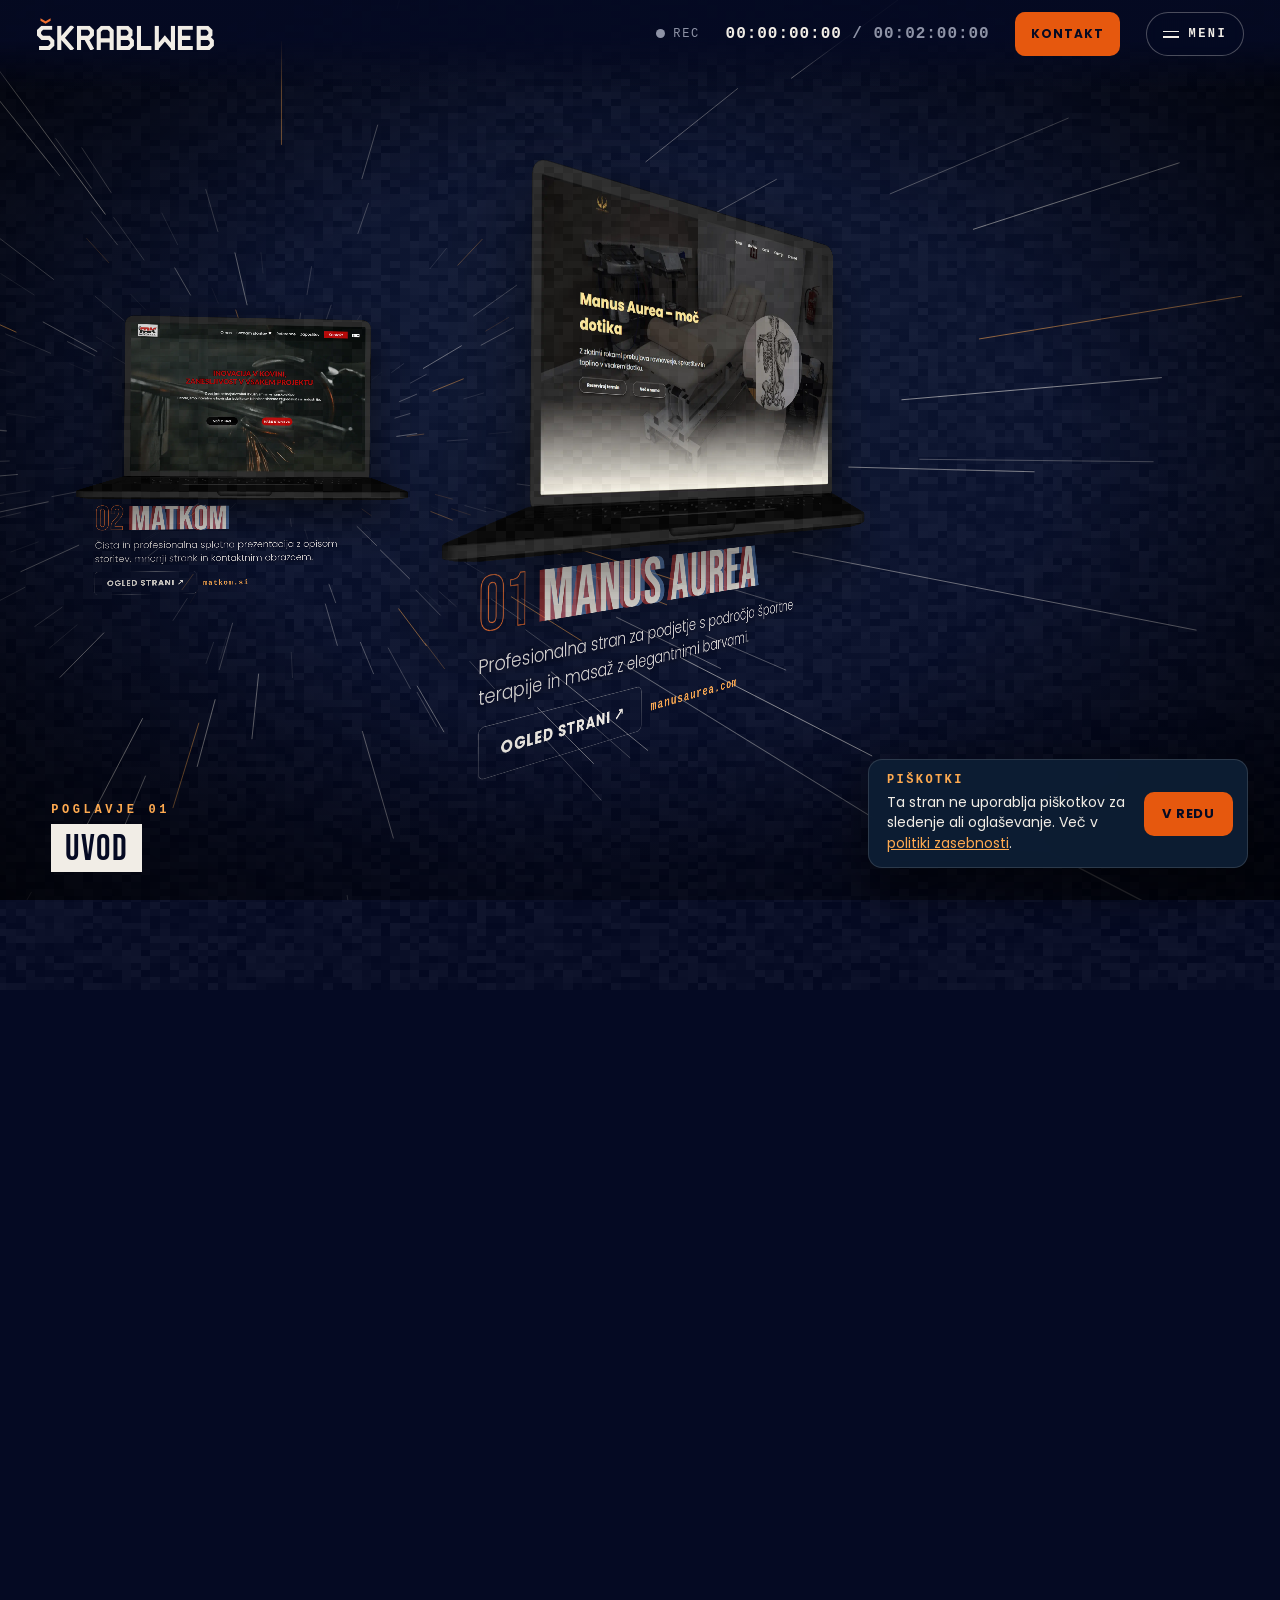
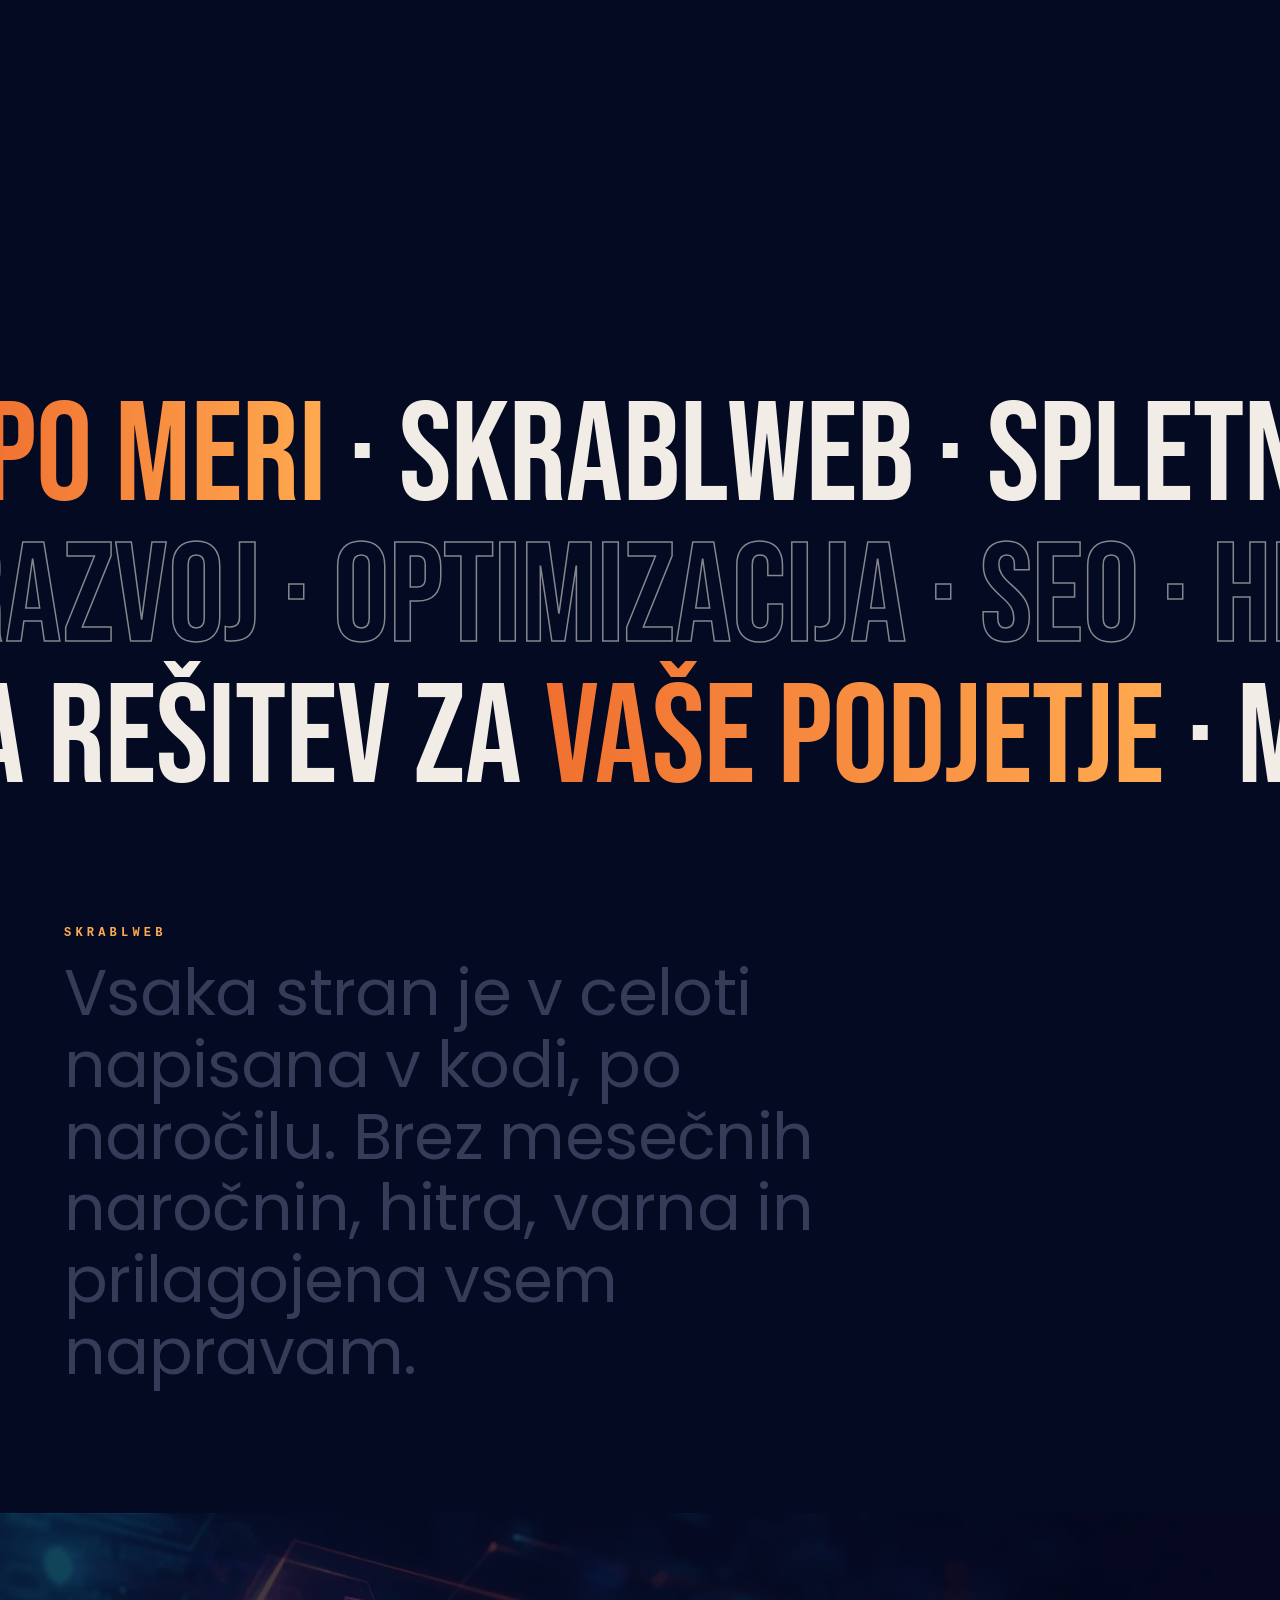
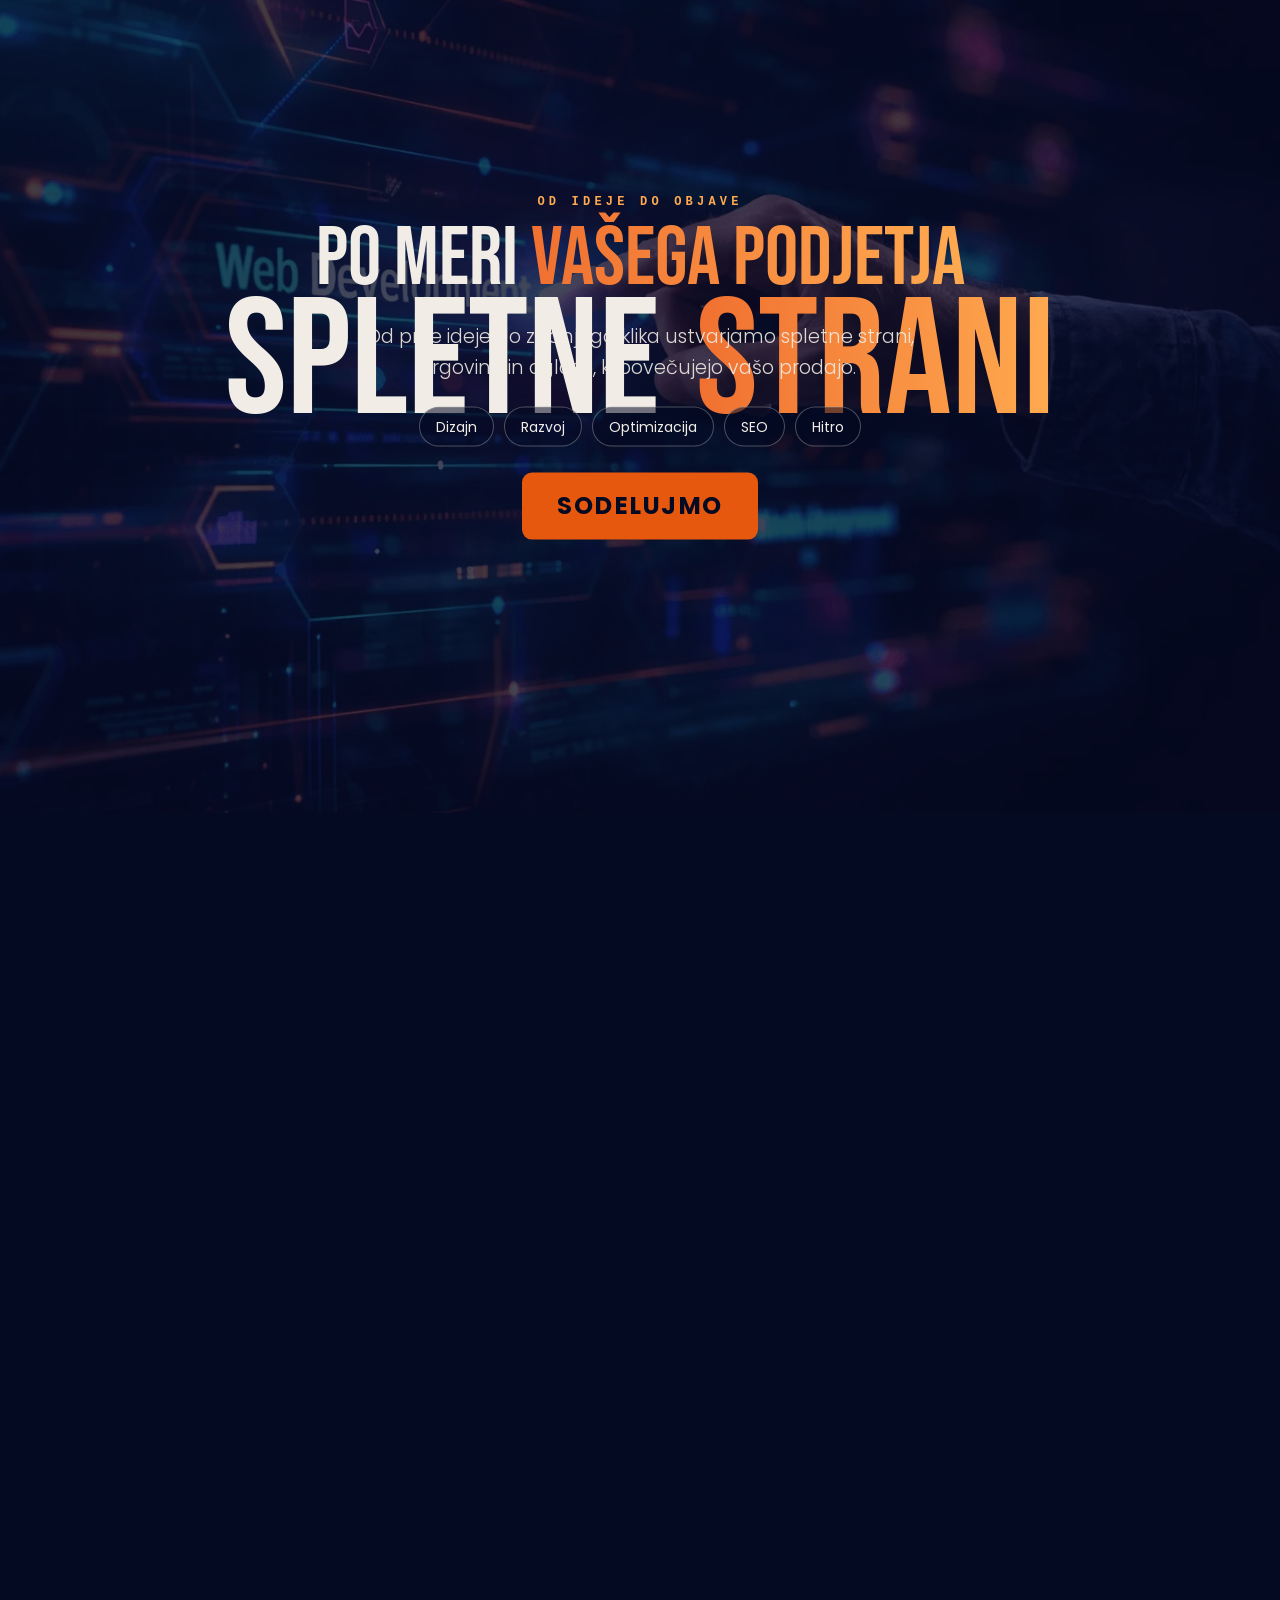
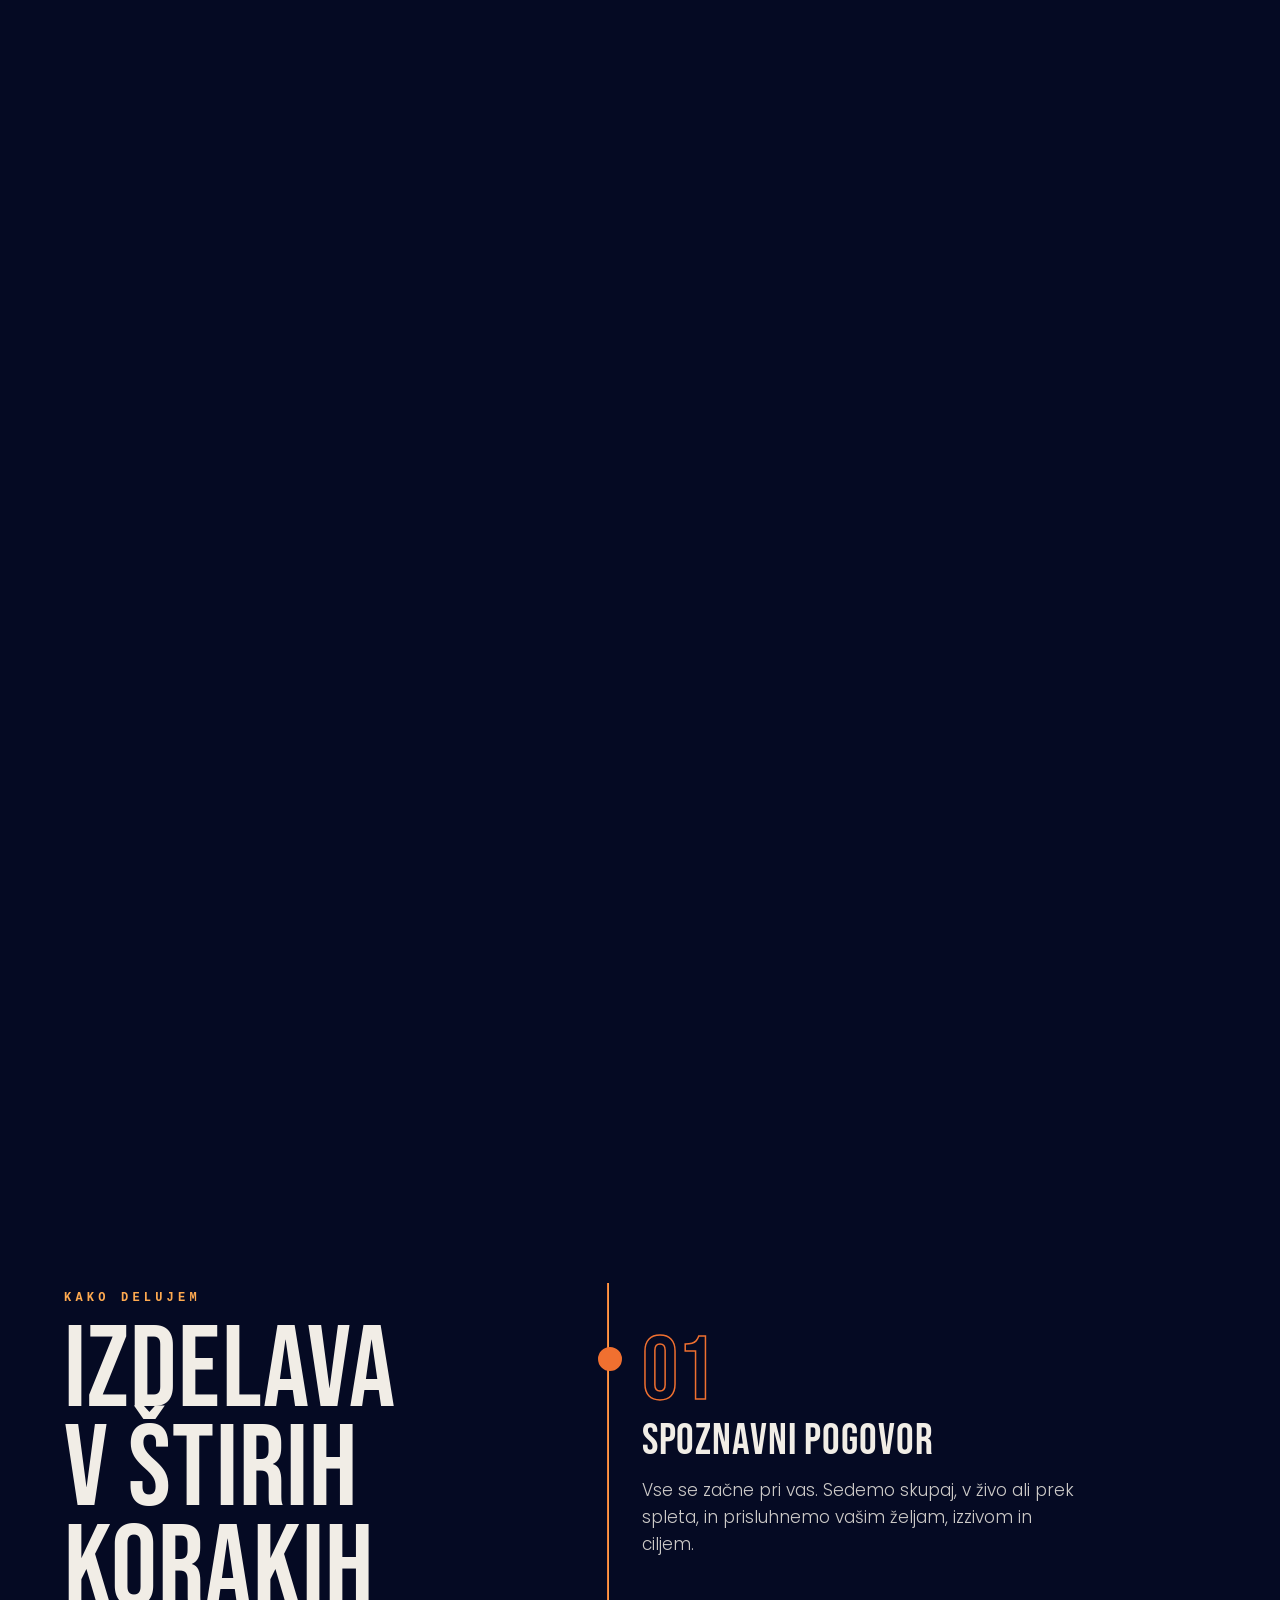
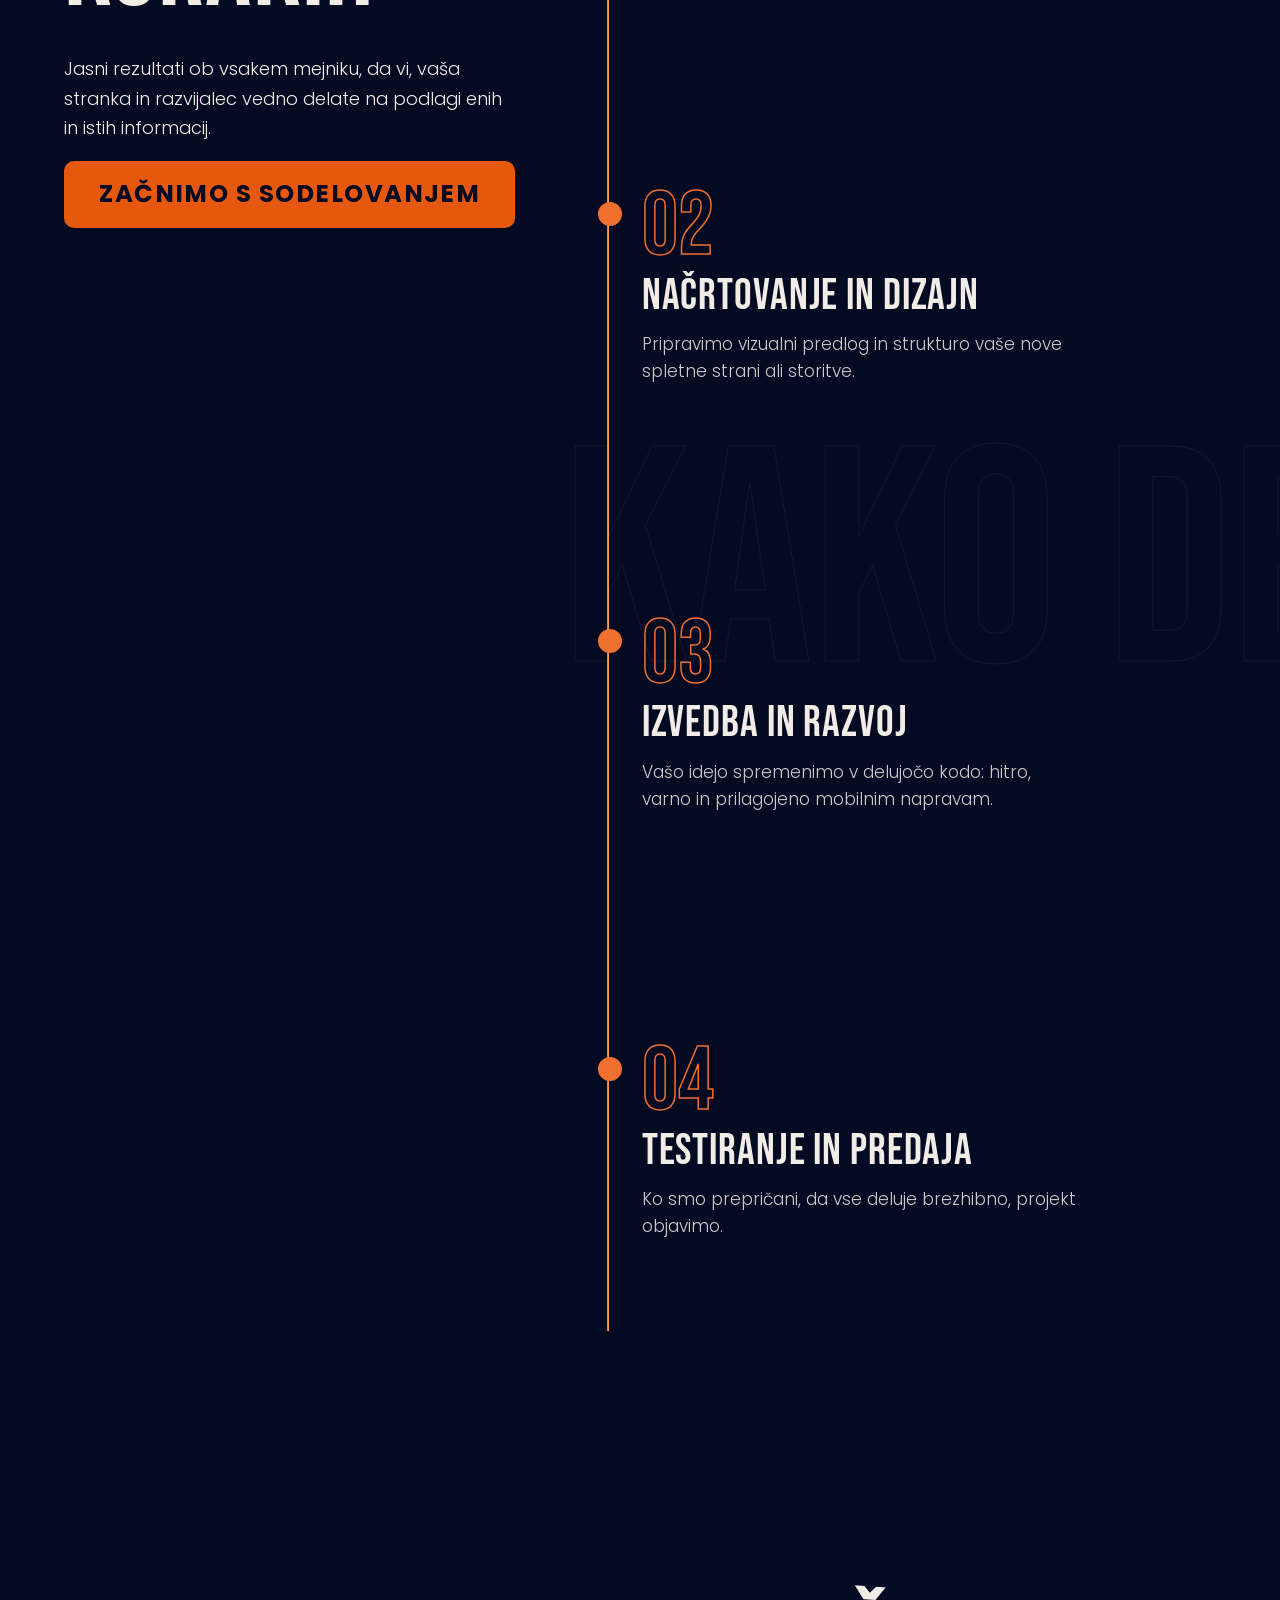
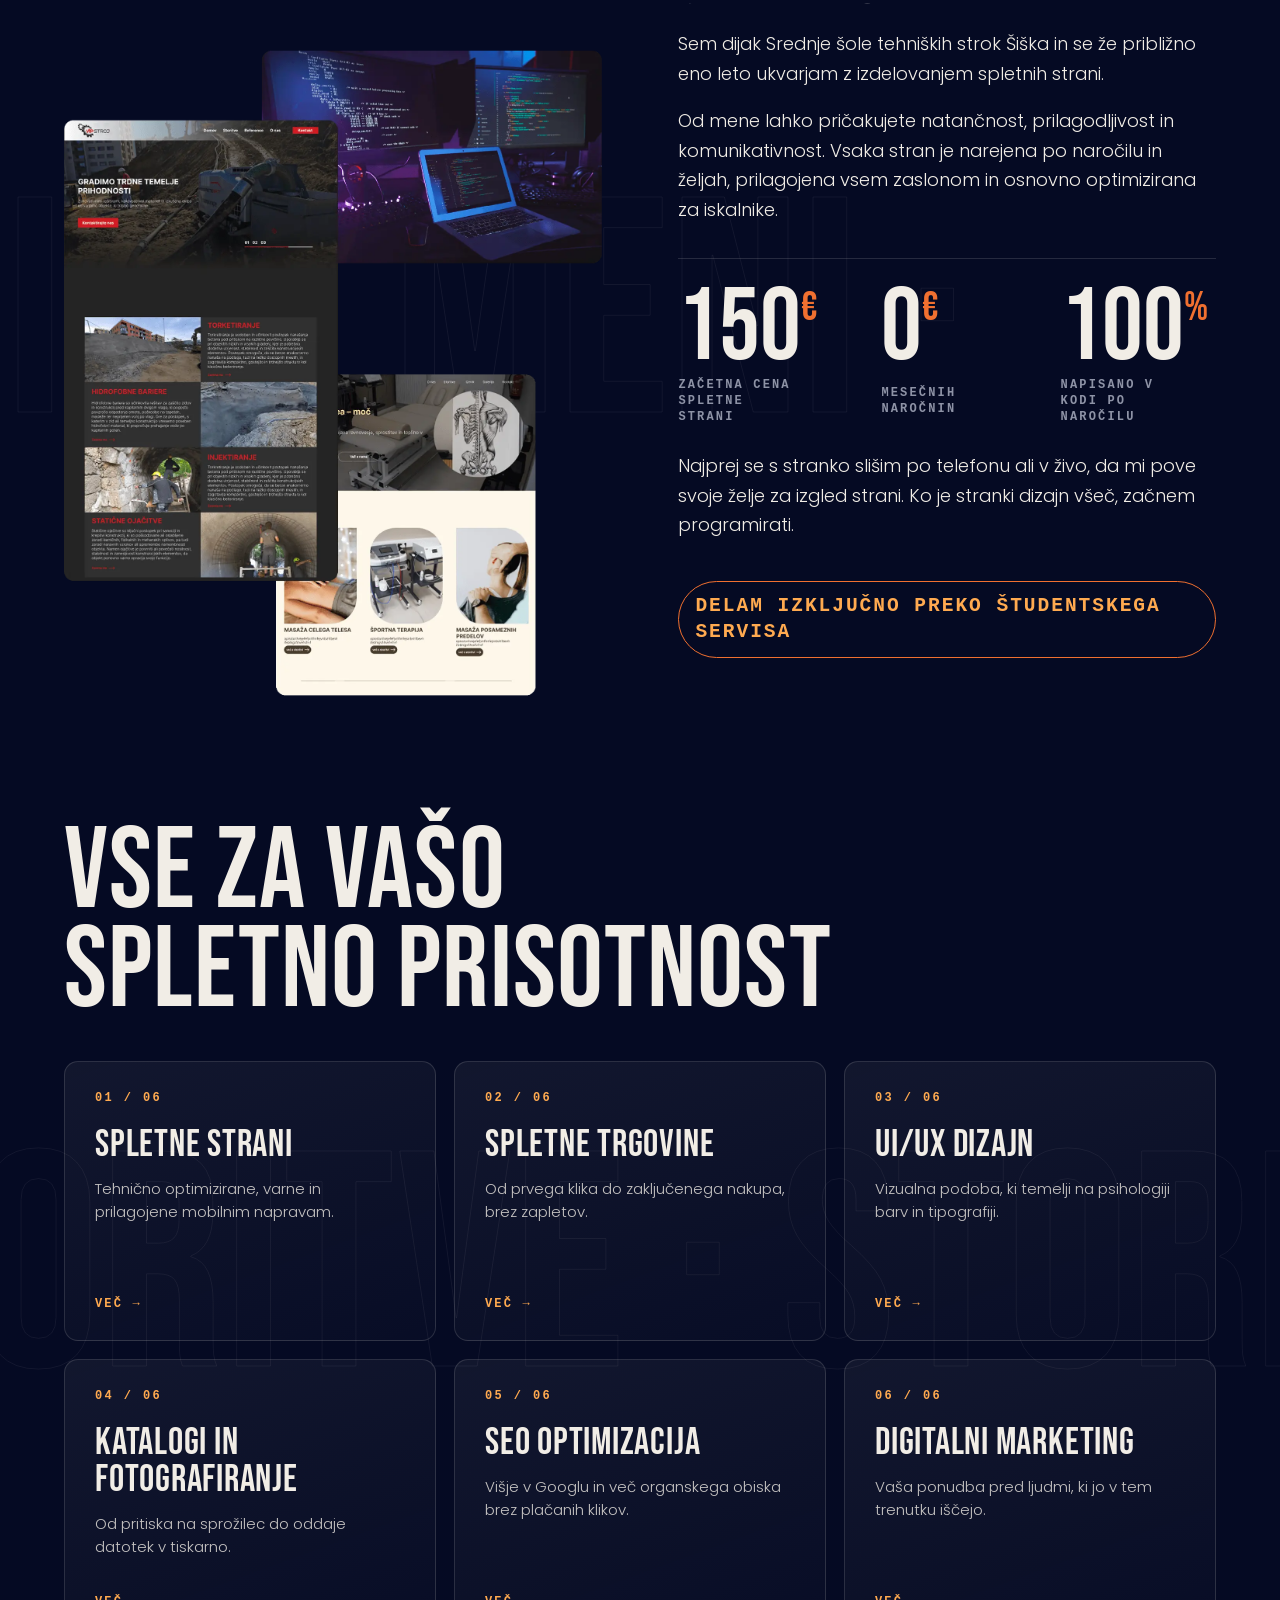
==== index.html @ 5a8e53a9 "Contact form: send through own Google Apps Script instead of Web3Forms Web3Forms accepted submission" ====
<!DOCTYPE html>
<html lang="sl">
<head>
<meta charset="UTF-8">
<meta name="viewport" content="width=device-width, initial-scale=1, viewport-fit=cover">
<title>SKRABLWEB | Izdelava spletnih strani po meri</title>
<meta name="description" content="Izdelava spletnih strani, spletnih trgovin, UI/UX dizajn, SEO optimizacija, katalogi in digitalni marketing po meri.">
<link rel="icon" type="image/svg+xml" href="img/skrablweb-ikona.svg">
<link rel="icon" type="image/png" sizes="32x32" href="img/favicon-32.png">
<link rel="apple-touch-icon" href="img/apple-touch-icon.png">
<link rel="stylesheet" href="reel.css?v=202609302147">
</head>
<body data-dur="120">
<div id="stage">
  <canvas id="bg" aria-hidden="true"></canvas>
  <div id="world">
<div class="obj hero" data-shot data-x="0" data-y="0" data-z="-500" data-d="500" data-md="420" data-chapter="Uvod"><div class="eyebrow">SKRABLWEB predstavlja</div><h1 class="ab">Spletne strani<span class="gt">po meri</span></h1><div class="hint">Scrollaj za predvajanje ↓</div></div>
<div class="obj tag ab" data-shot data-x="0" data-y="0" data-z="-2300" data-d="650" data-md="500">Dizajn <span class="dot">·</span> Razvoj <span class="dot">·</span> Optimizacija <span class="dot">·</span> SEO <span class="dot">·</span> Hitro<br><span class="gt">Moderna spletna rešitev za vaše podjetje</span></div>
<i class="fx" data-type="ico" data-z="-3100" data-r="460" data-mr="360"></i>
<div class="obj sect" data-shot data-x="0" data-y="-170" data-z="-4300" data-d="700" data-md="600" data-chapter="Reference" data-anchor="reference" data-my="-60" data-fy="0"><h2 class="ab">Reference</h2><p>Vsaka stran, ki je predstavljena, je v celoti narejena v kodi po naročilu. Brez potrebnega mesečnega plačila!</p></div>
<figure class="obj lap" data-shot data-x="420" data-y="0" data-z="-5900" data-ry="18" data-d="640" data-md="260" data-f="0.3" data-mx="30" data-mry="6" data-far="3200" data-mfar="1300"><img src="img/ref_manus.webp" alt="Manus Aurea — spletna stran" width="2100" height="1213" loading="lazy" decoding="async"><figcaption><span class=no>01</span><h3 class="ab">Manus Aurea</h3><p>Profesionalna stran za podjetje s področja športne terapije in masaž z elegantnimi barvami.</p><a class="btn ghost" href="https://manusaurea.com" target="_blank" rel="noopener">Ogled strani ↗</a><span class="dom">manusaurea.com</span></figcaption></figure>
<figure class="obj lap" data-shot data-x="-420" data-y="0" data-z="-7300" data-ry="-18" data-d="640" data-md="260" data-f="0.3" data-mx="-30" data-mry="-6" data-far="3200" data-mfar="1300"><img src="img/ref_matkom.webp" alt="Matkom — spletna stran" width="2100" height="1213" loading="lazy" decoding="async"><figcaption><span class=no>02</span><h3 class="ab">Matkom</h3><p>Čista in profesionalna spletna prezentacija z opisom storitev, mnenji strank in kontaktnim obrazcem.</p><a class="btn ghost" href="https://matkom.si" target="_blank" rel="noopener">Ogled strani ↗</a><span class="dom">matkom.si</span></figcaption></figure>
<figure class="obj lap" data-shot data-x="420" data-y="0" data-z="-8700" data-ry="18" data-d="640" data-md="260" data-f="0.3" data-mx="30" data-mry="6" data-far="3200" data-mfar="1300"><img src="img/ref_btinox.webp" alt="BTINOX — spletna stran" width="2100" height="1213" loading="lazy" decoding="async"><figcaption><span class=no>03</span><h3 class="ab">BTINOX</h3><p>Moderna predstavitvena stran za podjetje iz kovinske industrije s poudarkom na galeriji in storitvah.</p><a class="btn ghost" href="https://btinox.si" target="_blank" rel="noopener">Ogled strani ↗</a><span class="dom">btinox.si</span></figcaption></figure>
<figure class="obj lap" data-shot data-x="-420" data-y="0" data-z="-10100" data-ry="-18" data-d="640" data-md="260" data-f="0.3" data-mx="-30" data-mry="-6" data-far="3200" data-mfar="1300"><img src="img/ref_novak.webp" alt="Slikopleskarstvo Novak — spletna stran" width="2100" height="1213" loading="lazy" decoding="async"><figcaption><span class=no>04</span><h3 class="ab">Slikopleskarstvo Novak</h3><p>Spletna stran za pleskarsko podjetje s poudarkom na portfelju del in hitrim povpraševanjem.</p><a class="btn ghost" href="https://pleskarstvojozenovak.si" target="_blank" rel="noopener">Ogled strani ↗</a><span class="dom">pleskarstvojozenovak.si</span></figcaption></figure>
<figure class="obj lap" data-shot data-x="420" data-y="0" data-z="-11500" data-ry="18" data-d="640" data-md="260" data-f="0.3" data-mx="30" data-mry="6" data-far="3200" data-mfar="1300"><img src="img/ref_vipstroj.webp" alt="VIP STROJ — spletna stran" width="2100" height="1213" loading="lazy" decoding="async"><figcaption><span class=no>05</span><h3 class="ab">VIP STROJ</h3><p>Sodoben prikaz storitev podjetja z močnim, tehnično usmerjenim videzom in jasnim pozivom k dejanju.</p><a class="btn ghost" href="https://vipstroj.si" target="_blank" rel="noopener">Ogled strani ↗</a><span class="dom">vipstroj.si</span></figcaption></figure>
<div class="obj " data-shot data-x="0" data-y="0" data-z="-31200" data-d="2600" data-md="2200" data-f="0"></div>
<div class="obj endcard" data-shot data-x="0" data-y="-40" data-z="-31200" data-d="950" data-md="560" data-chapter="Kontakt"><h2 class="ab">Začnimo s <span class="gt">sodelovanjem</span></h2><p>Od prve ideje do zadnjega klika ustvarjamo spletne strani, trgovine in oglase, ki povečujejo vašo prodajo.</p><a class="btn" href="#kontakt-obr-vse">Sodelujmo</a><div class="hint">↓ Odjavna špica</div></div>
<i class="fx" data-type="floor" data-z="-31200" data-y="480"></i>
  </div>
</div>
<canvas id="grain" width="160" height="160" aria-hidden="true"></canvas>
<div class="vignette" aria-hidden="true"></div>

<header class="hud">
  <a class="logo" href="index.html" aria-label="SKRABLWEB domov"><img src="img/skrablweb-logo-temno-ozadje.svg" alt="SKRABLWEB" width="1486" height="280"></a>
  <div class="r">
    <span class="rec" aria-hidden="true">Rec</span>
    <span id="tc" aria-hidden="true">00:00:00:00 <span></span></span>
    <a class="kbtn" href="index.html#kontakt-obr-vse">Kontakt</a>
    <button class="mbtn" id="menuOpen" type="button" aria-expanded="false" aria-controls="menu"><i></i>Meni</button>
  </div>
</header>
<div class="lower" id="lower" aria-live="polite"><small id="lowerN">Poglavje 01</small><b id="lowerT">Uvod</b></div>
<div class="menu" id="menu" role="dialog" aria-modal="true" aria-label="Izbira scene" aria-hidden="true">
  <button class="mbtn close" id="menuClose" type="button">Zapri ✕</button>
  <div class="kicker">Izbira scene</div>
  <nav><a href="index.html" aria-current=page><span>00</span><b>Domov</b></a><a href="index.html#o_nas"><span>01</span><b>O meni</b></a><a href="stran.html"><span>02</span><b>Izdelava spletnih strani</b></a><a href="trgovina.html"><span>03</span><b>Izdelava spletne trgovine</b></a><a href="dizajn.html"><span>04</span><b>UI/UX dizajn</b></a><a href="katalogi.html"><span>05</span><b>Katalogi in fotografiranje</b></a><a href="seo.html"><span>06</span><b>SEO optimizacija</b></a><a href="marketing.html"><span>07</span><b>Digitalni marketing</b></a><a href="reference.html"><span>08</span><b>Reference</b></a><a href="index.html#kontakt-obr-vse"><span>09</span><b>Kontakt</b></a></nav>
  <div class="contact"><a href="mailto:skrablrok1@gmail.com">skrablrok1@gmail.com</a> · <a href="tel:+38630239005">+386 30 239 005</a></div>
</div>

<main id="main" aria-label="SKRABLWEB | Izdelava spletnih strani po meri">
<div class="reel" data-a="0" data-b="7" aria-hidden="true"></div>
<section class="flow marquee" aria-hidden="true"><div class="mrow " data-dir="-1">Spletne strani · <span class="g">po meri</span> · SKRABLWEB · Spletne strani · <span class="g">po meri</span> · SKRABLWEB · Spletne strani · <span class="g">po meri</span> · SKRABLWEB · Spletne strani · <span class="g">po meri</span> · SKRABLWEB · </div><div class="mrow o" data-dir="1">Dizajn · Razvoj · Optimizacija · SEO · Hitro · Dizajn · Razvoj · Optimizacija · SEO · Hitro · Dizajn · Razvoj · Optimizacija · SEO · Hitro · Dizajn · Razvoj · Optimizacija · SEO · Hitro · </div><div class="mrow " data-dir="-1">Moderna spletna rešitev za <span class="g">vaše podjetje</span> · Moderna spletna rešitev za <span class="g">vaše podjetje</span> · Moderna spletna rešitev za <span class="g">vaše podjetje</span> · Moderna spletna rešitev za <span class="g">vaše podjetje</span> · </div></section>
<section class="flow statement">
  <div class="fwrap"><span class="kick">SKRABLWEB</span><p class="fillwords">Vsaka stran je v celoti <em>napisana v kodi</em>, po naročilu. Brez mesečnih naročnin, hitra, varna in <em>prilagojena vsem napravam</em>.</p></div>
</section>
<section class="flow zoom">
  <div class="zpin">
    <div class="zframe"><img src="img/sodelovanje.webp" alt="" width="1536" height="1024" loading="lazy" decoding="async"></div>
    <div class="ztext" aria-hidden="true"><span class="zl">Spletne</span><span class="zr">strani</span></div>
    <div class="zreveal"><span class="kick">Od ideje do objave</span><h2>Po meri <span class="gt">vašega podjetja</span></h2><p>Od prve ideje do zadnjega klika ustvarjamo spletne strani, trgovine in oglase, ki povečujejo vašo prodajo.</p><ul class="zl2"><li>Dizajn</li><li>Razvoj</li><li>Optimizacija</li><li>SEO</li><li>Hitro</li></ul><a class="btn" href="#kontakt-obr-vse">Sodelujmo</a></div>
  </div>
</section>
<section class="flow" id="proces" data-chapter="Kako delujem">
  <div class="fwrap pgrid">
    <div class="side"><span class="kick rv">Kako delujem</span><h2 class="fh rv" style="--d:.1s">Izdelava v štirih korakih</h2>
      <p class="fp rv" style="--d:.2s">Jasni rezultati ob vsakem mejniku, da vi, vaša stranka in razvijalec vedno delate na podlagi enih in istih informacij.</p>
      <a class="btn rv" style="--d:.3s" href="#kontakt-obr-vse">Začnimo s sodelovanjem</a></div>
    <div class="ptrack"><div class="pstep"><div class="n">01</div><h3>Spoznavni pogovor</h3><p>Vse se začne pri vas. Sedemo skupaj, v živo ali prek spleta, in prisluhnemo vašim željam, izzivom in ciljem.</p></div><div class="pstep"><div class="n">02</div><h3>Načrtovanje in dizajn</h3><p>Pripravimo vizualni predlog in strukturo vaše nove spletne strani ali storitve.</p></div><div class="pstep"><div class="n">03</div><h3>Izvedba in razvoj</h3><p>Vašo idejo spremenimo v delujočo kodo: hitro, varno in prilagojeno mobilnim napravam.</p></div><div class="pstep"><div class="n">04</div><h3>Testiranje in predaja</h3><p>Ko smo prepričani, da vse deluje brezhibno, projekt objavimo.</p></div></div>
  </div>
</section>
<section class="flow" id="o_nas" data-chapter="O meni">
  <div class="fwrap split">
    <div class="fimg" data-par=".12"><img class="rv" src="img/onas.webp" alt="Primeri spletnih strani, ki sem jih izdelal" width="1385" height="1661" loading="lazy" decoding="async"></div>
    <div>
      <span class="kick rv">Kaj je SKRABLWEB</span>
      <h2 class="fh rv" style="--d:.1s">Rok Škrabl</h2>
      <p class="fp rv" style="--d:.15s">Sem dijak Srednje šole tehniških strok Šiška in se že približno eno leto ukvarjam z izdelovanjem spletnih strani.</p>
      <p class="fp rv" style="--d:.2s">Od mene lahko pričakujete natančnost, prilagodljivost in komunikativnost. Vsaka stran je narejena po naročilu in željah, prilagojena vsem zaslonom in osnovno optimizirana za iskalnike.</p>
      <div class="price-row rv" style="--d:.25s">
        <div><b><span data-count="150">150</span><sup>€</sup></b><span>začetna cena spletne strani</span></div>
        <div><b>0<sup>€</sup></b><span>mesečnih naročnin</span></div>
        <div><b><span data-count="100">100</span><sup>%</sup></b><span>napisano v kodi po naročilu</span></div>
      </div>
      <p class="fp rv" style="--d:.3s">Najprej se s stranko slišim po telefonu ali v živo, da mi pove svoje želje za izgled strani. Ko je stranki dizajn všeč, začnem programirati.</p>
      <span class="pill rv" style="--d:.35s">Delam izključno preko študentskega servisa</span>
    </div>
  </div>
</section>
<section class="flow" id="storitve" data-chapter="Storitve">
  <div class="fwrap">
    <span class="kick rv">Storitve</span><h2 class="fh rv" style="--d:.1s">Vse za vašo spletno prisotnost</h2>
    <div class="sgrid"><a class="scard rv" style="--d:0.00s" href="stran.html"><span class="ic">01 / 06</span><h3>Spletne strani</h3><p>Tehnično optimizirane, varne in prilagojene mobilnim napravam.</p><span class="more">Več →</span></a><a class="scard rv" style="--d:0.12s" href="trgovina.html"><span class="ic">02 / 06</span><h3>Spletne trgovine</h3><p>Od prvega klika do zaključenega nakupa, brez zapletov.</p><span class="more">Več →</span></a><a class="scard rv" style="--d:0.24s" href="dizajn.html"><span class="ic">03 / 06</span><h3>UI/UX dizajn</h3><p>Vizualna podoba, ki temelji na psihologiji barv in tipografiji.</p><span class="more">Več →</span></a><a class="scard rv" style="--d:0.00s" href="katalogi.html"><span class="ic">04 / 06</span><h3>Katalogi in fotografiranje</h3><p>Od pritiska na sprožilec do oddaje datotek v tiskarno.</p><span class="more">Več →</span></a><a class="scard rv" style="--d:0.12s" href="seo.html"><span class="ic">05 / 06</span><h3>SEO optimizacija</h3><p>Višje v Googlu in več organskega obiska brez plačanih klikov.</p><span class="more">Več →</span></a><a class="scard rv" style="--d:0.24s" href="marketing.html"><span class="ic">06 / 06</span><h3>Digitalni marketing</h3><p>Vaša ponudba pred ljudmi, ki jo v tem trenutku iščejo.</p><span class="more">Več →</span></a></div>
  </div>
</section>
<div class="reel" data-a="8" data-b="9" aria-hidden="true"></div>
</main>

<section id="credits">
  <div class="cwrap">
    <div>
      <div class="kicker">Odjavna špica</div>
      <h2>Posnemiva vašo spletno stran.</h2>
    </div>
    <dl class="roll">
      <div><dt>Režija, dizajn in koda</dt><i></i><dd>Rok Škrabl</dd></div>
      <div><dt>Produkcija</dt><i></i><dd>SKRABLWEB</dd></div>
      <div><dt>E-pošta</dt><i></i><dd><a href="mailto:skrablrok1@gmail.com">skrablrok1@gmail.com</a></dd></div><div><dt>Telefon</dt><i></i><dd><a href="tel:+38630239005">+386 30 239 005</a></dd></div>
      <div><dt>Cena</dt><i></i><dd>Od 150 € naprej</dd></div>
      <div><dt>Sodelovanje</dt><i></i><dd>Preko študentskega servisa</dd></div>
    </dl>
    <div id="kontakt-obr-vse">
    <form action="https://script.google.com/macros/s/AKfycbxkbk6hV0FhECJ8jDZBWPV7NgUFUKklgz_weyBZQnxbq4j377aw5rvHMhEBGLHhSULS/exec" method="POST" id="form">
      <input type="checkbox" name="botcheck" class="hp" tabindex="-1" autocomplete="off" aria-hidden="true">
      <h3>Kontakt</h3>
      <div class="fld"><label for="ime">Ime</label><input id="ime" name="ime" type="text" placeholder="Vaše ime" autocomplete="given-name" required></div>
      <div class="fld"><label for="priimek">Priimek</label><input id="priimek" name="priimek" type="text" placeholder="Vaš priimek" autocomplete="family-name" required></div>
      <div class="fld"><label for="email">E-pošta</label><input id="email" name="email" type="email" placeholder="vas@email.com" autocomplete="email" required></div>
      <div class="fld"><label for="telefon">Telefon</label><input id="telefon" name="telefon" type="tel" placeholder="041 000 000" autocomplete="tel"></div>
      <fieldset><legend class="lg">Storitve</legend><label class="chk"><input id="sv0" type="checkbox" name="storitve" value="Grafično oblikovanje"><span>Grafično oblikovanje</span></label><label class="chk"><input id="sv1" type="checkbox" name="storitve" value="Izdelava spletne strani"><span>Spletna stran</span></label><label class="chk"><input id="sv2" type="checkbox" name="storitve" value="Izdelava spletne trgovine"><span>Spletna trgovina</span></label><label class="chk"><input id="sv3" type="checkbox" name="storitve" value="SEO optimizacija"><span>SEO optimizacija</span></label><label class="chk"><input id="sv4" type="checkbox" name="storitve" value="Oglaševanje"><span>Oglaševanje</span></label><label class="chk"><input id="sv5" type="checkbox" name="storitve" value="Brošura s fotografiranjem"><span>Brošura s fotografiranjem</span></label></fieldset>
      <div class="fld w"><label for="sporocilo">Sporočilo</label><textarea id="sporocilo" name="sporocilo" rows="5" placeholder="Opišite vaše želje..." required></textarea></div>
      <div class="send"><button class="btn" type="submit">Pošlji povpraševanje</button><span id="fmsg" role="status"></span></div>
      <p class="fnote">Vaše podatke uporabim samo za odgovor na povpraševanje. Več v <a href="zasebnost.html">politiki zasebnosti</a>.</p>
    </form>
    </div>
    <footer><img src="img/skrablweb-logo-temno-ozadje.svg" alt="SKRABLWEB" width="1486" height="280" loading="lazy"><nav><a href="index.html#o_nas">O meni</a> <a href="index.html#storitve">Storitve</a> <a href="reference.html">Reference</a> <a href="index.html#kontakt-obr-vse">Kontakt</a> <a href="zasebnost.html">Zasebnost</a></nav><span>© 2026 SKRABLWEB · Internetne storitve</span></footer>
  </div>
</section>
<script src="reel.js?v=202609302147"></script>
</body>
</html>
---- reel.css ----
/* Fonts: Bebas Neue + Poppins (self-hosted, embedded) */
@font-face{font-family:'Bebas Neue';font-style:normal;font-weight:400;font-display:swap;src:url([data-uri]) format('woff2');unicode-range:U+0100-02BA, U+02BD-02C5, U+02C7-02CC, U+02CE-02D7, U+02DD-02FF, U+0304, U+0308, U+0329, U+1D00-1DBF, U+1E00-1E9F, U+1EF2-1EFF, U+2020, U+20A0-20AB, U+20AD-20C0, U+2113, U+2C60-2C7F, U+A720-A7FF}
@font-face{font-family:'Bebas Neue';font-style:normal;font-weight:400;font-display:swap;src:url([data-uri]) format('woff2');unicode-range:U+0000-00FF, U+0131, U+0152-0153, U+02BB-02BC, U+02C6, U+02DA, U+02DC, U+0304, U+0308, U+0329, U+2000-206F, U+20AC, U+2122, U+2191, U+2193, U+2212, U+2215, U+FEFF, U+FFFD}
@font-face{font-family:'Poppins';font-style:normal;font-weight:300;font-display:swap;src:url([data-uri]) format('woff2');unicode-range:U+0100-02BA, U+02BD-02C5, U+02C7-02CC, U+02CE-02D7, U+02DD-02FF, U+0304, U+0308, U+0329, U+1D00-1DBF, U+1E00-1E9F, U+1EF2-1EFF, U+2020, U+20A0-20AB, U+20AD-20C0, U+2113, U+2C60-2C7F, U+A720-A7FF}
@font-face{font-family:'Poppins';font-style:normal;font-weight:300;font-display:swap;src:url([data-uri]) format('woff2');unicode-range:U+0000-00FF, U+0131, U+0152-0153, U+02BB-02BC, U+02C6, U+02DA, U+02DC, U+0304, U+0308, U+0329, U+2000-206F, U+20AC, U+2122, U+2191, U+2193, U+2212, U+2215, U+FEFF, U+FFFD}
@font-face{font-family:'Poppins';font-style:normal;font-weight:400;font-display:swap;src:url([data-uri]) format('woff2');unicode-range:U+0100-02BA, U+02BD-02C5, U+02C7-02CC, U+02CE-02D7, U+02DD-02FF, U+0304, U+0308, U+0329, U+1D00-1DBF, U+1E00-1E9F, U+1EF2-1EFF, U+2020, U+20A0-20AB, U+20AD-20C0, U+2113, U+2C60-2C7F, U+A720-A7FF}
@font-face{font-family:'Poppins';font-style:normal;font-weight:400;font-display:swap;src:url([data-uri]) format('woff2');unicode-range:U+0000-00FF, U+0131, U+0152-0153, U+02BB-02BC, U+02C6, U+02DA, U+02DC, U+0304, U+0308, U+0329, U+2000-206F, U+20AC, U+2122, U+2191, U+2193, U+2212, U+2215, U+FEFF, U+FFFD}
@font-face{font-family:'Poppins';font-style:normal;font-weight:700;font-display:swap;src:url([data-uri]) format('woff2');unicode-range:U+0100-02BA, U+02BD-02C5, U+02C7-02CC, U+02CE-02D7, U+02DD-02FF, U+0304, U+0308, U+0329, U+1D00-1DBF, U+1E00-1E9F, U+1EF2-1EFF, U+2020, U+20A0-20AB, U+20AD-20C0, U+2113, U+2C60-2C7F, U+A720-A7FF}
@font-face{font-family:'Poppins';font-style:normal;font-weight:700;font-display:swap;src:url([data-uri]) format('woff2');unicode-range:U+0000-00FF, U+0131, U+0152-0153, U+02BB-02BC, U+02C6, U+02DA, U+02DC, U+0304, U+0308, U+0329, U+2000-206F, U+20AC, U+2122, U+2191, U+2193, U+2212, U+2215, U+FEFF, U+FFFD}
/* SKRABLWEB reel — a fixed 3D stage the camera flies through while you scroll; contact rolls up as end credits.
   Colours and faces follow the existing skrablweb.si brand (navy #050a23, orange #e6580e → #ffaa50, Bebas Neue + Poppins). */
:root{
  --ink:#050a23;
  --ink-2:#0d1e34;
  --film:#f1ede6;
  --dim:#8e93a6;
  --lamp:#f07030;
  --lamp-2:#ffaa50;
  --brand:#e6580e;
  --cool:#7fb8ff;
  --rec:#ff4a3d;
  --line:rgba(241,237,230,.14);
  --grad:linear-gradient(to right,#f07030,#ffaa50);
  --f-display:"Bebas Neue","Oswald","Arial Narrow",Impact,sans-serif;
  --f-body:"Poppins","Segoe UI",system-ui,sans-serif;
  --f-mono:ui-monospace,"SFMono-Regular",Menlo,Consolas,"Liberation Mono",monospace;
  --k:1;
  color-scheme:dark;
}
*{box-sizing:border-box}
html,body{background:var(--ink);color:var(--film)}
/* no visible scrollbars (page, menu); scrolling itself still works with wheel, touch, keys */
html,.menu{scrollbar-width:none;-ms-overflow-style:none}
html::-webkit-scrollbar,body::-webkit-scrollbar,.menu::-webkit-scrollbar{display:none;width:0;height:0}
body{margin:0;font-family:var(--f-body);overflow-x:hidden;-webkit-font-smoothing:antialiased}
::selection{background:var(--lamp);color:var(--ink)}
a{color:inherit}

/* ---------- stage ---------- */
#stage{position:fixed;inset:0;overflow:hidden;background:radial-gradient(120% 90% at 50% 40%,#0e1836 0%,var(--ink) 62%)}
#bg{position:absolute;inset:0;width:100%;height:100%;display:block}
#world{position:absolute;left:50%;top:50%;width:0;height:0;transform-style:preserve-3d;will-change:transform}
.obj{position:absolute;left:0;top:0;visibility:hidden;backface-visibility:hidden;will-change:transform,opacity}
.fx{display:none}
body.ab-on .ab{text-shadow:calc(var(--ab,0)*1px) 0 rgba(255,74,61,.55),calc(var(--ab,0)*-1px) 0 rgba(127,184,255,.55)}
.gt{background:var(--grad);-webkit-background-clip:text;background-clip:text;color:transparent}

.eyebrow{font:600 calc(16px*var(--k) + 8px)/1.2 var(--f-mono);letter-spacing:.35em;color:var(--lamp-2);text-transform:uppercase}
.hint{font:400 calc(14px*var(--k) + 10px)/1.4 var(--f-mono);color:var(--dim);letter-spacing:.12em}

.hero{width:calc(1500px*var(--k) + 60px);text-align:center}
.hero h1{font:400 calc(300px*var(--k) + 40px)/.82 var(--f-display);letter-spacing:.01em;margin:.2em 0 .15em;text-transform:uppercase}
.hero h1 span{display:block}
.hero .lead{font:300 calc(26px*var(--k) + 14px)/1.45 var(--f-body);max-width:34ch;margin:.4em auto 1em;opacity:.9;text-wrap:balance}

.tag{width:calc(1600px*var(--k) + 80px);text-align:center;font:400 calc(120px*var(--k) + 20px)/1 var(--f-display);letter-spacing:.05em;text-transform:uppercase}
.tag .dot{color:var(--dim)}

.sect{width:calc(1200px*var(--k) + 160px);text-align:center}
.sect h2{font:400 calc(250px*var(--k) + 50px)/.85 var(--f-display);margin:0;text-transform:uppercase;letter-spacing:.01em;text-wrap:balance}
.sect p{font:300 calc(26px*var(--k) + 14px)/1.45 var(--f-body);max-width:32ch;margin:.6em auto 0;opacity:.9;text-wrap:balance}
.stats{display:flex;justify-content:center;gap:calc(80px*var(--k) + 20px);margin-top:calc(40px*var(--k) + 16px)}
.stats div{display:grid;gap:4px}
.stats b{font:400 calc(150px*var(--k) + 40px)/.9 var(--f-display)}
.stats span{font:600 calc(12px*var(--k) + 9px)/1.2 var(--f-mono);letter-spacing:.2em;text-transform:uppercase;color:var(--dim)}

/* reference laptops */
.lap{width:calc(900px*var(--k) + 240px);text-align:left}
.lap img{display:block;width:100%;height:auto;max-width:100%;filter:drop-shadow(0 50px 80px rgba(0,0,0,.6))}
.lap figcaption{display:flex;flex-wrap:wrap;align-items:baseline;gap:6px 22px;padding:0 6%;margin-top:calc(10px*var(--k))}
.lap .no{font:400 calc(90px*var(--k) + 30px)/.8 var(--f-display);-webkit-text-stroke:1.5px var(--lamp);color:transparent}
.lap h3{font:400 calc(90px*var(--k) + 30px)/.9 var(--f-display);margin:0;text-transform:uppercase;letter-spacing:.02em}
.lap p{flex-basis:100%;font:300 calc(20px*var(--k) + 12px)/1.45 var(--f-body);margin:.2em 0 .5em;max-width:44ch;opacity:.88}
.lap .dom{font:600 calc(12px*var(--k) + 10px)/1 var(--f-mono);letter-spacing:.12em;color:var(--lamp-2)}

.btn{display:inline-flex;align-items:center;gap:10px;font:700 calc(14px*var(--k) + 11px)/1 var(--f-body);letter-spacing:.06em;text-transform:uppercase;text-decoration:none;padding:calc(12px*var(--k) + 10px) calc(22px*var(--k) + 14px);border-radius:10px;background:var(--brand);color:var(--ink);border:0;cursor:pointer;transition:background .2s,transform .2s}
.btn:hover{background:var(--lamp-2);transform:translateY(-2px)}
.btn.ghost{background:transparent;color:var(--film);border:1px solid rgba(241,237,230,.35)}
.btn.ghost:hover{border-color:var(--lamp-2);color:var(--lamp-2);background:transparent}
.btn:focus-visible,.menu a:focus-visible,.mbtn:focus-visible,.svc:focus-visible{outline:2px solid var(--lamp-2);outline-offset:3px}

/* process labels inside gates */
.step{width:calc(700px*var(--k) + 160px);text-align:center}
.step .n{font:400 calc(220px*var(--k) + 70px)/.8 var(--f-display);color:transparent;-webkit-text-stroke:2px var(--lamp)}
.step h3{font:400 calc(90px*var(--k) + 30px)/.95 var(--f-display);text-transform:uppercase;margin:.2em 0 .25em;letter-spacing:.02em;text-wrap:balance}
.step p{font:300 calc(20px*var(--k) + 13px)/1.45 var(--f-body);opacity:.85;margin:0 auto;max-width:30ch;text-wrap:balance}

/* feature panel (image + copy) */
.pic{width:calc(760px*var(--k) + 160px);border-radius:18px;overflow:hidden;border:1px solid var(--line);box-shadow:0 50px 120px rgba(0,0,0,.55)}
.pic img{display:block;width:100%;height:auto;max-width:100%}
.copy{width:calc(640px*var(--k) + 180px)}
.copy .eyebrow{font-size:calc(12px*var(--k) + 9px)}
.copy h2{font:400 calc(120px*var(--k) + 36px)/.92 var(--f-display);text-transform:uppercase;margin:.25em 0 .3em;text-wrap:balance}
.copy p{font:300 calc(20px*var(--k) + 12px)/1.5 var(--f-body);opacity:.88;margin:0 0 1em;max-width:40ch}
.copy ul{list-style:none;margin:0;padding:0;display:grid;gap:calc(10px*var(--k) + 6px)}
.copy li{display:flex;gap:14px;align-items:baseline;font:400 calc(20px*var(--k) + 12px)/1.35 var(--f-body)}
.copy li::before{content:"";flex:none;width:10px;height:10px;border-radius:2px;background:var(--grad);transform:translateY(-2px) rotate(45deg)}

/* services */
.svc{display:block;width:560px;padding:38px 40px;border-radius:14px;background:linear-gradient(160deg,rgba(241,237,230,.08),rgba(241,237,230,.02));border:1px solid var(--line);text-decoration:none;transition:border-color .25s,background .25s}
.svc:hover{border-color:var(--lamp);background:linear-gradient(160deg,rgba(240,112,48,.18),rgba(241,237,230,.02))}
.svc .ic{font:600 17px/1 var(--f-mono);color:var(--lamp-2);letter-spacing:.2em}
.svc h4{font:400 78px/.95 var(--f-display);text-transform:uppercase;margin:.4em 0 .25em;letter-spacing:.02em}
.svc p{font:300 25px/1.45 var(--f-body);margin:0 0 1em;opacity:.8}
.svc .more{font:600 16px/1 var(--f-mono);letter-spacing:.18em;text-transform:uppercase;color:var(--lamp-2)}
.svc-title{width:900px;text-align:center;font:400 190px/1 var(--f-display);text-transform:uppercase}

/* about */
.bio{width:calc(640px*var(--k) + 200px)}
.bio h2{font:400 calc(150px*var(--k) + 40px)/.88 var(--f-display);text-transform:uppercase;margin:.2em 0 .3em}
.bio h3{font:600 calc(13px*var(--k) + 9px)/1.2 var(--f-mono);letter-spacing:.22em;text-transform:uppercase;color:var(--lamp-2);margin:1.4em 0 .5em}
.bio p{font:300 calc(19px*var(--k) + 12px)/1.55 var(--f-body);margin:0;opacity:.9;max-width:42ch}
.collage{width:calc(560px*var(--k) + 160px)}
.collage img{display:block;width:100%;height:auto;max-width:100%;filter:drop-shadow(0 40px 70px rgba(0,0,0,.55))}
.price{width:calc(640px*var(--k) + 200px)}
.price small{font:600 calc(14px*var(--k) + 9px)/1 var(--f-mono);letter-spacing:.3em;color:var(--lamp-2);text-transform:uppercase}
.price .big{font:400 calc(380px*var(--k) + 90px)/.8 var(--f-display);display:block;margin:.08em 0 .05em}
.price .big sup{font-size:.4em;vertical-align:.9em}
.price p{font:300 calc(20px*var(--k) + 12px)/1.5 var(--f-body);margin:0;opacity:.9;max-width:36ch}
.pill{display:inline-block;margin-top:1.2em;font:600 calc(11px*var(--k) + 9px)/1.3 var(--f-mono);letter-spacing:.1em;padding:12px 16px;border:1px solid var(--lamp);color:var(--lamp-2);border-radius:999px;text-transform:uppercase}

.endcard{width:calc(1400px*var(--k) + 120px);text-align:center}
.endcard h2{font:400 calc(270px*var(--k) + 40px)/.85 var(--f-display);text-transform:uppercase;margin:0;text-wrap:balance}
.endcard p{font:300 calc(22px*var(--k) + 13px)/1.45 var(--f-body);max-width:34ch;margin:.7em auto 1.1em;opacity:.9;text-wrap:balance}
.endcard .hint{margin-top:1.4em}

/* readable on every screen: --px (set by reel.js per shot) = CSS px per screen px when framed,
   so calc(Npx * var(--px)) is N px on screen. Large layouts keep their own (bigger) sizes. */
.obj .eyebrow{font-size:max(calc(16px*var(--k) + 8px),calc(12px*var(--px,0)))}
.copy .eyebrow{font-size:max(calc(12px*var(--k) + 9px),calc(12px*var(--px,0)))}
.obj .hint{font-size:max(calc(14px*var(--k) + 10px),calc(12px*var(--px,0)))}
.lap .dom{font-size:max(calc(12px*var(--k) + 10px),calc(12px*var(--px,0)))}
.sect p,.hero .lead{font-size:max(calc(26px*var(--k) + 14px),calc(15px*var(--px,0)))}
.lap p,.copy p,.copy li,.price p{font-size:max(calc(20px*var(--k) + 12px),calc(15px*var(--px,0)))}
.step p{font-size:max(calc(20px*var(--k) + 13px),calc(15px*var(--px,0)))}
.bio p{font-size:max(calc(19px*var(--k) + 12px),calc(15px*var(--px,0)))}
.endcard p{font-size:max(calc(22px*var(--k) + 13px),calc(15px*var(--px,0)))}
.stats span{font-size:max(calc(12px*var(--k) + 9px),calc(12px*var(--px,0)))}
.obj .btn{font-size:max(calc(14px*var(--k) + 11px),calc(14px*var(--px,0)));padding:.9em 1.4em}
.lap .no,.lap h3{font-size:max(calc(90px*var(--k) + 30px),calc(26px*var(--px,0)))}
/* dark halo keeps body text legible where the canvas rings and lines pass behind it */
.obj p,.obj .hint,.obj .eyebrow{text-shadow:0 0 .5em var(--ink),0 0 .2em var(--ink)}
/* short landscape phones: caption beside the laptop instead of under it, sized in screen px */
.short .lap{display:grid;grid-template-columns:minmax(0,1.35fr) minmax(0,1fr);align-items:center;column-gap:calc(22px*var(--px,1));width:calc(720px*var(--px,1))}
.short .lap figcaption{padding:0;margin:0}

/* ---------- film layers ---------- */
#grain{position:fixed;inset:-10%;width:120%;height:120%;pointer-events:none;opacity:.045;image-rendering:pixelated;z-index:2}
.vignette{position:fixed;inset:0;pointer-events:none;z-index:2;background:radial-gradient(ellipse at center,transparent 45%,rgba(0,0,0,.72) 100%)}

/* ---------- HUD ---------- */
.hud{position:fixed;left:0;right:0;top:0;z-index:10;display:flex;justify-content:space-between;align-items:center;gap:16px;padding:calc(12px + env(safe-area-inset-top,0px)) clamp(16px,3vw,36px) 0;font:400 12px/1.4 var(--f-mono);letter-spacing:.14em;text-transform:uppercase;pointer-events:none}
.hud > *{pointer-events:auto}
/* soft backdrop so page text scrolling under the header never collides with it */
.hud::before{content:"";position:absolute;left:0;right:0;top:0;height:calc(100% + 34px);background:linear-gradient(to bottom,rgba(5,10,35,.92) 45%,rgba(5,10,35,0));pointer-events:none;z-index:-1}
.logo{display:block;flex:none;width:clamp(150px,14vw,230px)}
.logo img{display:block;width:100%;height:auto}
.hud .r{display:flex;align-items:center;gap:clamp(12px,2vw,26px)}
.rec{display:inline-flex;align-items:center;gap:8px;color:var(--dim)}
.rec::before{content:"";width:9px;height:9px;border-radius:50%;background:currentColor}
body.moving .rec{color:var(--rec)}
body.moving .rec::before{animation:blink 1s steps(2) infinite}
@keyframes blink{50%{opacity:.2}}
#tc{font:600 16px/1 var(--f-mono);letter-spacing:.06em;font-variant-numeric:tabular-nums;color:var(--film)}
#tc span{color:var(--dim)}
.mbtn{display:inline-flex;align-items:center;gap:10px;font:600 12px/1 var(--f-mono);letter-spacing:.2em;text-transform:uppercase;color:var(--film);background:rgba(5,10,35,.55);border:1px solid rgba(241,237,230,.3);border-radius:999px;padding:11px 16px;min-height:44px;cursor:pointer;backdrop-filter:blur(6px)}
.mbtn:hover{border-color:var(--lamp-2);color:var(--lamp-2)}
.mbtn i{display:grid;gap:4px}
.mbtn i::before,.mbtn i::after{content:"";display:block;width:16px;height:1.5px;background:currentColor}
.kbtn{display:inline-flex;align-items:center;min-height:44px;font:700 12px/1 var(--f-body);letter-spacing:.08em;text-transform:uppercase;text-decoration:none;background:var(--brand);color:var(--ink);padding:12px 16px;border-radius:10px}
.kbtn:hover{background:var(--lamp-2)}
body.rolling .hud .r .rec,body.rolling .hud #tc{opacity:0}
@media (max-width:700px){#tc span,.rec{display:none}.kbtn{display:none}#tc{font-size:13px}}
/* narrowest phones: drop the timecode so the logo keeps its full size */
@media (max-width:399px){#tc{display:none}}

.lower{position:fixed;left:clamp(16px,4vw,56px);bottom:calc(28px + env(safe-area-inset-bottom,0px));z-index:10;pointer-events:none;opacity:0;transform:translateX(-20px);transition:opacity .6s,transform .6s}
.lower.on{opacity:1;transform:none}
.lower small{display:block;font:600 12px/1 var(--f-mono);letter-spacing:.3em;color:var(--lamp-2);margin-bottom:8px;text-transform:uppercase}
.lower b{display:inline-block;font:400 36px/1 var(--f-display);text-transform:uppercase;letter-spacing:.04em;background:var(--film);color:var(--ink);padding:8px 14px 4px}
body.rolling .lower{opacity:0}

/* ---------- scene selection menu ---------- */
.menu{position:fixed;inset:0;z-index:20;background:rgba(3,6,20,.94);backdrop-filter:blur(10px);display:flex;flex-direction:column;padding:calc(80px + env(safe-area-inset-top,0px)) clamp(16px,6vw,90px) calc(40px + env(safe-area-inset-bottom,0px));overflow-y:auto;opacity:0;visibility:hidden;transition:opacity .35s,visibility .35s}
body.menu-open .menu{opacity:1;visibility:visible}
body.menu-open{overflow:hidden}
.menu .kicker{margin:auto 0 24px}
.menu nav{display:grid;grid-template-columns:repeat(auto-fit,minmax(min(100%,300px),1fr));gap:4px 48px;max-width:1200px}
.menu a{display:flex;align-items:baseline;gap:18px;padding:10px 0;border-bottom:1px solid var(--line);text-decoration:none;transition:color .2s,padding .25s}
.menu a span{font:600 12px/1 var(--f-mono);letter-spacing:.2em;color:var(--dim);min-width:2.4em}
.menu a b{font:400 clamp(34px,4.4vw,58px)/1 var(--f-display);letter-spacing:.03em;text-transform:uppercase;font-weight:400}
.menu a:hover{color:var(--lamp-2);padding-left:10px}
.menu a[aria-current="page"] b{background:var(--grad);-webkit-background-clip:text;background-clip:text;color:transparent}
.menu .close{position:absolute;top:calc(14px + env(safe-area-inset-top,0px));right:clamp(16px,3vw,36px)}
.menu .contact{margin:32px 0 auto;font:400 13px/1.8 var(--f-mono);letter-spacing:.1em;color:var(--dim)}
.menu .contact a{display:inline;border:0;padding:0;color:var(--film)}

/* ---------- scroll + credits ---------- */
.reel{position:relative;z-index:0;pointer-events:none}
.reel .anchor{position:absolute;left:0;width:1px;height:1px}
#credits{position:relative;z-index:8;background:linear-gradient(to bottom,transparent 0,rgba(5,10,35,.85) 18vh,var(--ink) 40vh);padding:40vh clamp(16px,5vw,64px) calc(40px + env(safe-area-inset-bottom,0px))}
.cwrap{max-width:1080px;margin:0 auto;display:grid;gap:72px}
.kicker{font:600 12px/1 var(--f-mono);letter-spacing:.35em;color:var(--lamp-2);text-transform:uppercase}
#credits h2{font:400 clamp(64px,12vw,170px)/.86 var(--f-display);text-transform:uppercase;margin:.25em 0 0;text-wrap:balance}
.roll{display:grid;gap:14px;max-width:780px;margin:0 auto;width:100%}
.roll div{display:grid;grid-template-columns:1fr auto 1fr;gap:18px;align-items:baseline}
.roll dt{text-align:right;font:400 12px/1.3 var(--f-mono);letter-spacing:.2em;color:var(--dim);text-transform:uppercase}
.roll dd{margin:0;font:400 30px/1.05 var(--f-display);text-transform:uppercase;letter-spacing:.03em;min-width:0;overflow-wrap:anywhere}
.roll dd a{text-decoration:none}
.roll dd a:hover{color:var(--lamp-2)}
.roll i{width:28px;height:1px;background:var(--line);align-self:center}
.links{display:grid;grid-template-columns:repeat(auto-fit,minmax(min(100%,220px),1fr));gap:12px}
.links a{display:block;padding:18px 20px;border:1px solid var(--line);border-radius:12px;text-decoration:none;font:400 28px/1 var(--f-display);letter-spacing:.03em;text-transform:uppercase;transition:border-color .2s,color .2s}
.links a small{display:block;font:600 12px/1 var(--f-mono);letter-spacing:.2em;color:var(--dim);margin-bottom:10px}
.links a:hover{border-color:var(--lamp);color:var(--lamp-2)}
form{display:grid;grid-template-columns:1fr 1fr;gap:18px;background:var(--ink-2);border:1px solid var(--line);border-radius:16px;padding:clamp(20px,4vw,40px)}
form h3{grid-column:1/-1;margin:0;font:400 48px/1 var(--f-display);text-transform:uppercase;letter-spacing:.03em}
.fld{display:grid;gap:8px;min-width:0}
.fld.w{grid-column:1/-1}
label,.lg{font:600 12px/1 var(--f-mono);letter-spacing:.2em;text-transform:uppercase;color:var(--dim)}
input[type=text],input[type=email],input[type=tel],textarea{width:100%;font:400 16px/1.4 var(--f-body);color:var(--film);background:var(--ink);border:1px solid rgba(241,237,230,.2);border-radius:10px;padding:13px 14px}
input::placeholder,textarea::placeholder{color:var(--dim)}
input:focus-visible,textarea:focus-visible{outline:2px solid var(--lamp-2);outline-offset:1px;border-color:transparent}
textarea{min-height:130px;resize:vertical}
fieldset{grid-column:1/-1;border:0;padding:0;margin:0;display:flex;flex-wrap:wrap;gap:10px}
fieldset legend{margin-bottom:12px}
.chk{position:relative}
.chk input{position:absolute;opacity:0;inset:0;cursor:pointer;margin:0}
.chk span{display:inline-block;font:400 15px/1.25 var(--f-body);padding:14px 16px;border-radius:999px;border:1px solid rgba(241,237,230,.25);transition:.2s}
.chk input:checked + span{background:var(--brand);border-color:var(--brand);color:var(--ink)}
.chk input:focus-visible + span{outline:2px solid var(--lamp-2);outline-offset:2px}
.send{grid-column:1/-1;display:flex;flex-wrap:wrap;align-items:center;gap:16px}
#fmsg{font:400 15px/1.4 var(--f-body);color:var(--dim)}
#fmsg.ok{color:#7ddc9a}
#fmsg.err{color:#ff8a7a}
.send .btn:disabled{opacity:.6;cursor:wait;transform:none}
.hp{position:absolute;left:-9999px;width:1px;height:1px;opacity:0}
footer{display:flex;flex-wrap:wrap;justify-content:space-between;align-items:center;gap:16px;border-top:1px solid var(--line);padding-top:24px;font:400 12px/1.6 var(--f-mono);letter-spacing:.1em;color:var(--dim);text-transform:uppercase}
footer img{width:180px;height:auto;display:block}
footer nav{display:flex;flex-wrap:wrap;gap:6px 18px}
footer a{text-decoration:none;display:inline-block;padding:12px 0}
footer a:hover{color:var(--lamp-2)}
@media (max-width:640px){form{grid-template-columns:1fr}.chk span{letter-spacing:.1em;padding:12px 16px}.roll div{grid-template-columns:1fr;gap:4px;text-align:center}.roll dt{text-align:center}.roll i{display:none}}

@media (prefers-reduced-motion:reduce){.bar,.lower,.menu{transition:none}#grain{display:none}}

/* ---------- ordinary sections between the 3D scenes ---------- */
.flow{position:relative;z-index:8;background:var(--ink);padding:clamp(80px,14vh,160px) clamp(16px,5vw,64px);scroll-margin-top:60px}
.flow::before,.flow::after{content:"";position:absolute;left:0;right:0;height:26vh;pointer-events:none}
.flow::before{bottom:100%;background:linear-gradient(to bottom,transparent,var(--ink))}
.flow::after{top:100%;background:linear-gradient(to top,transparent,var(--ink))}
.flow + .flow{padding-top:0}
.flow + .flow::before{display:none}
.flow:has(+ .flow)::after{display:none}
.fwrap{max-width:1200px;margin:0 auto}
.kick{display:inline-block;font:600 12px/1 var(--f-mono);letter-spacing:.35em;color:var(--lamp-2);text-transform:uppercase;margin-bottom:18px}
.fh{font:400 clamp(56px,9vw,140px)/.86 var(--f-display);text-transform:uppercase;margin:0 0 .3em;letter-spacing:.01em;text-wrap:balance}
.fp{font:300 clamp(16px,1.4vw,19px)/1.65 var(--f-body);opacity:.85;max-width:52ch;margin:0 0 1em}

/* reveal on enter */
.rv{opacity:0;transform:translateY(46px);transition:opacity .9s cubic-bezier(.2,.7,.2,1),transform .9s cubic-bezier(.2,.7,.2,1);transition-delay:var(--d,0s)}
.rv.in{opacity:1;transform:none}
.clip{clip-path:inset(0 0 100% 0);transition:clip-path 1.2s cubic-bezier(.7,0,.2,1);transition-delay:var(--d,0s)}
.clip.in{clip-path:inset(0 0 0 0)}

/* scroll marquee (like the rows on skrablweb.si) */
.marquee{padding:12vh 0;overflow:hidden}
.marquee .mrow{white-space:nowrap;font:400 clamp(70px,11vw,170px)/1 var(--f-display);text-transform:uppercase;will-change:transform}
.marquee .mrow.o{color:transparent;-webkit-text-stroke:1.5px rgba(241,237,230,.55)}
.marquee .mrow .g{background:var(--grad);-webkit-background-clip:text;background-clip:text;color:transparent}

/* sticky process */
.pgrid{display:grid;grid-template-columns:minmax(0,.85fr) minmax(0,1.15fr);gap:clamp(32px,6vw,90px)}
.pgrid .side{position:sticky;top:18vh;align-self:start}
.ptrack{position:relative;padding-left:44px;display:grid;gap:26vh;padding-block:6vh 10vh}
.ptrack::before,.ptrack::after{content:"";position:absolute;left:9px;top:0;bottom:0;width:2px;background:var(--line)}
.ptrack::after{background:var(--grad);transform-origin:top;transform:scaleY(var(--fill,0))}
.pstep{position:relative;opacity:.28;transition:opacity .5s,transform .5s;transform:translateX(12px)}
.pstep.on{opacity:1;transform:none}
.pstep::before{content:"";position:absolute;left:-44px;top:.6em;width:20px;height:20px;border-radius:50%;background:var(--ink);border:2px solid var(--faint,#5b647d);transition:border-color .4s,background .4s;z-index:1}
.pstep.on::before{border-color:var(--lamp);background:var(--lamp)}
.pstep .n{font:400 clamp(60px,7vw,100px)/.8 var(--f-display);color:transparent;-webkit-text-stroke:1.5px var(--lamp)}
.pstep h3{font:400 clamp(34px,3.4vw,52px)/1 var(--f-display);text-transform:uppercase;margin:.25em 0 .3em;letter-spacing:.02em}
.pstep p{font:300 17px/1.6 var(--f-body);opacity:.85;margin:0;max-width:44ch}

/* about split */
.split{display:grid;grid-template-columns:minmax(0,1fr) minmax(0,1fr);gap:clamp(32px,6vw,90px);align-items:center}
.split .fimg{position:relative;min-width:0}
.split .fimg img{display:block;width:100%;height:auto;max-width:100%}
.price-row{display:flex;flex-wrap:wrap;gap:clamp(28px,5vw,70px);margin:34px 0 26px;border-top:1px solid var(--line);padding-top:26px}
.price-row div{display:grid;gap:6px}
.price-row b{font:400 clamp(64px,8vw,110px)/.85 var(--f-display);font-weight:400;font-variant-numeric:tabular-nums}
.price-row b sup{font-size:.4em;vertical-align:.95em;color:var(--lamp)}
.price-row div > span{font:600 12px/1.3 var(--f-mono);letter-spacing:.18em;text-transform:uppercase;color:var(--dim);max-width:16ch}

/* services grid */
.sgrid{display:grid;grid-template-columns:repeat(3,minmax(0,1fr));gap:18px;margin-top:40px}
.scard{display:flex;flex-direction:column;min-height:280px;padding:30px;border-radius:14px;border:1px solid var(--line);background:linear-gradient(160deg,rgba(241,237,230,.06),rgba(241,237,230,.015));text-decoration:none;transition:border-color .3s,transform .3s,background .3s}
.scard:hover{border-color:var(--lamp);transform:translateY(-6px);background:linear-gradient(160deg,rgba(240,112,48,.16),rgba(241,237,230,.02))}
.scard:focus-visible{outline:2px solid var(--lamp-2);outline-offset:3px}
.scard .ic{font:600 12px/1 var(--f-mono);color:var(--lamp-2);letter-spacing:.2em}
.scard h3{font:400 clamp(34px,3vw,46px)/.95 var(--f-display);text-transform:uppercase;margin:.6em 0 .35em;letter-spacing:.02em}
.scard p{font:300 15px/1.55 var(--f-body);opacity:.8;margin:0}
.scard .more{margin-top:auto;padding-top:20px;font:600 12px/1 var(--f-mono);letter-spacing:.18em;text-transform:uppercase;color:var(--lamp-2)}

/* feature (service pages) */
.feat .fimg{border-radius:16px;overflow:hidden;border:1px solid var(--line);box-shadow:0 40px 100px rgba(0,0,0,.55)}
.blist{list-style:none;margin:26px 0 0;padding:0;display:grid}
.blist li{display:grid;grid-template-columns:auto 1fr;gap:18px;align-items:baseline;padding:18px 0;border-top:1px solid var(--line);font:400 clamp(17px,1.5vw,20px)/1.4 var(--f-body)}
.blist li:last-child{border-bottom:1px solid var(--line)}
.blist li span{font:600 12px/1 var(--f-mono);color:var(--lamp-2);letter-spacing:.1em}
.fillwords{font:400 clamp(30px,3.6vw,54px)/1.2 var(--f-body);font-weight:400;letter-spacing:-.01em;max-width:24ch;margin:0 0 12vh}
.fillwords .fw{color:#353c58;transition:color .3s}
.fillwords .fw.lit{color:var(--film)}
.fillwords em{font-style:normal}
.fillwords em .fw.lit{color:var(--lamp)}
.statement .fillwords{font-size:clamp(34px,5vw,78px);line-height:1.12;max-width:20ch;margin:0}

/* reference projects */
.proj{display:grid;grid-template-columns:minmax(0,1.3fr) minmax(0,1fr);gap:clamp(28px,5vw,70px);align-items:center;margin-bottom:18vh}
.proj.flip{grid-template-columns:minmax(0,1fr) minmax(0,1.3fr)}
.proj.flip .shot-img{order:2}
.proj img{display:block;width:100%;height:auto;max-width:100%;filter:drop-shadow(0 50px 70px rgba(0,0,0,.7))}
.proj .no{font:400 clamp(60px,7vw,100px)/.8 var(--f-display);color:transparent;-webkit-text-stroke:1.5px var(--lamp)}
.proj h3{font:400 clamp(48px,5.4vw,84px)/.9 var(--f-display);text-transform:uppercase;margin:.15em 0 .3em}
.proj .dom{display:block;margin-top:14px;font:600 12px/1 var(--f-mono);letter-spacing:.14em;color:var(--lamp-2)}

@media (max-width:820px){
  .pgrid,.split,.proj,.proj.flip{grid-template-columns:1fr}
  .pgrid .side{position:static}
  .proj.flip .shot-img{order:0}
  .ptrack{gap:14vh}
  .sgrid{grid-template-columns:1fr}
  .scard{min-height:0}
}
@media (min-width:821px) and (max-width:1100px){.sgrid{grid-template-columns:repeat(2,minmax(0,1fr))}}
@media (prefers-reduced-motion:reduce){.rv,.clip{opacity:1;transform:none;clip-path:none;transition:none}.pstep{opacity:1;transform:none}.fillwords .fw{color:var(--film)}.fillwords em .fw{color:var(--lamp)}}

/* ---------- text & scroll details ---------- */
.wsplit .w{display:inline-block;overflow:hidden;vertical-align:top;padding:.2em 0 .08em;margin:-.2em 0 -.08em}
.wsplit .w > span{display:inline-block;transform:translateY(105%) rotate(4deg);transform-origin:0 100%;transition:transform .9s cubic-bezier(.2,.75,.15,1);transition-delay:calc(var(--i,0) * 55ms + var(--d,0s))}
.wsplit.in .w > span{transform:none}
.rv{filter:blur(6px);transition-property:opacity,transform,filter}
.rv.in{filter:none}
.flow > .sline{position:absolute;left:clamp(16px,5vw,64px);right:clamp(16px,5vw,64px);top:0;height:1px;background:var(--grad);transform-origin:0 50%;transform:scaleX(var(--sl,0));opacity:.7}
.flow + .flow > .sline{display:none}
.flow > .fwrap{position:relative;z-index:1}
.bgword{position:absolute;left:0;top:50%;margin-top:-.5em;white-space:nowrap;font:400 clamp(160px,24vw,380px)/1 var(--f-display);text-transform:uppercase;color:transparent;-webkit-text-stroke:1px rgba(241,237,230,.06);pointer-events:none;will-change:transform;z-index:0}
.flow{overflow-x:clip}
.scard{position:relative;transition:border-color .3s,transform .25s ease-out,background .3s}
.scard::after{content:"";position:absolute;inset:0;border-radius:inherit;pointer-events:none;opacity:0;transition:opacity .3s;background:radial-gradient(260px circle at var(--mx,50%) var(--my,50%),rgba(255,170,80,.18),transparent 60%)}
.scard:hover::after{opacity:1}
.btn{transition:background .2s,transform .2s,box-shadow .3s}
.btn:hover{box-shadow:0 10px 30px -8px rgba(240,112,48,.6)}
.pstep .n{transition:transform .6s cubic-bezier(.2,.75,.15,1)}
.pstep:not(.on) .n{transform:translateX(-10px) scale(.9)}
@media (prefers-reduced-motion:reduce){.wsplit .w > span{transform:none;transition:none}.rv{filter:none}.bgword{display:none}}

/* ---------- zoom section: picture grows to full screen, title splits apart ---------- */
.flow.zoom{padding:0;height:330vh}
.flow.zoom > .sline,.flow.zoom > .bgword{display:none}
.zpin{position:sticky;top:0;height:100vh;height:100svh;overflow:hidden;display:grid;place-items:center}
.zframe{position:absolute;inset:0;clip-path:inset(var(--it,27vh) var(--il,31vw) round var(--rad,22px));will-change:clip-path}
.zframe img{position:absolute;inset:0;width:100%;height:100%;object-fit:cover;transform:scale(calc(1.25 - var(--a,0) * .25))}
.zframe::after{content:"";position:absolute;inset:0;background:rgba(5,10,35,calc(.3 + var(--b,0) * .45))}
.ztext{position:relative;z-index:2;display:flex;gap:.22em;white-space:nowrap;font:400 clamp(64px,13vw,230px)/.9 var(--f-display);text-transform:uppercase;pointer-events:none;transform:scale(calc(.72 + var(--a,0) * .28))}
.ztext span{display:block;transition:none}
.ztext .zl{transform:translateX(calc(var(--b,0) * -62vw));opacity:calc(1 - var(--b,0) * 1.4)}
.ztext .zr{transform:translateX(calc(var(--b,0) * 62vw));opacity:calc(1 - var(--b,0) * 1.4)}
.ztext .zr{background:var(--grad);-webkit-background-clip:text;background-clip:text;color:transparent}
.zreveal{position:absolute;z-index:3;left:50%;top:50%;width:min(880px,calc(100% - 32px));text-align:center;opacity:var(--b,0);transform:translate(-50%,calc(-50% + (1 - var(--b,0)) * 50px)) scale(calc(.94 + var(--b,0) * .06));pointer-events:none}
.zreveal .kick{margin-bottom:14px}
.zreveal h2{font:400 clamp(44px,6.5vw,104px)/.9 var(--f-display);text-transform:uppercase;margin:0 0 .3em;text-wrap:balance}
.zreveal p{font:300 clamp(16px,1.5vw,20px)/1.6 var(--f-body);opacity:.9;max-width:46ch;margin:0 auto 1.2em}
.zreveal .zl2{display:flex;flex-wrap:wrap;justify-content:center;gap:10px;margin:0 0 26px;padding:0;list-style:none}
.zreveal .zl2 li{font:500 14px/1 var(--f-body);padding:12px 16px;border-radius:999px;border:1px solid rgba(241,237,230,.3);background:rgba(5,10,35,.55)}
/* phones: title fills the screen width up to its longest word (--zfit, em); two-word parts may wrap */
@media (max-width:760px){.ztext{font-size:min((100vw - 32px) / var(--zfit,3), 24vh, 140px);flex-direction:column;align-items:center;gap:0;max-width:calc(100vw - 32px);text-align:center}.ztext span{white-space:normal}}
@media (prefers-reduced-motion:reduce){.flow.zoom{height:auto}.zpin{position:relative;height:auto;min-height:100vh}.zframe{clip-path:none}.ztext{display:none}.zreveal{position:relative;left:auto;top:auto;transform:none;opacity:1;margin:0 auto;padding:12vh 0;pointer-events:auto}}

/* very large screens: scale the ordinary sections and the header up with the screen */
@media (min-width:1800px){.fwrap,.cwrap,.zreveal,.hud,.menu nav,.lower{zoom:1.3}}
@media (min-width:2300px){.fwrap,.cwrap,.zreveal,.hud,.menu nav,.lower{zoom:1.65}}
/* short landscape phones */
@media (max-height:480px) and (orientation:landscape){.zreveal p{display:none}.zreveal h2{font-size:clamp(34px,7vh + 2vw,60px)}.zreveal .zl2 li{padding:8px 12px;font-size:12px}.lower{display:none}}
/* short phones: smaller chapter label so it does not cover scene text */
@media (max-height:640px){.lower b{font-size:26px;padding:6px 10px 3px}.lower small{margin-bottom:6px}.lower{bottom:calc(16px + env(safe-area-inset-bottom,0px))}}
/* phones & portrait tablets (same test as reel.js "portrait"): bigger opening hero, sized in screen px via --px.
   Heading fits the longest word ("OPTIMIZACIJA" ≈ 4.2em) inside the screen minus 16px gutters. */
@media (max-aspect-ratio:9/10),(max-width:699px){
  .hero{width:calc((100vw - 32px) * var(--px,1))}
  .hero h1{font-size:calc(min((100vw - 32px) / var(--fit,3.05), 17vh, 130px) * var(--px,1))} /* --fit = longest word in em, set on pages with longer words */
  .hero .eyebrow,.hero .hint{font-size:calc(14px * var(--px,1))}
  .hero .lead{font-size:calc(17px * var(--px,1))}
}
/* desktop & landscape: first heading line stays on one line ("Spletne strani" / "po meri"); the hero grows to fit so it stays centred */
@media (min-aspect-ratio:9/10) and (min-width:700px){
  .hero{width:max-content;min-width:calc(1500px*var(--k) + 60px)}
  .hero h1{white-space:nowrap}
}

/* ---------- cookie notice (corner card) ---------- */
.cookie{position:fixed;right:clamp(12px,3vw,32px);bottom:calc(clamp(12px,3vw,32px) + env(safe-area-inset-bottom,0px));z-index:15;width:min(380px,calc(100vw - 24px));display:flex;align-items:center;gap:14px;padding:14px 14px 14px 18px;background:rgba(13,30,52,.96);border:1px solid var(--line);border-radius:14px;box-shadow:0 20px 50px rgba(0,0,0,.5);backdrop-filter:blur(8px);opacity:0;transform:translateY(16px);pointer-events:none;transition:opacity .45s,transform .45s}
.cookie.on{opacity:1;transform:none;pointer-events:auto}
.cookie p{margin:0;font:400 14px/1.45 var(--f-body);color:var(--film)}
.cookie b{display:block;font:600 12px/1 var(--f-mono);letter-spacing:.2em;text-transform:uppercase;color:var(--lamp-2);margin-bottom:6px}
.cookie a{color:var(--lamp-2)}
.cookie .btn{flex:none;min-height:44px;padding:12px 18px;font-size:13px}
body.menu-open .cookie{visibility:hidden}
@media (prefers-reduced-motion:reduce){.cookie{transition:none}}
/* note under the contact form */
.fnote{grid-column:1/-1;margin:0;font:400 13px/1.5 var(--f-body);color:var(--dim)}
.fnote a{color:var(--film)}
/* ---------- privacy policy page ---------- */
.legal-page .flow::before,.legal-page .flow::after{display:none}
.legal-page .mbtn{text-decoration:none}
.legal{padding-top:calc(110px + env(safe-area-inset-top,0px))}
.legal .fwrap{max-width:760px}
.legal .fh{font-size:clamp(48px,8vw,104px)}
.legal .updated{margin:0 0 40px;font:600 12px/1 var(--f-mono);letter-spacing:.18em;text-transform:uppercase;color:var(--dim)}
.legal h2{margin:44px 0 12px;font:400 clamp(28px,3.4vw,38px)/1 var(--f-display);letter-spacing:.02em;text-transform:uppercase}
.legal p,.legal li{font:300 clamp(16px,1.3vw,18px)/1.7 var(--f-body);color:rgba(241,237,230,.88);margin:0 0 14px}
.legal ul{margin:0 0 14px;padding-left:1.2em}
.legal li{margin:0 0 6px}
.legal b{font-weight:600;color:var(--film)}
.legal a{color:var(--lamp-2)}
.legal footer{margin-top:80px}
.legal footer a{color:inherit}
.legal footer a:hover{color:var(--lamp-2)}
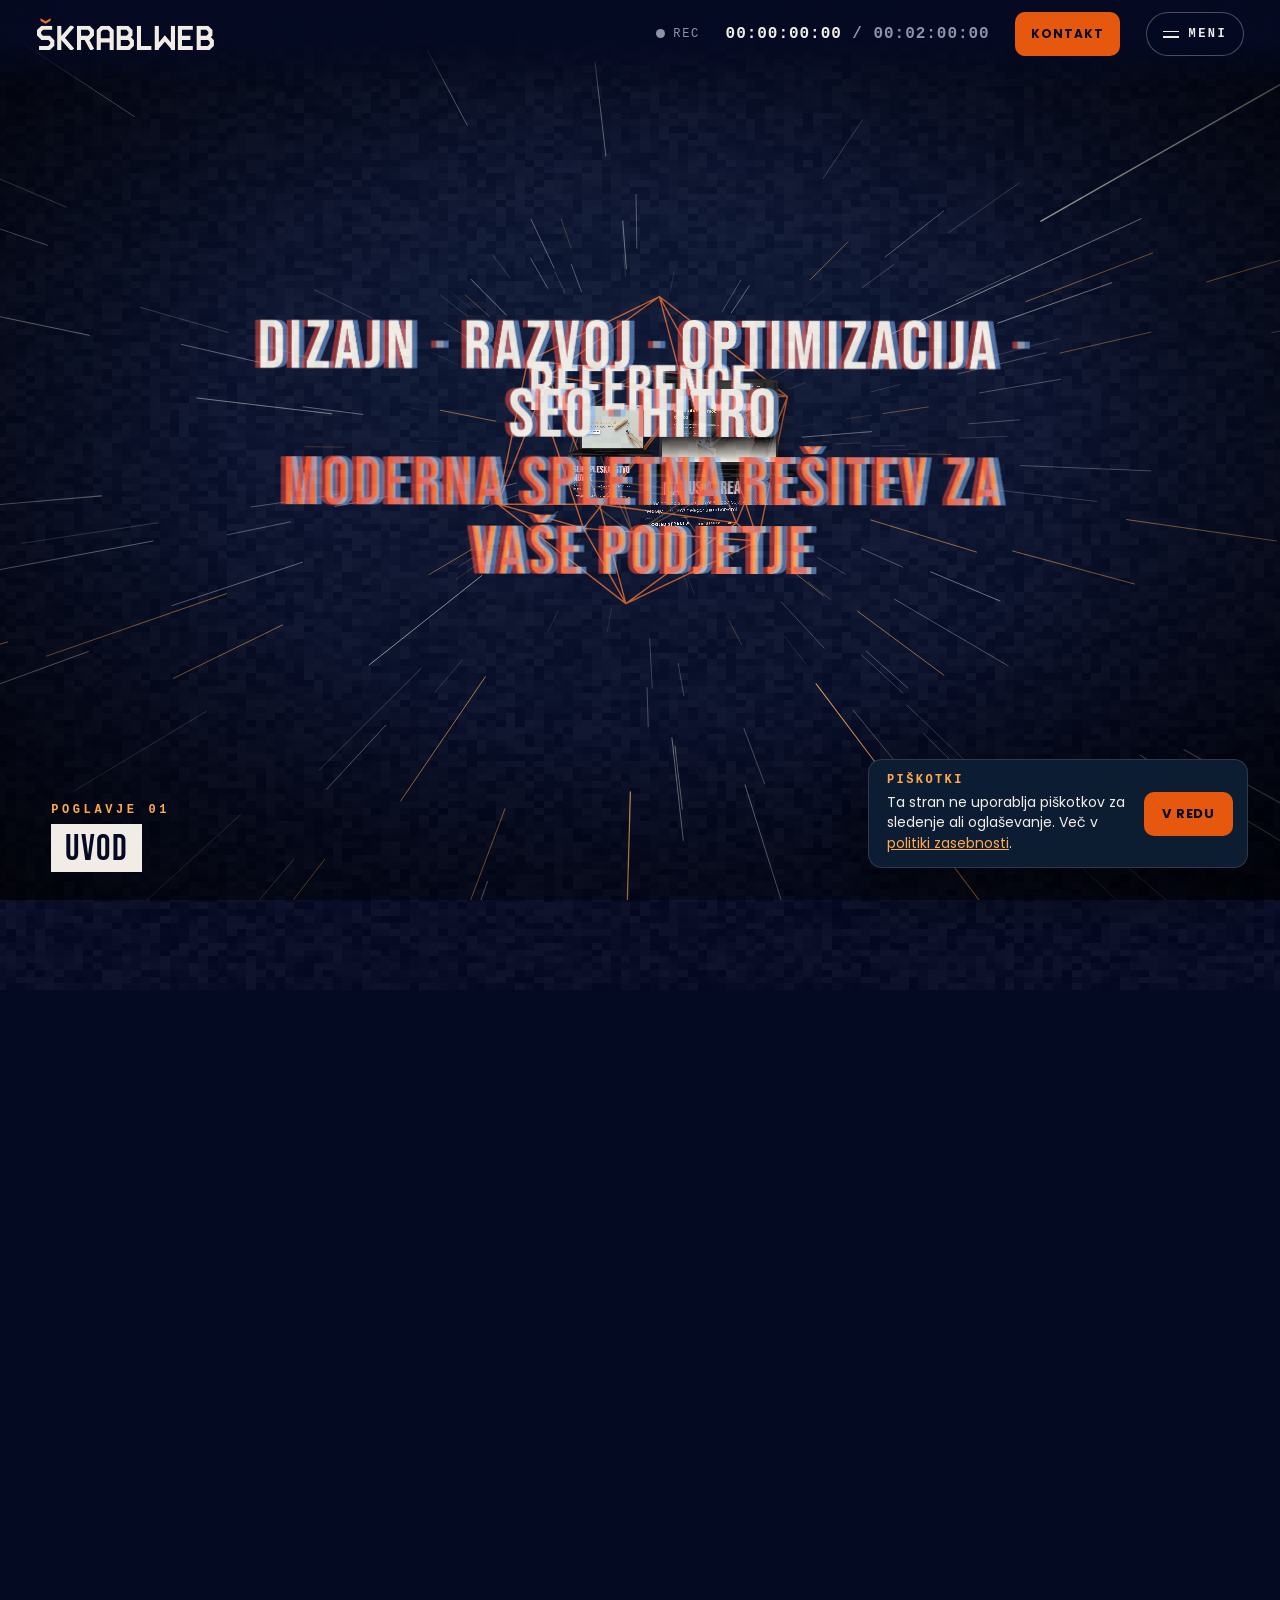
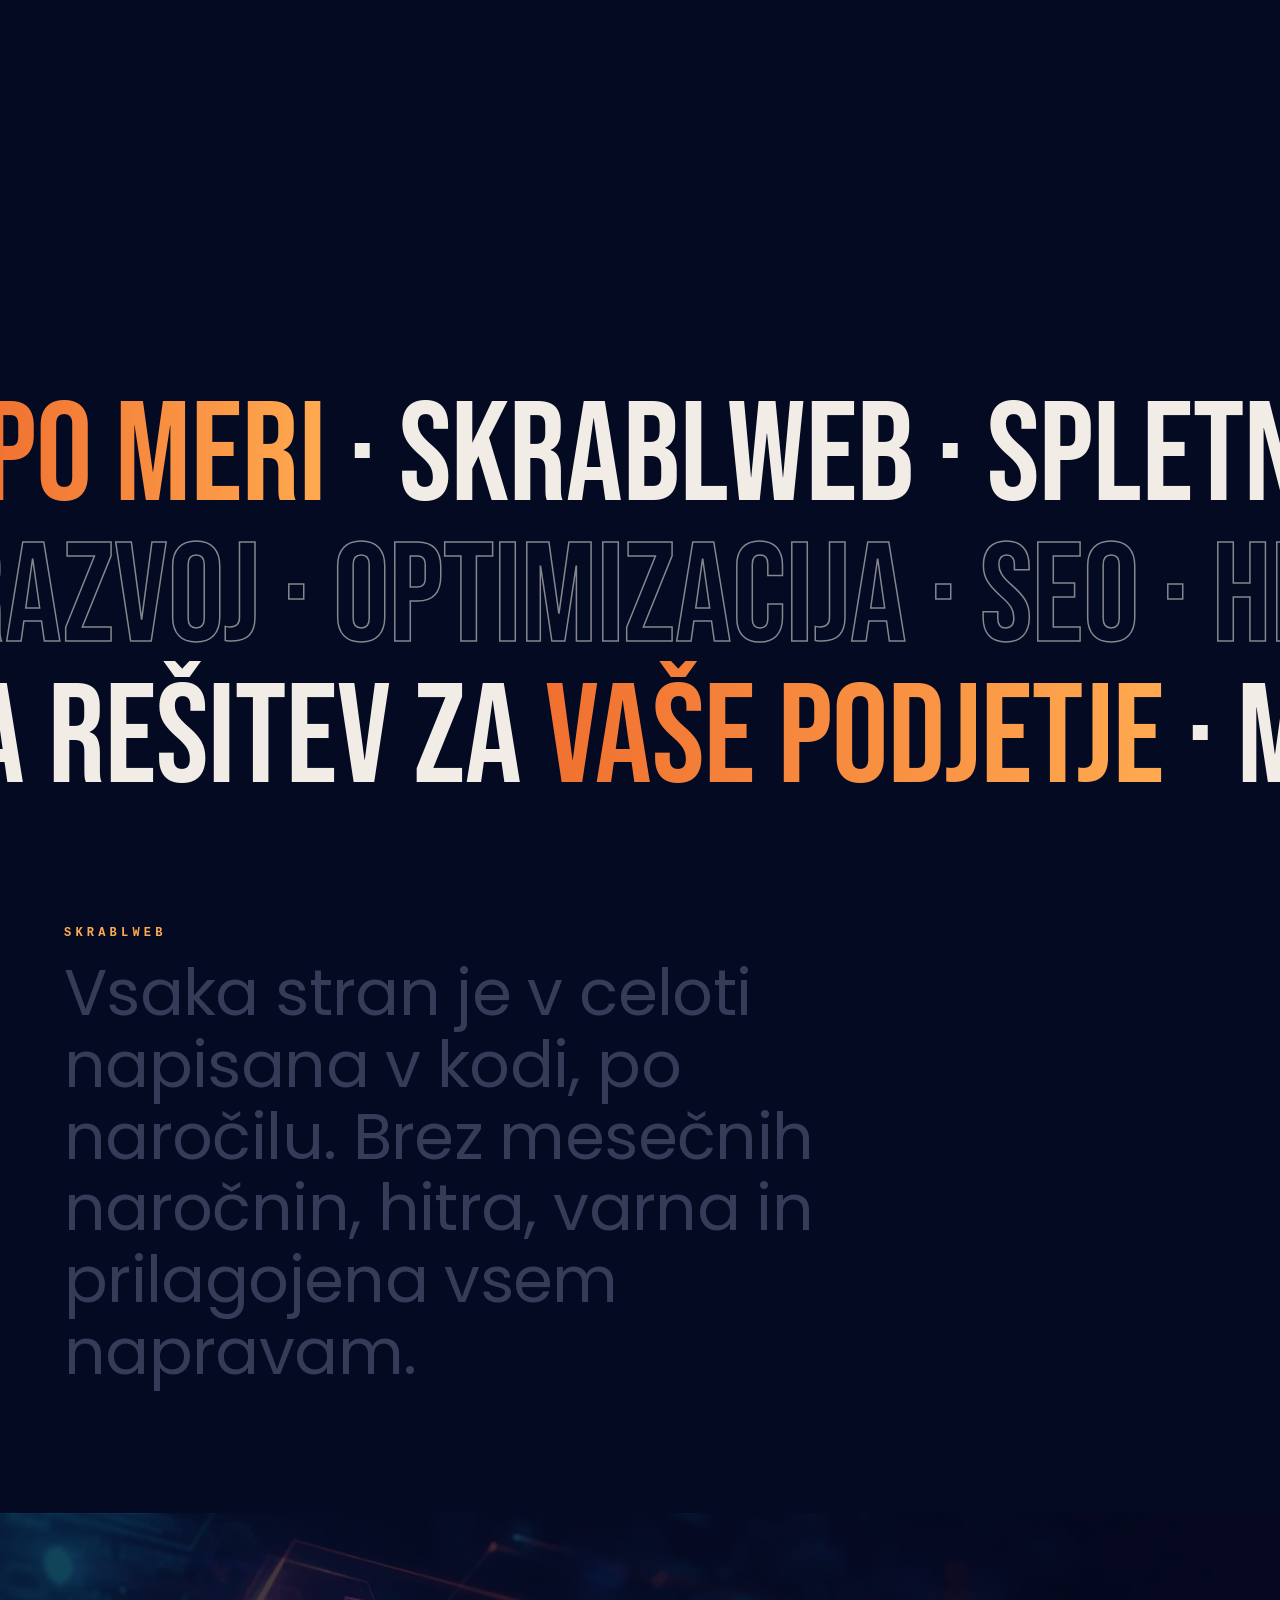
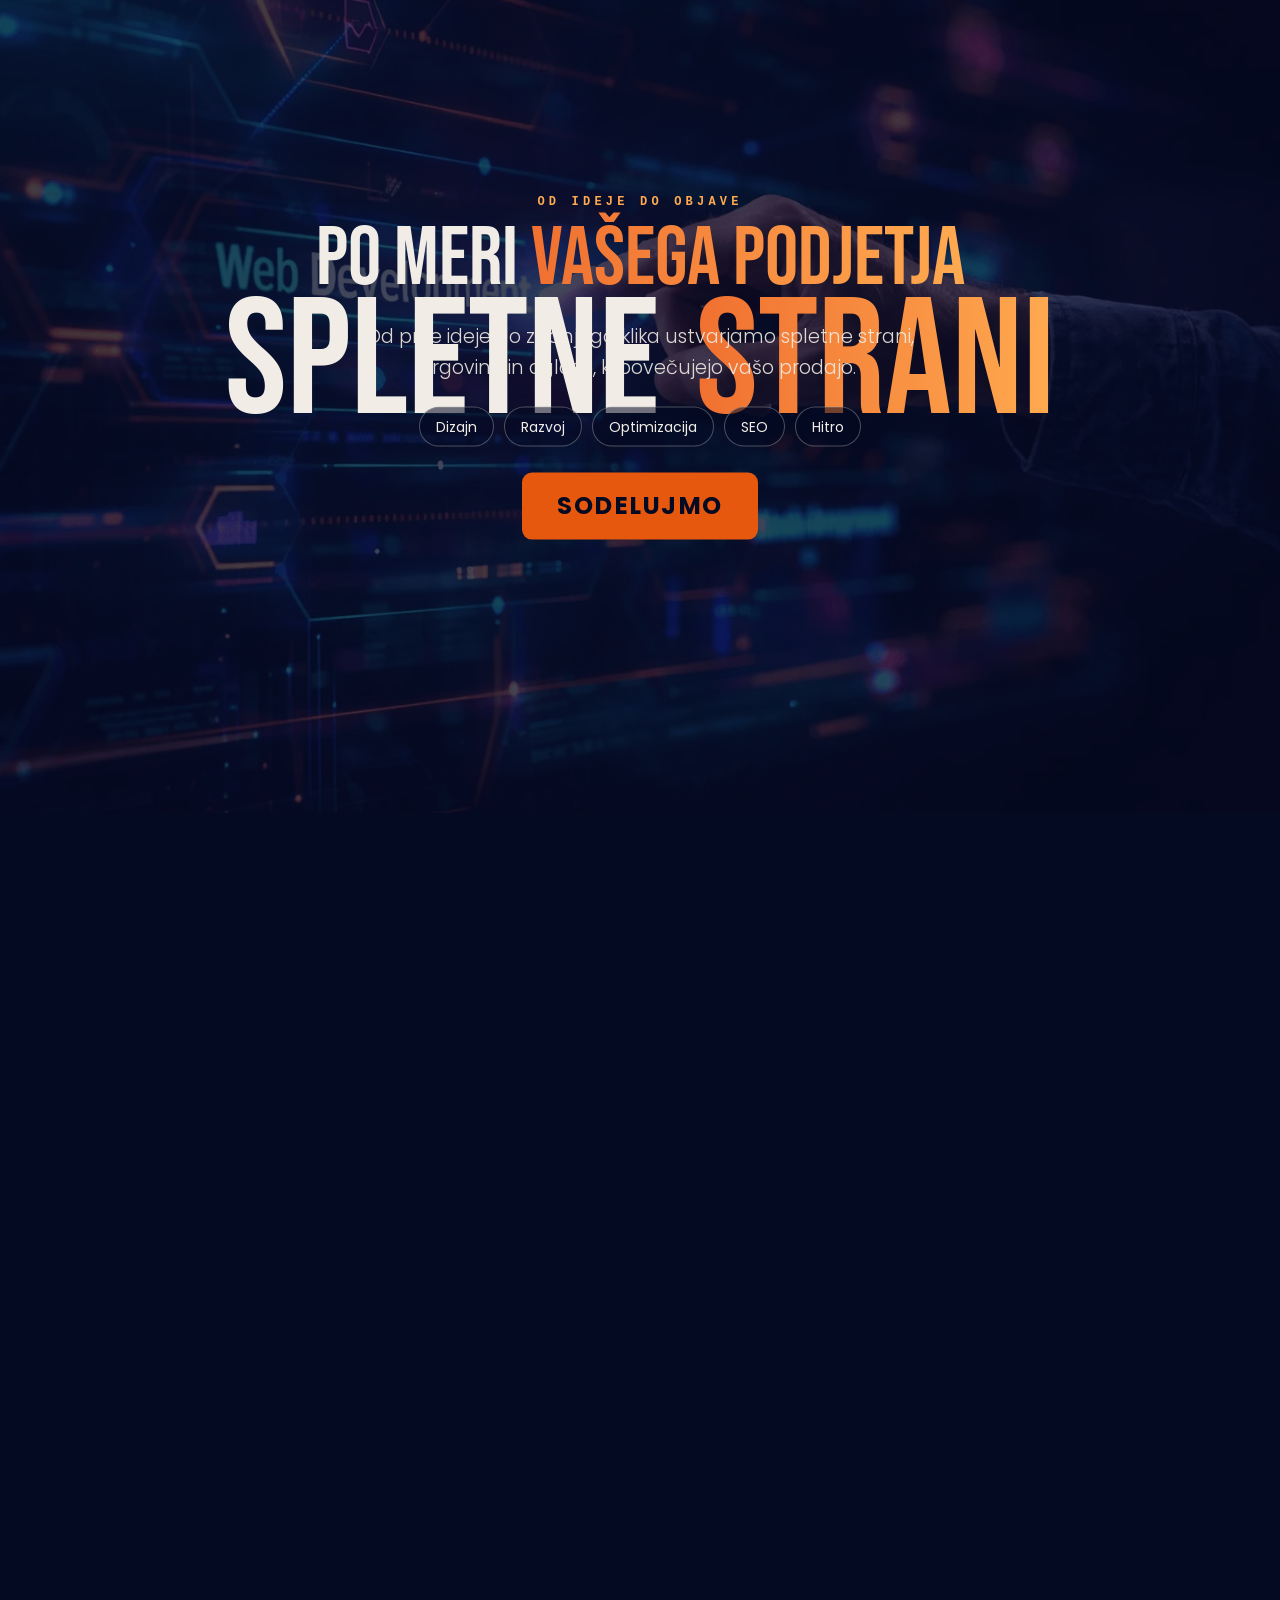
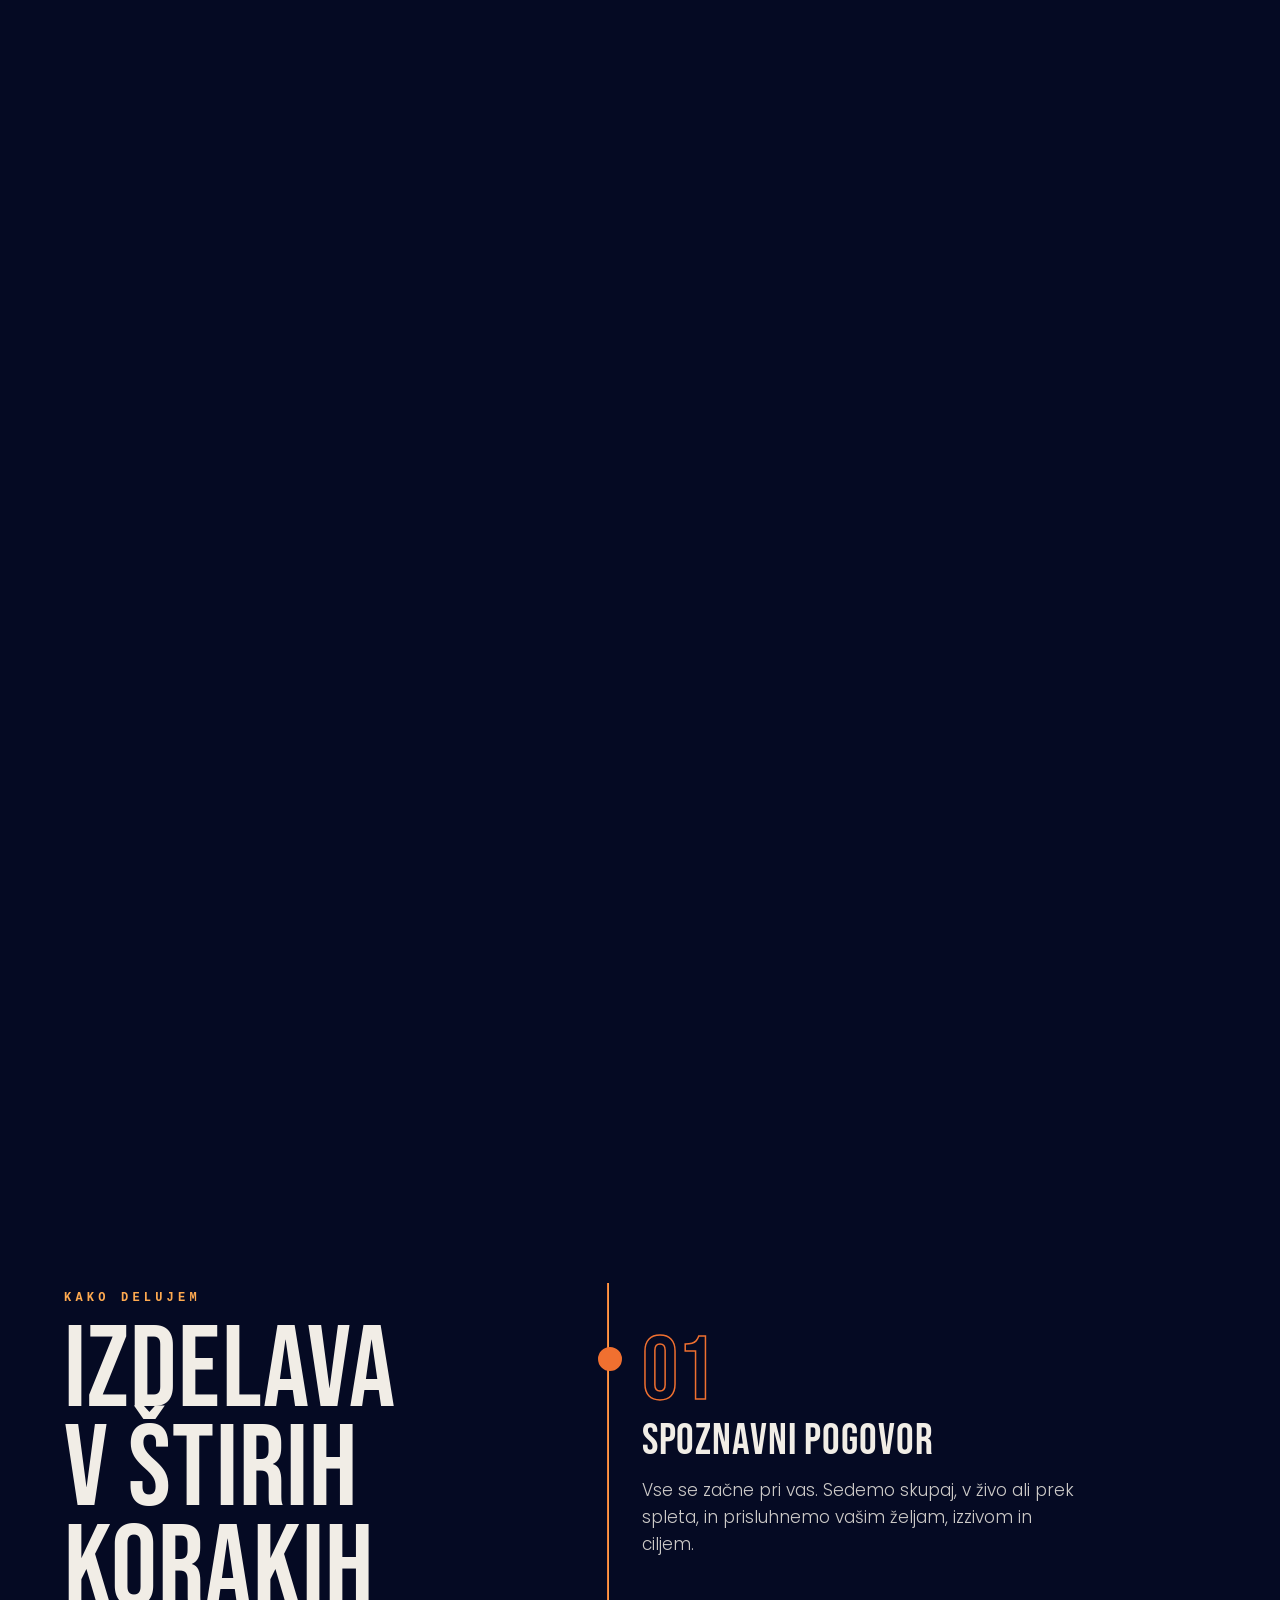
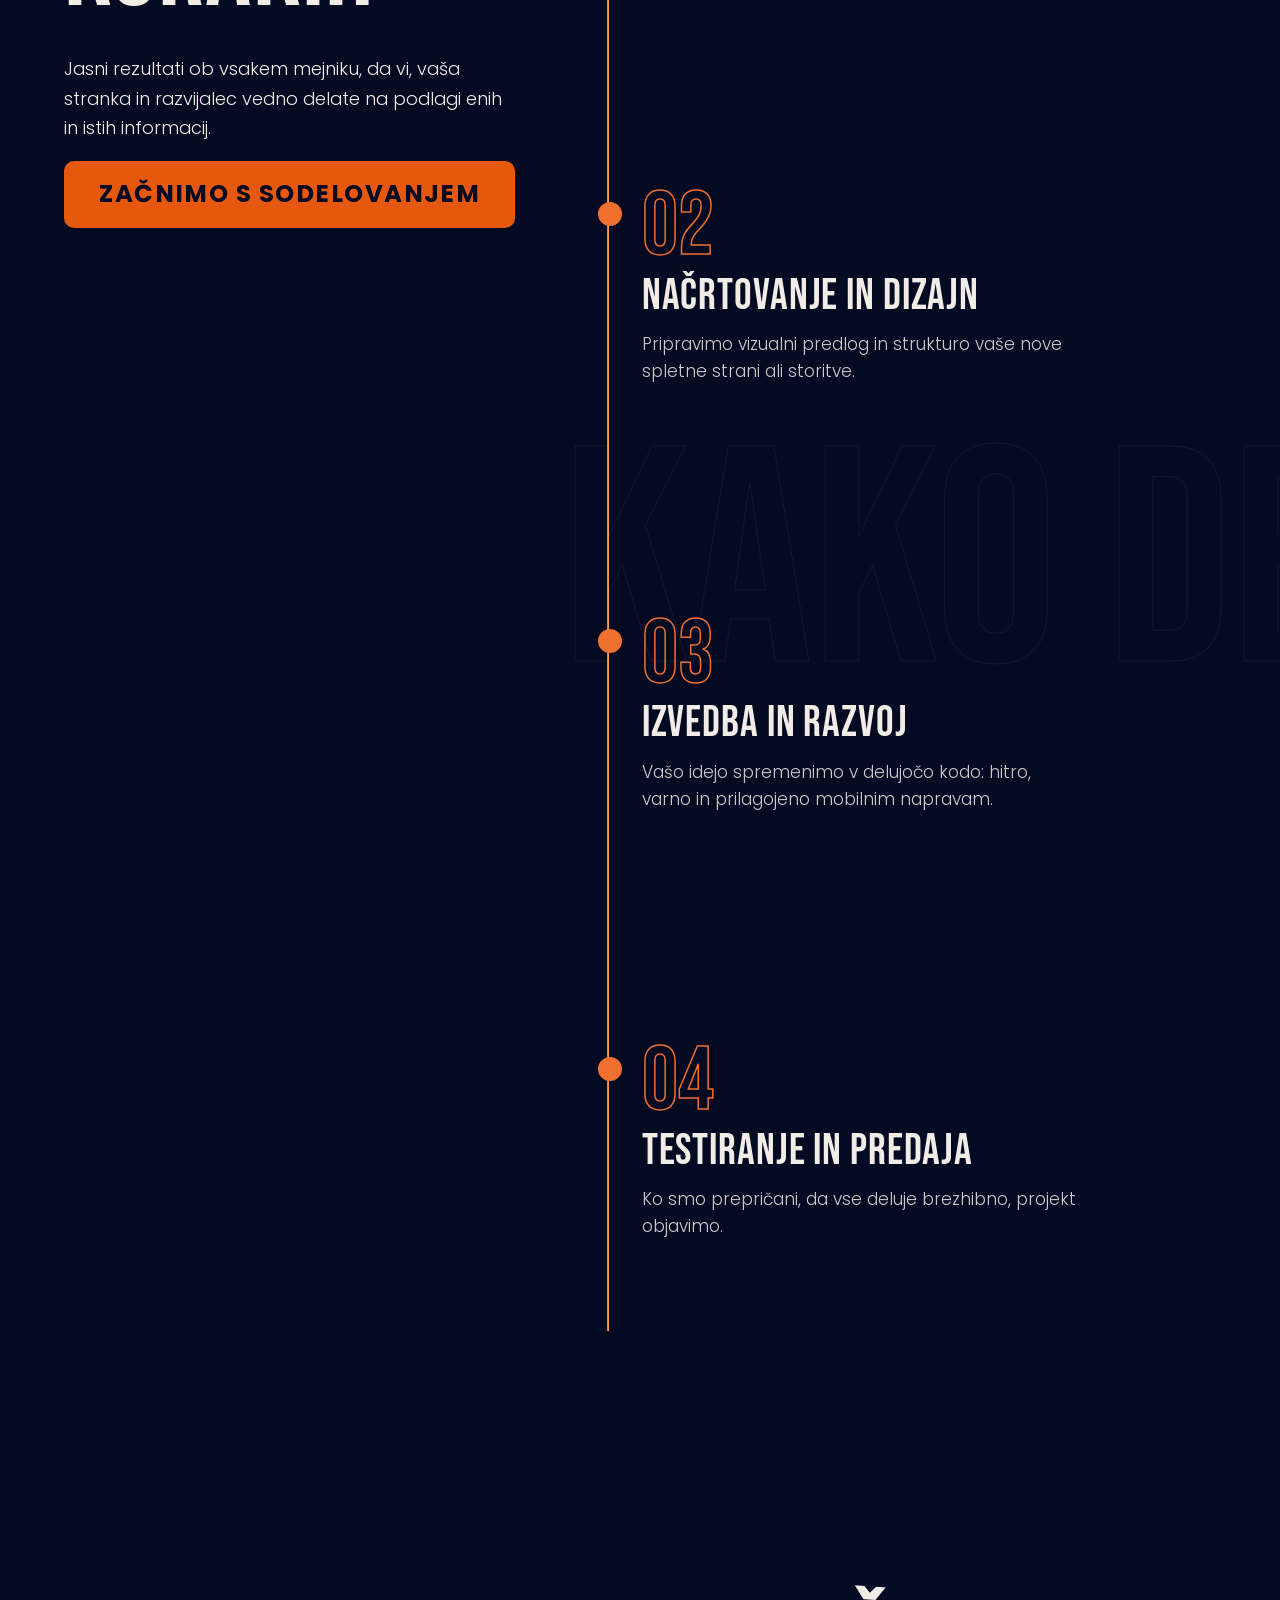
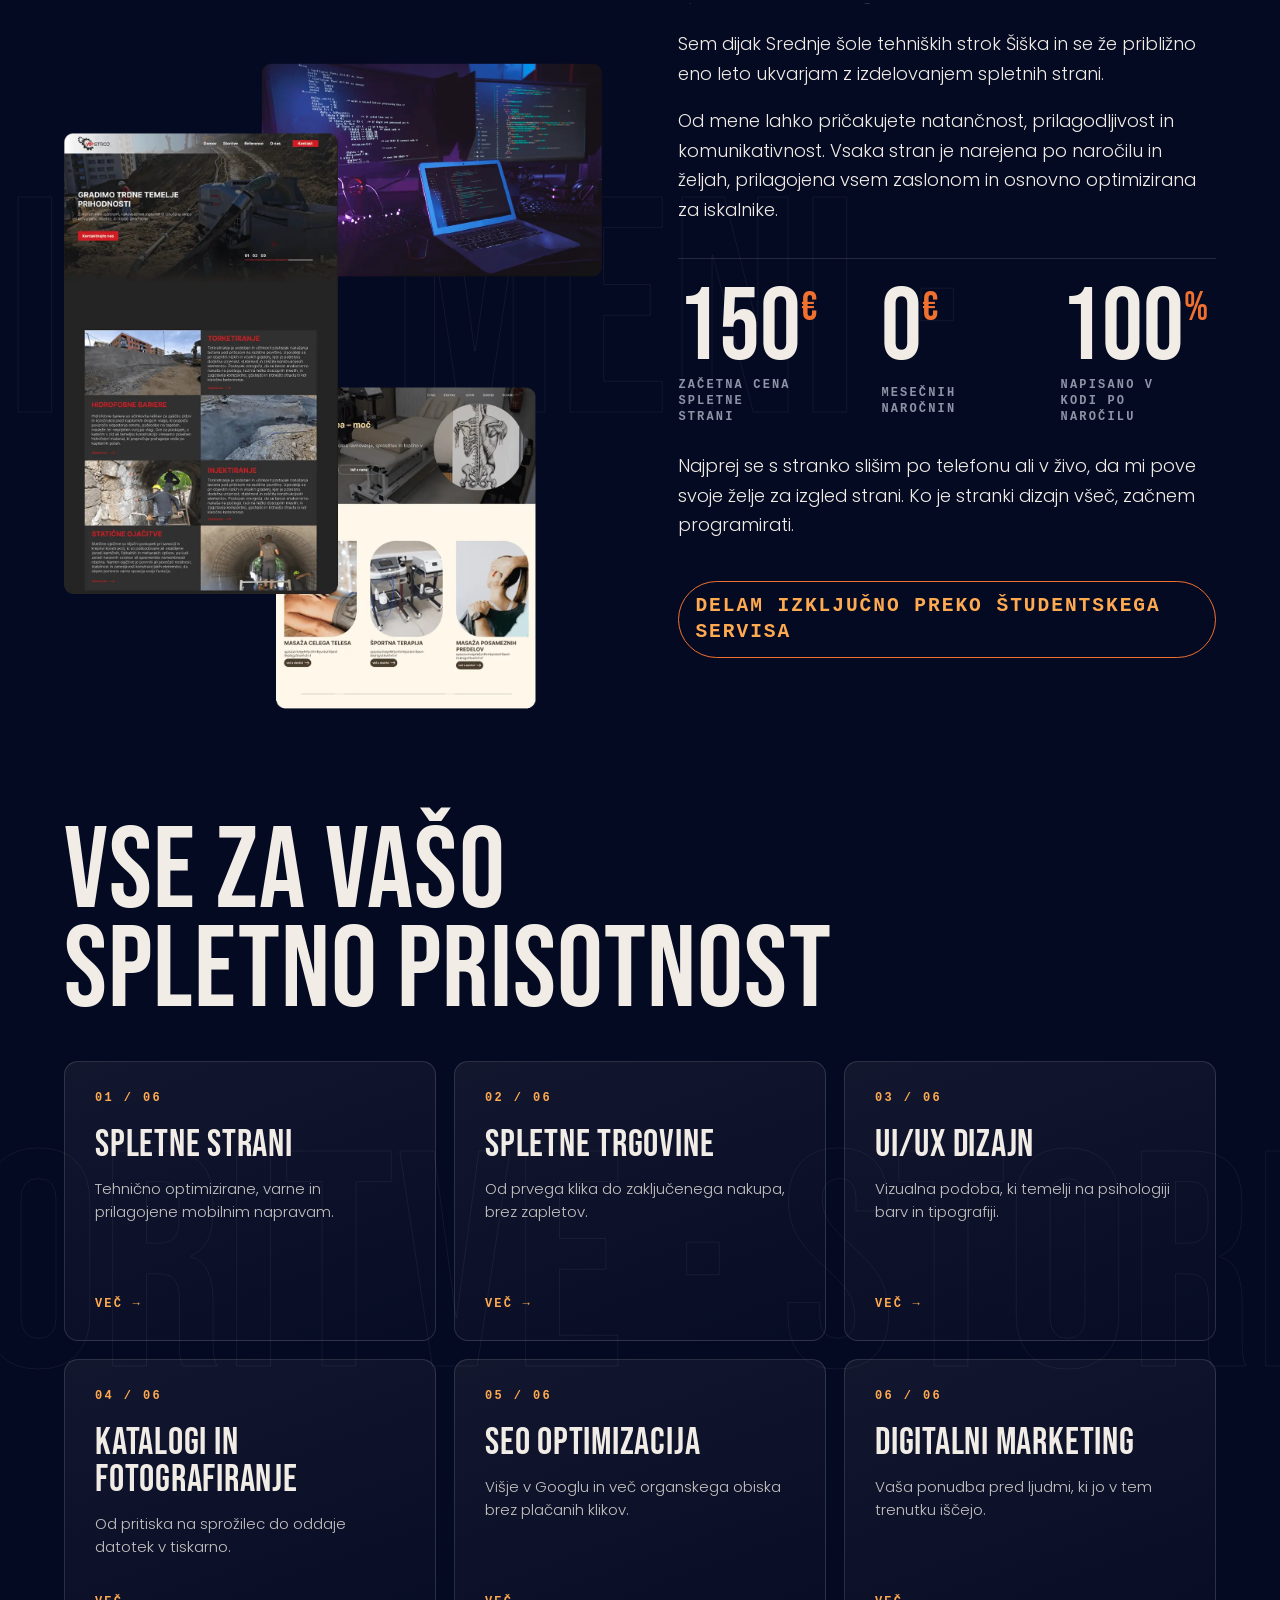
==== commit 1a41b834: "SEO setup: titles, descriptions, canonical, Open Graph, JSON-LD, sitemap - Titles/descriptions per p" ====
--- a/index.html
+++ b/index.html
@@ -3,8 +3,20 @@
 <head>
 <meta charset="UTF-8">
 <meta name="viewport" content="width=device-width, initial-scale=1, viewport-fit=cover">
-<title>SKRABLWEB | Izdelava spletnih strani po meri</title>
-<meta name="description" content="Izdelava spletnih strani, spletnih trgovin, UI/UX dizajn, SEO optimizacija, katalogi in digitalni marketing po meri.">
+<title>Izdelava spletnih strani Ljubljana | SKRABLWEB</title>
+<meta name="description" content="Izdelava spletnih strani po meri v Ljubljani in po Sloveniji. Napisane v kodi, hitre, prilagojene mobilnim napravam in brez mesečnih naročnin. Od 150 €.">
+<link rel="canonical" href="https://skrablweb.si/">
+<meta property="og:type" content="website">
+<meta property="og:locale" content="sl_SI">
+<meta property="og:site_name" content="SKRABLWEB">
+<meta property="og:title" content="Izdelava spletnih strani Ljubljana | SKRABLWEB">
+<meta property="og:description" content="Izdelava spletnih strani po meri v Ljubljani in po Sloveniji. Napisane v kodi, hitre, prilagojene mobilnim napravam in brez mesečnih naročnin. Od 150 €.">
+<meta property="og:url" content="https://skrablweb.si/">
+<meta property="og:image" content="https://skrablweb.si/img/og.jpg">
+<meta property="og:image:width" content="1200">
+<meta property="og:image:height" content="630">
+<meta name="twitter:card" content="summary_large_image">
+<script type="application/ld+json">{"@context":"https://schema.org","@graph":[{"@type":"ProfessionalService","@id":"https://skrablweb.si/#business","name":"SKRABLWEB","url":"https://skrablweb.si/","description":"SKRABLWEB izdeluje spletne strani po meri, napisane v kodi, za podjetja v Ljubljani in po vsej Sloveniji. Brez mesečnih naročnin.","logo":"https://skrablweb.si/img/apple-touch-icon.png","image":"https://skrablweb.si/img/og.jpg","telephone":"+386 30 239 005","email":"skrablrok1@gmail.com","priceRange":"od 150 €","address":{"@type":"PostalAddress","addressLocality":"Ljubljana","addressCountry":"SI"},"areaServed":[{"@type":"City","name":"Ljubljana"},{"@type":"Country","name":"Slovenija"}],"knowsAbout":["izdelava spletnih strani","SEO optimizacija","spletne trgovine","UI/UX dizajn"],"founder":{"@id":"https://skrablweb.si/#founder"},"hasOfferCatalog":{"@type":"OfferCatalog","name":"Storitve","itemListElement":[{"@type":"Offer","itemOffered":{"@type":"Service","name":"Izdelava spletnih strani","url":"https://skrablweb.si/stran.html"}},{"@type":"Offer","itemOffered":{"@type":"Service","name":"Izdelava spletnih trgovin","url":"https://skrablweb.si/trgovina.html"}},{"@type":"Offer","itemOffered":{"@type":"Service","name":"SEO optimizacija","url":"https://skrablweb.si/seo.html"}},{"@type":"Offer","itemOffered":{"@type":"Service","name":"UI/UX dizajn","url":"https://skrablweb.si/dizajn.html"}},{"@type":"Offer","itemOffered":{"@type":"Service","name":"Katalogi in fotografiranje izdelkov","url":"https://skrablweb.si/katalogi.html"}},{"@type":"Offer","itemOffered":{"@type":"Service","name":"Digitalni marketing","url":"https://skrablweb.si/marketing.html"}}]}},{"@type":"Person","@id":"https://skrablweb.si/#founder","name":"Rok Škrabl","jobTitle":"Spletni razvijalec","url":"https://skrablweb.si/#o_nas","worksFor":{"@id":"https://skrablweb.si/#business"}},{"@type":"WebSite","@id":"https://skrablweb.si/#website","url":"https://skrablweb.si/","name":"SKRABLWEB","inLanguage":"sl-SI","publisher":{"@id":"https://skrablweb.si/#business"}}]}</script>
 <link rel="icon" type="image/svg+xml" href="img/skrablweb-ikona.svg">
 <link rel="icon" type="image/png" sizes="32x32" href="img/favicon-32.png">
 <link rel="apple-touch-icon" href="img/apple-touch-icon.png">
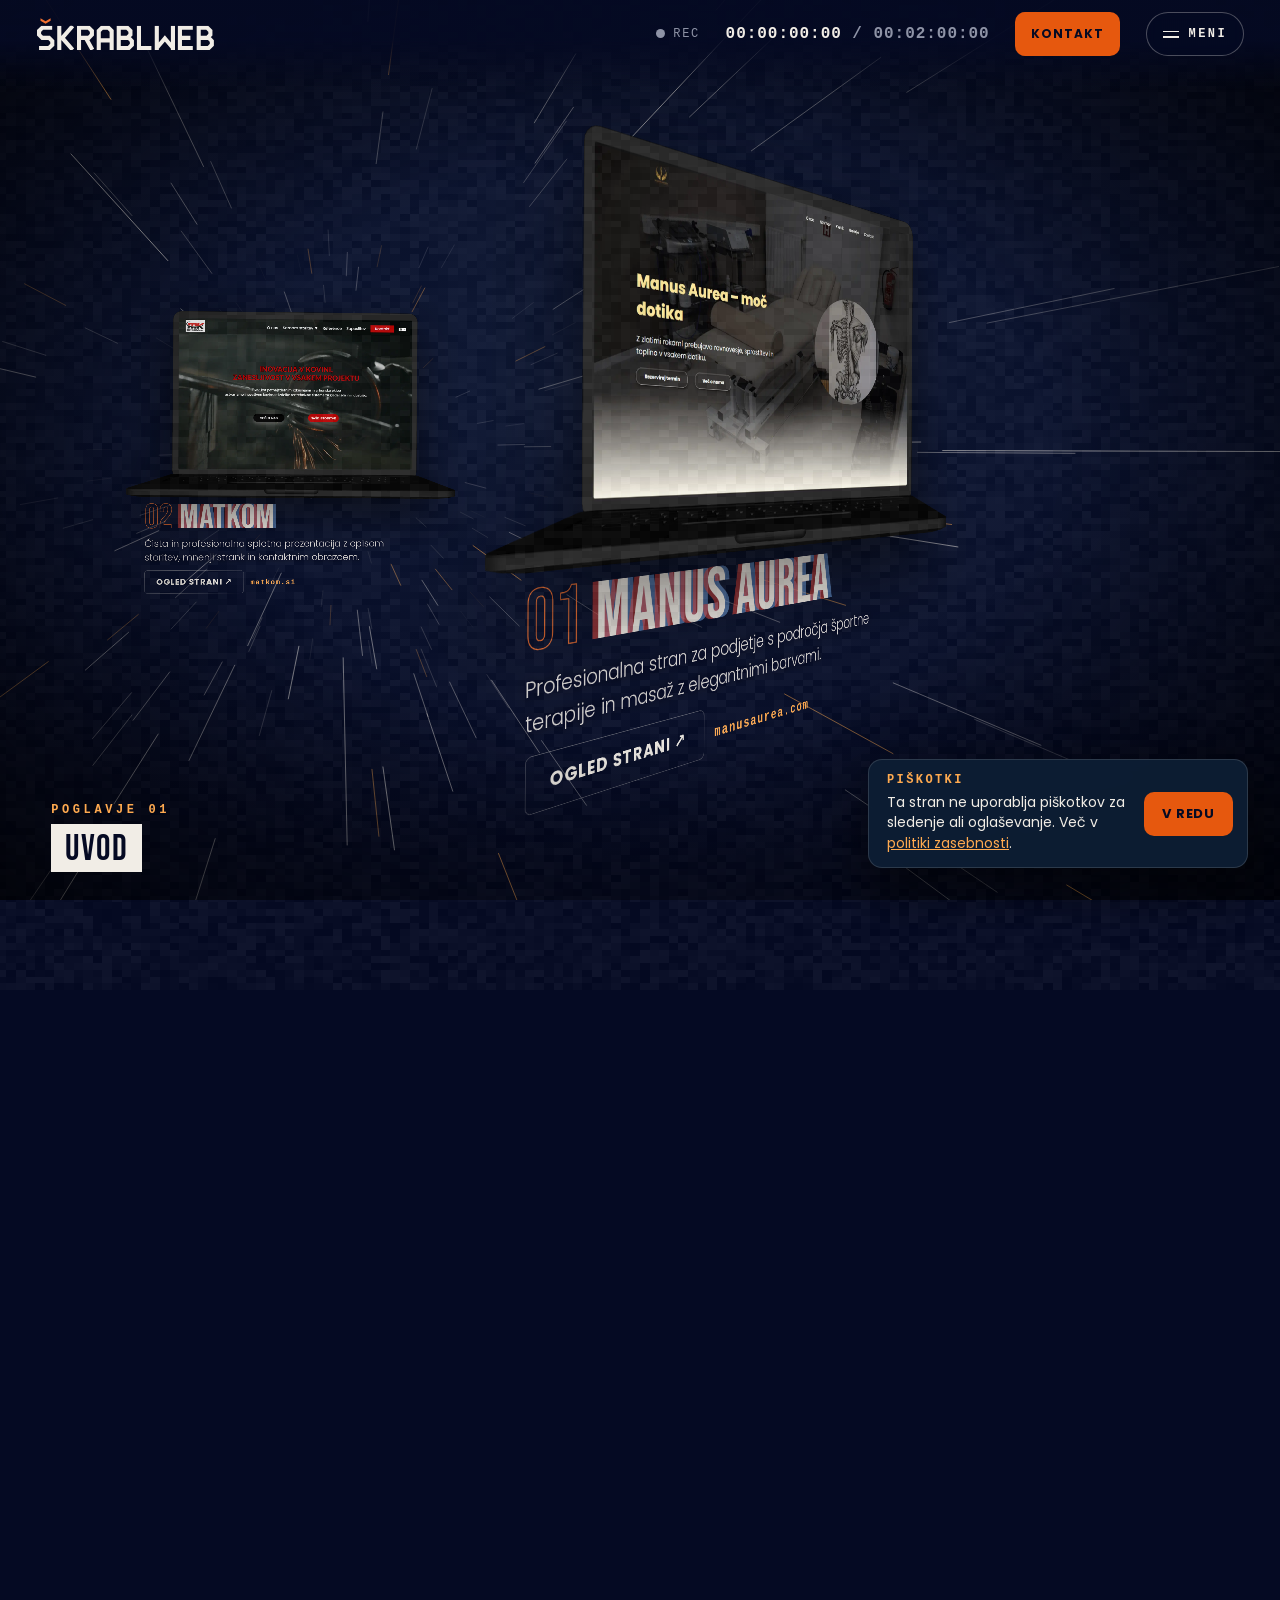
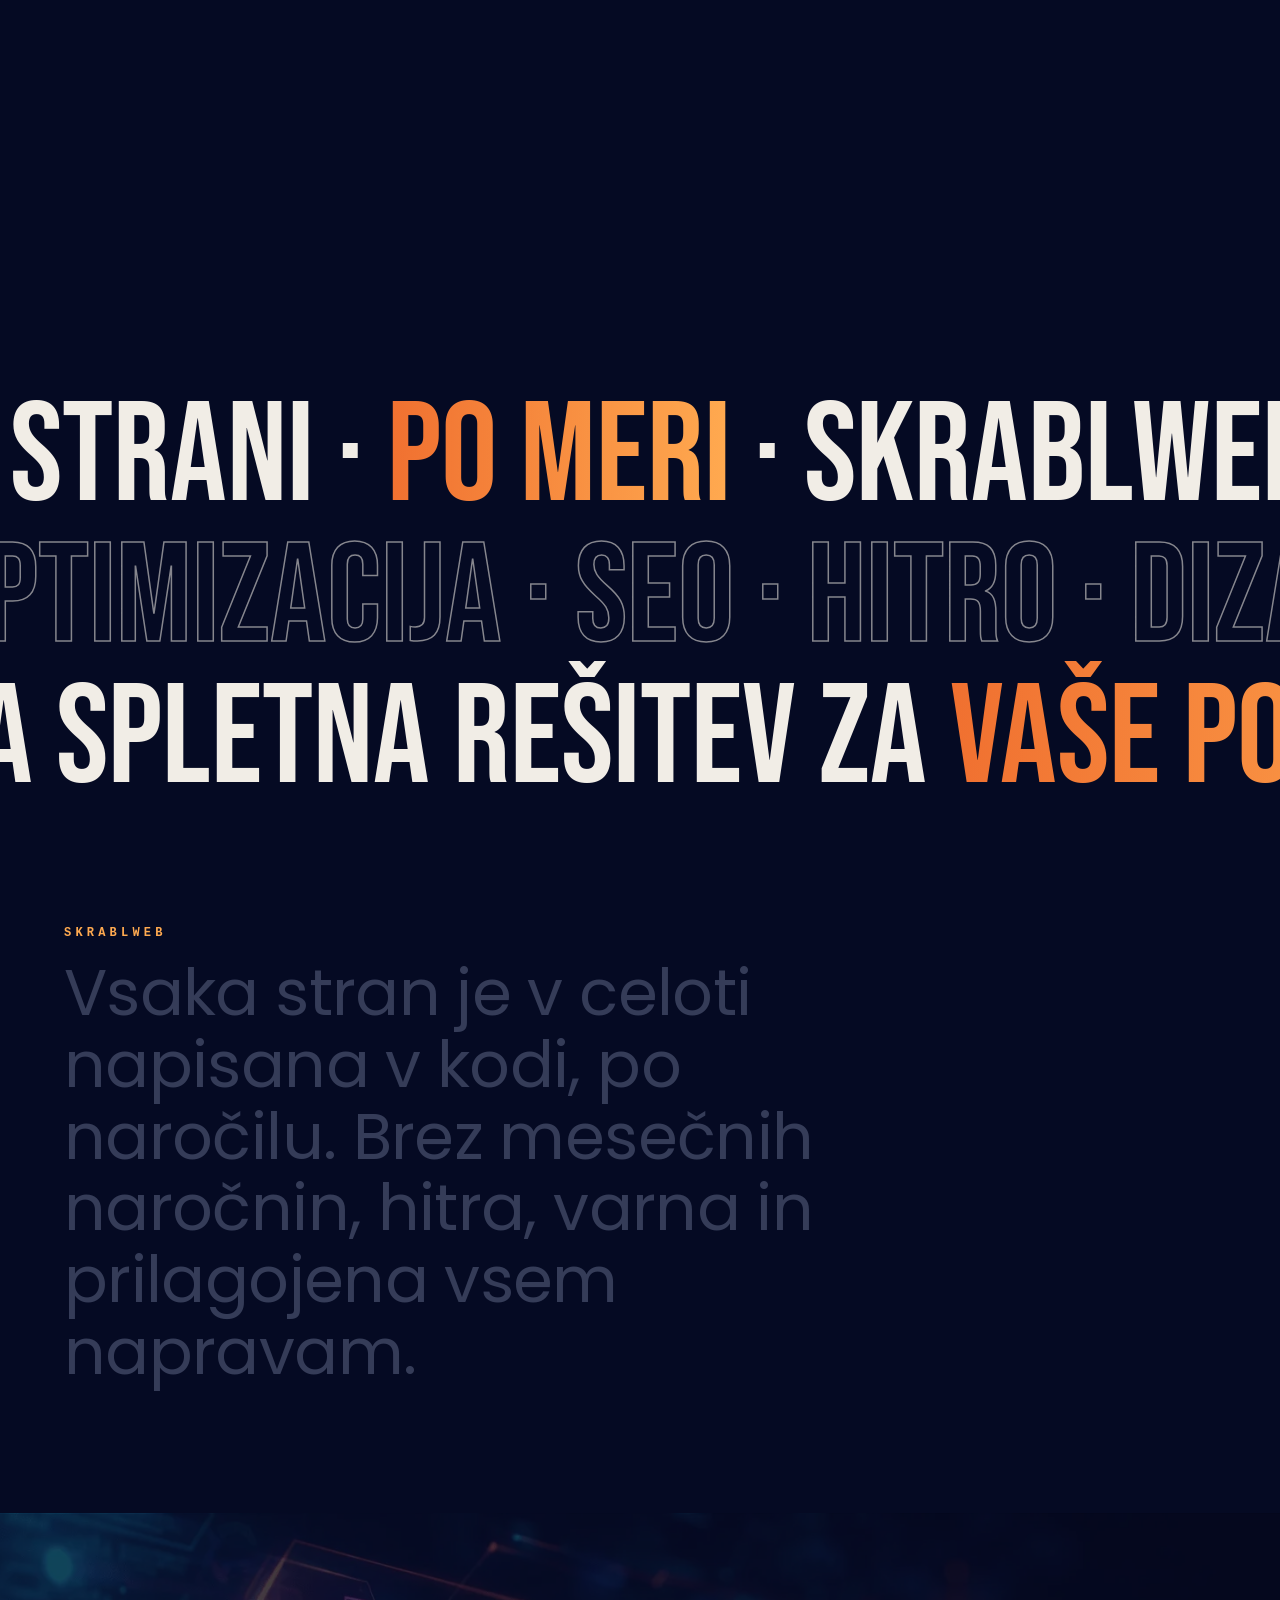
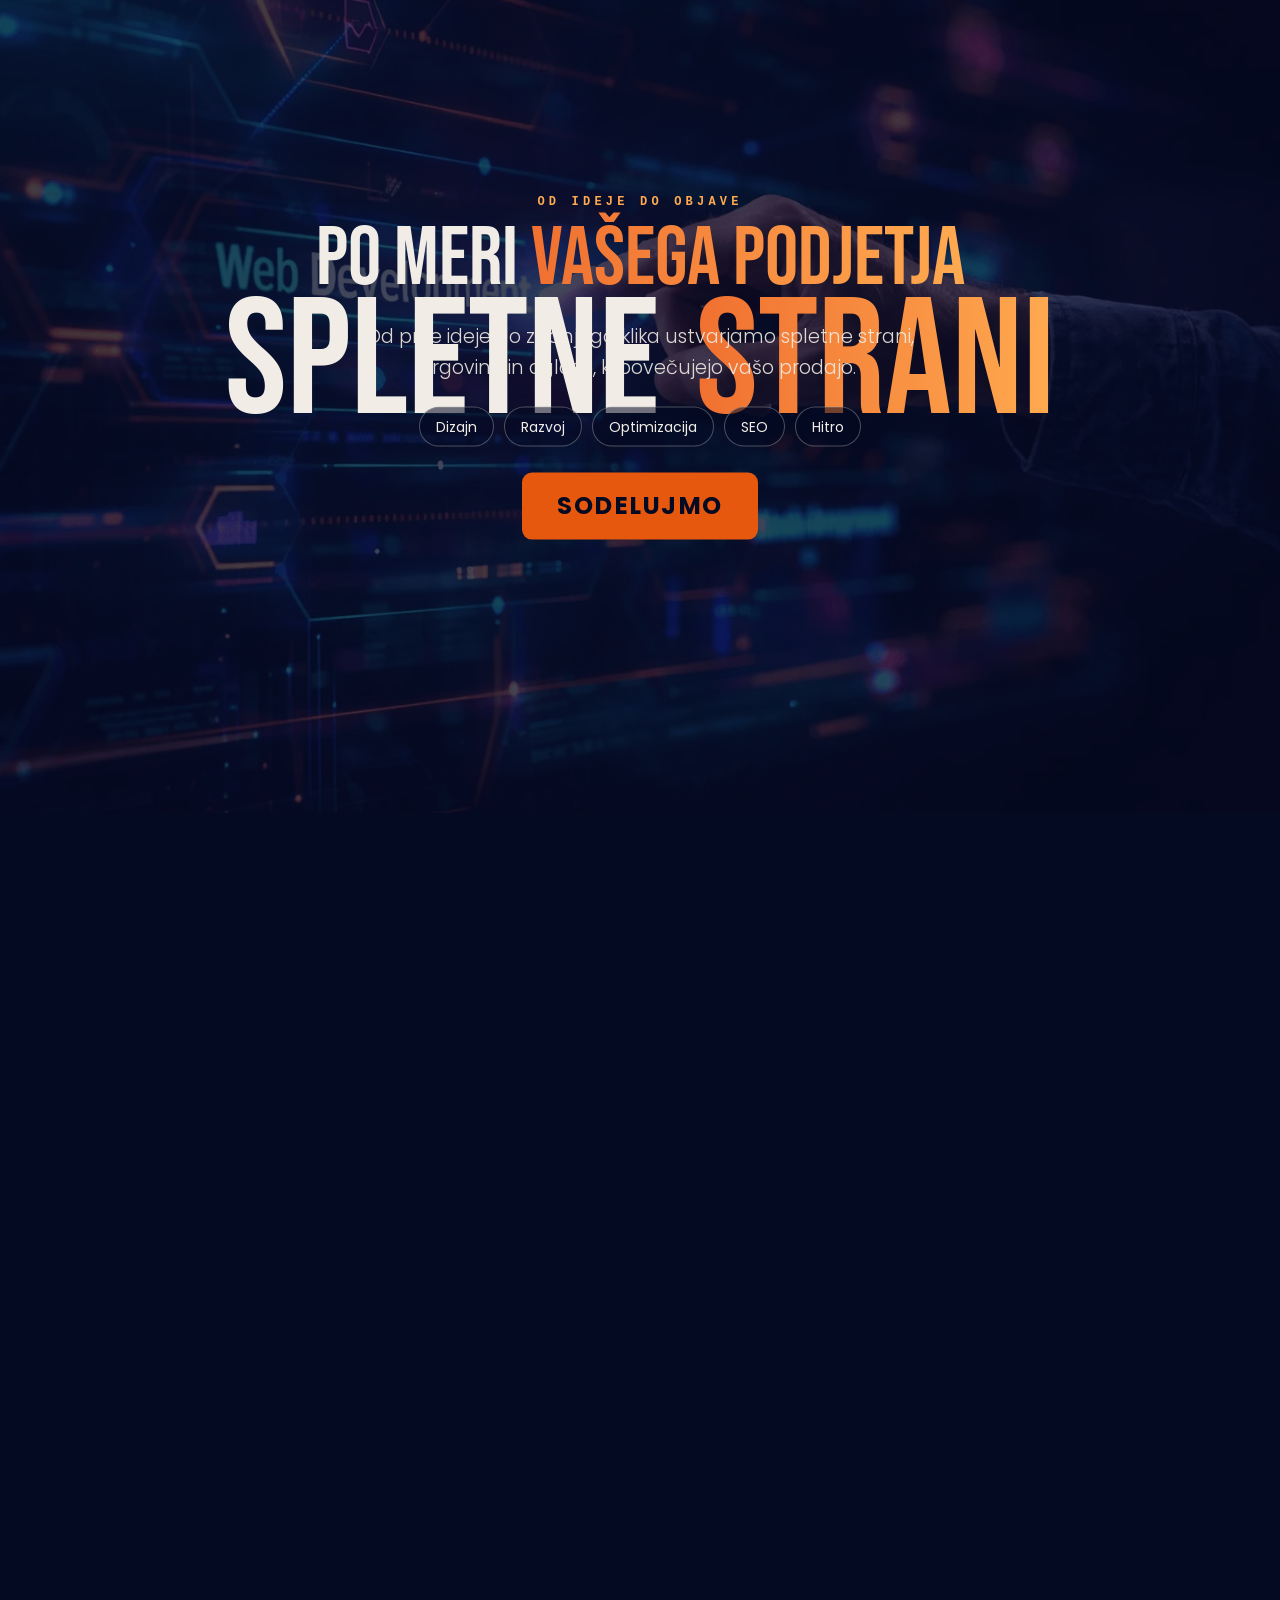
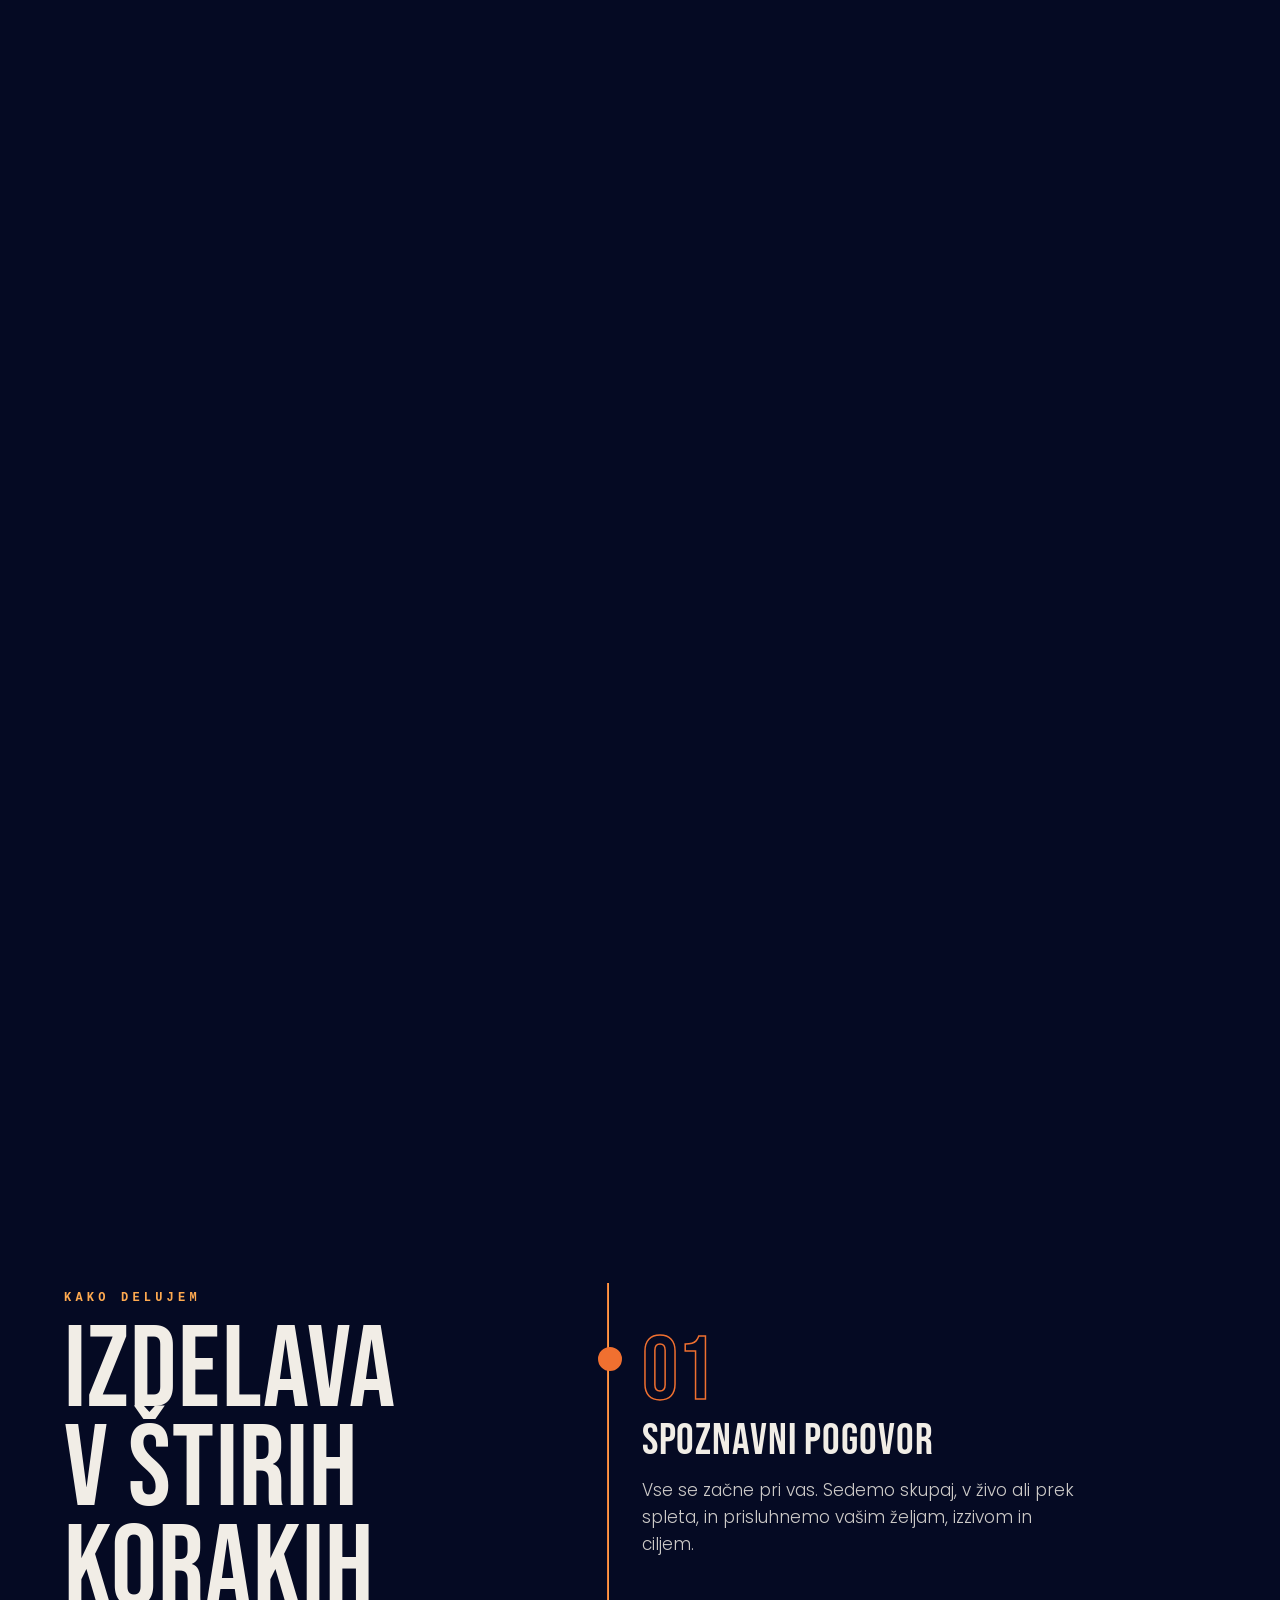
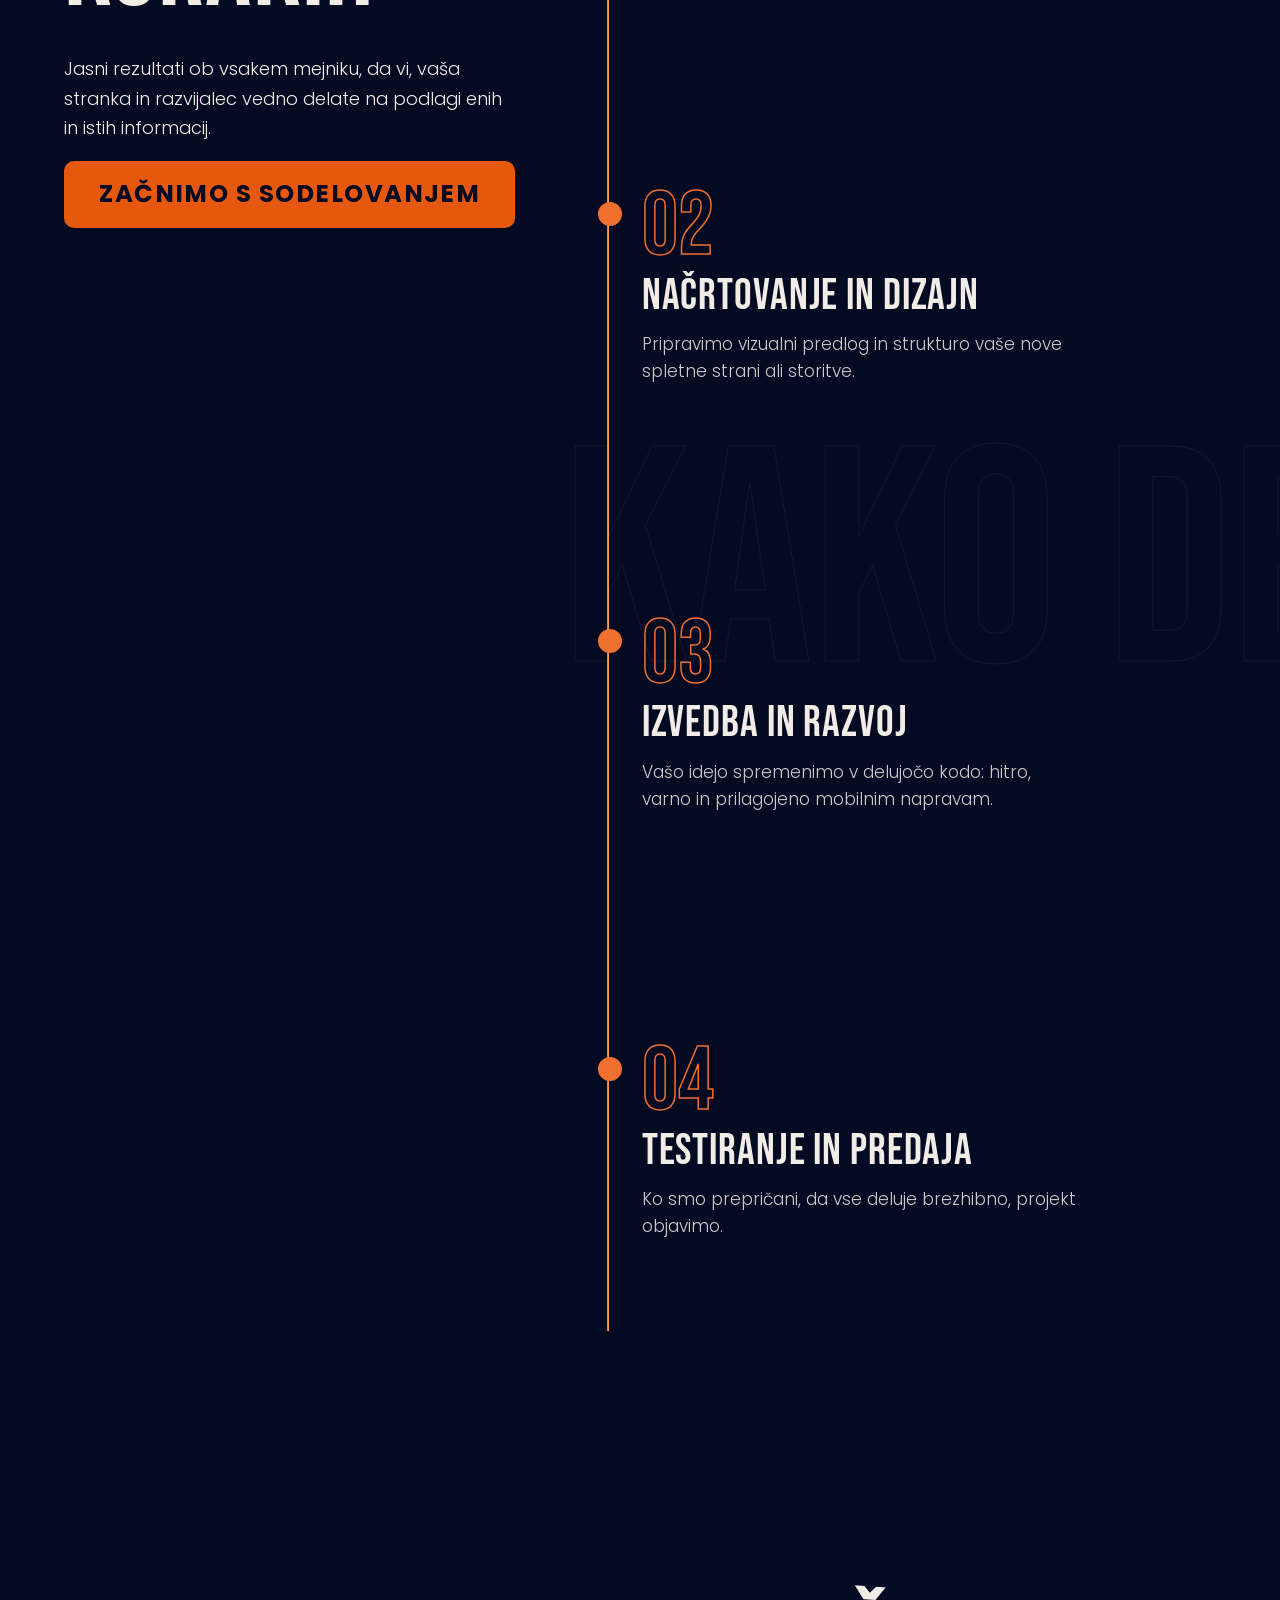
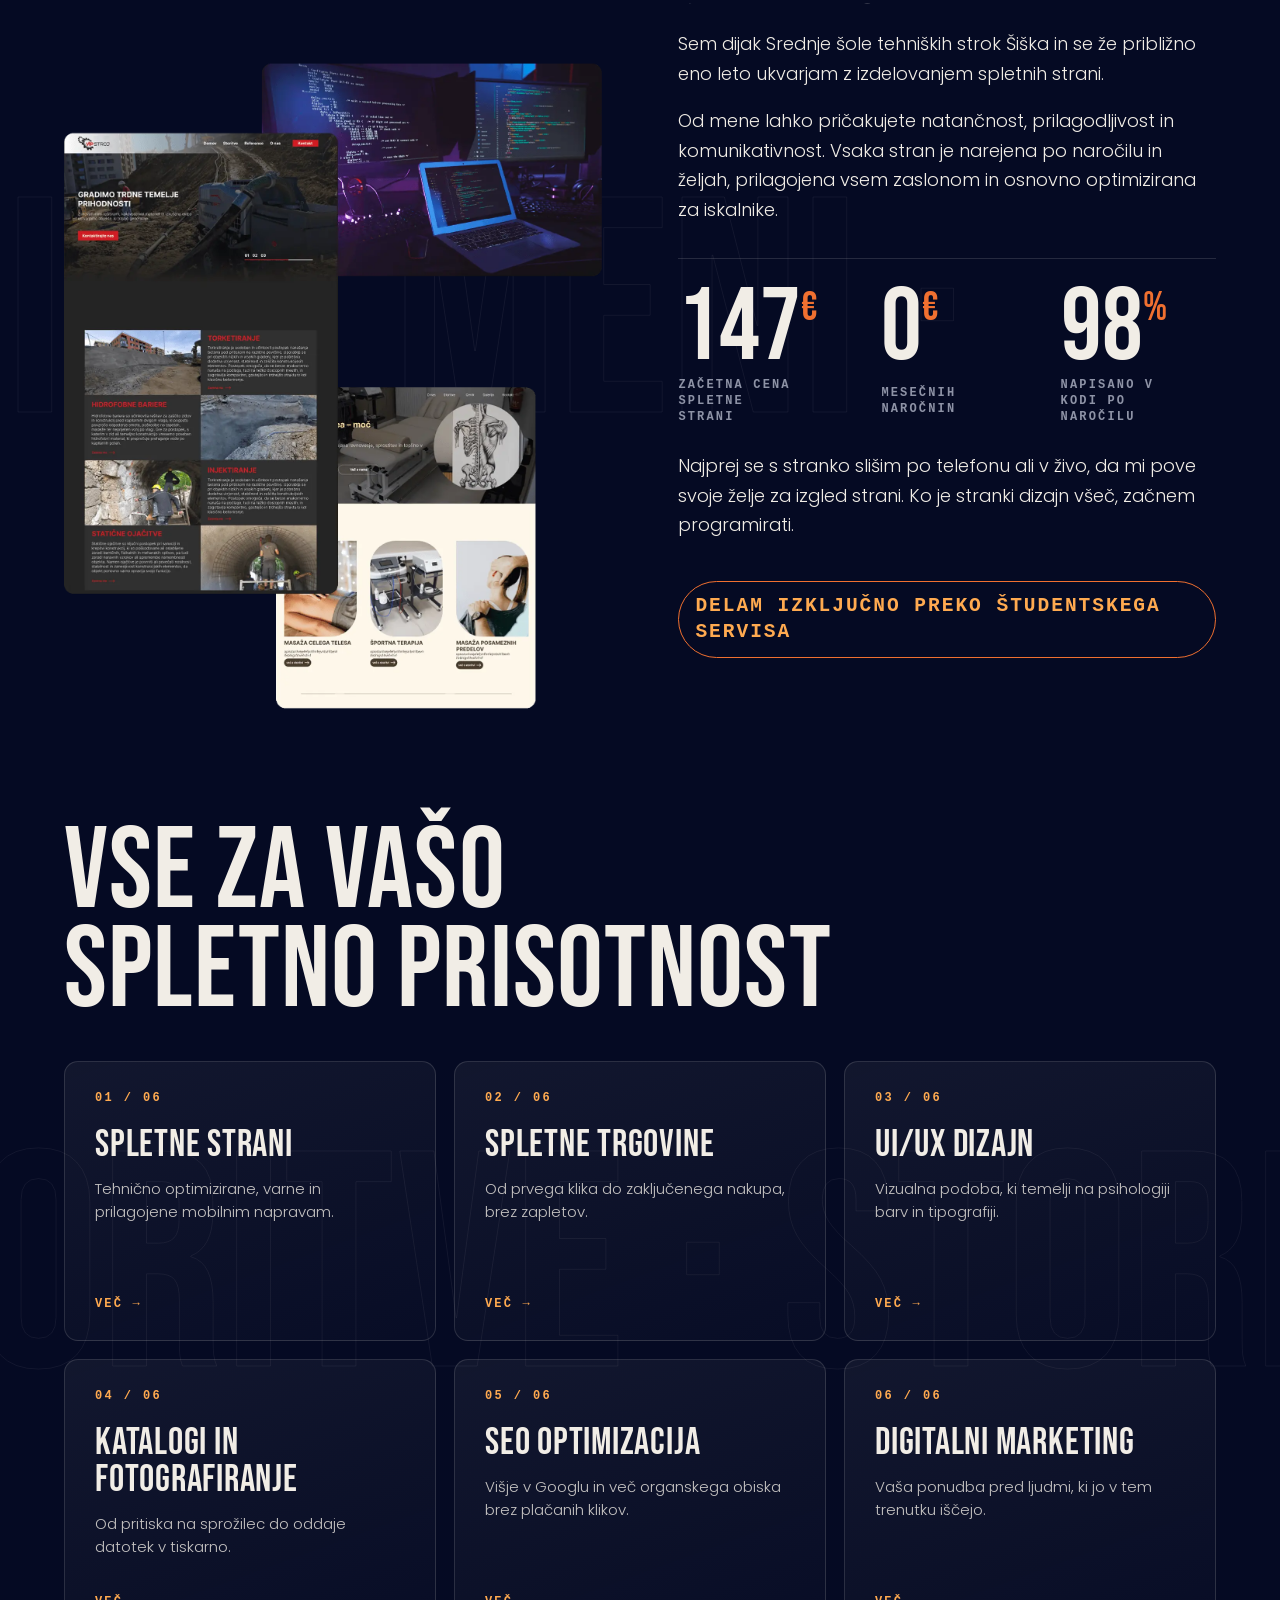
==== commit 76c07bca: "Favicon for all browsers and Google; link Google Business Profile - favicon.ico (16/32/48 px), 192/5" ====
--- a/index.html
+++ b/index.html
@@ -16,10 +16,13 @@
 <meta property="og:image:width" content="1200">
 <meta property="og:image:height" content="630">
 <meta name="twitter:card" content="summary_large_image">
-<script type="application/ld+json">{"@context":"https://schema.org","@graph":[{"@type":"ProfessionalService","@id":"https://skrablweb.si/#business","name":"SKRABLWEB","url":"https://skrablweb.si/","description":"SKRABLWEB izdeluje spletne strani po meri, napisane v kodi, za podjetja v Ljubljani in po vsej Sloveniji. Brez mesečnih naročnin.","logo":"https://skrablweb.si/img/apple-touch-icon.png","image":"https://skrablweb.si/img/og.jpg","telephone":"+386 30 239 005","email":"skrablrok1@gmail.com","priceRange":"od 150 €","address":{"@type":"PostalAddress","addressLocality":"Ljubljana","addressCountry":"SI"},"areaServed":[{"@type":"City","name":"Ljubljana"},{"@type":"Country","name":"Slovenija"}],"knowsAbout":["izdelava spletnih strani","SEO optimizacija","spletne trgovine","UI/UX dizajn"],"founder":{"@id":"https://skrablweb.si/#founder"},"hasOfferCatalog":{"@type":"OfferCatalog","name":"Storitve","itemListElement":[{"@type":"Offer","itemOffered":{"@type":"Service","name":"Izdelava spletnih strani","url":"https://skrablweb.si/stran.html"}},{"@type":"Offer","itemOffered":{"@type":"Service","name":"Izdelava spletnih trgovin","url":"https://skrablweb.si/trgovina.html"}},{"@type":"Offer","itemOffered":{"@type":"Service","name":"SEO optimizacija","url":"https://skrablweb.si/seo.html"}},{"@type":"Offer","itemOffered":{"@type":"Service","name":"UI/UX dizajn","url":"https://skrablweb.si/dizajn.html"}},{"@type":"Offer","itemOffered":{"@type":"Service","name":"Katalogi in fotografiranje izdelkov","url":"https://skrablweb.si/katalogi.html"}},{"@type":"Offer","itemOffered":{"@type":"Service","name":"Digitalni marketing","url":"https://skrablweb.si/marketing.html"}}]}},{"@type":"Person","@id":"https://skrablweb.si/#founder","name":"Rok Škrabl","jobTitle":"Spletni razvijalec","url":"https://skrablweb.si/#o_nas","worksFor":{"@id":"https://skrablweb.si/#business"}},{"@type":"WebSite","@id":"https://skrablweb.si/#website","url":"https://skrablweb.si/","name":"SKRABLWEB","inLanguage":"sl-SI","publisher":{"@id":"https://skrablweb.si/#business"}}]}</script>
-<link rel="icon" type="image/svg+xml" href="img/skrablweb-ikona.svg">
-<link rel="icon" type="image/png" sizes="32x32" href="img/favicon-32.png">
-<link rel="apple-touch-icon" href="img/apple-touch-icon.png">
+<script type="application/ld+json">{"@context":"https://schema.org","@graph":[{"@type":"ProfessionalService","@id":"https://skrablweb.si/#business","name":"SKRABLWEB","url":"https://skrablweb.si/","description":"SKRABLWEB izdeluje spletne strani po meri, napisane v kodi, za podjetja v Ljubljani in po vsej Sloveniji. Brez mesečnih naročnin.","logo":"https://skrablweb.si/img/apple-touch-icon.png","image":"https://skrablweb.si/img/og.jpg","telephone":"+386 30 239 005","email":"skrablrok1@gmail.com","priceRange":"od 150 €","address":{"@type":"PostalAddress","addressLocality":"Ljubljana","addressCountry":"SI"},"areaServed":[{"@type":"City","name":"Ljubljana"},{"@type":"Country","name":"Slovenija"}],"knowsAbout":["izdelava spletnih strani","SEO optimizacija","spletne trgovine","UI/UX dizajn"],"founder":{"@id":"https://skrablweb.si/#founder"},"hasOfferCatalog":{"@type":"OfferCatalog","name":"Storitve","itemListElement":[{"@type":"Offer","itemOffered":{"@type":"Service","name":"Izdelava spletnih strani","url":"https://skrablweb.si/stran.html"}},{"@type":"Offer","itemOffered":{"@type":"Service","name":"Izdelava spletnih trgovin","url":"https://skrablweb.si/trgovina.html"}},{"@type":"Offer","itemOffered":{"@type":"Service","name":"SEO optimizacija","url":"https://skrablweb.si/seo.html"}},{"@type":"Offer","itemOffered":{"@type":"Service","name":"UI/UX dizajn","url":"https://skrablweb.si/dizajn.html"}},{"@type":"Offer","itemOffered":{"@type":"Service","name":"Katalogi in fotografiranje izdelkov","url":"https://skrablweb.si/katalogi.html"}},{"@type":"Offer","itemOffered":{"@type":"Service","name":"Digitalni marketing","url":"https://skrablweb.si/marketing.html"}}]},"sameAs":["https://www.google.com/maps?cid=17969179730212070153"],"hasMap":"https://www.google.com/maps?cid=17969179730212070153"},{"@type":"Person","@id":"https://skrablweb.si/#founder","name":"Rok Škrabl","jobTitle":"Spletni razvijalec","url":"https://skrablweb.si/#o_nas","worksFor":{"@id":"https://skrablweb.si/#business"}},{"@type":"WebSite","@id":"https://skrablweb.si/#website","url":"https://skrablweb.si/","name":"SKRABLWEB","inLanguage":"sl-SI","publisher":{"@id":"https://skrablweb.si/#business"}}]}</script>
+<link rel="icon" href="/favicon.ico?v=2" sizes="48x48">
+<link rel="icon" type="image/svg+xml" href="/img/skrablweb-ikona.svg?v=2">
+<link rel="icon" type="image/png" sizes="192x192" href="/img/favicon-192.png?v=2">
+<link rel="apple-touch-icon" href="/img/apple-touch-icon.png?v=2">
+<link rel="manifest" href="/site.webmanifest?v=2">
+<meta name="theme-color" content="#050a23">
 <link rel="stylesheet" href="reel.css?v=202609302147">
 </head>
 <body data-dur="120">
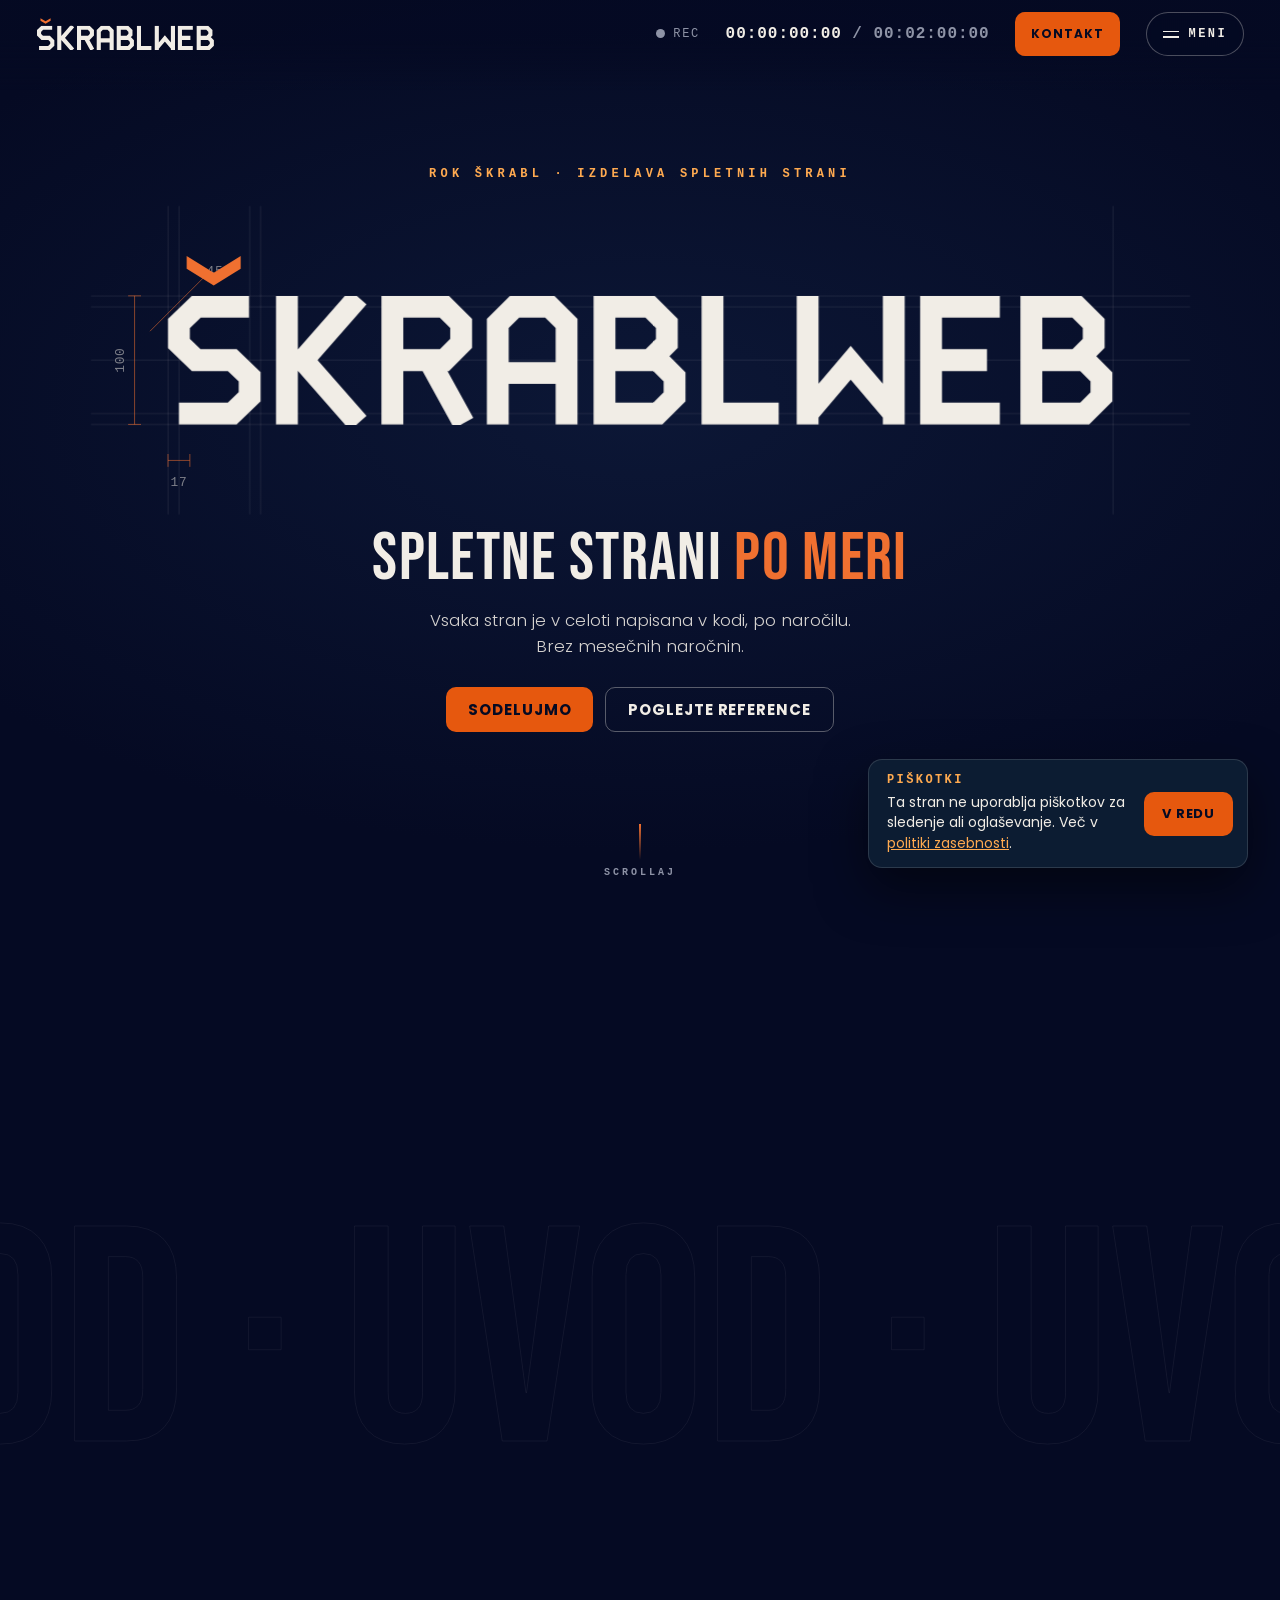
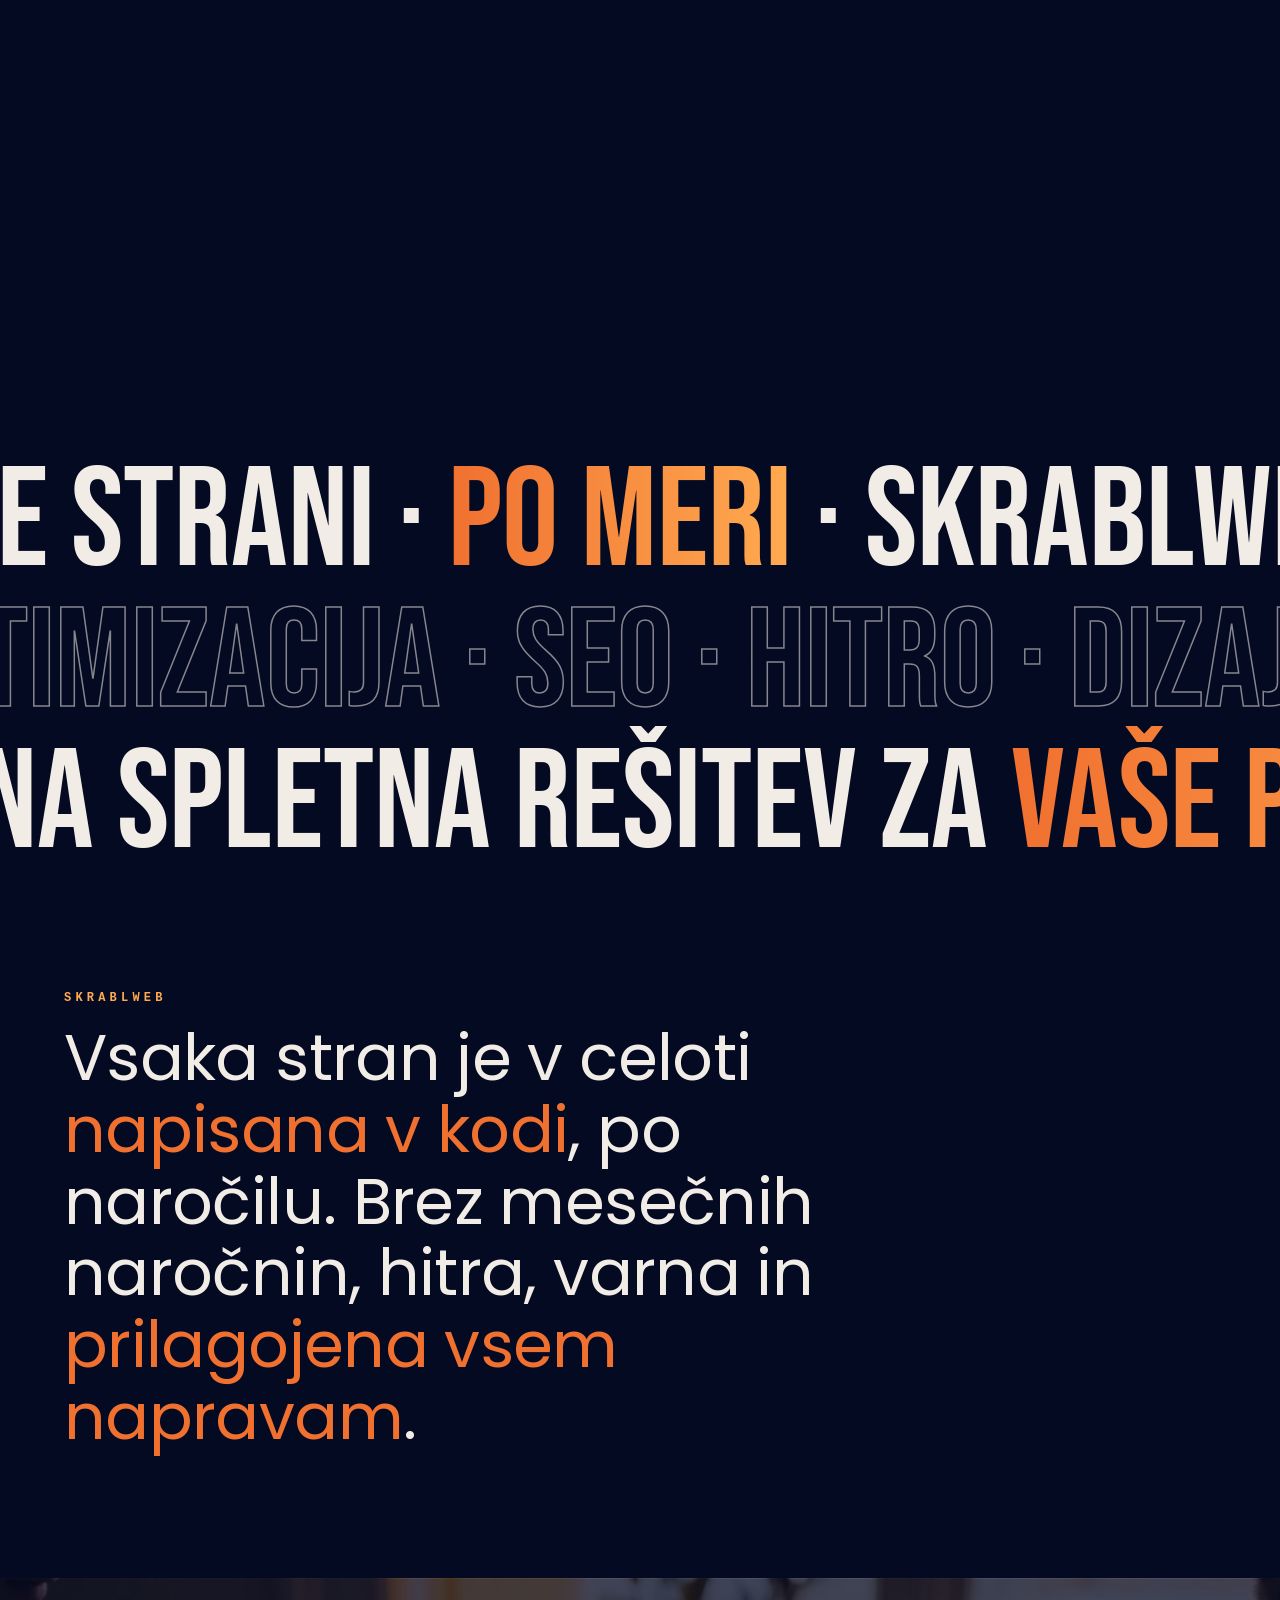
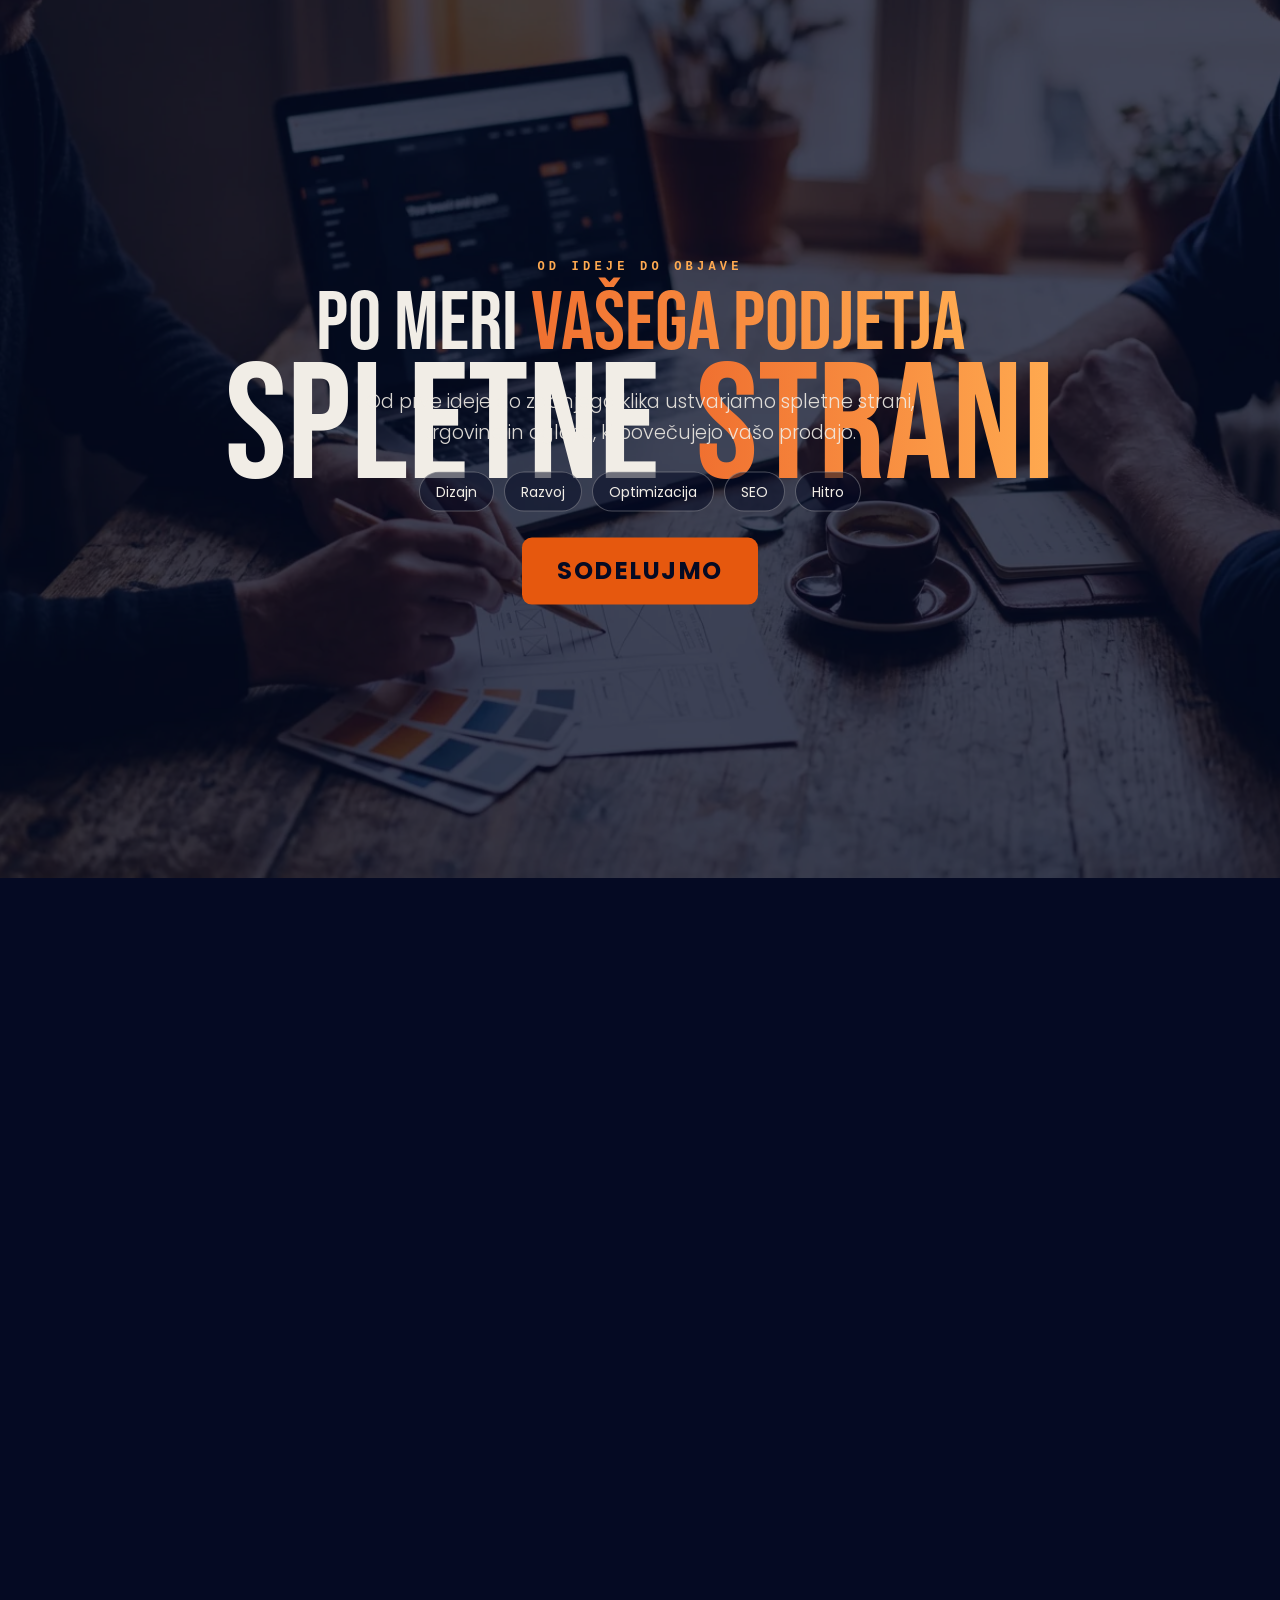
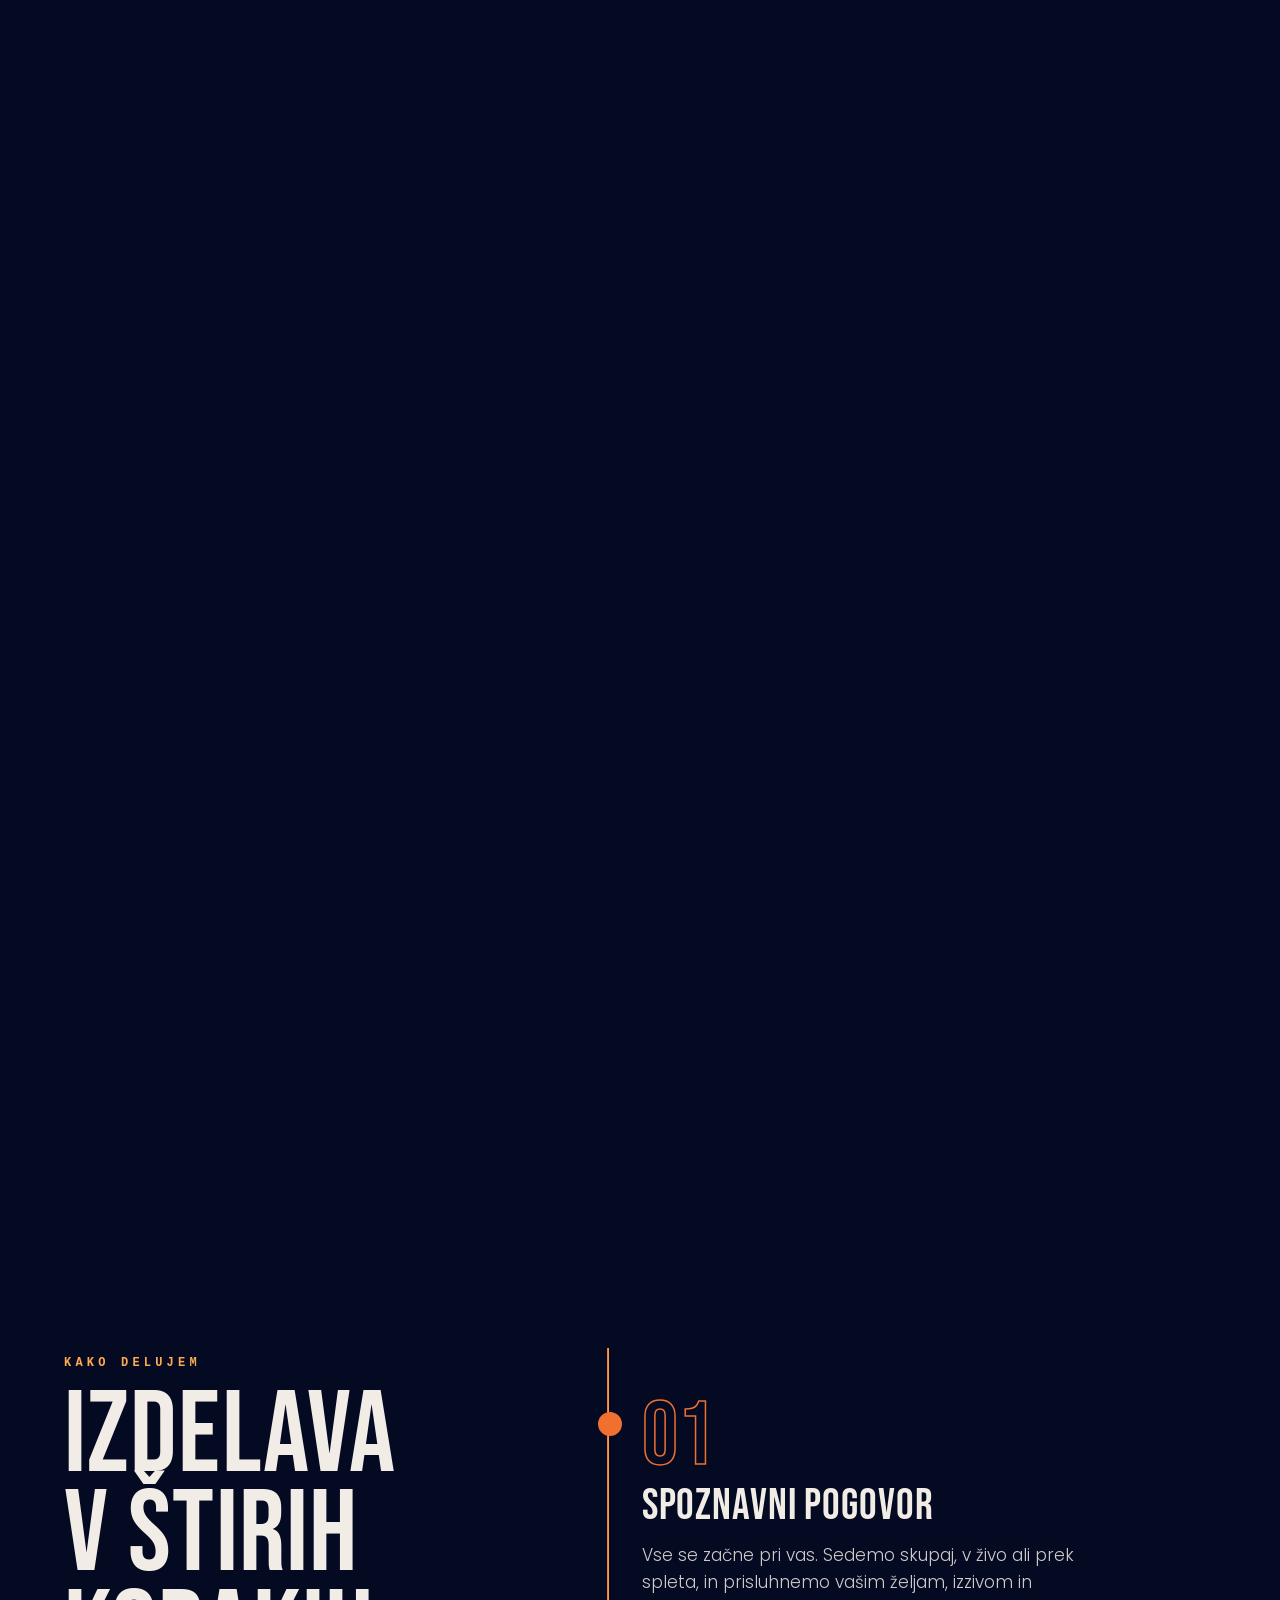
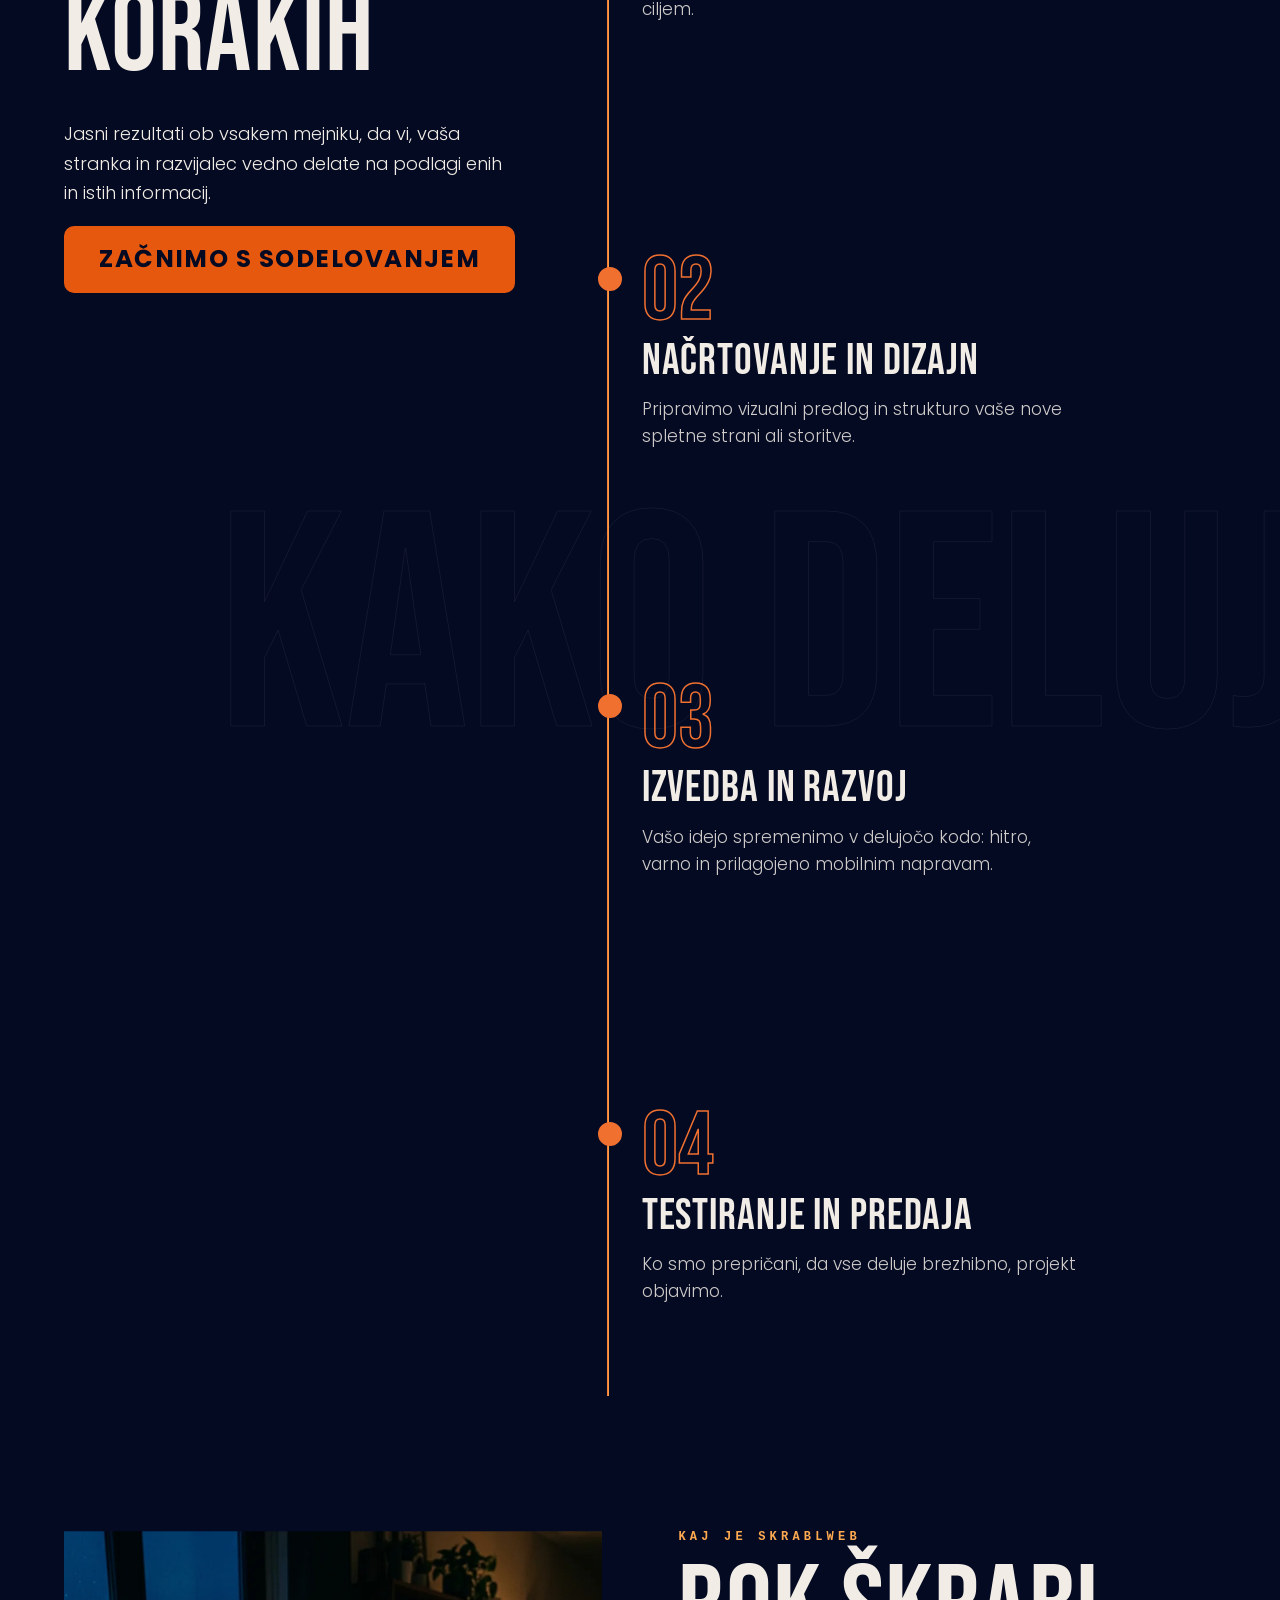
==== commit a2d7036a: "New Š hero, new photos, price list, soft scroll and responsive fixes - Hero: the Š logo is drawn on " ====
--- a/index.html
+++ b/index.html
@@ -23,13 +23,13 @@
 <link rel="apple-touch-icon" href="/img/apple-touch-icon.png?v=2">
 <link rel="manifest" href="/site.webmanifest?v=2">
 <meta name="theme-color" content="#050a23">
-<link rel="stylesheet" href="reel.css?v=202609302147">
+<link rel="stylesheet" href="reel.css?v=202610070115">
 </head>
 <body data-dur="120">
 <div id="stage">
   <canvas id="bg" aria-hidden="true"></canvas>
   <div id="world">
-<div class="obj hero" data-shot data-x="0" data-y="0" data-z="-500" data-d="500" data-md="420" data-chapter="Uvod"><div class="eyebrow">SKRABLWEB predstavlja</div><h1 class="ab">Spletne strani<span class="gt">po meri</span></h1><div class="hint">Scrollaj za predvajanje ↓</div></div>
+<div class="obj hero" style="display:none" data-shot data-x="0" data-y="0" data-z="-500" data-d="500" data-md="420" data-chapter="Uvod"><div class="eyebrow">SKRABLWEB predstavlja</div><h1 class="ab">Spletne strani<span class="gt">po meri</span></h1><div class="hint">Scrollaj za predvajanje ↓</div></div>
 <div class="obj tag ab" data-shot data-x="0" data-y="0" data-z="-2300" data-d="650" data-md="500">Dizajn <span class="dot">·</span> Razvoj <span class="dot">·</span> Optimizacija <span class="dot">·</span> SEO <span class="dot">·</span> Hitro<br><span class="gt">Moderna spletna rešitev za vaše podjetje</span></div>
 <i class="fx" data-type="ico" data-z="-3100" data-r="460" data-mr="360"></i>
 <div class="obj sect" data-shot data-x="0" data-y="-170" data-z="-4300" data-d="700" data-md="600" data-chapter="Reference" data-anchor="reference" data-my="-60" data-fy="0"><h2 class="ab">Reference</h2><p>Vsaka stran, ki je predstavljena, je v celoti narejena v kodi po naročilu. Brez potrebnega mesečnega plačila!</p></div>
@@ -43,7 +43,6 @@
 <i class="fx" data-type="floor" data-z="-31200" data-y="480"></i>
   </div>
 </div>
-<canvas id="grain" width="160" height="160" aria-hidden="true"></canvas>
 <div class="vignette" aria-hidden="true"></div>
 
 <header class="hud">
@@ -59,19 +58,38 @@
 <div class="menu" id="menu" role="dialog" aria-modal="true" aria-label="Izbira scene" aria-hidden="true">
   <button class="mbtn close" id="menuClose" type="button">Zapri ✕</button>
   <div class="kicker">Izbira scene</div>
-  <nav><a href="index.html" aria-current=page><span>00</span><b>Domov</b></a><a href="index.html#o_nas"><span>01</span><b>O meni</b></a><a href="stran.html"><span>02</span><b>Izdelava spletnih strani</b></a><a href="trgovina.html"><span>03</span><b>Izdelava spletne trgovine</b></a><a href="dizajn.html"><span>04</span><b>UI/UX dizajn</b></a><a href="katalogi.html"><span>05</span><b>Katalogi in fotografiranje</b></a><a href="seo.html"><span>06</span><b>SEO optimizacija</b></a><a href="marketing.html"><span>07</span><b>Digitalni marketing</b></a><a href="reference.html"><span>08</span><b>Reference</b></a><a href="index.html#kontakt-obr-vse"><span>09</span><b>Kontakt</b></a></nav>
+  <nav><a href="index.html" aria-current=page><span>00</span><b>Domov</b></a><a href="index.html#o_nas"><span>01</span><b>O meni</b></a><a href="stran.html"><span>02</span><b>Izdelava spletnih strani</b></a><a href="trgovina.html"><span>03</span><b>Izdelava spletne trgovine</b></a><a href="dizajn.html"><span>04</span><b>UI/UX dizajn</b></a><a href="katalogi.html"><span>05</span><b>Katalogi in fotografiranje</b></a><a href="seo.html"><span>06</span><b>SEO optimizacija</b></a><a href="marketing.html"><span>07</span><b>Digitalni marketing</b></a><a href="reference.html"><span>08</span><b>Reference</b></a><a href="index.html#cenik"><span>09</span><b>Cenik</b></a><a href="index.html#kontakt-obr-vse"><span>10</span><b>Kontakt</b></a></nav>
   <div class="contact"><a href="mailto:skrablrok1@gmail.com">skrablrok1@gmail.com</a> · <a href="tel:+38630239005">+386 30 239 005</a></div>
 </div>
 
 <main id="main" aria-label="SKRABLWEB | Izdelava spletnih strani po meri">
-<div class="reel" data-a="0" data-b="7" aria-hidden="true"></div>
+<section class="flow hero-pin" id="uvod" data-chapter="Uvod">
+  <div class="hstage" style="--hkmask:url(&quot;data:image/svg+xml;utf8,%3Csvg xmlns='http://www.w3.org/2000/svg' viewBox='-21 -31 42 23'%3E%3Cpath d='M-21,-31 L0,-18 L21,-31 L21,-21 L0,-8 L-21,-21 Z'/%3E%3C/svg%3E&quot;)">
+    <h1 class="sr">SKRABLWEB · spletne strani po meri</h1>
+    <div class="hwrap">
+      <span class="kick hk-in">Rok Škrabl · izdelava spletnih strani</span>
+      <svg class="hlogo" viewBox="-70 -80 875 250" aria-hidden="true">
+  <defs><clipPath id="hclip"><rect x="-20" y="0" width="775" height="100"/></clipPath></defs>
+  <g class="hgrid"><path d="M-60,0 H795"/><path d="M-60,8.5 H795"/><path d="M-60,50 H795"/><path d="M-60,91.5 H795"/><path d="M-60,100 H795"/><path d="M0,-70 V170"/><path d="M8.5,-70 V170"/><path d="M63.5,-70 V170"/><path d="M72,-70 V170"/><path d="M735,-70 V170"/></g><g class="hdims"><path d="M-26,0 V100 M-31,0 H-21 M-31,100 H-21"/><path d="M0,128 H17 M0,123 V133 M17,123 V133"/><path d="M-14,27.5 L27.5,-14"/><text x="-34" y="50" transform="rotate(-90 -34 50)" text-anchor="middle">100</text><text x="8.5" y="148" text-anchor="middle">17</text><text x="30" y="-16">45°</text></g>
+  <g class="hletters" clip-path="url(#hclip)"><g class="hl" style="--i:0;--dx:-3.60"><path d="M63,8.5 H22 L8.5,21.5 V37 L22,50 H50 L63.5,63 V78.5 L50,91.5 H8.5" transform="translate(0.0,0)" pathLength="1"/></g><g class="hl" style="--i:1;--dx:-2.70"><path d="M8.5,0 V100 M64,1 L21,50 L64,99" transform="translate(84.0,0)" pathLength="1"/></g><g class="hl" style="--i:2;--dx:-1.80"><path d="M8.5,100 V8.5 H49 L62,21.5 V37 L49,50 H8.5 M37,50 L64,99" transform="translate(166.0,0)" pathLength="1"/></g><g class="hl" style="--i:3;--dx:-0.90"><path d="M8.5,100 V21.5 L21.5,8.5 H49 L62,21.5 V100 M8.5,60 H62" transform="translate(248.0,0)" pathLength="1"/></g><g class="hl" style="--i:4;--dx:0.00"><path d="M8.5,50 H50 L63,63 V78.5 L50,91.5 H8.5 V8.5 H44 L57,21.5 V37 L44,50" transform="translate(331.0,0)" pathLength="1"/></g><g class="hl" style="--i:5;--dx:0.90"><path d="M8.5,0 V91.5 H60" transform="translate(415.0,0)" pathLength="1"/></g><g class="hl" style="--i:6;--dx:1.80"><path d="M8.5,0 V100 M8.5,91.5 L42,52 L75.5,91.5 M75.5,100 V0" transform="translate(489.0,0)" pathLength="1"/></g><g class="hl" style="--i:7;--dx:2.70"><path d="M62,8.5 H8.5 V91.5 H62 M8.5,50 H52" transform="translate(585.0,0)" pathLength="1"/></g><g class="hl" style="--i:8;--dx:3.60"><path d="M8.5,50 H50 L63,63 V78.5 L50,91.5 H8.5 V8.5 H44 L57,21.5 V37 L44,50" transform="translate(663.0,0)" pathLength="1"/></g></g>
+  <g class="hhk" style="--hx:35.50px"><path d="M-21,-31 L0,-18 L21,-31 L21,-21 L0,-8 L-21,-21 Z" transform="translate(35.50,0)"/></g>
+</svg>
+      <p class="hsub"><span class="w1">Spletne strani</span> <em>po meri</em></p>
+      <p class="hlead">Vsaka stran je v celoti napisana v kodi, po naročilu. Brez mesečnih naročnin.</p>
+      <div class="hcta"><a class="btn" href="#kontakt-obr-vse">Sodelujmo</a><a class="btn ghost" href="#reference">Poglejte reference</a></div>
+    </div>
+    <div class="hcue" aria-hidden="true"><i></i>Scrollaj</div>
+    <div class="hbig" aria-hidden="true"></div>
+  </div>
+</section>
+<div class="reel" data-a="1" data-b="7" aria-hidden="true"></div>
 <section class="flow marquee" aria-hidden="true"><div class="mrow " data-dir="-1">Spletne strani · <span class="g">po meri</span> · SKRABLWEB · Spletne strani · <span class="g">po meri</span> · SKRABLWEB · Spletne strani · <span class="g">po meri</span> · SKRABLWEB · Spletne strani · <span class="g">po meri</span> · SKRABLWEB · </div><div class="mrow o" data-dir="1">Dizajn · Razvoj · Optimizacija · SEO · Hitro · Dizajn · Razvoj · Optimizacija · SEO · Hitro · Dizajn · Razvoj · Optimizacija · SEO · Hitro · Dizajn · Razvoj · Optimizacija · SEO · Hitro · </div><div class="mrow " data-dir="-1">Moderna spletna rešitev za <span class="g">vaše podjetje</span> · Moderna spletna rešitev za <span class="g">vaše podjetje</span> · Moderna spletna rešitev za <span class="g">vaše podjetje</span> · Moderna spletna rešitev za <span class="g">vaše podjetje</span> · </div></section>
 <section class="flow statement">
   <div class="fwrap"><span class="kick">SKRABLWEB</span><p class="fillwords">Vsaka stran je v celoti <em>napisana v kodi</em>, po naročilu. Brez mesečnih naročnin, hitra, varna in <em>prilagojena vsem napravam</em>.</p></div>
 </section>
 <section class="flow zoom">
   <div class="zpin">
-    <div class="zframe"><img src="img/sodelovanje.webp" alt="" width="1536" height="1024" loading="lazy" decoding="async"></div>
+    <div class="zframe"><img src="img/sodelovanje.webp?v=2" alt="" width="1536" height="1024" loading="lazy" decoding="async"></div>
     <div class="ztext" aria-hidden="true"><span class="zl">Spletne</span><span class="zr">strani</span></div>
     <div class="zreveal"><span class="kick">Od ideje do objave</span><h2>Po meri <span class="gt">vašega podjetja</span></h2><p>Od prve ideje do zadnjega klika ustvarjamo spletne strani, trgovine in oglase, ki povečujejo vašo prodajo.</p><ul class="zl2"><li>Dizajn</li><li>Razvoj</li><li>Optimizacija</li><li>SEO</li><li>Hitro</li></ul><a class="btn" href="#kontakt-obr-vse">Sodelujmo</a></div>
   </div>
@@ -86,7 +104,7 @@
 </section>
 <section class="flow" id="o_nas" data-chapter="O meni">
   <div class="fwrap split">
-    <div class="fimg" data-par=".12"><img class="rv" src="img/onas.webp" alt="Primeri spletnih strani, ki sem jih izdelal" width="1385" height="1661" loading="lazy" decoding="async"></div>
+    <div class="fimg" data-par=".12"><img class="rv" src="img/onas.webp?v=2" alt="Delovni prostor SKRABLWEB: prenosnik in monitor s spletnimi stranmi" width="928" height="1113" loading="lazy" decoding="async"></div>
     <div>
       <span class="kick rv">Kaj je SKRABLWEB</span>
       <h2 class="fh rv" style="--d:.1s">Rok Škrabl</h2>
@@ -106,6 +124,39 @@
   <div class="fwrap">
     <span class="kick rv">Storitve</span><h2 class="fh rv" style="--d:.1s">Vse za vašo spletno prisotnost</h2>
     <div class="sgrid"><a class="scard rv" style="--d:0.00s" href="stran.html"><span class="ic">01 / 06</span><h3>Spletne strani</h3><p>Tehnično optimizirane, varne in prilagojene mobilnim napravam.</p><span class="more">Več →</span></a><a class="scard rv" style="--d:0.12s" href="trgovina.html"><span class="ic">02 / 06</span><h3>Spletne trgovine</h3><p>Od prvega klika do zaključenega nakupa, brez zapletov.</p><span class="more">Več →</span></a><a class="scard rv" style="--d:0.24s" href="dizajn.html"><span class="ic">03 / 06</span><h3>UI/UX dizajn</h3><p>Vizualna podoba, ki temelji na psihologiji barv in tipografiji.</p><span class="more">Več →</span></a><a class="scard rv" style="--d:0.00s" href="katalogi.html"><span class="ic">04 / 06</span><h3>Katalogi in fotografiranje</h3><p>Od pritiska na sprožilec do oddaje datotek v tiskarno.</p><span class="more">Več →</span></a><a class="scard rv" style="--d:0.12s" href="seo.html"><span class="ic">05 / 06</span><h3>SEO optimizacija</h3><p>Višje v Googlu in več organskega obiska brez plačanih klikov.</p><span class="more">Več →</span></a><a class="scard rv" style="--d:0.24s" href="marketing.html"><span class="ic">06 / 06</span><h3>Digitalni marketing</h3><p>Vaša ponudba pred ljudmi, ki jo v tem trenutku iščejo.</p><span class="more">Več →</span></a></div>
+  </div>
+</section>
+<section class="flow" id="cenik" data-chapter="Cenik">
+  <div class="fwrap">
+    <span class="kick rv">Cenik</span><h2 class="fh rv" style="--d:.1s">Izberite paket</h2>
+    <p class="fp rv" style="--d:.15s">Enkratno plačilo, brez mesečnih naročnin. Vsaka stran je napisana v kodi in prilagojena vsem napravam.</p>
+    <div class="pgrid3">
+      <article class="scard pcard rv" style="--d:0s">
+        <span class="ic">01 / 03 · Ena stran</span>
+        <h3>Vizitka</h3>
+        <div class="pprice"><b><span data-count="150">150</span><sup>€</sup></b></div>
+        <p>Ena stran z naslovno (hero) sekcijo: hitra in pregledna predstavitev vašega podjetja.</p>
+        <ul class="plist"><li>1 stran, samo hero sekcija</li><li>Prilagojena vsem napravam</li><li>Osnovna optimizacija za iskalnike</li><li>Brez mesečnih naročnin</li></ul>
+        <a class="btn ghost" href="#kontakt-obr-vse" data-paket="Vizitka – ena stran (150 €)" data-sv="sv1">Izberi paket</a>
+      </article>
+      <article class="scard pcard rv" style="--d:.12s">
+        <span class="ic">02 / 03 · Do 5 podstrani</span>
+        <h3>Predstavitvena stran</h3>
+        <div class="pprice"><small>od</small><b><span data-count="500">500</span><sup>€</sup></b></div>
+        <p>Pregledna spletna stran z do petimi podstranmi in osnovnim, čistim dizajnom.</p>
+        <ul class="plist"><li>Do 5 podstrani</li><li>Osnovni dizajn</li><li class="no">Brez scroll animacij in 3D objektov</li><li>Prilagojena vsem napravam</li><li>Osnovna optimizacija za iskalnike</li></ul>
+        <a class="btn ghost" href="#kontakt-obr-vse" data-paket="Predstavitvena stran – do 5 podstrani (od 500 €)" data-sv="sv1">Izberi paket</a>
+      </article>
+      <article class="scard pcard hot rv" style="--d:.24s">
+        <span class="ic">03 / 03 · Po meri</span>
+        <h3>Stran ali trgovina po meri</h3>
+        <div class="pprice"><b class="txt">Po dogovoru</b></div>
+        <p>Personalizirana spletna stran ali spletna trgovina, oblikovana od začetka samo za vas.</p>
+        <ul class="plist"><li>Spletna stran ali spletna trgovina</li><li>Dizajn po meri in osebni pristop</li><li>Scroll animacije in 3D, kot na tej strani</li><li>Število podstrani po dogovoru</li></ul>
+        <a class="btn" href="#kontakt-obr-vse" data-paket="Stran ali trgovina po meri (po dogovoru)">Pošlji povpraševanje</a>
+      </article>
+    </div>
+    <p class="pnote rv"><b>+</b><span><strong>Dodatno po dogovoru:</strong> vse, kar želite dodati izbranemu paketu (na primer več podstrani, dodatne slike in fotografije, dodatne funkcije), se zaračuna dodatno.</span></p>
   </div>
 </section>
 <div class="reel" data-a="8" data-b="9" aria-hidden="true"></div>
@@ -133,14 +184,15 @@
       <div class="fld"><label for="email">E-pošta</label><input id="email" name="email" type="email" placeholder="vas@email.com" autocomplete="email" required></div>
       <div class="fld"><label for="telefon">Telefon</label><input id="telefon" name="telefon" type="tel" placeholder="041 000 000" autocomplete="tel"></div>
       <fieldset><legend class="lg">Storitve</legend><label class="chk"><input id="sv0" type="checkbox" name="storitve" value="Grafično oblikovanje"><span>Grafično oblikovanje</span></label><label class="chk"><input id="sv1" type="checkbox" name="storitve" value="Izdelava spletne strani"><span>Spletna stran</span></label><label class="chk"><input id="sv2" type="checkbox" name="storitve" value="Izdelava spletne trgovine"><span>Spletna trgovina</span></label><label class="chk"><input id="sv3" type="checkbox" name="storitve" value="SEO optimizacija"><span>SEO optimizacija</span></label><label class="chk"><input id="sv4" type="checkbox" name="storitve" value="Oglaševanje"><span>Oglaševanje</span></label><label class="chk"><input id="sv5" type="checkbox" name="storitve" value="Brošura s fotografiranjem"><span>Brošura s fotografiranjem</span></label></fieldset>
+      <fieldset class="pak" id="paket"><legend class="lg">Izbrani paket</legend><label class="chk"><input id="pk0" type="radio" name="paket" value="" checked><span>Še ne vem</span></label><label class="chk"><input id="pk1" type="radio" name="paket" value="Vizitka – ena stran (150 €)"><span>Vizitka · 150 €</span></label><label class="chk"><input id="pk2" type="radio" name="paket" value="Predstavitvena stran – do 5 podstrani (od 500 €)"><span>Predstavitvena · od 500 €</span></label><label class="chk"><input id="pk3" type="radio" name="paket" value="Stran ali trgovina po meri (po dogovoru)"><span>Po meri · po dogovoru</span></label></fieldset>
       <div class="fld w"><label for="sporocilo">Sporočilo</label><textarea id="sporocilo" name="sporocilo" rows="5" placeholder="Opišite vaše želje..." required></textarea></div>
       <div class="send"><button class="btn" type="submit">Pošlji povpraševanje</button><span id="fmsg" role="status"></span></div>
       <p class="fnote">Vaše podatke uporabim samo za odgovor na povpraševanje. Več v <a href="zasebnost.html">politiki zasebnosti</a>.</p>
     </form>
     </div>
-    <footer><img src="img/skrablweb-logo-temno-ozadje.svg" alt="SKRABLWEB" width="1486" height="280" loading="lazy"><nav><a href="index.html#o_nas">O meni</a> <a href="index.html#storitve">Storitve</a> <a href="reference.html">Reference</a> <a href="index.html#kontakt-obr-vse">Kontakt</a> <a href="zasebnost.html">Zasebnost</a></nav><span>© 2026 SKRABLWEB · Internetne storitve</span></footer>
+    <footer><img src="img/skrablweb-logo-temno-ozadje.svg" alt="SKRABLWEB" width="1486" height="280" loading="lazy"><nav><a href="index.html#o_nas">O meni</a> <a href="index.html#storitve">Storitve</a> <a href="index.html#cenik">Cenik</a> <a href="reference.html">Reference</a> <a href="index.html#kontakt-obr-vse">Kontakt</a> <a href="zasebnost.html">Zasebnost</a></nav><span>© 2026 SKRABLWEB · Internetne storitve</span></footer>
   </div>
 </section>
-<script src="reel.js?v=202609302147"></script>
+<script src="reel.js?v=202610070115"></script>
 </body>
 </html>
--- a/reel.css
+++ b/reel.css
@@ -145,7 +145,7 @@
 .short .lap figcaption{padding:0;margin:0}
 
 /* ---------- film layers ---------- */
-#grain{position:fixed;inset:-10%;width:120%;height:120%;pointer-events:none;opacity:.045;image-rendering:pixelated;z-index:2}
+#grain{display:none} /* film grain removed: calm, clean background */
 .vignette{position:fixed;inset:0;pointer-events:none;z-index:2;background:radial-gradient(ellipse at center,transparent 45%,rgba(0,0,0,.72) 100%)}
 
 /* ---------- HUD ---------- */
@@ -427,3 +427,113 @@
 .legal footer{margin-top:80px}
 .legal footer a{color:inherit}
 .legal footer a:hover{color:var(--lamp-2)}
+
+/* ---------- HERO · Š — the logo is drawn on its construction grid, then the háček becomes a window into the 3D reel ---------- */
+.sr{position:absolute;width:1px;height:1px;overflow:hidden;clip:rect(0 0 0 0);white-space:nowrap}
+.flow.hero-pin{padding:0;height:300vh;background:transparent}
+.flow.hero-pin::before,.flow.hero-pin::after{display:none}
+.hstage{position:sticky;top:0;height:100vh;height:100svh;overflow:hidden;background:radial-gradient(110% 80% at 50% 45%,#0c1736 0%,var(--ink) 62%);display:grid;place-items:center}
+.hstage.hole{-webkit-mask:var(--hkmask) var(--hp,center)/var(--hs,0px) auto no-repeat,linear-gradient(#000 0 0);-webkit-mask-composite:xor;mask:var(--hkmask) var(--hp,center)/var(--hs,0px) auto no-repeat exclude,linear-gradient(#000 0 0)}
+.hwrap{position:relative;z-index:2;display:flex;flex-direction:column;align-items:center;text-align:center;padding:0 16px;width:100%}
+.hwrap .kick{margin-bottom:clamp(6px,1.4vh,14px)}
+.hlogo{display:block;width:min(92vw,1120px);height:auto;overflow:visible}
+.hgrid path{stroke:rgba(241,237,230,.1);stroke-width:1;vector-effect:non-scaling-stroke;fill:none}
+.hdims path{stroke:rgba(240,112,48,.55);stroke-width:1;vector-effect:non-scaling-stroke;fill:none}
+.hdims text{font:400 10px var(--f-mono);fill:rgba(241,237,230,.5);letter-spacing:.06em}
+.hl path{fill:none;stroke:var(--film);stroke-width:17;stroke-linejoin:miter;stroke-miterlimit:8;stroke-dasharray:1 1;stroke-dashoffset:1}
+.hhk{opacity:0}
+.hhk path{fill:var(--lamp)}
+.hgrid,.hdims{opacity:0}
+.hsub{font:400 clamp(30px,5.2vw,78px)/.95 var(--f-display);text-transform:uppercase;letter-spacing:.02em;margin:clamp(6px,1.6vh,18px) 0 .25em;opacity:0;transform:translateY(24px)}
+.hsub em{font-style:normal;color:var(--lamp)}
+.hlead{font:300 clamp(15px,1.3vw,19px)/1.55 var(--f-body);opacity:0;max-width:44ch;margin:0 auto;transform:translateY(20px);color:rgba(241,237,230,.88)}
+.hcta{display:flex;flex-wrap:wrap;justify-content:center;gap:12px;margin-top:clamp(14px,3vh,28px);opacity:0;transform:translateY(20px)}
+.hcta .btn{font-size:15px;padding:14px 22px}
+.hwrap .kick{opacity:0}
+.hcue{position:absolute;left:50%;bottom:calc(22px + env(safe-area-inset-bottom,0px));transform:translateX(-50%);display:flex;flex-direction:column;align-items:center;gap:8px;font:600 10px/1 var(--f-mono);letter-spacing:.3em;text-transform:uppercase;color:var(--dim);opacity:0;z-index:2}
+.hcue i{width:1.5px;height:36px;background:linear-gradient(var(--lamp),transparent);animation:cue 1.8s ease-in-out infinite}
+@keyframes cue{0%{transform:scaleY(.2);transform-origin:top}50%{transform:scaleY(1);transform-origin:top}100%{transform:scaleY(.2);transform-origin:bottom}}
+.hbig{position:absolute;left:0;top:0;width:10px;height:6px;background:var(--lamp);-webkit-mask:var(--hkmask) center/100% 100% no-repeat;mask:var(--hkmask) center/100% 100% no-repeat;opacity:0;z-index:3;pointer-events:none;will-change:transform,width,height}
+/* load sequence */
+.hero-pin.go .hgrid{animation:hfade 1.1s ease-out .05s forwards}
+.hero-pin.go .hdims{animation:hfade 1s ease-out .9s forwards}
+.hero-pin.go .hl path{animation:hdraw 1s cubic-bezier(.65,0,.25,1) forwards;animation-delay:calc(.2s + var(--i) * .085s)}
+.hero-pin.go .hhk{animation:hdrop .8s cubic-bezier(.34,1.56,.64,1) 1.35s forwards}
+.hero-pin.go .hwrap .kick{animation:hup .8s ease-out .15s forwards}
+.hero-pin.go .hsub{animation:hup .9s cubic-bezier(.2,.75,.15,1) 1.6s forwards}
+.hero-pin.go .hlead{animation:hup .9s cubic-bezier(.2,.75,.15,1) 1.78s forwards}
+.hero-pin.go .hcta{animation:hup .9s cubic-bezier(.2,.75,.15,1) 1.95s forwards}
+.hero-pin.go .hcue{animation:hfade .8s ease-out 2.4s forwards}
+@keyframes hfade{to{opacity:1}}
+@keyframes hdraw{to{stroke-dashoffset:0}}
+@keyframes hdrop{0%{opacity:0;transform:translateY(-70px)}35%{opacity:1}100%{opacity:1;transform:none}}
+@keyframes hup{to{opacity:1;transform:none}}
+/* scroll-driven part (vars set by reel.js): a = text leaves + letters part, b = háček travels to centre */
+.hero-pin.go .hwrap{transform:translateY(calc(var(--a,0) * -4vh)) scale(calc(1 + var(--a,0) * .08))}
+.hero-pin .hl{transform:translateX(calc(var(--dx) * var(--a,0) * 60px));opacity:calc(1 - var(--a,0) * 1.15);transition:none}
+.hero-pin.scrolled .hgrid,.hero-pin.scrolled .hdims{animation:none;opacity:calc(1 - var(--a,0) * 1.6)}
+.hero-pin.scrolled .hsub,.hero-pin.scrolled .hlead,.hero-pin.scrolled .hcta,.hero-pin.scrolled .hwrap .kick,.hero-pin.scrolled .hcue{animation:none;opacity:calc(1 - var(--a,0) * 2.2);transform:translateY(calc(var(--a,0) * -30px))}
+.hero-pin.scrolled .hl path{animation:none;stroke-dashoffset:0}
+.hero-pin.scrolled .hhk{animation:none;opacity:calc(1 - var(--bon,0))}
+@media (prefers-reduced-motion:reduce){
+  .flow.hero-pin{height:auto}.hstage{position:relative;height:auto;min-height:100svh;padding:120px 0 80px}
+  .hl path{stroke-dashoffset:0}.hhk,.hgrid,.hdims,.hsub,.hlead,.hcta,.hwrap .kick,.hcue{opacity:1;transform:none;animation:none}.hbig{display:none}
+}
+
+/* ---------- RESPONSIVE PASS — every screen size: short landscape phones, tablets, very large screens ---------- */
+#tc{white-space:nowrap}
+@media (max-width:1000px){#tc span{display:none}}
+.hlogo{width:min(92vw,1400px,125svh)}
+@media (min-width:1800px){.hsub{font-size:clamp(78px,4.4vw,110px)}.hlead{font-size:21px}.hcta .btn{font-size:17px;padding:17px 28px}}
+@media (max-height:540px) and (orientation:landscape){
+  .hlogo{width:min(64vw,100svh)}
+  .hwrap .kick{margin-bottom:2px;font-size:10px}
+  .hsub{font-size:clamp(24px,4.2vw,40px);margin:2px 0 .15em}
+  .hlead{display:none}
+  .hcta{margin-top:10px}.hcta .btn{padding:10px 16px;font-size:13px;min-height:40px}
+  .hcue{display:none}
+  .cookie{width:min(340px,calc(100vw - 24px));padding:10px 10px 10px 14px}.cookie p{font-size:12px;line-height:1.35}.cookie b{font-size:10px;margin-bottom:3px}.cookie .btn{min-height:38px;padding:9px 14px;font-size:12px}
+}
+@media (max-width:520px){
+  .cookie{left:12px;right:12px;width:auto;gap:10px;padding:10px 10px 10px 14px}
+  .cookie p{font-size:12.5px;line-height:1.4}.cookie b{font-size:10.5px;margin-bottom:4px}
+  .cookie .btn{min-height:40px;padding:10px 14px;font-size:12px}
+}
+/* hero kicker above the logo always on one line */
+.hwrap .kick{white-space:nowrap;max-width:100%}
+@media (max-width:600px){.hwrap .kick{letter-spacing:.14em;font-size:min(12px,calc((100vw - 32px) / 28))}}
+
+/* ---------- CENIK · price list ---------- */
+.pgrid3{display:grid;grid-template-columns:repeat(3,minmax(0,1fr));gap:18px;margin-top:40px;align-items:stretch}
+.pcard{min-height:0;padding:32px 30px 30px}
+.pcard:hover{transform:translateY(-6px)}
+.pcard h3{font-size:clamp(30px,2.6vw,40px)}
+.pprice{display:flex;align-items:flex-end;gap:10px;margin:6px 0 16px;padding-bottom:18px;border-bottom:1px solid var(--line)}
+.pprice b{font:400 clamp(64px,6.4vw,96px)/.85 var(--f-display);font-variant-numeric:tabular-nums;color:var(--film)}
+.pprice b sup{font-size:.4em;vertical-align:.95em;color:var(--lamp);margin-left:.04em}
+.pprice b.txt{font-size:clamp(44px,4.2vw,64px);line-height:.95;background:var(--grad);-webkit-background-clip:text;background-clip:text;color:transparent}
+.pprice small{font:600 12px/1 var(--f-mono);letter-spacing:.2em;text-transform:uppercase;color:var(--dim);padding-bottom:.6em}
+.pcard > p{margin-bottom:18px}
+.plist{list-style:none;margin:0 0 26px;padding:0;display:grid;gap:10px;font:400 15px/1.4 var(--f-body)}
+.plist li{position:relative;padding-left:26px}
+.plist li::before{content:"";position:absolute;left:2px;top:.32em;width:12px;height:7px;border-left:2px solid var(--lamp);border-bottom:2px solid var(--lamp);transform:rotate(-45deg)}
+.plist li.no{color:var(--dim)}
+.plist li.no::before{width:12px;height:0;top:.65em;border-left:0;border-bottom:2px solid var(--dim);transform:none}
+.pcard .btn{margin-top:auto;align-self:flex-start}
+.pcard.hot{border-color:rgba(240,112,48,.65);background:linear-gradient(160deg,rgba(240,112,48,.16),rgba(241,237,230,.02))}
+@media (max-width:980px){.pgrid3{grid-template-columns:1fr;max-width:560px}}
+.pcard .ic{text-transform:uppercase;letter-spacing:.18em}
+.pcard .btn{font-size:14px;padding:14px 22px;min-height:48px}
+@media (min-width:981px){.pcard h3{min-height:1.9em}}
+.pprice{box-sizing:border-box;min-height:calc(clamp(64px,6.4vw,96px) * .85 + 19px)}
+.pprice b.txt{line-height:.85}
+
+/* package choice in the contact form */
+fieldset.pak{border-radius:14px;transition:box-shadow .5s}
+fieldset.pak.flash{animation:pakflash 1.6s ease-out}
+@keyframes pakflash{0%,30%{box-shadow:0 0 0 2px var(--lamp),0 0 0 10px rgba(240,112,48,.18)}100%{box-shadow:0 0 0 0 transparent}}
+
+/* cenik: note about extras */
+.pnote{display:flex;gap:14px;align-items:flex-start;max-width:760px;margin:26px 0 0;padding:18px 20px;border:1px dashed rgba(240,112,48,.55);border-radius:12px;font:300 15px/1.55 var(--f-body);color:rgba(241,237,230,.88)}
+.pnote b{flex:none;display:grid;place-items:center;width:28px;height:28px;border-radius:50%;background:var(--brand);color:var(--ink);font:700 18px/1 var(--f-body)}
+.pnote strong{font-weight:600;color:var(--film)}
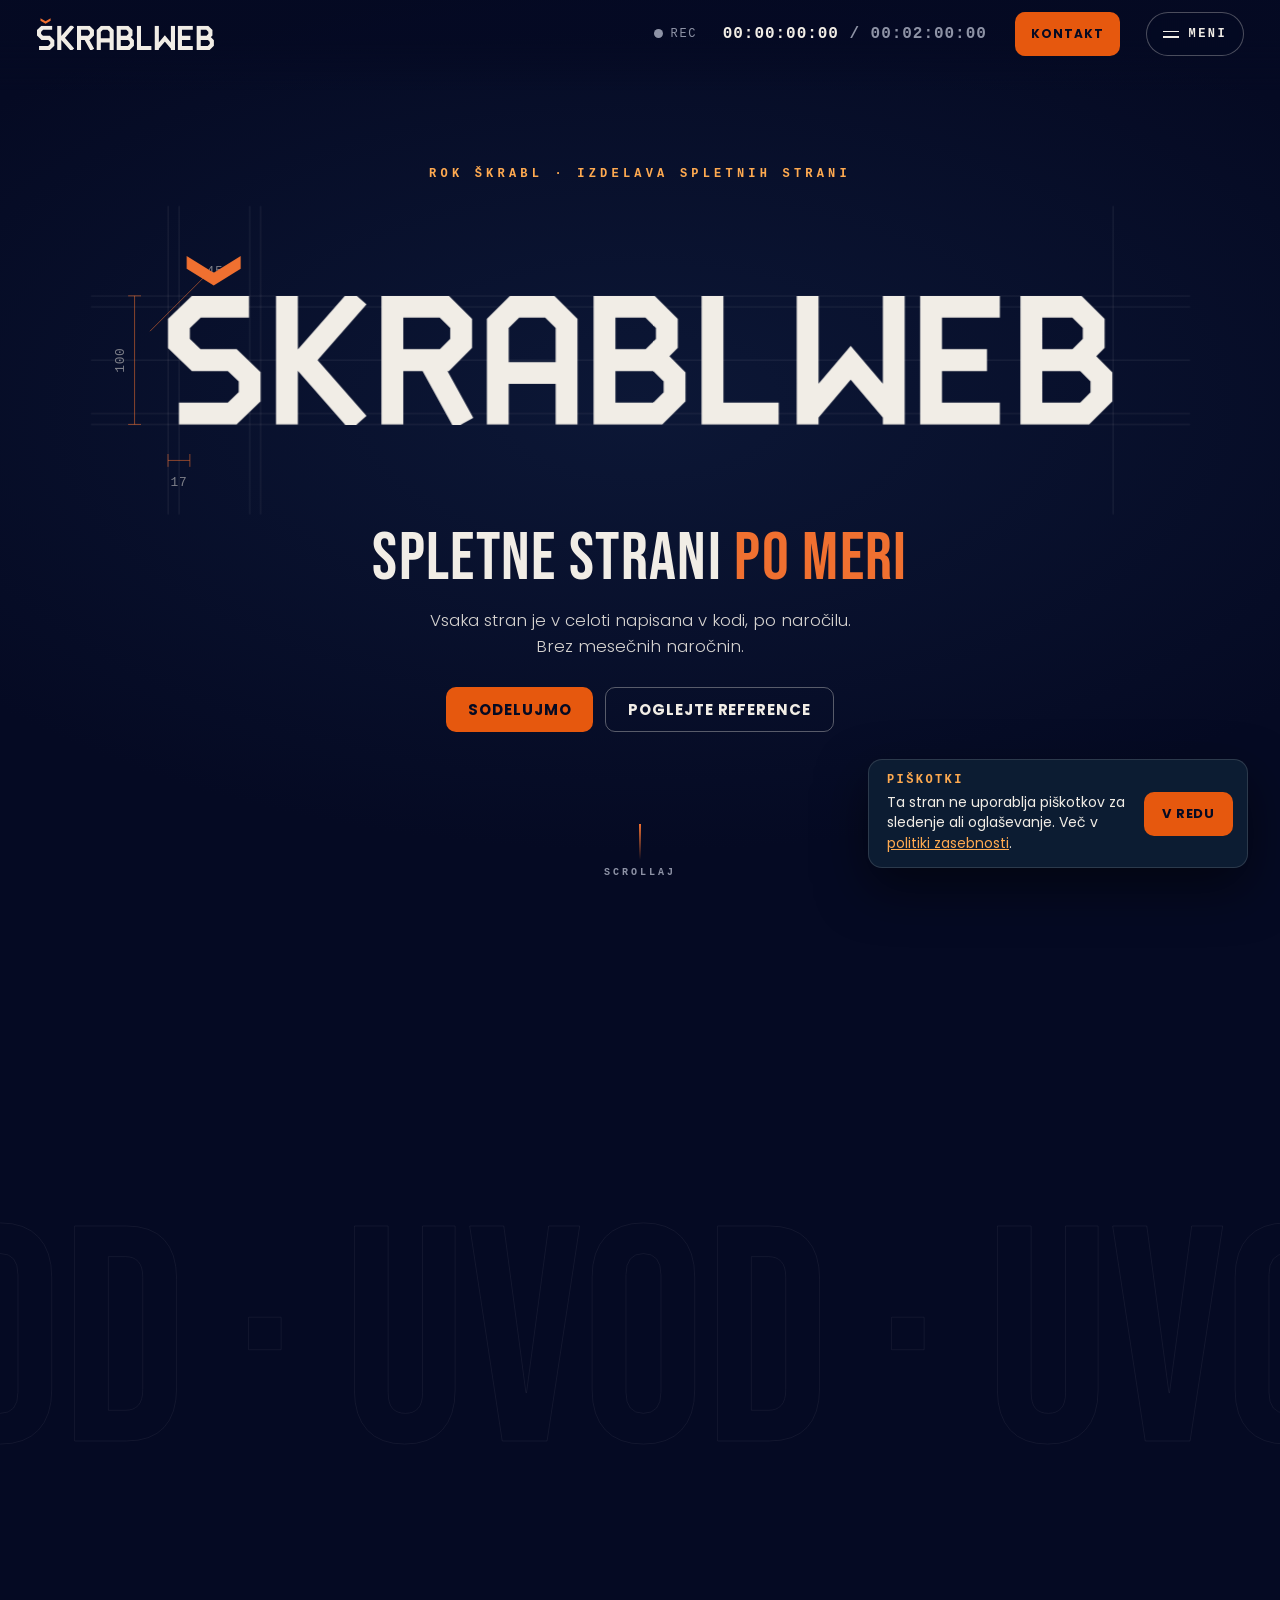
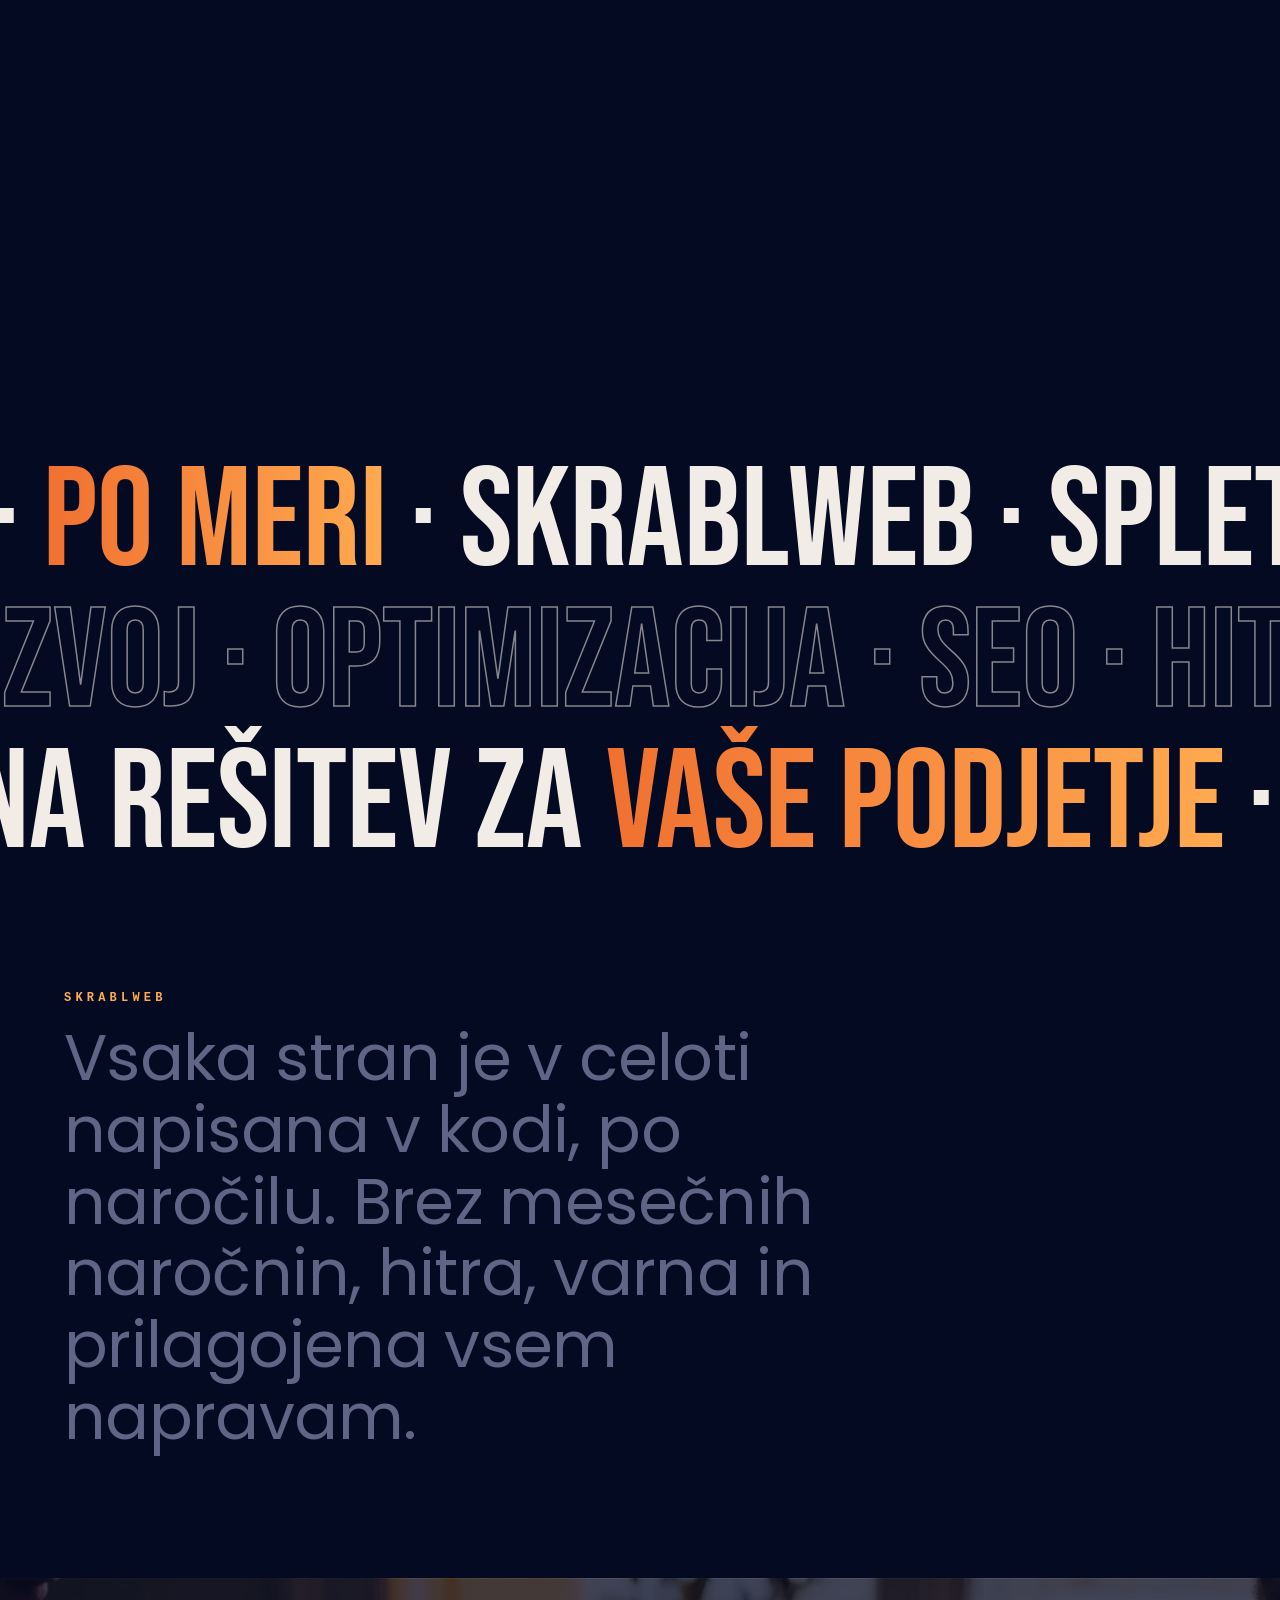
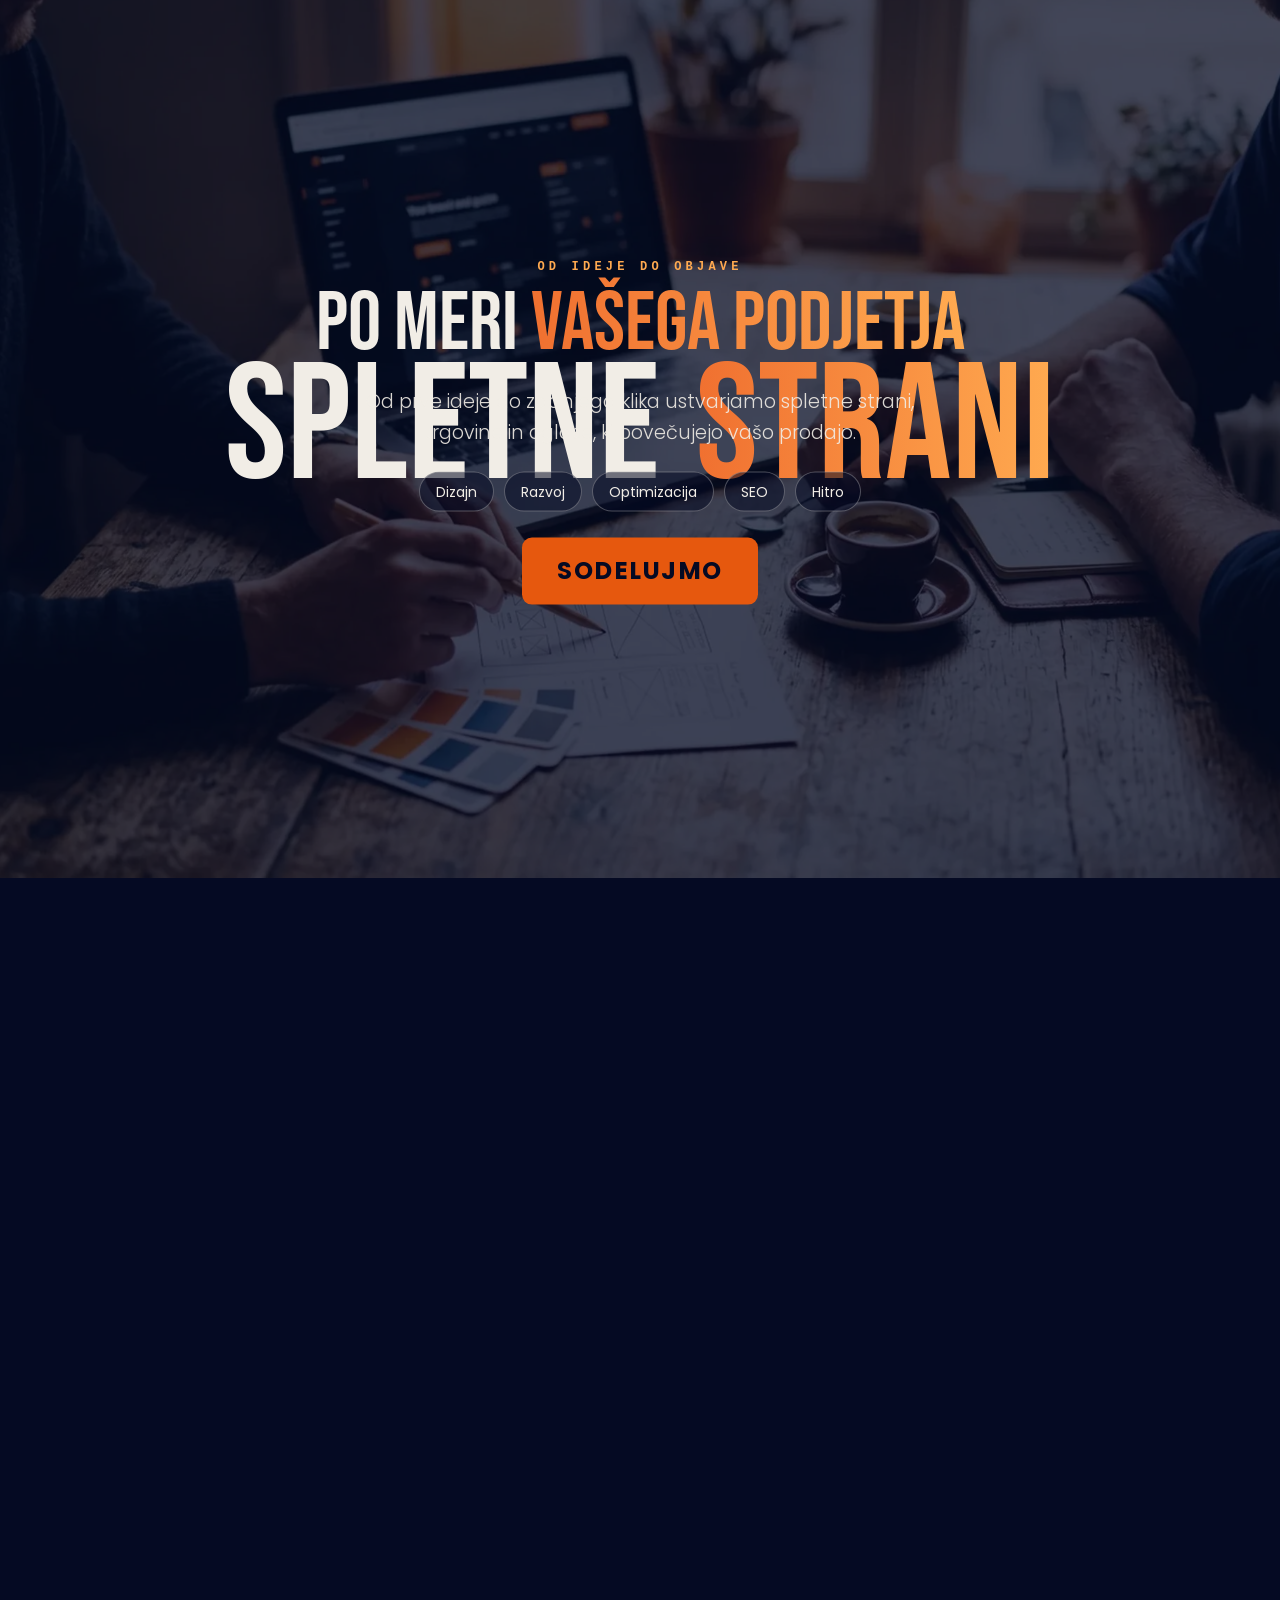
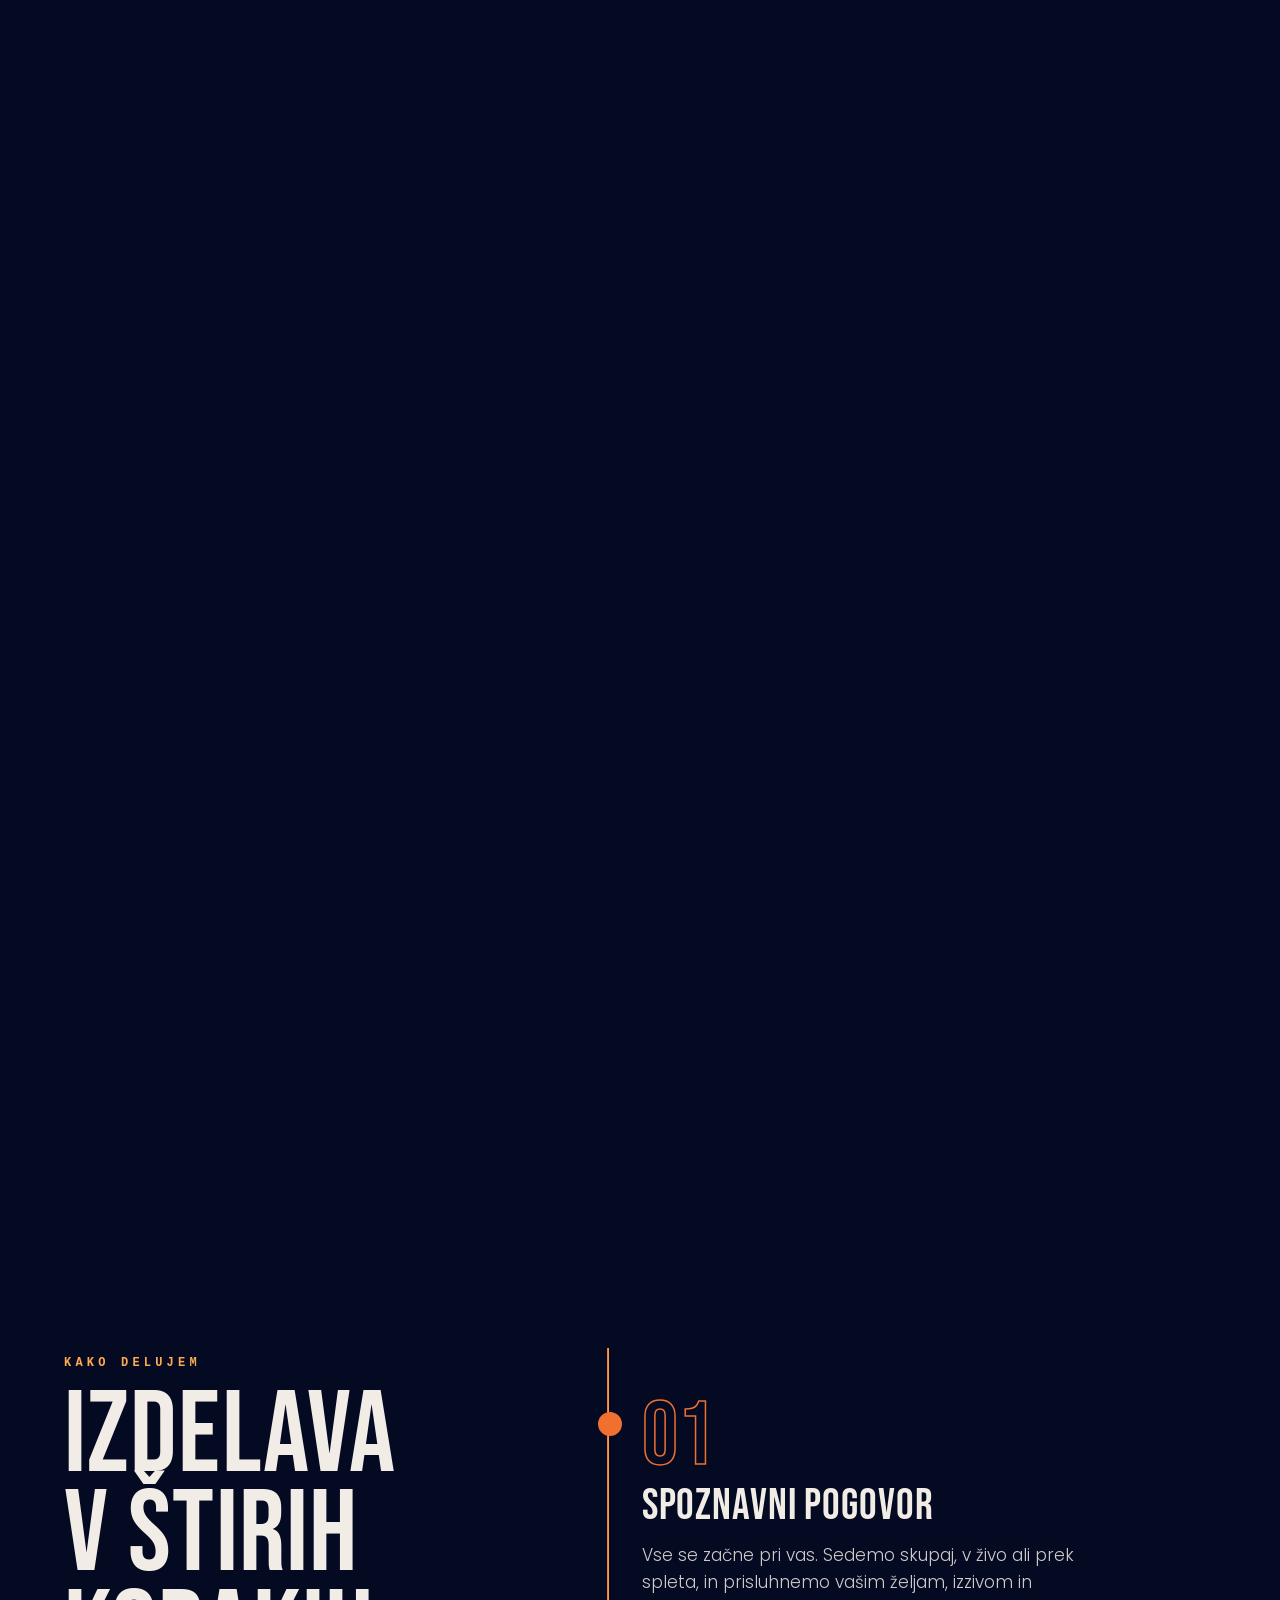
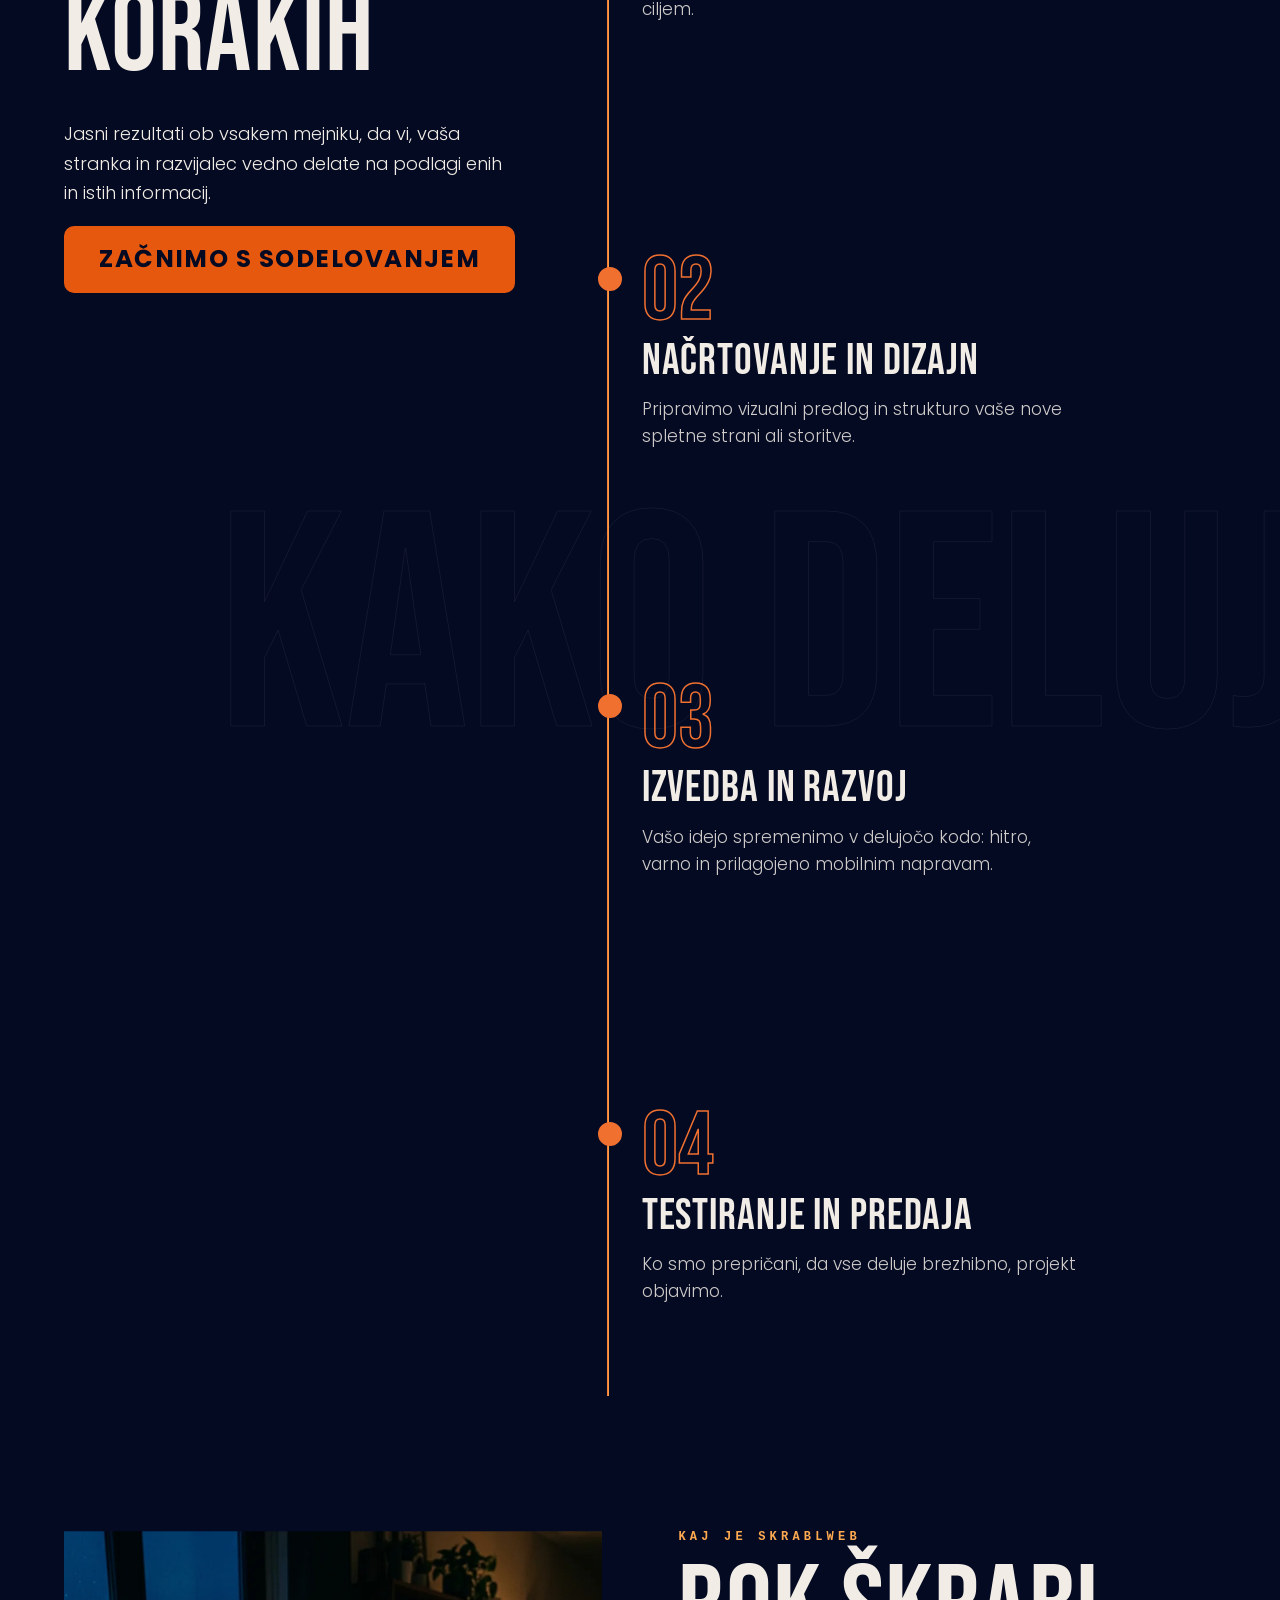
==== commit f75542ae: "PageSpeed pass: lighter fonts, no layout shifts, accessibility fixes - Fonts subset to the character" ====
--- a/index.html
+++ b/index.html
@@ -23,13 +23,13 @@
 <link rel="apple-touch-icon" href="/img/apple-touch-icon.png?v=2">
 <link rel="manifest" href="/site.webmanifest?v=2">
 <meta name="theme-color" content="#050a23">
-<link rel="stylesheet" href="reel.css?v=202610070115">
+<link rel="stylesheet" href="reel.css?v=202610070300">
 </head>
 <body data-dur="120">
 <div id="stage">
   <canvas id="bg" aria-hidden="true"></canvas>
   <div id="world">
-<div class="obj hero" style="display:none" data-shot data-x="0" data-y="0" data-z="-500" data-d="500" data-md="420" data-chapter="Uvod"><div class="eyebrow">SKRABLWEB predstavlja</div><h1 class="ab">Spletne strani<span class="gt">po meri</span></h1><div class="hint">Scrollaj za predvajanje ↓</div></div>
+<div class="obj hero" style="display:none" data-shot data-x="0" data-y="0" data-z="-500" data-d="500" data-md="420" data-chapter="Uvod"><div class="eyebrow">SKRABLWEB predstavlja</div><p class="ab">Spletne strani<span class="gt">po meri</span></p><div class="hint">Scrollaj za predvajanje ↓</div></div>
 <div class="obj tag ab" data-shot data-x="0" data-y="0" data-z="-2300" data-d="650" data-md="500">Dizajn <span class="dot">·</span> Razvoj <span class="dot">·</span> Optimizacija <span class="dot">·</span> SEO <span class="dot">·</span> Hitro<br><span class="gt">Moderna spletna rešitev za vaše podjetje</span></div>
 <i class="fx" data-type="ico" data-z="-3100" data-r="460" data-mr="360"></i>
 <div class="obj sect" data-shot data-x="0" data-y="-170" data-z="-4300" data-d="700" data-md="600" data-chapter="Reference" data-anchor="reference" data-my="-60" data-fy="0"><h2 class="ab">Reference</h2><p>Vsaka stran, ki je predstavljena, je v celoti narejena v kodi po naročilu. Brez potrebnega mesečnega plačila!</p></div>
@@ -99,7 +99,7 @@
     <div class="side"><span class="kick rv">Kako delujem</span><h2 class="fh rv" style="--d:.1s">Izdelava v štirih korakih</h2>
       <p class="fp rv" style="--d:.2s">Jasni rezultati ob vsakem mejniku, da vi, vaša stranka in razvijalec vedno delate na podlagi enih in istih informacij.</p>
       <a class="btn rv" style="--d:.3s" href="#kontakt-obr-vse">Začnimo s sodelovanjem</a></div>
-    <div class="ptrack"><div class="pstep"><div class="n">01</div><h3>Spoznavni pogovor</h3><p>Vse se začne pri vas. Sedemo skupaj, v živo ali prek spleta, in prisluhnemo vašim željam, izzivom in ciljem.</p></div><div class="pstep"><div class="n">02</div><h3>Načrtovanje in dizajn</h3><p>Pripravimo vizualni predlog in strukturo vaše nove spletne strani ali storitve.</p></div><div class="pstep"><div class="n">03</div><h3>Izvedba in razvoj</h3><p>Vašo idejo spremenimo v delujočo kodo: hitro, varno in prilagojeno mobilnim napravam.</p></div><div class="pstep"><div class="n">04</div><h3>Testiranje in predaja</h3><p>Ko smo prepričani, da vse deluje brezhibno, projekt objavimo.</p></div></div>
+    <div class="ptrack"><div class="pstep"><div class="n" data-n="01" aria-hidden="true"></div><h3>Spoznavni pogovor</h3><p>Vse se začne pri vas. Sedemo skupaj, v živo ali prek spleta, in prisluhnemo vašim željam, izzivom in ciljem.</p></div><div class="pstep"><div class="n" data-n="02" aria-hidden="true"></div><h3>Načrtovanje in dizajn</h3><p>Pripravimo vizualni predlog in strukturo vaše nove spletne strani ali storitve.</p></div><div class="pstep"><div class="n" data-n="03" aria-hidden="true"></div><h3>Izvedba in razvoj</h3><p>Vašo idejo spremenimo v delujočo kodo: hitro, varno in prilagojeno mobilnim napravam.</p></div><div class="pstep"><div class="n" data-n="04" aria-hidden="true"></div><h3>Testiranje in predaja</h3><p>Ko smo prepričani, da vse deluje brezhibno, projekt objavimo.</p></div></div>
   </div>
 </section>
 <section class="flow" id="o_nas" data-chapter="O meni">
@@ -193,6 +193,6 @@
     <footer><img src="img/skrablweb-logo-temno-ozadje.svg" alt="SKRABLWEB" width="1486" height="280" loading="lazy"><nav><a href="index.html#o_nas">O meni</a> <a href="index.html#storitve">Storitve</a> <a href="index.html#cenik">Cenik</a> <a href="reference.html">Reference</a> <a href="index.html#kontakt-obr-vse">Kontakt</a> <a href="zasebnost.html">Zasebnost</a></nav><span>© 2026 SKRABLWEB · Internetne storitve</span></footer>
   </div>
 </section>
-<script src="reel.js?v=202610070115"></script>
+<script src="reel.js?v=202610070300"></script>
 </body>
 </html>
--- a/reel.css
+++ b/reel.css
@@ -1,12 +1,12 @@
 /* Fonts: Bebas Neue + Poppins (self-hosted, embedded) */
-@font-face{font-family:'Bebas Neue';font-style:normal;font-weight:400;font-display:swap;src:url([data-uri]) format('woff2');unicode-range:U+0100-02BA, U+02BD-02C5, U+02C7-02CC, U+02CE-02D7, U+02DD-02FF, U+0304, U+0308, U+0329, U+1D00-1DBF, U+1E00-1E9F, U+1EF2-1EFF, U+2020, U+20A0-20AB, U+20AD-20C0, U+2113, U+2C60-2C7F, U+A720-A7FF}
-@font-face{font-family:'Bebas Neue';font-style:normal;font-weight:400;font-display:swap;src:url([data-uri]) format('woff2');unicode-range:U+0000-00FF, U+0131, U+0152-0153, U+02BB-02BC, U+02C6, U+02DA, U+02DC, U+0304, U+0308, U+0329, U+2000-206F, U+20AC, U+2122, U+2191, U+2193, U+2212, U+2215, U+FEFF, U+FFFD}
-@font-face{font-family:'Poppins';font-style:normal;font-weight:300;font-display:swap;src:url([data-uri]) format('woff2');unicode-range:U+0100-02BA, U+02BD-02C5, U+02C7-02CC, U+02CE-02D7, U+02DD-02FF, U+0304, U+0308, U+0329, U+1D00-1DBF, U+1E00-1E9F, U+1EF2-1EFF, U+2020, U+20A0-20AB, U+20AD-20C0, U+2113, U+2C60-2C7F, U+A720-A7FF}
-@font-face{font-family:'Poppins';font-style:normal;font-weight:300;font-display:swap;src:url([data-uri]) format('woff2');unicode-range:U+0000-00FF, U+0131, U+0152-0153, U+02BB-02BC, U+02C6, U+02DA, U+02DC, U+0304, U+0308, U+0329, U+2000-206F, U+20AC, U+2122, U+2191, U+2193, U+2212, U+2215, U+FEFF, U+FFFD}
-@font-face{font-family:'Poppins';font-style:normal;font-weight:400;font-display:swap;src:url([data-uri]) format('woff2');unicode-range:U+0100-02BA, U+02BD-02C5, U+02C7-02CC, U+02CE-02D7, U+02DD-02FF, U+0304, U+0308, U+0329, U+1D00-1DBF, U+1E00-1E9F, U+1EF2-1EFF, U+2020, U+20A0-20AB, U+20AD-20C0, U+2113, U+2C60-2C7F, U+A720-A7FF}
-@font-face{font-family:'Poppins';font-style:normal;font-weight:400;font-display:swap;src:url([data-uri]) format('woff2');unicode-range:U+0000-00FF, U+0131, U+0152-0153, U+02BB-02BC, U+02C6, U+02DA, U+02DC, U+0304, U+0308, U+0329, U+2000-206F, U+20AC, U+2122, U+2191, U+2193, U+2212, U+2215, U+FEFF, U+FFFD}
-@font-face{font-family:'Poppins';font-style:normal;font-weight:700;font-display:swap;src:url([data-uri]) format('woff2');unicode-range:U+0100-02BA, U+02BD-02C5, U+02C7-02CC, U+02CE-02D7, U+02DD-02FF, U+0304, U+0308, U+0329, U+1D00-1DBF, U+1E00-1E9F, U+1EF2-1EFF, U+2020, U+20A0-20AB, U+20AD-20C0, U+2113, U+2C60-2C7F, U+A720-A7FF}
-@font-face{font-family:'Poppins';font-style:normal;font-weight:700;font-display:swap;src:url([data-uri]) format('woff2');unicode-range:U+0000-00FF, U+0131, U+0152-0153, U+02BB-02BC, U+02C6, U+02DA, U+02DC, U+0304, U+0308, U+0329, U+2000-206F, U+20AC, U+2122, U+2191, U+2193, U+2212, U+2215, U+FEFF, U+FFFD}
+@font-face{font-family:'Bebas Neue';font-style:normal;font-weight:400;font-display:block;src:url([data-uri]) format('woff2');unicode-range:U+0020,U+0106,U+0107,U+010C,U+010D,U+0110,U+0111,U+0160,U+0161,U+017D,U+017E}
+@font-face{font-family:'Bebas Neue';font-style:normal;font-weight:400;font-display:block;src:url([data-uri]) format('woff2');unicode-range:U+0020,U+0021,U+0022,U+0023,U+0024,U+0025,U+0026,U+0027,U+0028,U+0029,U+002A,U+002B,U+002C,U+002D,U+002E,U+002F,U+0030,U+0031,U+0032,U+0033,U+0034,U+0035,U+0036,U+0037,U+0038,U+0039,U+003A,U+003B,U+003C,U+003D,U+003E,U+003F,U+0040,U+0041,U+0042,U+0043,U+0044,U+0045,U+0046,U+0047,U+0048,U+0049,U+004A,U+004B,U+004C,U+004D,U+004E,U+004F,U+0050,U+0051,U+0052,U+0053,U+0054,U+0055,U+0056,U+0057,U+0058,U+0059,U+005A,U+005B,U+005C,U+005D,U+005E,U+005F,U+0060,U+0061,U+0062,U+0063,U+0064,U+0065,U+0066,U+0067,U+0068,U+0069,U+006A,U+006B,U+006C,U+006D,U+006E,U+006F,U+0070,U+0071,U+0072,U+0073,U+0074,U+0075,U+0076,U+0077,U+0078,U+0079,U+007A,U+007B,U+007C,U+007D,U+007E,U+00A9,U+00B0,U+00B7,U+00D7,U+00E1,U+2013,U+2014,U+2018,U+2019,U+201C,U+201D,U+201E,U+2026,U+20AC}
+@font-face{font-family:'Poppins';font-style:normal;font-weight:300;font-display:block;src:url([data-uri]) format('woff2');unicode-range:U+0020,U+0106,U+0107,U+010C,U+010D,U+0110,U+0111,U+0160,U+0161,U+017D,U+017E}
+@font-face{font-family:'Poppins';font-style:normal;font-weight:300;font-display:block;src:url([data-uri]) format('woff2');unicode-range:U+0020,U+0021,U+0022,U+0023,U+0024,U+0025,U+0026,U+0027,U+0028,U+0029,U+002A,U+002B,U+002C,U+002D,U+002E,U+002F,U+0030,U+0031,U+0032,U+0033,U+0034,U+0035,U+0036,U+0037,U+0038,U+0039,U+003A,U+003B,U+003C,U+003D,U+003E,U+003F,U+0040,U+0041,U+0042,U+0043,U+0044,U+0045,U+0046,U+0047,U+0048,U+0049,U+004A,U+004B,U+004C,U+004D,U+004E,U+004F,U+0050,U+0051,U+0052,U+0053,U+0054,U+0055,U+0056,U+0057,U+0058,U+0059,U+005A,U+005B,U+005C,U+005D,U+005E,U+005F,U+0060,U+0061,U+0062,U+0063,U+0064,U+0065,U+0066,U+0067,U+0068,U+0069,U+006A,U+006B,U+006C,U+006D,U+006E,U+006F,U+0070,U+0071,U+0072,U+0073,U+0074,U+0075,U+0076,U+0077,U+0078,U+0079,U+007A,U+007B,U+007C,U+007D,U+007E,U+00A9,U+00B0,U+00B7,U+00D7,U+00E1,U+2013,U+2014,U+2018,U+2019,U+201C,U+201D,U+201E,U+2026,U+20AC}
+@font-face{font-family:'Poppins';font-style:normal;font-weight:400;font-display:block;src:url([data-uri]) format('woff2');unicode-range:U+0020,U+0106,U+0107,U+010C,U+010D,U+0110,U+0111,U+0160,U+0161,U+017D,U+017E}
+@font-face{font-family:'Poppins';font-style:normal;font-weight:400;font-display:block;src:url([data-uri]) format('woff2');unicode-range:U+0020,U+0021,U+0022,U+0023,U+0024,U+0025,U+0026,U+0027,U+0028,U+0029,U+002A,U+002B,U+002C,U+002D,U+002E,U+002F,U+0030,U+0031,U+0032,U+0033,U+0034,U+0035,U+0036,U+0037,U+0038,U+0039,U+003A,U+003B,U+003C,U+003D,U+003E,U+003F,U+0040,U+0041,U+0042,U+0043,U+0044,U+0045,U+0046,U+0047,U+0048,U+0049,U+004A,U+004B,U+004C,U+004D,U+004E,U+004F,U+0050,U+0051,U+0052,U+0053,U+0054,U+0055,U+0056,U+0057,U+0058,U+0059,U+005A,U+005B,U+005C,U+005D,U+005E,U+005F,U+0060,U+0061,U+0062,U+0063,U+0064,U+0065,U+0066,U+0067,U+0068,U+0069,U+006A,U+006B,U+006C,U+006D,U+006E,U+006F,U+0070,U+0071,U+0072,U+0073,U+0074,U+0075,U+0076,U+0077,U+0078,U+0079,U+007A,U+007B,U+007C,U+007D,U+007E,U+00A9,U+00B0,U+00B7,U+00D7,U+00E1,U+2013,U+2014,U+2018,U+2019,U+201C,U+201D,U+201E,U+2026,U+20AC}
+@font-face{font-family:'Poppins';font-style:normal;font-weight:700;font-display:block;src:url([data-uri]) format('woff2');unicode-range:U+0020,U+0106,U+0107,U+010C,U+010D,U+0110,U+0111,U+0160,U+0161,U+017D,U+017E}
+@font-face{font-family:'Poppins';font-style:normal;font-weight:700;font-display:block;src:url([data-uri]) format('woff2');unicode-range:U+0020,U+0021,U+0022,U+0023,U+0024,U+0025,U+0026,U+0027,U+0028,U+0029,U+002A,U+002B,U+002C,U+002D,U+002E,U+002F,U+0030,U+0031,U+0032,U+0033,U+0034,U+0035,U+0036,U+0037,U+0038,U+0039,U+003A,U+003B,U+003C,U+003D,U+003E,U+003F,U+0040,U+0041,U+0042,U+0043,U+0044,U+0045,U+0046,U+0047,U+0048,U+0049,U+004A,U+004B,U+004C,U+004D,U+004E,U+004F,U+0050,U+0051,U+0052,U+0053,U+0054,U+0055,U+0056,U+0057,U+0058,U+0059,U+005A,U+005B,U+005C,U+005D,U+005E,U+005F,U+0060,U+0061,U+0062,U+0063,U+0064,U+0065,U+0066,U+0067,U+0068,U+0069,U+006A,U+006B,U+006C,U+006D,U+006E,U+006F,U+0070,U+0071,U+0072,U+0073,U+0074,U+0075,U+0076,U+0077,U+0078,U+0079,U+007A,U+007B,U+007C,U+007D,U+007E,U+00A9,U+00B0,U+00B7,U+00D7,U+00E1,U+2013,U+2014,U+2018,U+2019,U+201C,U+201D,U+201E,U+2026,U+20AC}
 /* SKRABLWEB reel — a fixed 3D stage the camera flies through while you scroll; contact rolls up as end credits.
    Colours and faces follow the existing skrablweb.si brand (navy #050a23, orange #e6580e → #ffaa50, Bebas Neue + Poppins). */
 :root{
@@ -310,7 +310,7 @@
 .blist li:last-child{border-bottom:1px solid var(--line)}
 .blist li span{font:600 12px/1 var(--f-mono);color:var(--lamp-2);letter-spacing:.1em}
 .fillwords{font:400 clamp(30px,3.6vw,54px)/1.2 var(--f-body);font-weight:400;letter-spacing:-.01em;max-width:24ch;margin:0 0 12vh}
-.fillwords .fw{color:#353c58;transition:color .3s}
+.fillwords .fw{color:#5f6685;transition:color .3s}
 .fillwords .fw.lit{color:var(--film)}
 .fillwords em{font-style:normal}
 .fillwords em .fw.lit{color:var(--lamp)}
@@ -537,3 +537,17 @@
 .pnote{display:flex;gap:14px;align-items:flex-start;max-width:760px;margin:26px 0 0;padding:18px 20px;border:1px dashed rgba(240,112,48,.55);border-radius:12px;font:300 15px/1.55 var(--f-body);color:rgba(241,237,230,.88)}
 .pnote b{flex:none;display:grid;place-items:center;width:28px;height:28px;border-radius:50%;background:var(--brand);color:var(--ink);font:700 18px/1 var(--f-body)}
 .pnote strong{font-weight:600;color:var(--film)}
+
+/* ---------- PAGESPEED PASS — contrast + touch targets (Lighthouse accessibility); hero text painted as soon as the fonts are ready (LCP) ---------- */
+#tc span{display:inline-block;min-width:14.6ch}
+.reel{height:200vh}
+#stage{visibility:hidden}
+.hero-pin:not(.go) .hwrap{visibility:hidden}
+.hero-pin.go:not(.scrolled) .hsub,.hero-pin.go:not(.scrolled) .hlead,.hero-pin.go:not(.scrolled) .hcta,.hero-pin.go:not(.scrolled) .hwrap .kick{opacity:.01}
+
+.pstep .n::before,.step .n::before{content:attr(data-n)}
+.obj .hint{color:#c3c7d4}
+.hp{width:24px;height:24px}
+.legal li a{display:inline-block;padding:5px 0}
+/* gradient text: a solid colour for contrast checkers, the gradient still shows through the transparent fill */
+.gt,.menu a[aria-current="page"] b,.marquee .mrow .g,.ztext .zr,.pprice b.txt{color:var(--lamp);-webkit-text-fill-color:transparent}
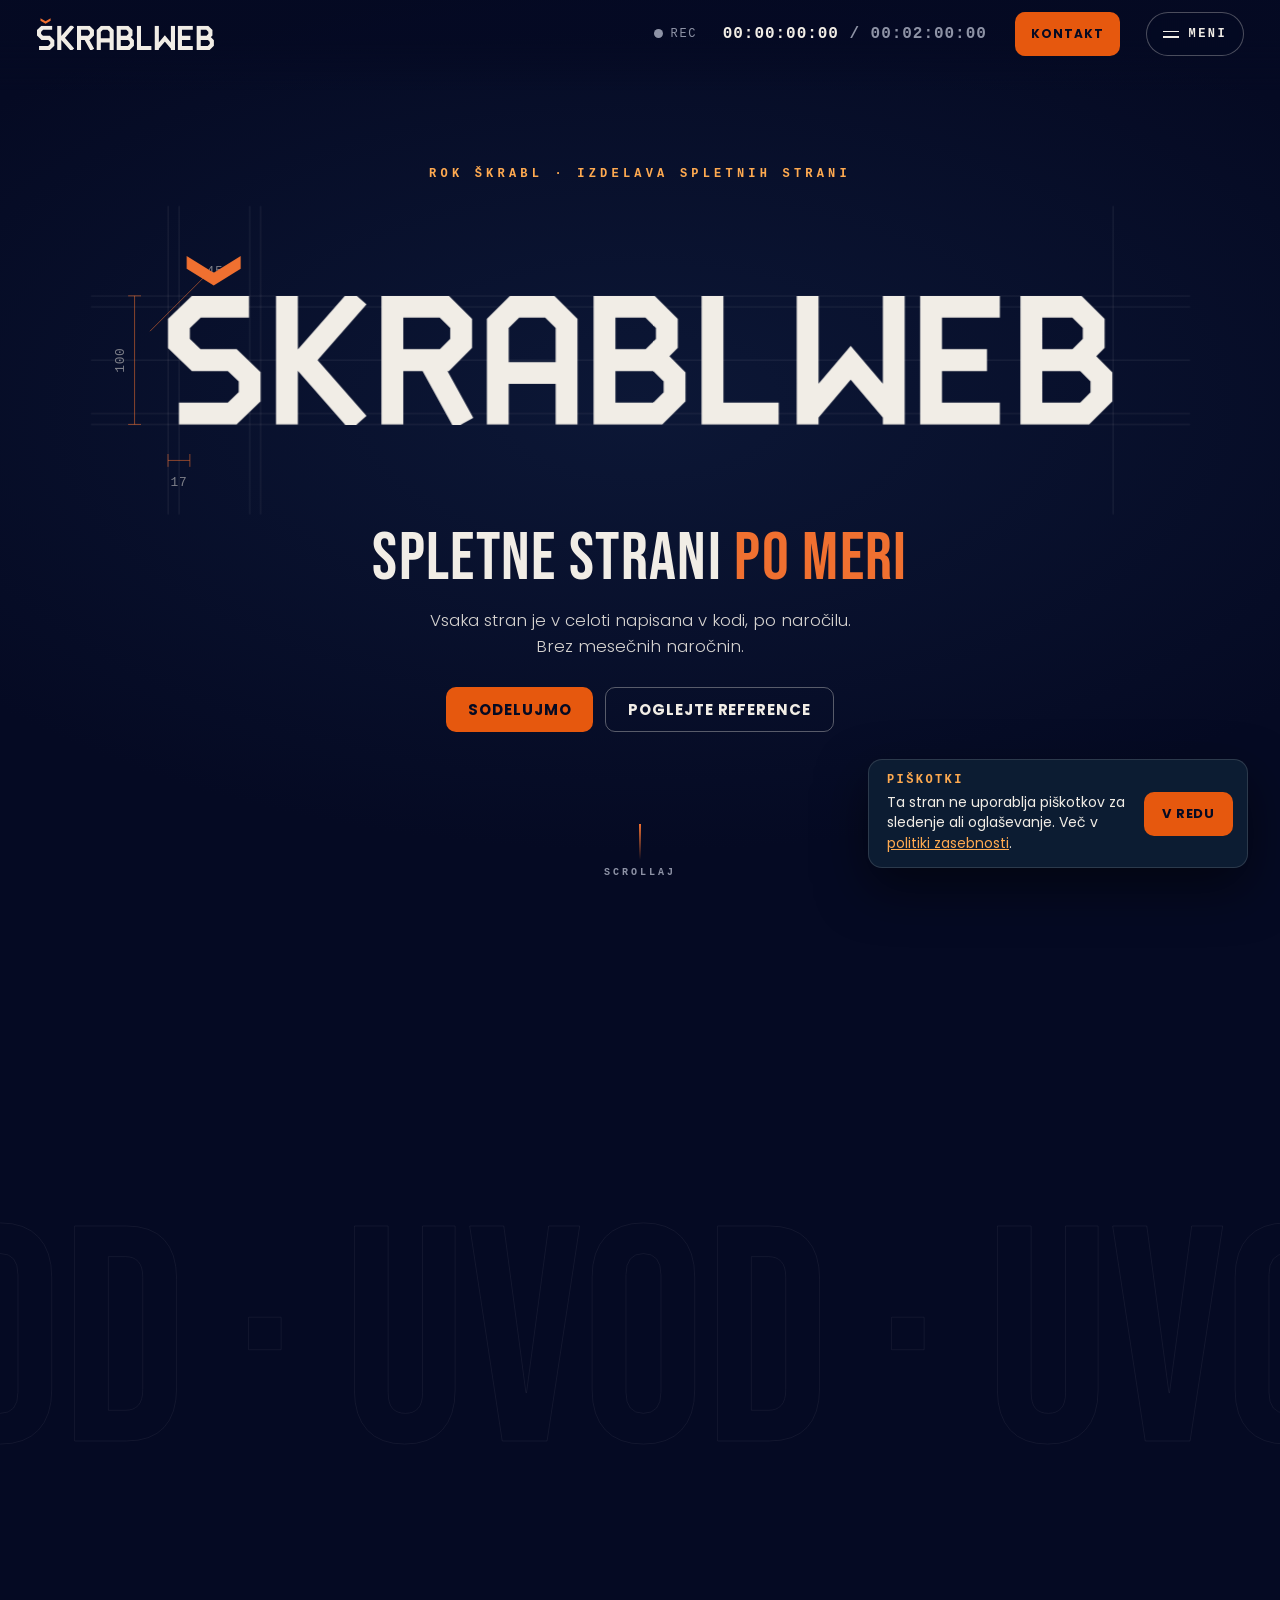
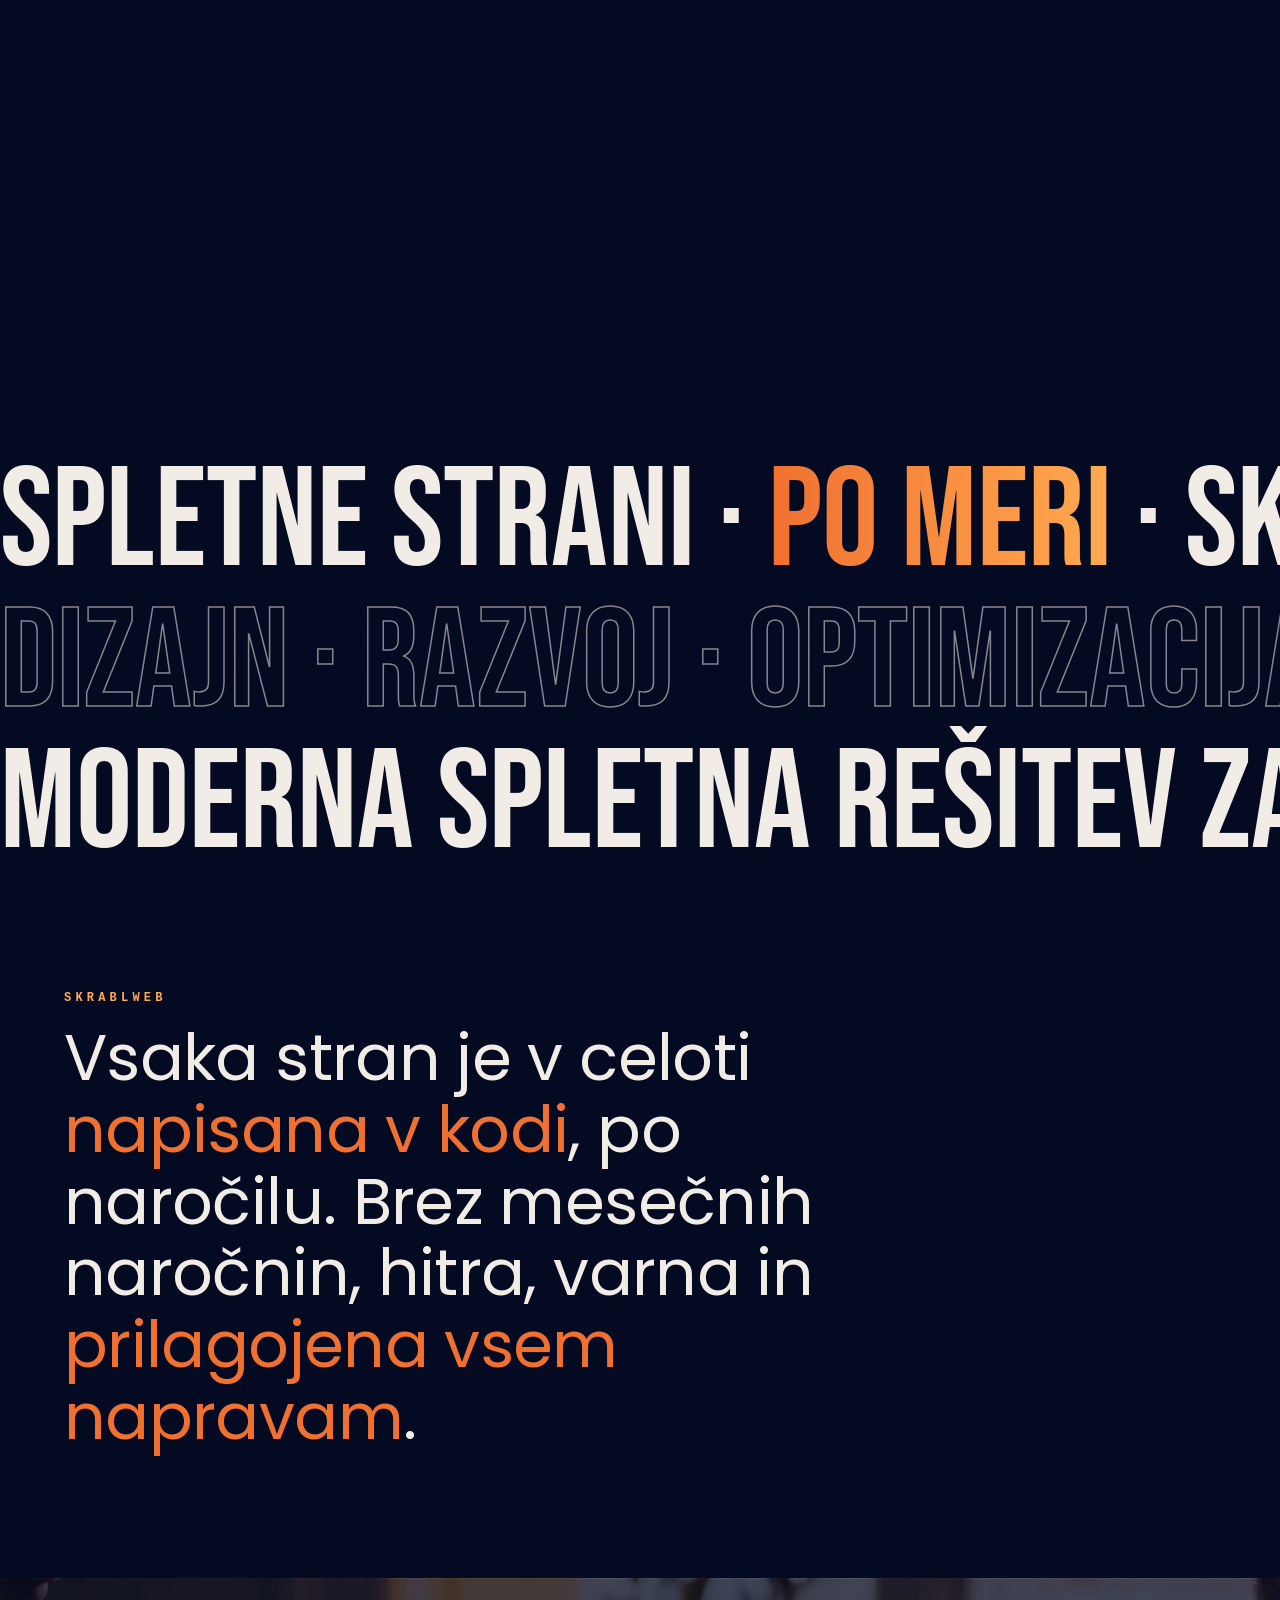
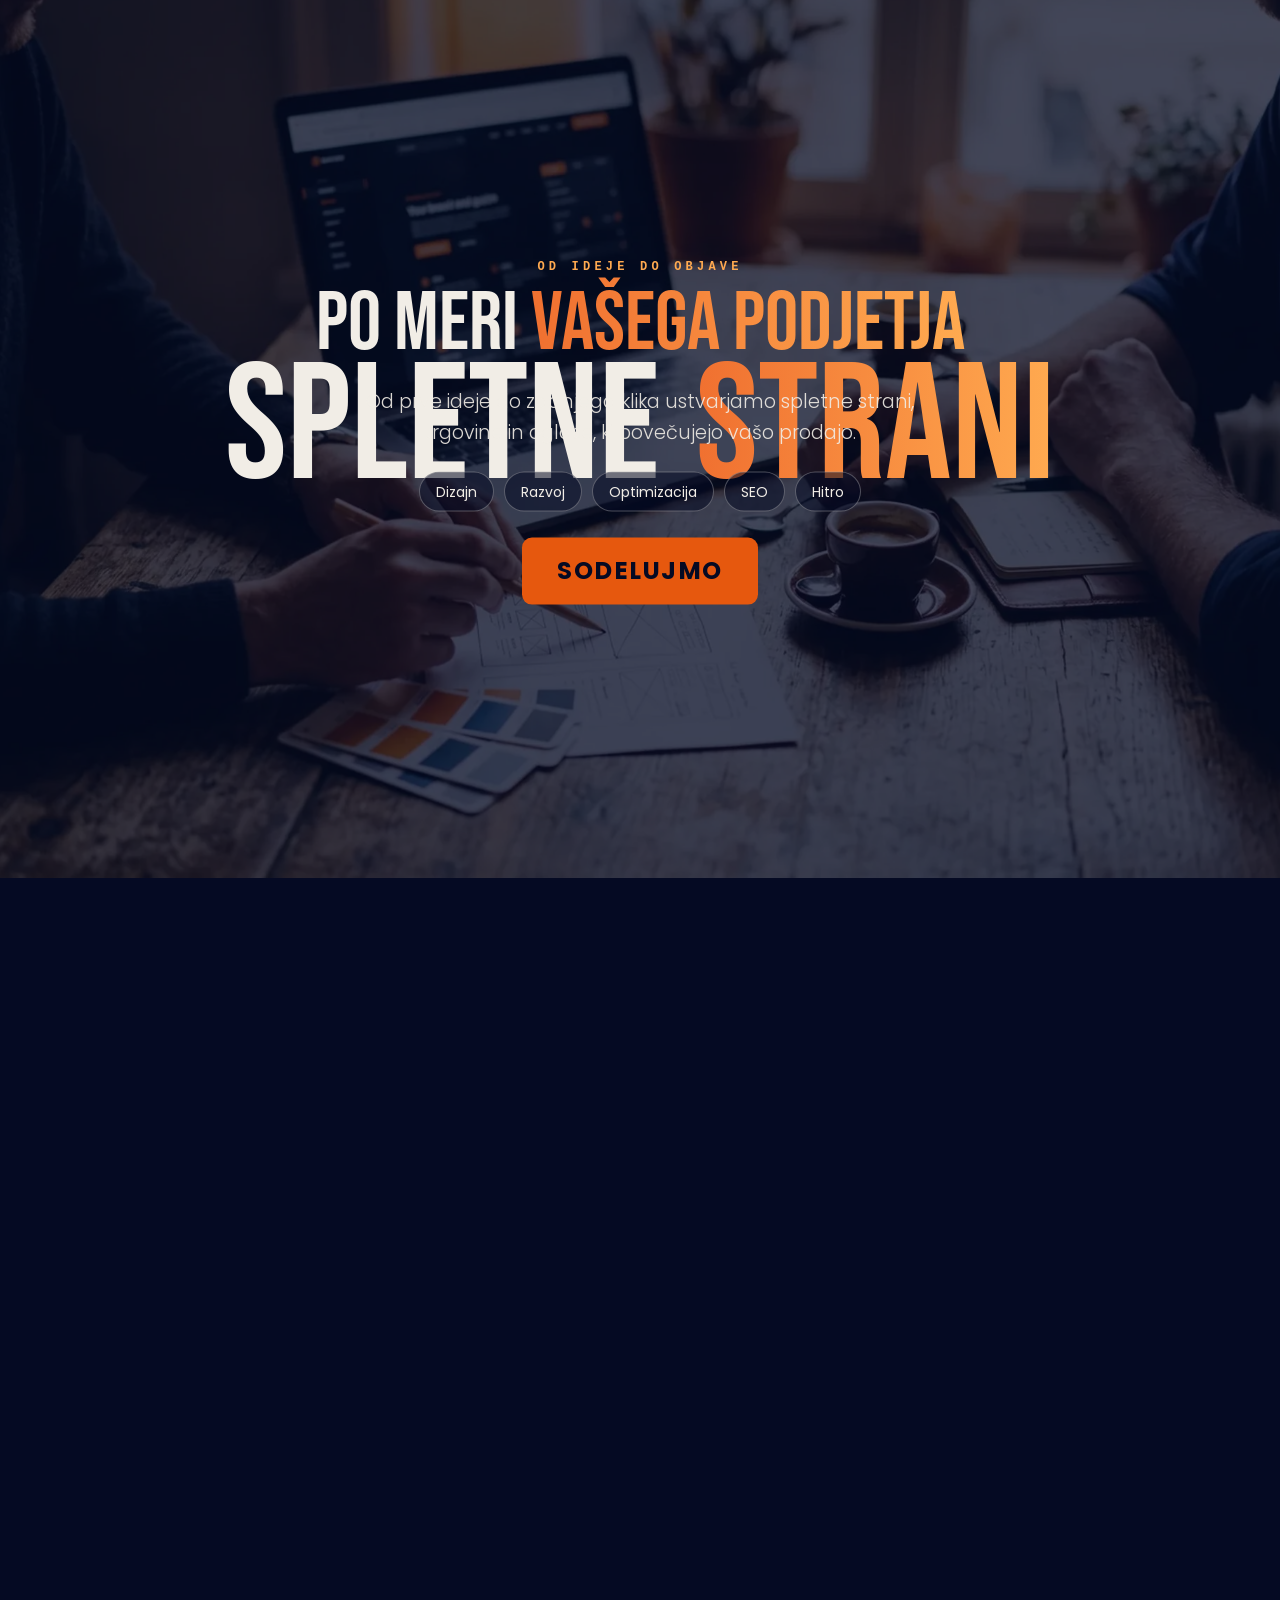
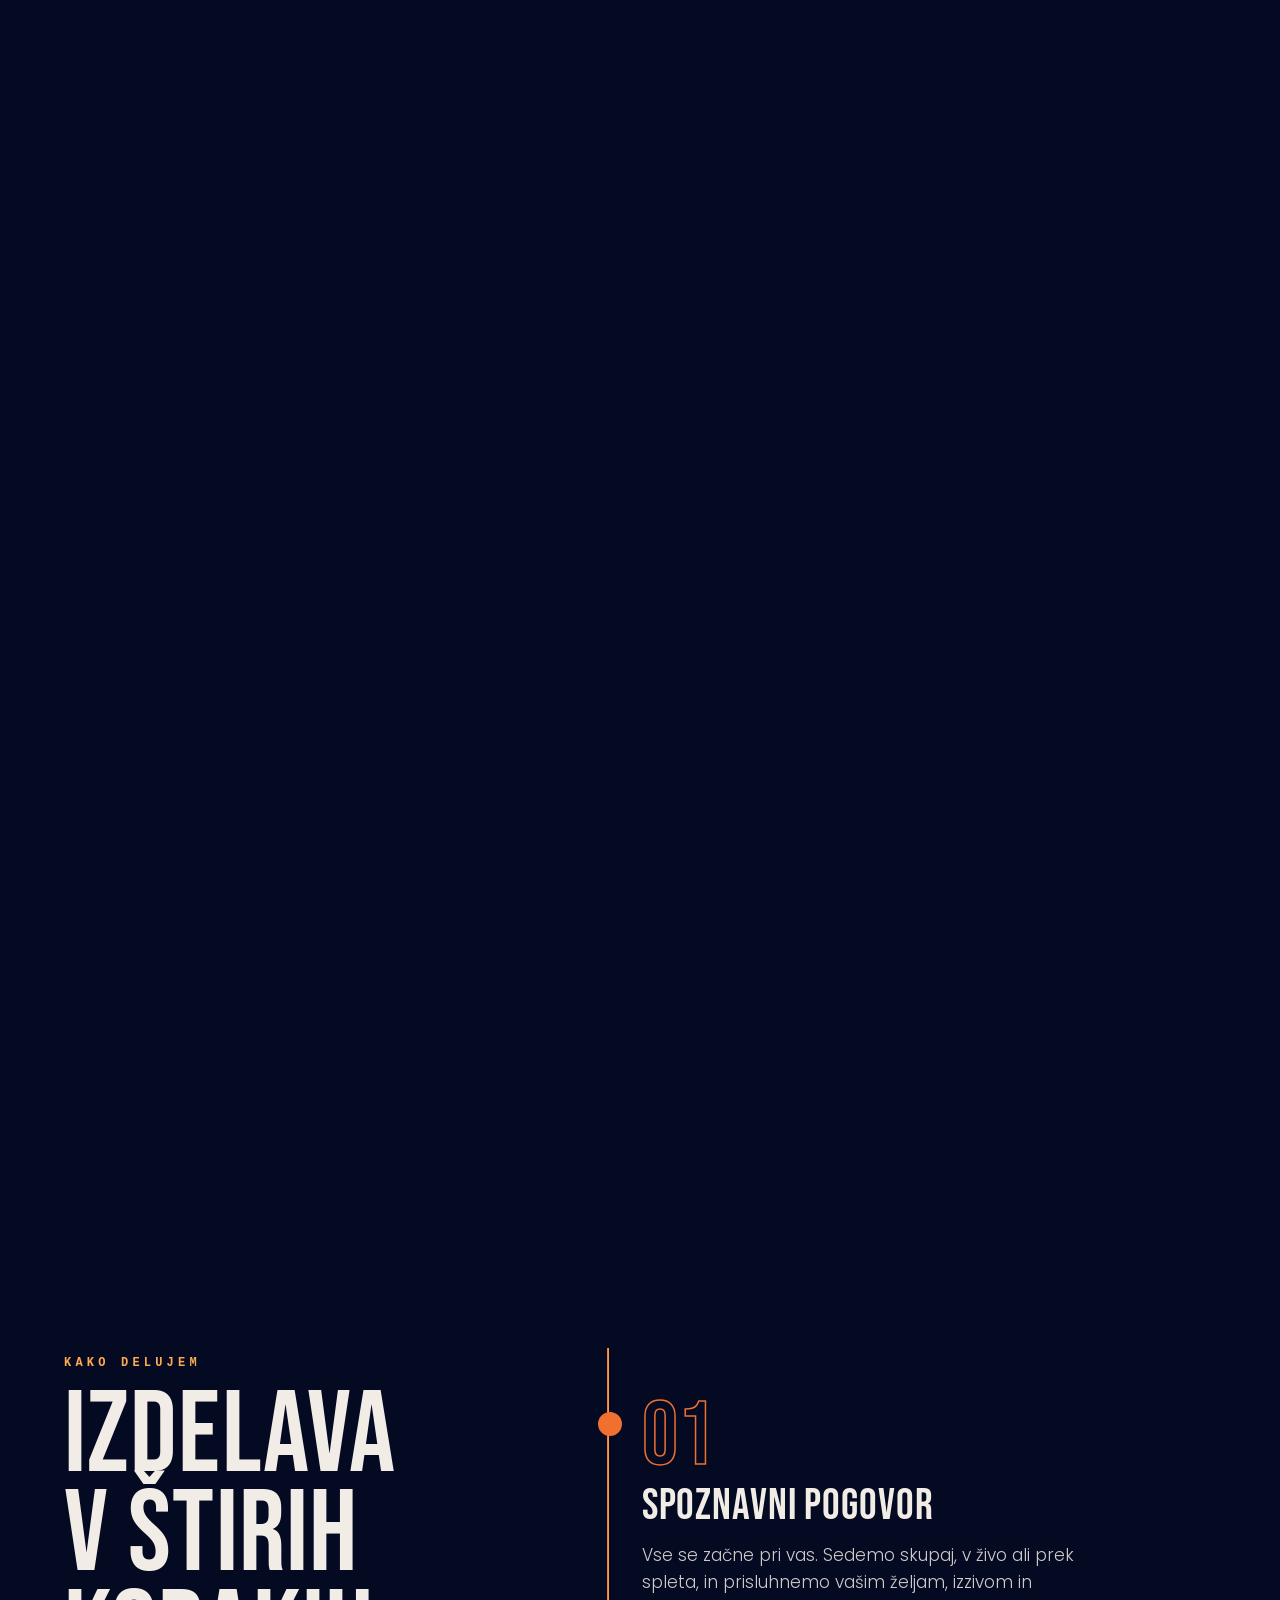
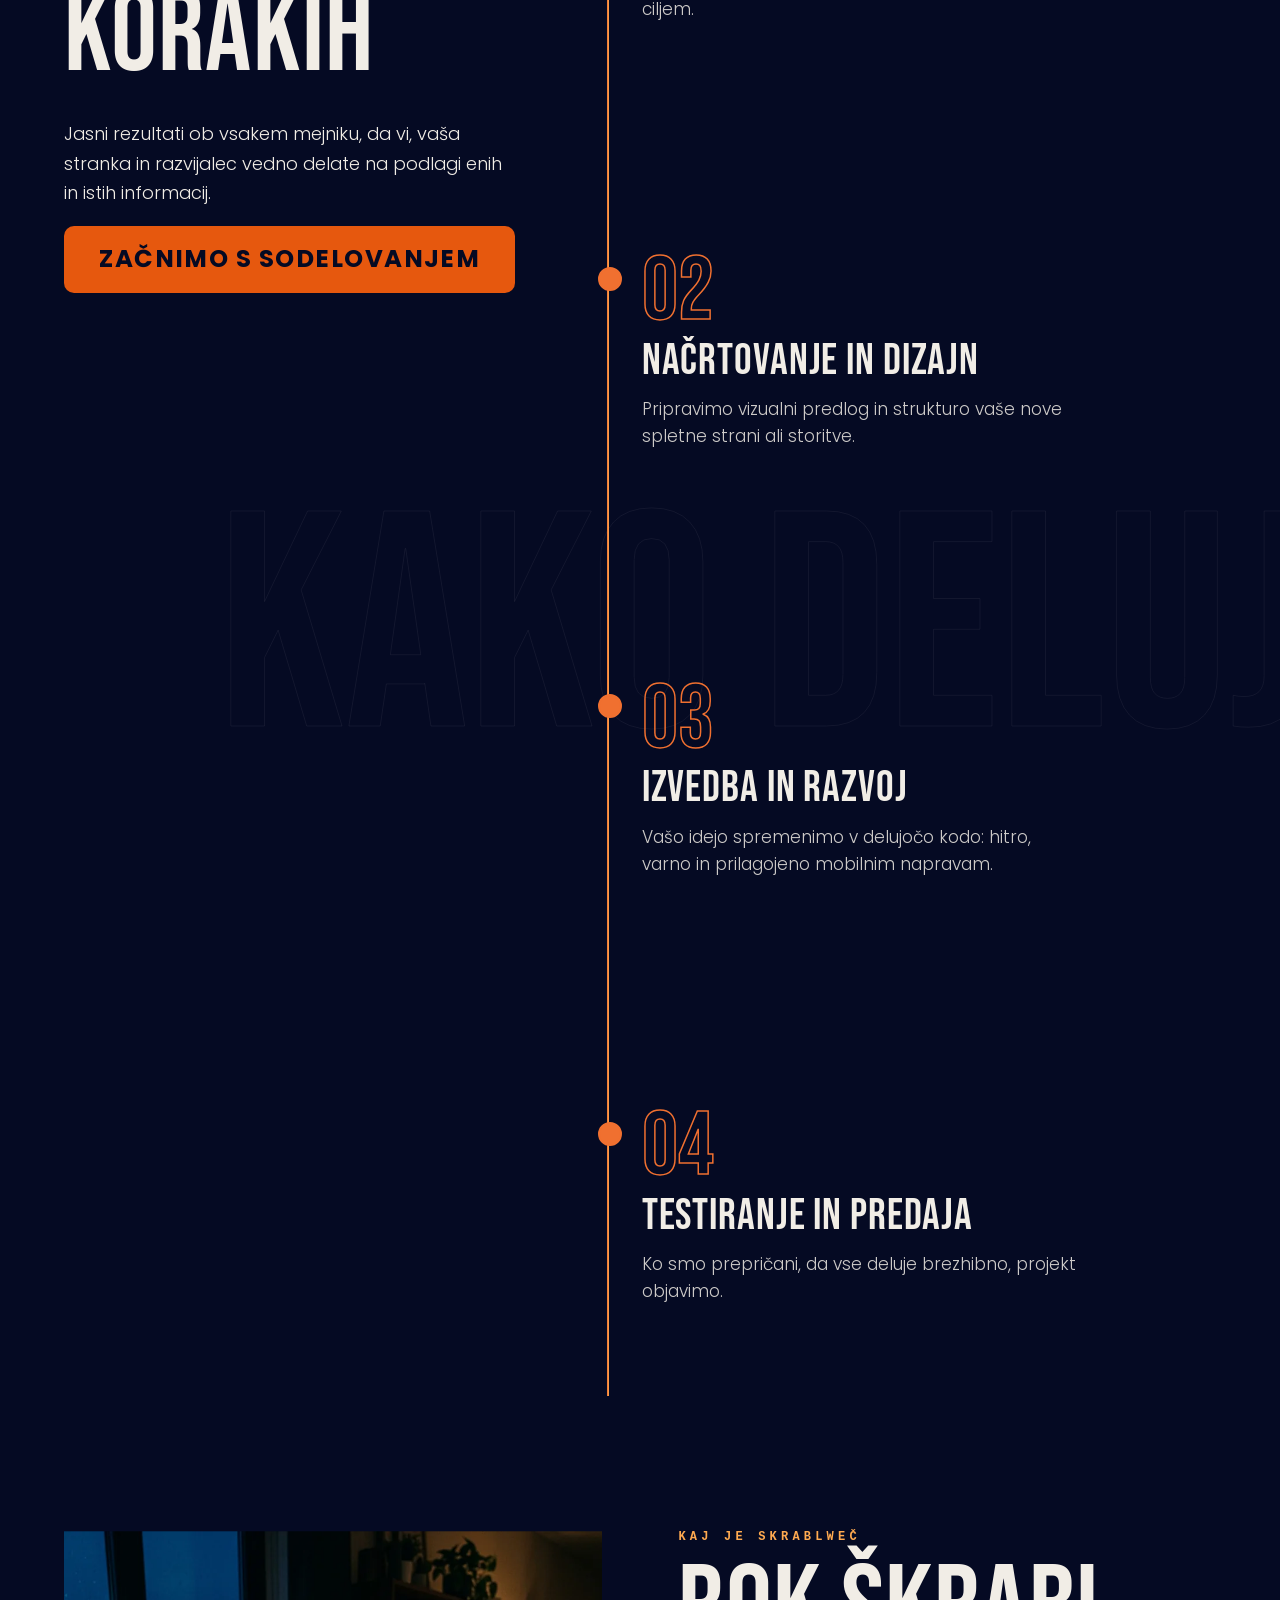
==== commit 1709d82c: "Add Instagram profile link Footer, menu contact line, contact list and JSON-LD sameAs.  Co-Authored-" ====
--- a/index.html
+++ b/index.html
@@ -16,7 +16,7 @@
 <meta property="og:image:width" content="1200">
 <meta property="og:image:height" content="630">
 <meta name="twitter:card" content="summary_large_image">
-<script type="application/ld+json">{"@context":"https://schema.org","@graph":[{"@type":"ProfessionalService","@id":"https://skrablweb.si/#business","name":"SKRABLWEB","url":"https://skrablweb.si/","description":"SKRABLWEB izdeluje spletne strani po meri, napisane v kodi, za podjetja v Ljubljani in po vsej Sloveniji. Brez mesečnih naročnin.","logo":"https://skrablweb.si/img/apple-touch-icon.png","image":"https://skrablweb.si/img/og.jpg","telephone":"+386 30 239 005","email":"skrablrok1@gmail.com","priceRange":"od 150 €","address":{"@type":"PostalAddress","addressLocality":"Ljubljana","addressCountry":"SI"},"areaServed":[{"@type":"City","name":"Ljubljana"},{"@type":"Country","name":"Slovenija"}],"knowsAbout":["izdelava spletnih strani","SEO optimizacija","spletne trgovine","UI/UX dizajn"],"founder":{"@id":"https://skrablweb.si/#founder"},"hasOfferCatalog":{"@type":"OfferCatalog","name":"Storitve","itemListElement":[{"@type":"Offer","itemOffered":{"@type":"Service","name":"Izdelava spletnih strani","url":"https://skrablweb.si/stran.html"}},{"@type":"Offer","itemOffered":{"@type":"Service","name":"Izdelava spletnih trgovin","url":"https://skrablweb.si/trgovina.html"}},{"@type":"Offer","itemOffered":{"@type":"Service","name":"SEO optimizacija","url":"https://skrablweb.si/seo.html"}},{"@type":"Offer","itemOffered":{"@type":"Service","name":"UI/UX dizajn","url":"https://skrablweb.si/dizajn.html"}},{"@type":"Offer","itemOffered":{"@type":"Service","name":"Katalogi in fotografiranje izdelkov","url":"https://skrablweb.si/katalogi.html"}},{"@type":"Offer","itemOffered":{"@type":"Service","name":"Digitalni marketing","url":"https://skrablweb.si/marketing.html"}}]},"sameAs":["https://www.google.com/maps?cid=17969179730212070153"],"hasMap":"https://www.google.com/maps?cid=17969179730212070153"},{"@type":"Person","@id":"https://skrablweb.si/#founder","name":"Rok Škrabl","jobTitle":"Spletni razvijalec","url":"https://skrablweb.si/#o_nas","worksFor":{"@id":"https://skrablweb.si/#business"}},{"@type":"WebSite","@id":"https://skrablweb.si/#website","url":"https://skrablweb.si/","name":"SKRABLWEB","inLanguage":"sl-SI","publisher":{"@id":"https://skrablweb.si/#business"}}]}</script>
+<script type="application/ld+json">{"@context":"https://schema.org","@graph":[{"@type":"ProfessionalService","@id":"https://skrablweb.si/#business","name":"SKRABLWEB","url":"https://skrablweb.si/","description":"SKRABLWEB izdeluje spletne strani po meri, napisane v kodi, za podjetja v Ljubljani in po vsej Sloveniji. Brez mesečnih naročnin.","logo":"https://skrablweb.si/img/apple-touch-icon.png","image":"https://skrablweb.si/img/og.jpg","telephone":"+386 30 239 005","email":"skrablrok1@gmail.com","priceRange":"od 150 €","address":{"@type":"PostalAddress","addressLocality":"Ljubljana","addressCountry":"SI"},"areaServed":[{"@type":"City","name":"Ljubljana"},{"@type":"Country","name":"Slovenija"}],"knowsAbout":["izdelava spletnih strani","SEO optimizacija","spletne trgovine","UI/UX dizajn"],"founder":{"@id":"https://skrablweb.si/#founder"},"hasOfferCatalog":{"@type":"OfferCatalog","name":"Storitve","itemListElement":[{"@type":"Offer","itemOffered":{"@type":"Service","name":"Izdelava spletnih strani","url":"https://skrablweb.si/stran.html"}},{"@type":"Offer","itemOffered":{"@type":"Service","name":"Izdelava spletnih trgovin","url":"https://skrablweb.si/trgovina.html"}},{"@type":"Offer","itemOffered":{"@type":"Service","name":"SEO optimizacija","url":"https://skrablweb.si/seo.html"}},{"@type":"Offer","itemOffered":{"@type":"Service","name":"UI/UX dizajn","url":"https://skrablweb.si/dizajn.html"}},{"@type":"Offer","itemOffered":{"@type":"Service","name":"Katalogi in fotografiranje izdelkov","url":"https://skrablweb.si/katalogi.html"}},{"@type":"Offer","itemOffered":{"@type":"Service","name":"Digitalni marketing","url":"https://skrablweb.si/marketing.html"}}]},"sameAs":["https://www.google.com/maps?cid=17969179730212070153","https://www.instagram.com/skrablweb/"],"hasMap":"https://www.google.com/maps?cid=17969179730212070153"},{"@type":"Person","@id":"https://skrablweb.si/#founder","name":"Rok Škrabl","jobTitle":"Spletni razvijalec","url":"https://skrablweb.si/#o_nas","worksFor":{"@id":"https://skrablweb.si/#business"}},{"@type":"WebSite","@id":"https://skrablweb.si/#website","url":"https://skrablweb.si/","name":"SKRABLWEB","inLanguage":"sl-SI","publisher":{"@id":"https://skrablweb.si/#business"}}]}</script>
 <link rel="icon" href="/favicon.ico?v=2" sizes="48x48">
 <link rel="icon" type="image/svg+xml" href="/img/skrablweb-ikona.svg?v=2">
 <link rel="icon" type="image/png" sizes="192x192" href="/img/favicon-192.png?v=2">
@@ -59,7 +59,7 @@
   <button class="mbtn close" id="menuClose" type="button">Zapri ✕</button>
   <div class="kicker">Izbira scene</div>
   <nav><a href="index.html" aria-current=page><span>00</span><b>Domov</b></a><a href="index.html#o_nas"><span>01</span><b>O meni</b></a><a href="stran.html"><span>02</span><b>Izdelava spletnih strani</b></a><a href="trgovina.html"><span>03</span><b>Izdelava spletne trgovine</b></a><a href="dizajn.html"><span>04</span><b>UI/UX dizajn</b></a><a href="katalogi.html"><span>05</span><b>Katalogi in fotografiranje</b></a><a href="seo.html"><span>06</span><b>SEO optimizacija</b></a><a href="marketing.html"><span>07</span><b>Digitalni marketing</b></a><a href="reference.html"><span>08</span><b>Reference</b></a><a href="index.html#cenik"><span>09</span><b>Cenik</b></a><a href="index.html#kontakt-obr-vse"><span>10</span><b>Kontakt</b></a></nav>
-  <div class="contact"><a href="mailto:skrablrok1@gmail.com">skrablrok1@gmail.com</a> · <a href="tel:+38630239005">+386 30 239 005</a></div>
+  <div class="contact"><a href="mailto:skrablrok1@gmail.com">skrablrok1@gmail.com</a> · <a href="tel:+38630239005">+386 30 239 005</a> · <a href="https://www.instagram.com/skrablweb/" target="_blank" rel="noopener">Instagram</a></div>
 </div>
 
 <main id="main" aria-label="SKRABLWEB | Izdelava spletnih strani po meri">
@@ -171,7 +171,7 @@
     <dl class="roll">
       <div><dt>Režija, dizajn in koda</dt><i></i><dd>Rok Škrabl</dd></div>
       <div><dt>Produkcija</dt><i></i><dd>SKRABLWEB</dd></div>
-      <div><dt>E-pošta</dt><i></i><dd><a href="mailto:skrablrok1@gmail.com">skrablrok1@gmail.com</a></dd></div><div><dt>Telefon</dt><i></i><dd><a href="tel:+38630239005">+386 30 239 005</a></dd></div>
+      <div><dt>E-pošta</dt><i></i><dd><a href="mailto:skrablrok1@gmail.com">skrablrok1@gmail.com</a></dd></div><div><dt>Telefon</dt><i></i><dd><a href="tel:+38630239005">+386 30 239 005</a></dd></div><div><dt>Instagram</dt><i></i><dd><a href="https://www.instagram.com/skrablweb/" target="_blank" rel="noopener">@skrablweb</a></dd></div>
       <div><dt>Cena</dt><i></i><dd>Od 150 € naprej</dd></div>
       <div><dt>Sodelovanje</dt><i></i><dd>Preko študentskega servisa</dd></div>
     </dl>
@@ -190,7 +190,7 @@
       <p class="fnote">Vaše podatke uporabim samo za odgovor na povpraševanje. Več v <a href="zasebnost.html">politiki zasebnosti</a>.</p>
     </form>
     </div>
-    <footer><img src="img/skrablweb-logo-temno-ozadje.svg" alt="SKRABLWEB" width="1486" height="280" loading="lazy"><nav><a href="index.html#o_nas">O meni</a> <a href="index.html#storitve">Storitve</a> <a href="index.html#cenik">Cenik</a> <a href="reference.html">Reference</a> <a href="index.html#kontakt-obr-vse">Kontakt</a> <a href="zasebnost.html">Zasebnost</a></nav><span>© 2026 SKRABLWEB · Internetne storitve</span></footer>
+    <footer><img src="img/skrablweb-logo-temno-ozadje.svg" alt="SKRABLWEB" width="1486" height="280" loading="lazy"><nav><a href="index.html#o_nas">O meni</a> <a href="index.html#storitve">Storitve</a> <a href="index.html#cenik">Cenik</a> <a href="reference.html">Reference</a> <a href="index.html#kontakt-obr-vse">Kontakt</a> <a href="zasebnost.html">Zasebnost</a> <a href="https://www.instagram.com/skrablweb/" target="_blank" rel="noopener">Instagram</a></nav><span>© 2026 SKRABLWEB · Internetne storitve</span></footer>
   </div>
 </section>
 <script src="reel.js?v=202610070300"></script>
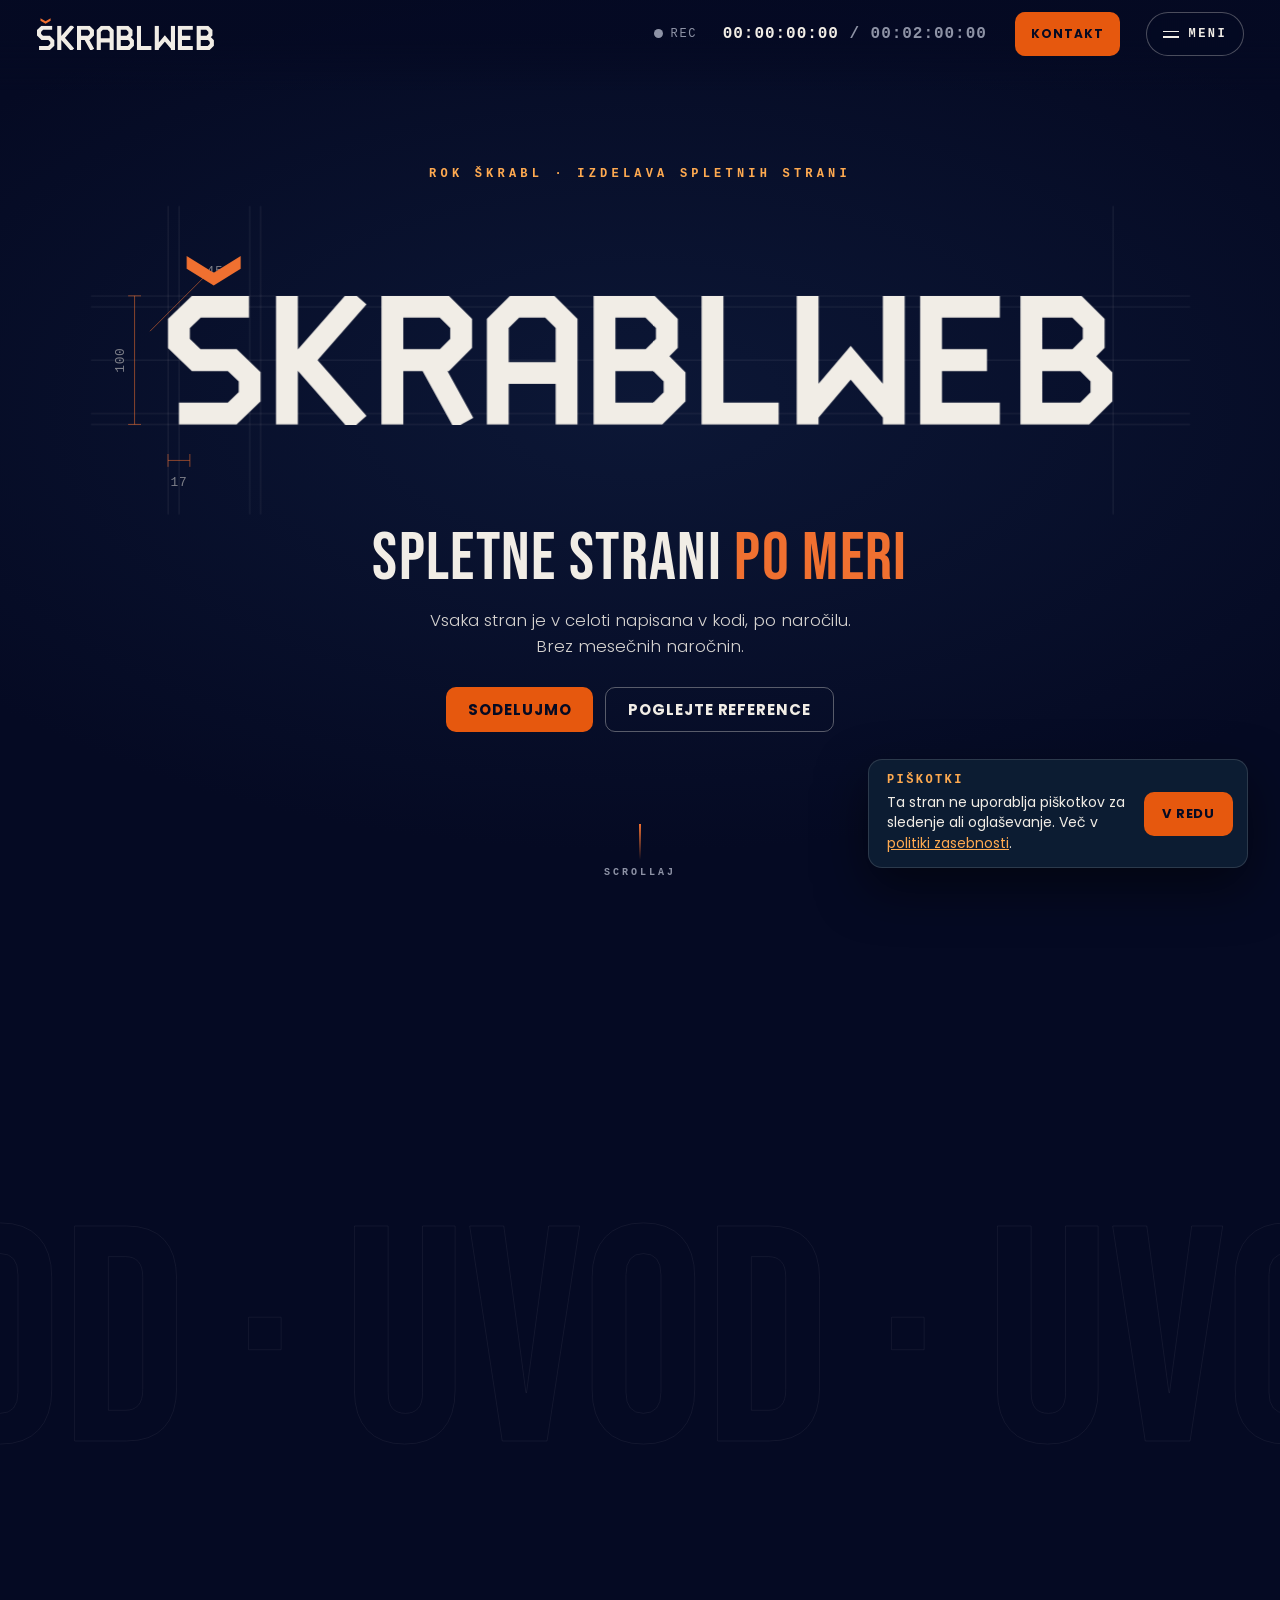
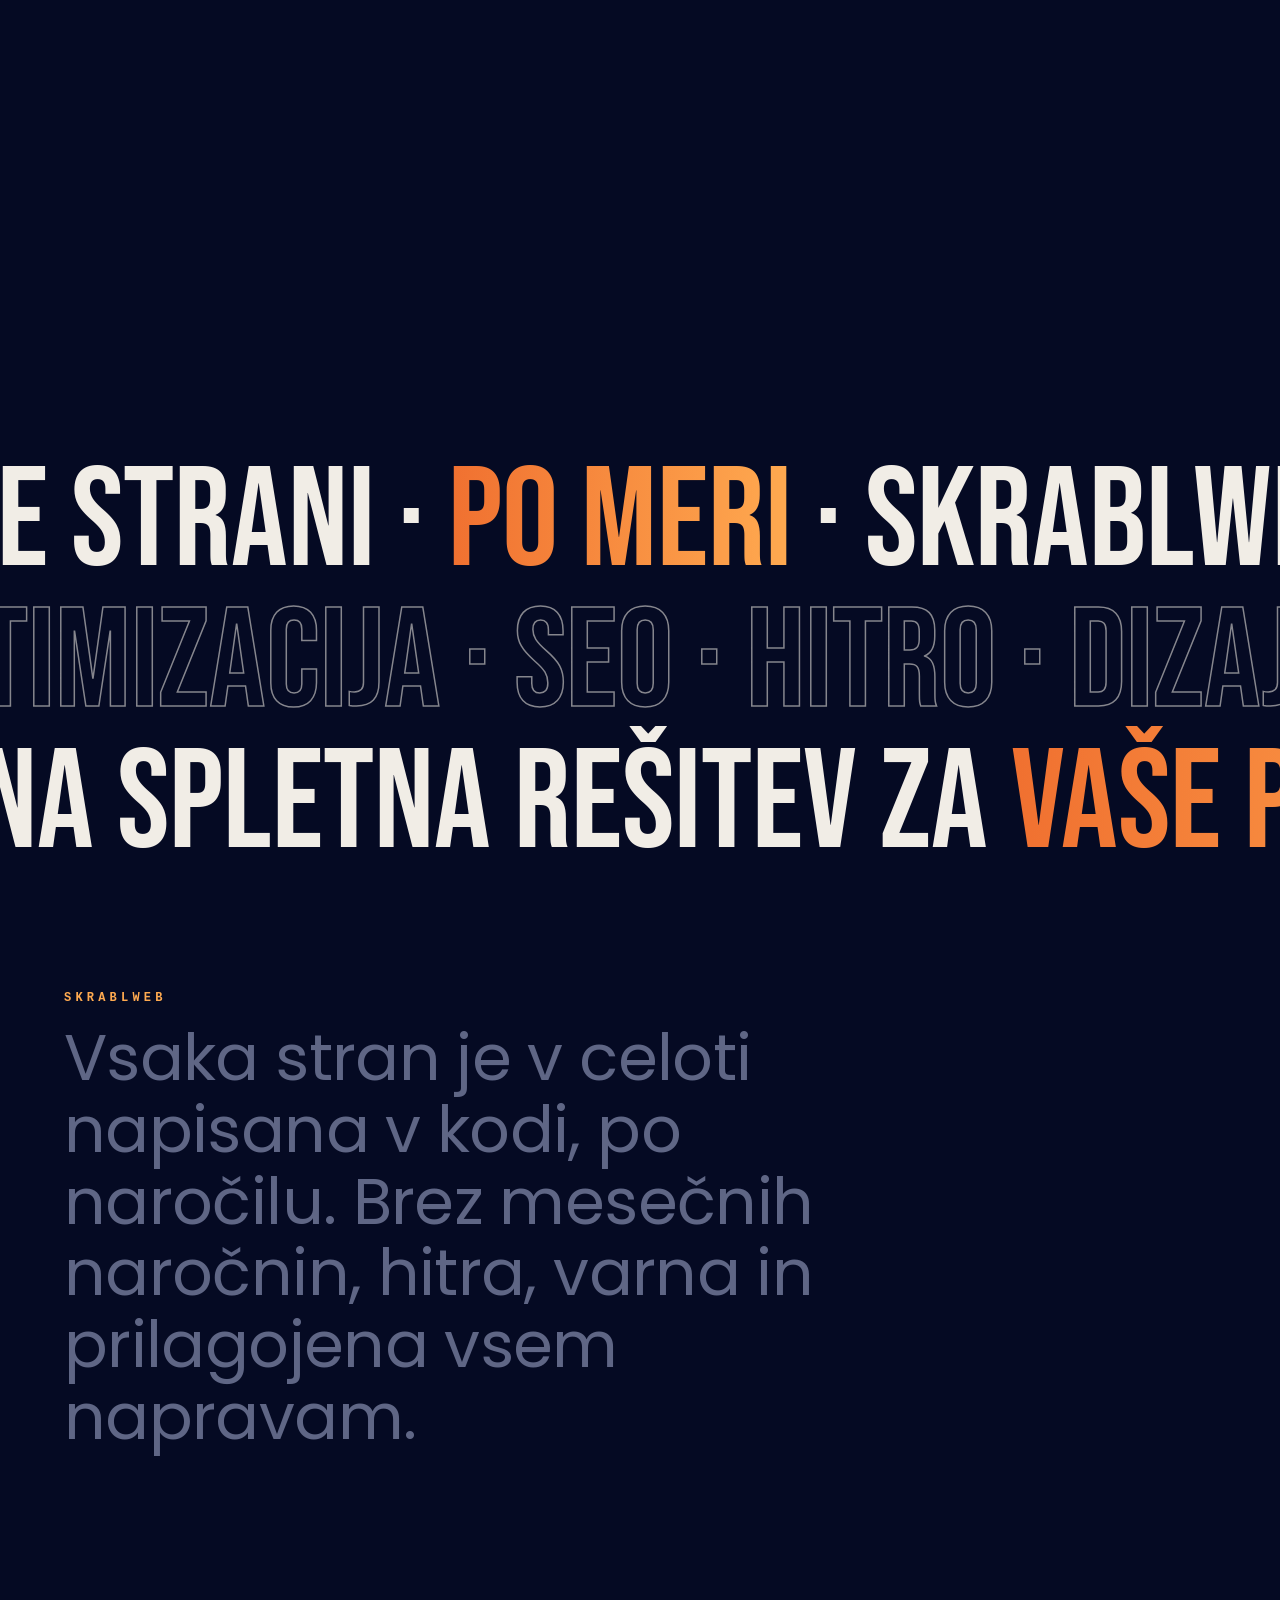
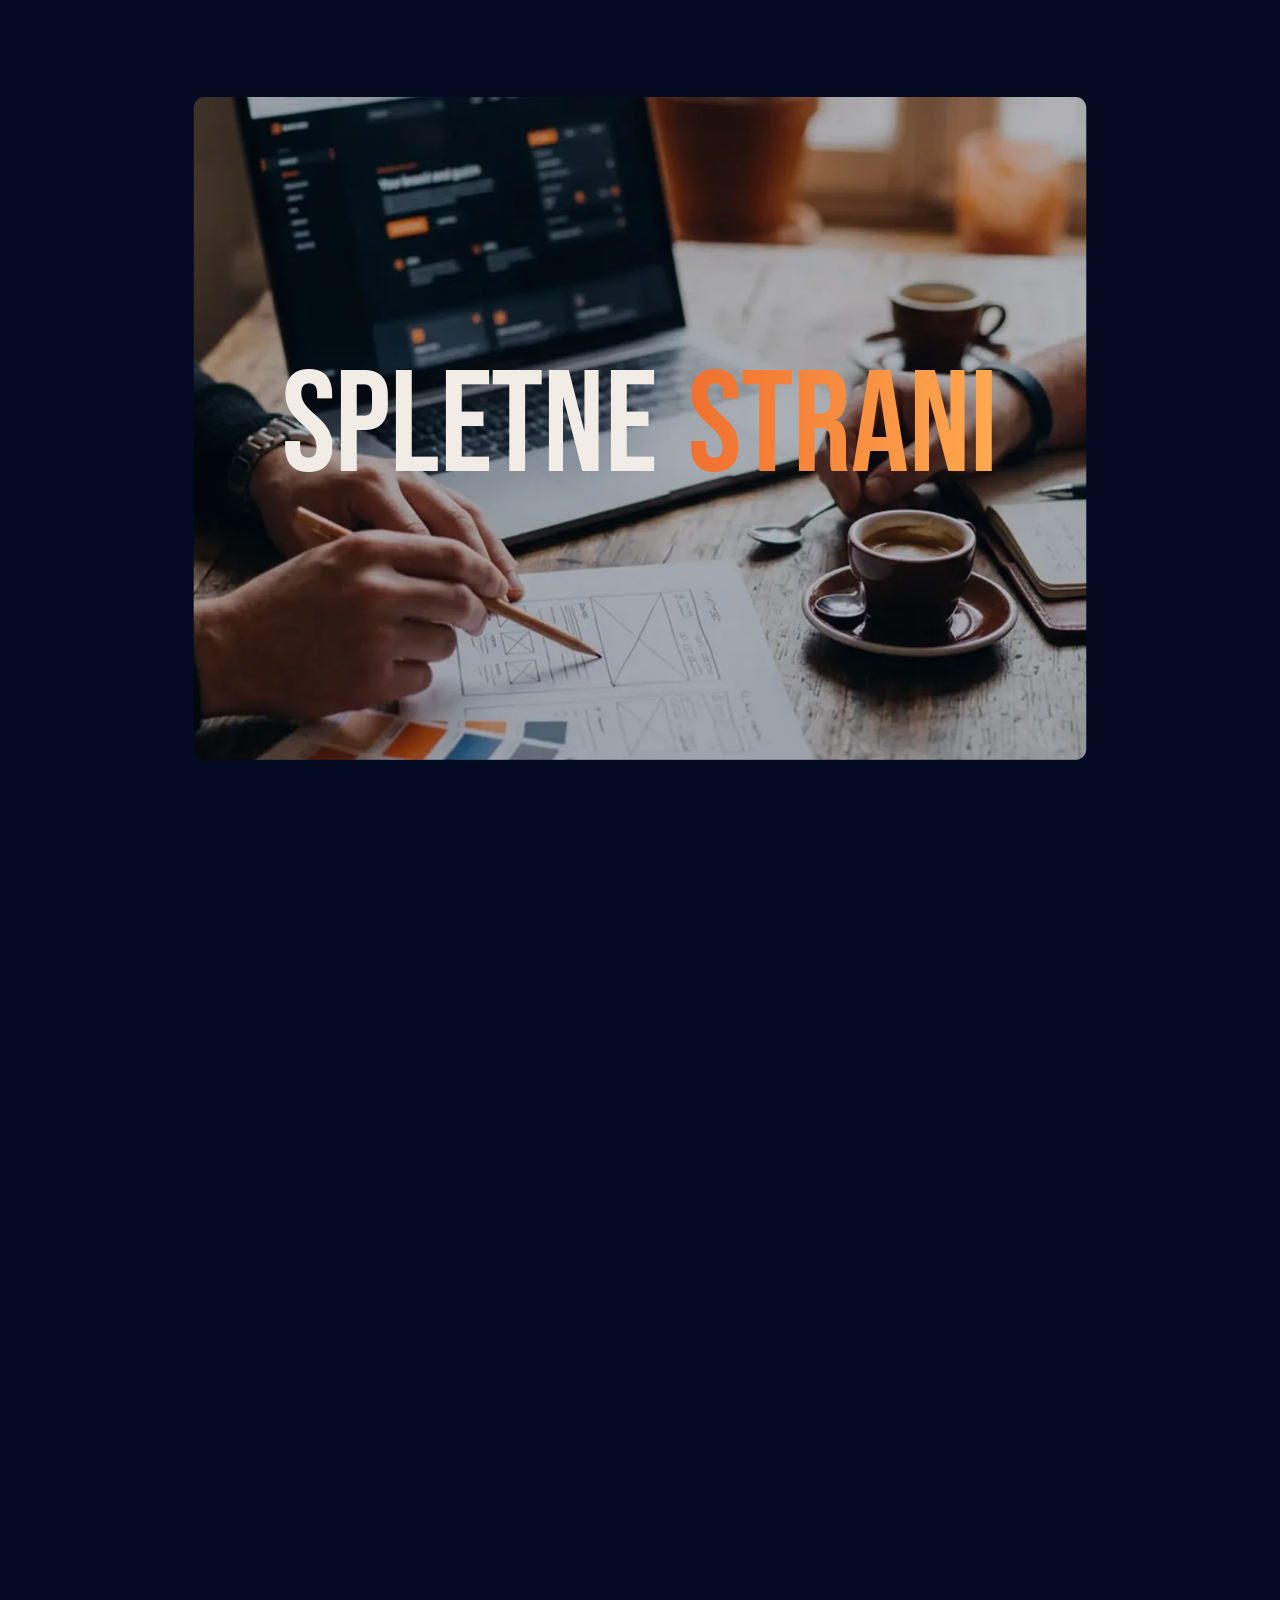
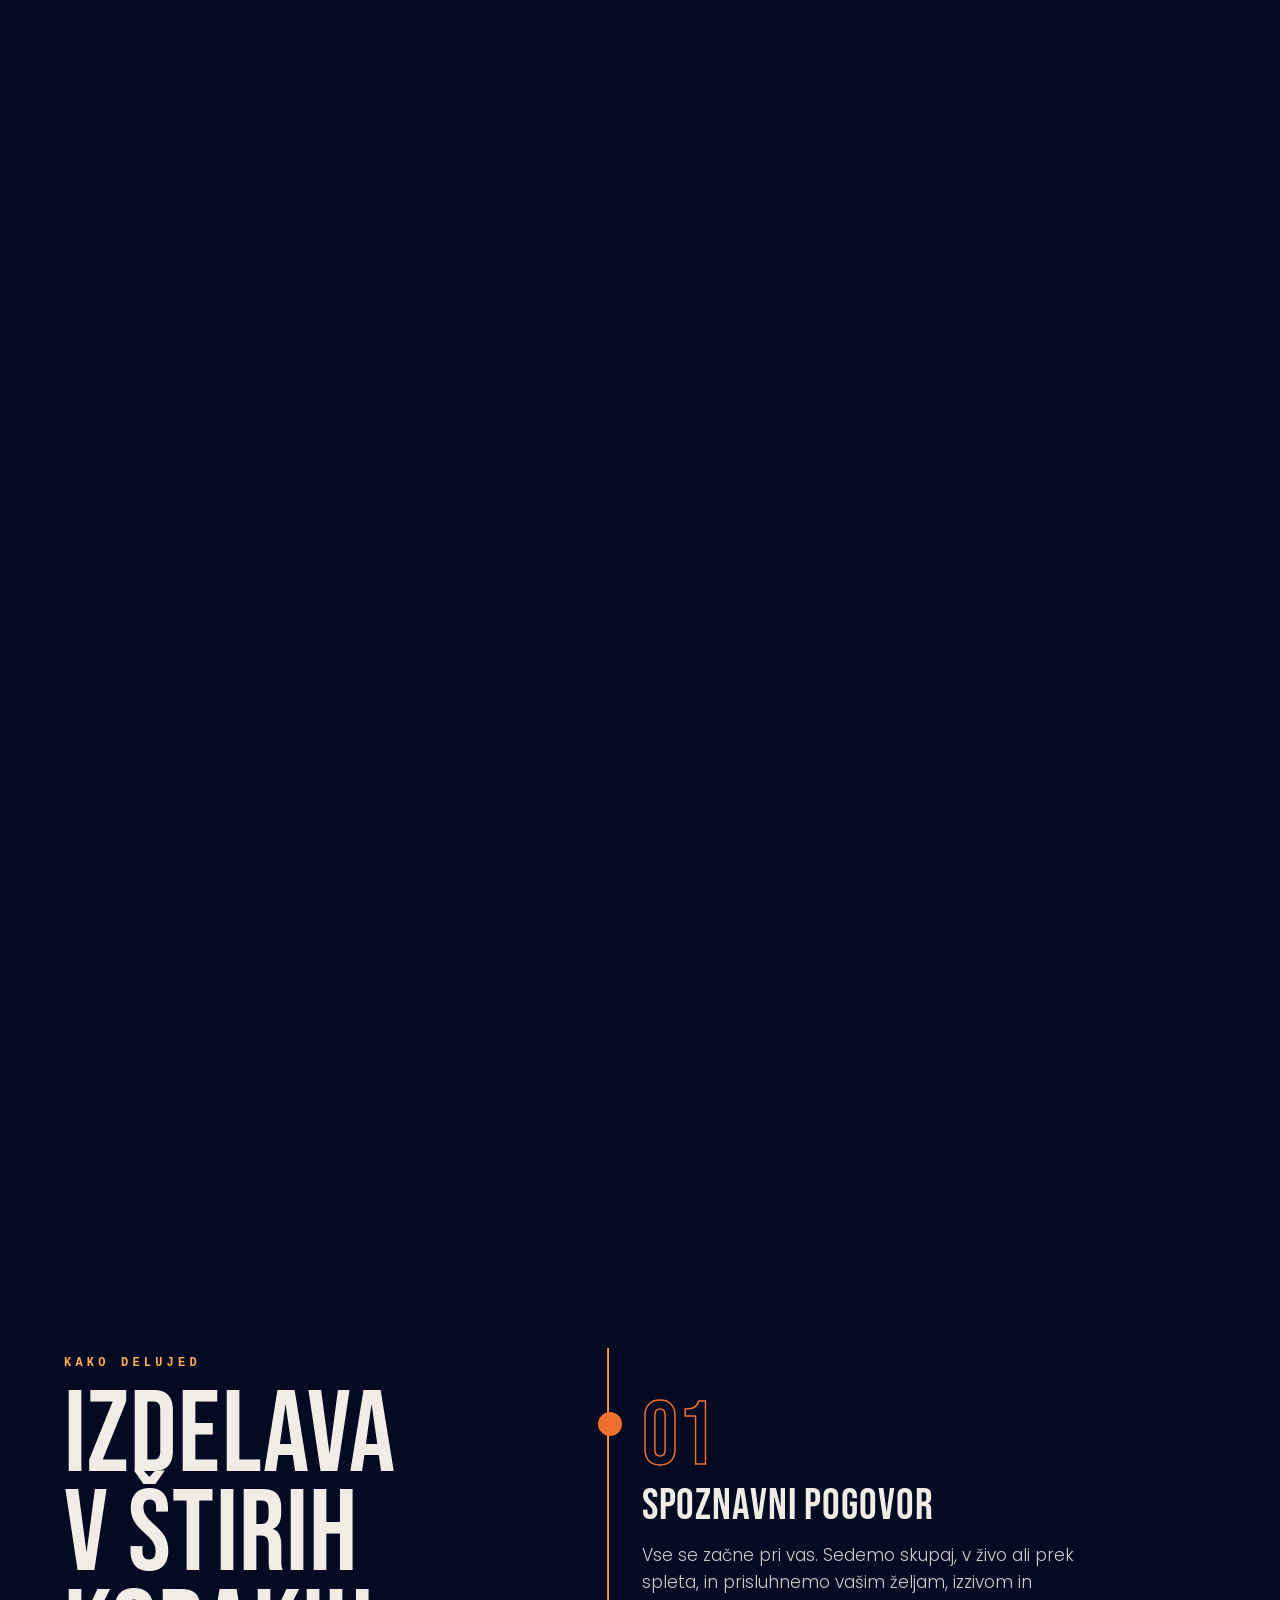
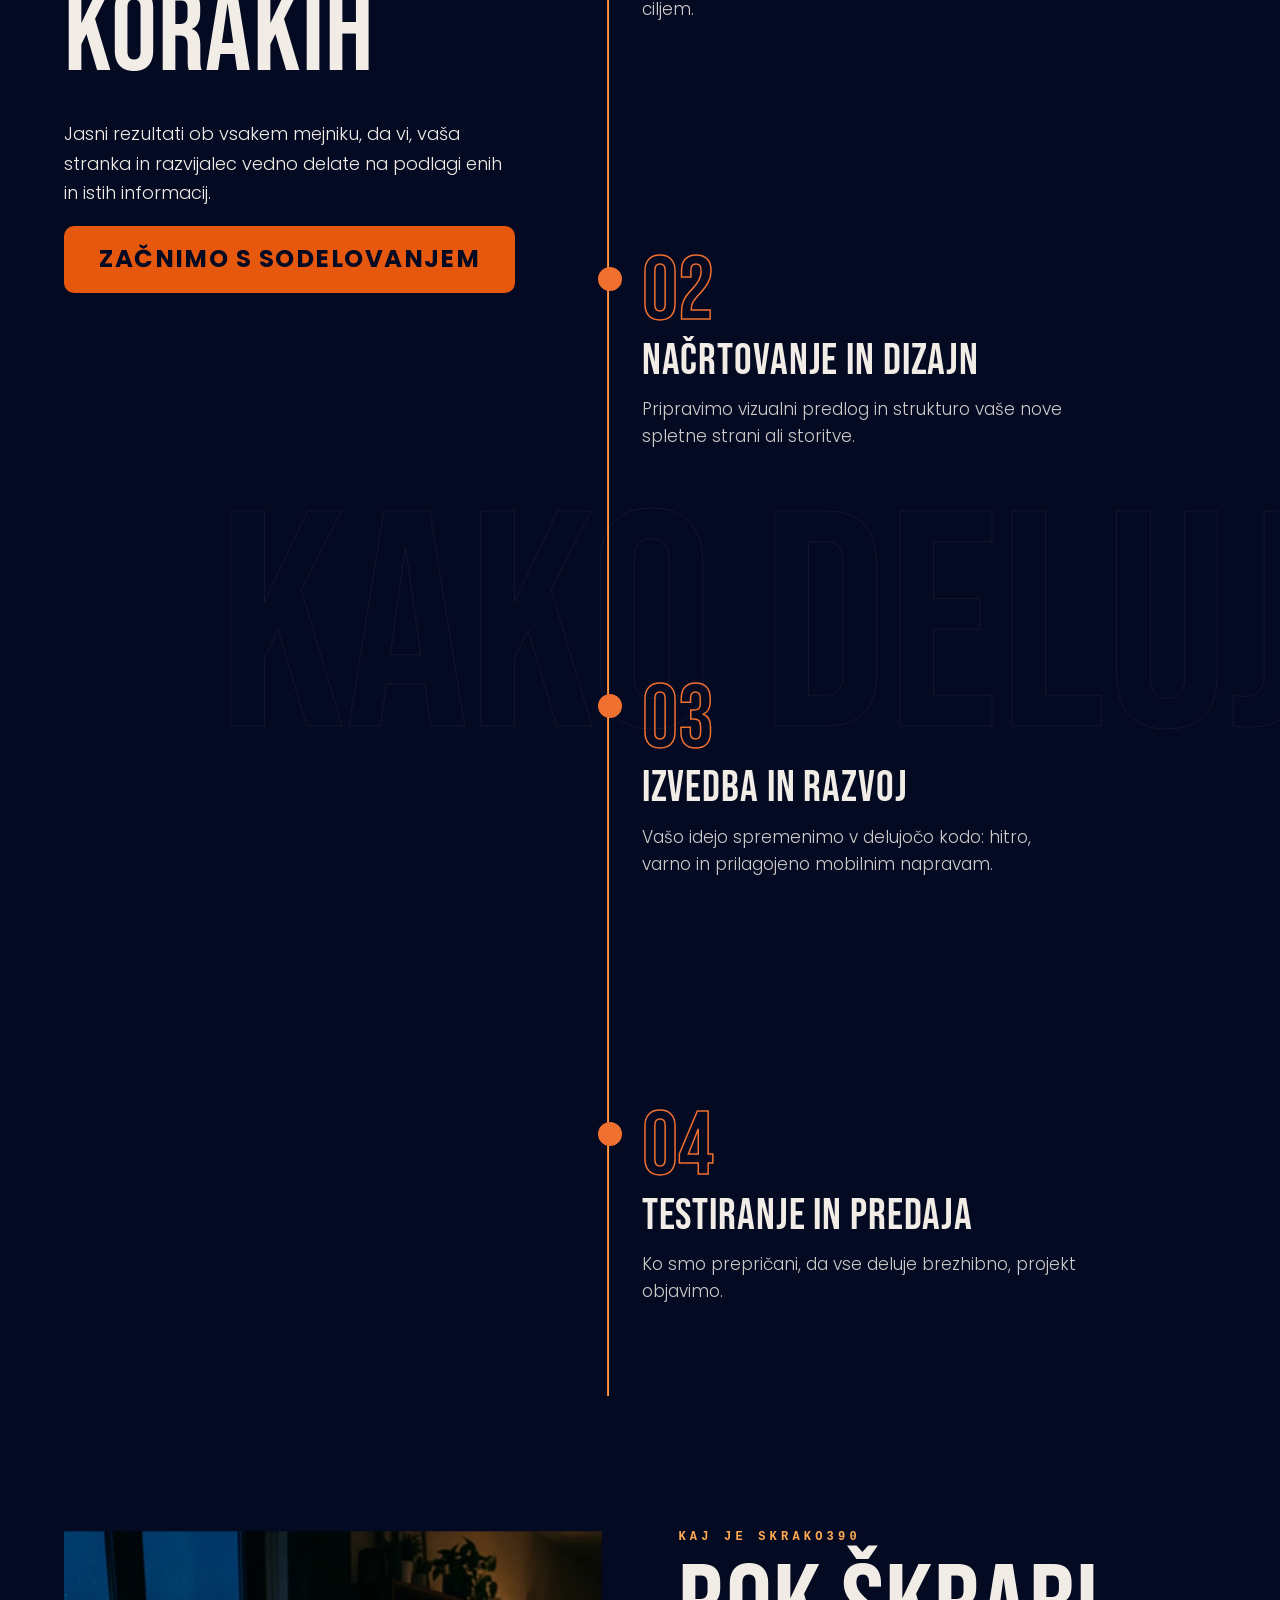
==== commit b02ee476: "Use Instagram icon instead of text links Co-Authored-By: Claude Opus 5.5 <noreply@anthropic.com>" ====
--- a/index.html
+++ b/index.html
@@ -23,7 +23,7 @@
 <link rel="apple-touch-icon" href="/img/apple-touch-icon.png?v=2">
 <link rel="manifest" href="/site.webmanifest?v=2">
 <meta name="theme-color" content="#050a23">
-<link rel="stylesheet" href="reel.css?v=202610070300">
+<link rel="stylesheet" href="reel.css?v=202610071200">
 </head>
 <body data-dur="120">
 <div id="stage">
@@ -59,7 +59,7 @@
   <button class="mbtn close" id="menuClose" type="button">Zapri ✕</button>
   <div class="kicker">Izbira scene</div>
   <nav><a href="index.html" aria-current=page><span>00</span><b>Domov</b></a><a href="index.html#o_nas"><span>01</span><b>O meni</b></a><a href="stran.html"><span>02</span><b>Izdelava spletnih strani</b></a><a href="trgovina.html"><span>03</span><b>Izdelava spletne trgovine</b></a><a href="dizajn.html"><span>04</span><b>UI/UX dizajn</b></a><a href="katalogi.html"><span>05</span><b>Katalogi in fotografiranje</b></a><a href="seo.html"><span>06</span><b>SEO optimizacija</b></a><a href="marketing.html"><span>07</span><b>Digitalni marketing</b></a><a href="reference.html"><span>08</span><b>Reference</b></a><a href="index.html#cenik"><span>09</span><b>Cenik</b></a><a href="index.html#kontakt-obr-vse"><span>10</span><b>Kontakt</b></a></nav>
-  <div class="contact"><a href="mailto:skrablrok1@gmail.com">skrablrok1@gmail.com</a> · <a href="tel:+38630239005">+386 30 239 005</a> · <a href="https://www.instagram.com/skrablweb/" target="_blank" rel="noopener">Instagram</a></div>
+  <div class="contact"><a href="mailto:skrablrok1@gmail.com">skrablrok1@gmail.com</a> · <a href="tel:+38630239005">+386 30 239 005</a> · <a class="ig" href="https://www.instagram.com/skrablweb/" target="_blank" rel="noopener" aria-label="Instagram @skrablweb"><svg viewBox="0 0 24 24" fill="none" stroke="currentColor" stroke-width="2" stroke-linecap="round" aria-hidden="true"><rect x="3" y="3" width="18" height="18" rx="5"/><circle cx="12" cy="12" r="4"/><circle cx="17.5" cy="6.5" r=".6" fill="currentColor"/></svg></a></div>
 </div>
 
 <main id="main" aria-label="SKRABLWEB | Izdelava spletnih strani po meri">
@@ -171,7 +171,7 @@
     <dl class="roll">
       <div><dt>Režija, dizajn in koda</dt><i></i><dd>Rok Škrabl</dd></div>
       <div><dt>Produkcija</dt><i></i><dd>SKRABLWEB</dd></div>
-      <div><dt>E-pošta</dt><i></i><dd><a href="mailto:skrablrok1@gmail.com">skrablrok1@gmail.com</a></dd></div><div><dt>Telefon</dt><i></i><dd><a href="tel:+38630239005">+386 30 239 005</a></dd></div><div><dt>Instagram</dt><i></i><dd><a href="https://www.instagram.com/skrablweb/" target="_blank" rel="noopener">@skrablweb</a></dd></div>
+      <div><dt>E-pošta</dt><i></i><dd><a href="mailto:skrablrok1@gmail.com">skrablrok1@gmail.com</a></dd></div><div><dt>Telefon</dt><i></i><dd><a href="tel:+38630239005">+386 30 239 005</a></dd></div><div><dt>Instagram</dt><i></i><dd><a class="ig" href="https://www.instagram.com/skrablweb/" target="_blank" rel="noopener" aria-label="Instagram @skrablweb"><svg viewBox="0 0 24 24" fill="none" stroke="currentColor" stroke-width="2" stroke-linecap="round" aria-hidden="true"><rect x="3" y="3" width="18" height="18" rx="5"/><circle cx="12" cy="12" r="4"/><circle cx="17.5" cy="6.5" r=".6" fill="currentColor"/></svg></a></dd></div>
       <div><dt>Cena</dt><i></i><dd>Od 150 € naprej</dd></div>
       <div><dt>Sodelovanje</dt><i></i><dd>Preko študentskega servisa</dd></div>
     </dl>
@@ -190,7 +190,7 @@
       <p class="fnote">Vaše podatke uporabim samo za odgovor na povpraševanje. Več v <a href="zasebnost.html">politiki zasebnosti</a>.</p>
     </form>
     </div>
-    <footer><img src="img/skrablweb-logo-temno-ozadje.svg" alt="SKRABLWEB" width="1486" height="280" loading="lazy"><nav><a href="index.html#o_nas">O meni</a> <a href="index.html#storitve">Storitve</a> <a href="index.html#cenik">Cenik</a> <a href="reference.html">Reference</a> <a href="index.html#kontakt-obr-vse">Kontakt</a> <a href="zasebnost.html">Zasebnost</a> <a href="https://www.instagram.com/skrablweb/" target="_blank" rel="noopener">Instagram</a></nav><span>© 2026 SKRABLWEB · Internetne storitve</span></footer>
+    <footer><img src="img/skrablweb-logo-temno-ozadje.svg" alt="SKRABLWEB" width="1486" height="280" loading="lazy"><nav><a href="index.html#o_nas">O meni</a> <a href="index.html#storitve">Storitve</a> <a href="index.html#cenik">Cenik</a> <a href="reference.html">Reference</a> <a href="index.html#kontakt-obr-vse">Kontakt</a> <a href="zasebnost.html">Zasebnost</a> <a class="ig" href="https://www.instagram.com/skrablweb/" target="_blank" rel="noopener" aria-label="Instagram @skrablweb"><svg viewBox="0 0 24 24" fill="none" stroke="currentColor" stroke-width="2" stroke-linecap="round" aria-hidden="true"><rect x="3" y="3" width="18" height="18" rx="5"/><circle cx="12" cy="12" r="4"/><circle cx="17.5" cy="6.5" r=".6" fill="currentColor"/></svg></a></nav><span>© 2026 SKRABLWEB · Internetne storitve</span></footer>
   </div>
 </section>
 <script src="reel.js?v=202610070300"></script>
--- a/reel.css
+++ b/reel.css
@@ -551,3 +551,8 @@
 .legal li a{display:inline-block;padding:5px 0}
 /* gradient text: a solid colour for contrast checkers, the gradient still shows through the transparent fill */
 .gt,.menu a[aria-current="page"] b,.marquee .mrow .g,.ztext .zr,.pprice b.txt{color:var(--lamp);-webkit-text-fill-color:transparent}
+a.ig{display:inline-flex;align-items:center;vertical-align:middle}
+a.ig svg{width:18px;height:18px;display:block}
+.menu .contact a.ig{display:inline-flex}
+.roll dd a.ig svg{width:30px;height:30px}
+@media (max-width:640px){.roll dd a.ig{justify-content:center}}
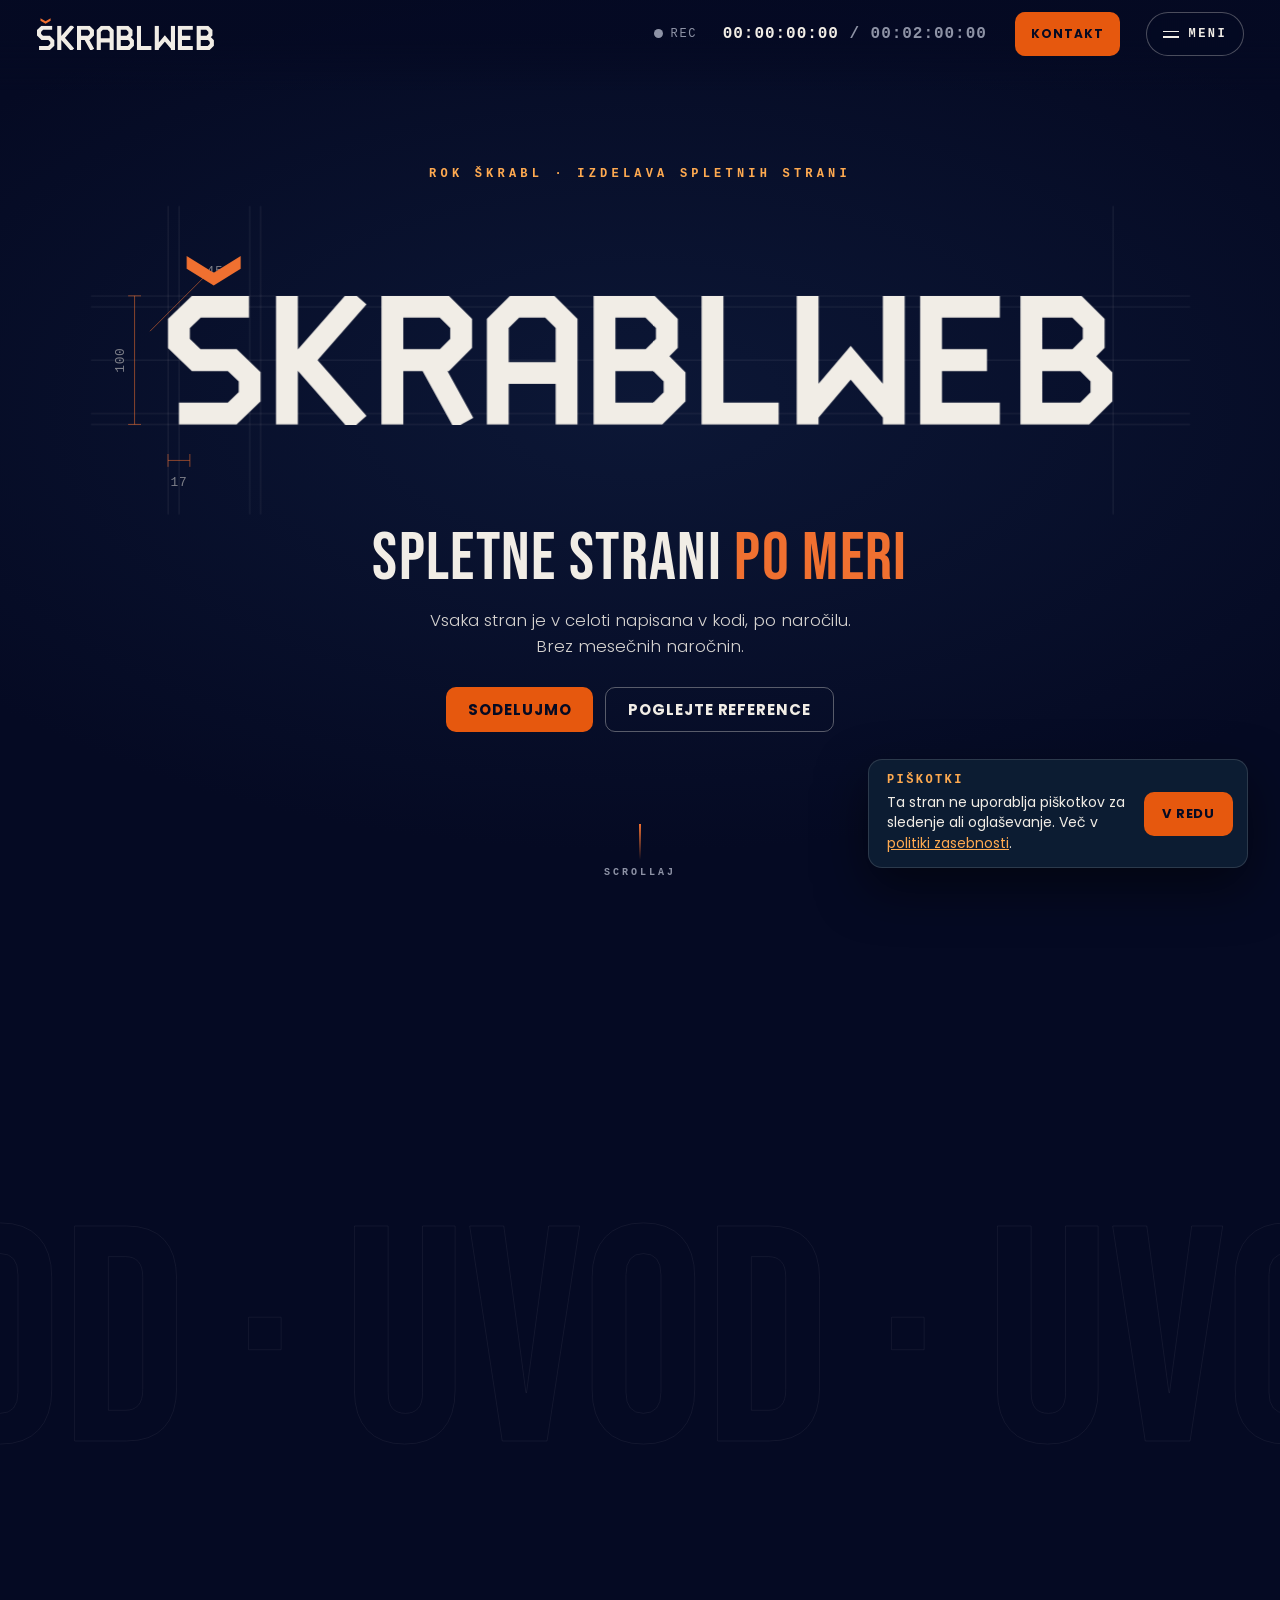
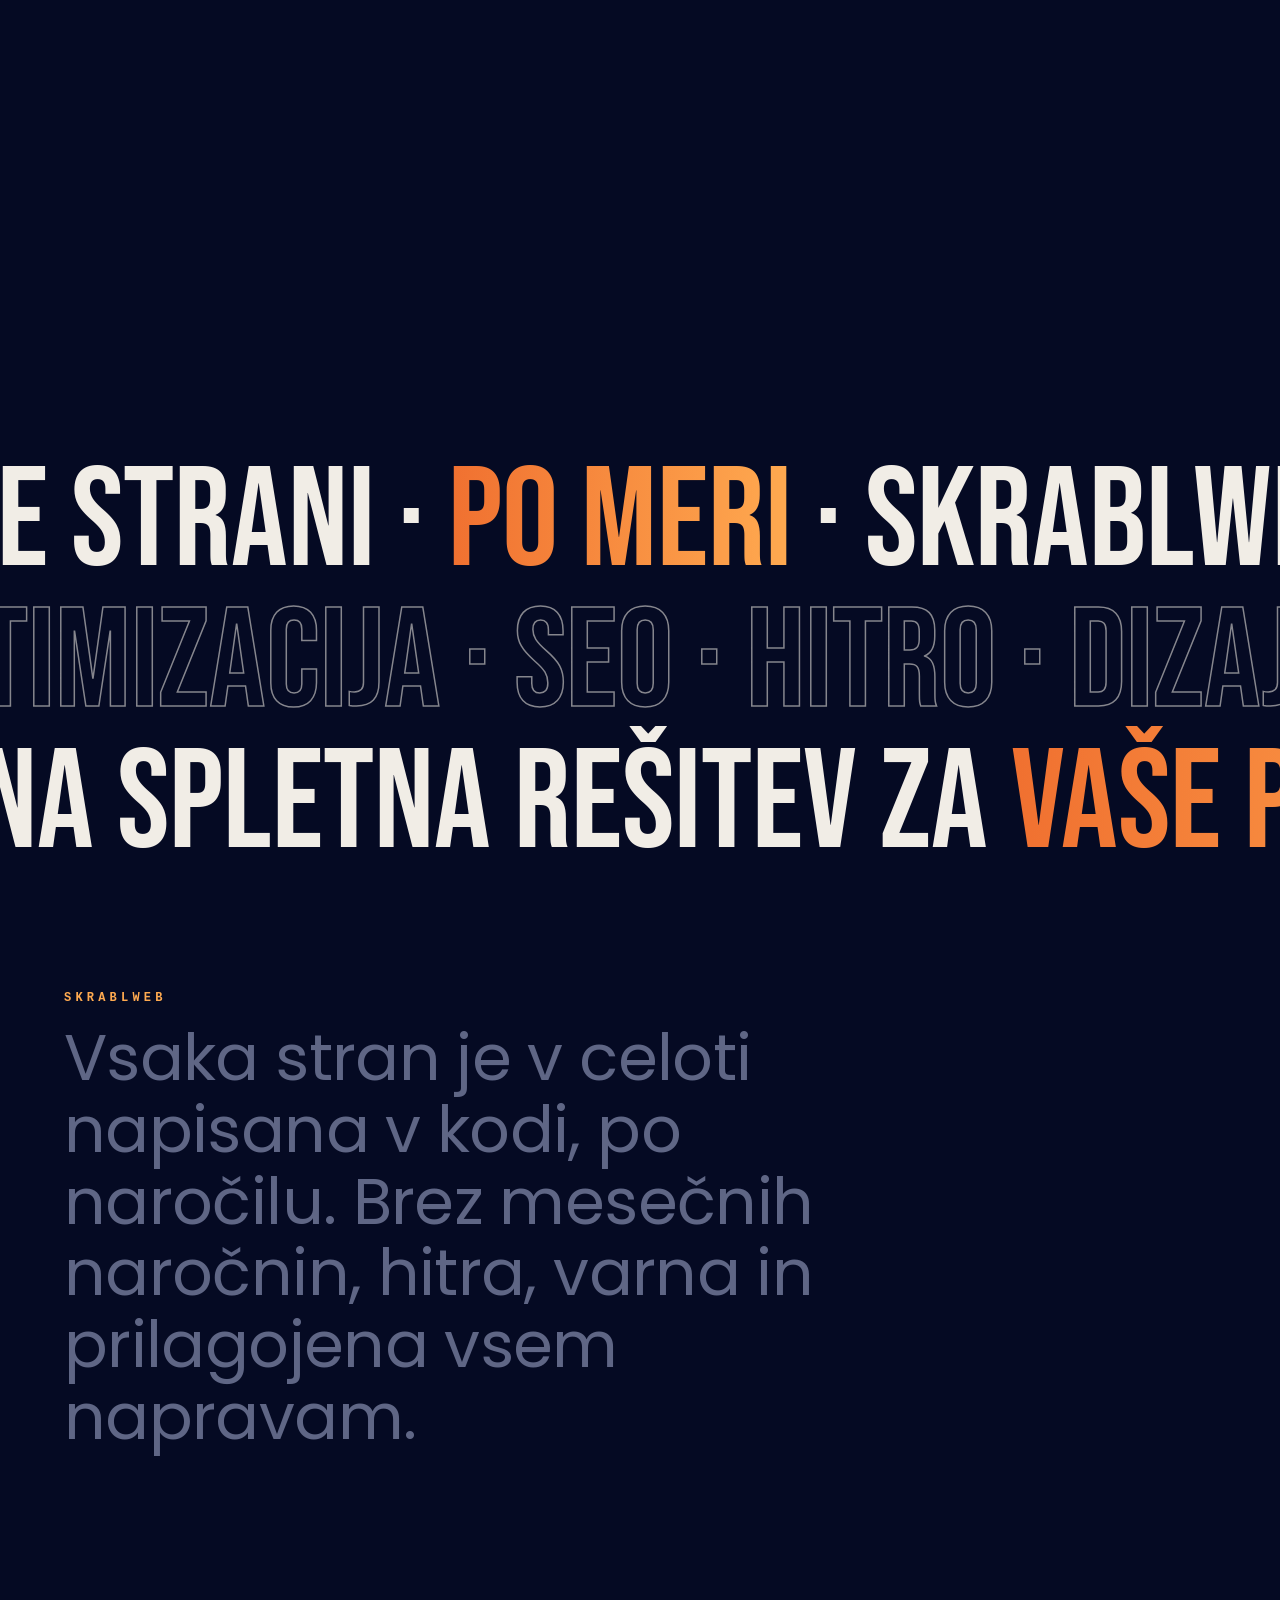
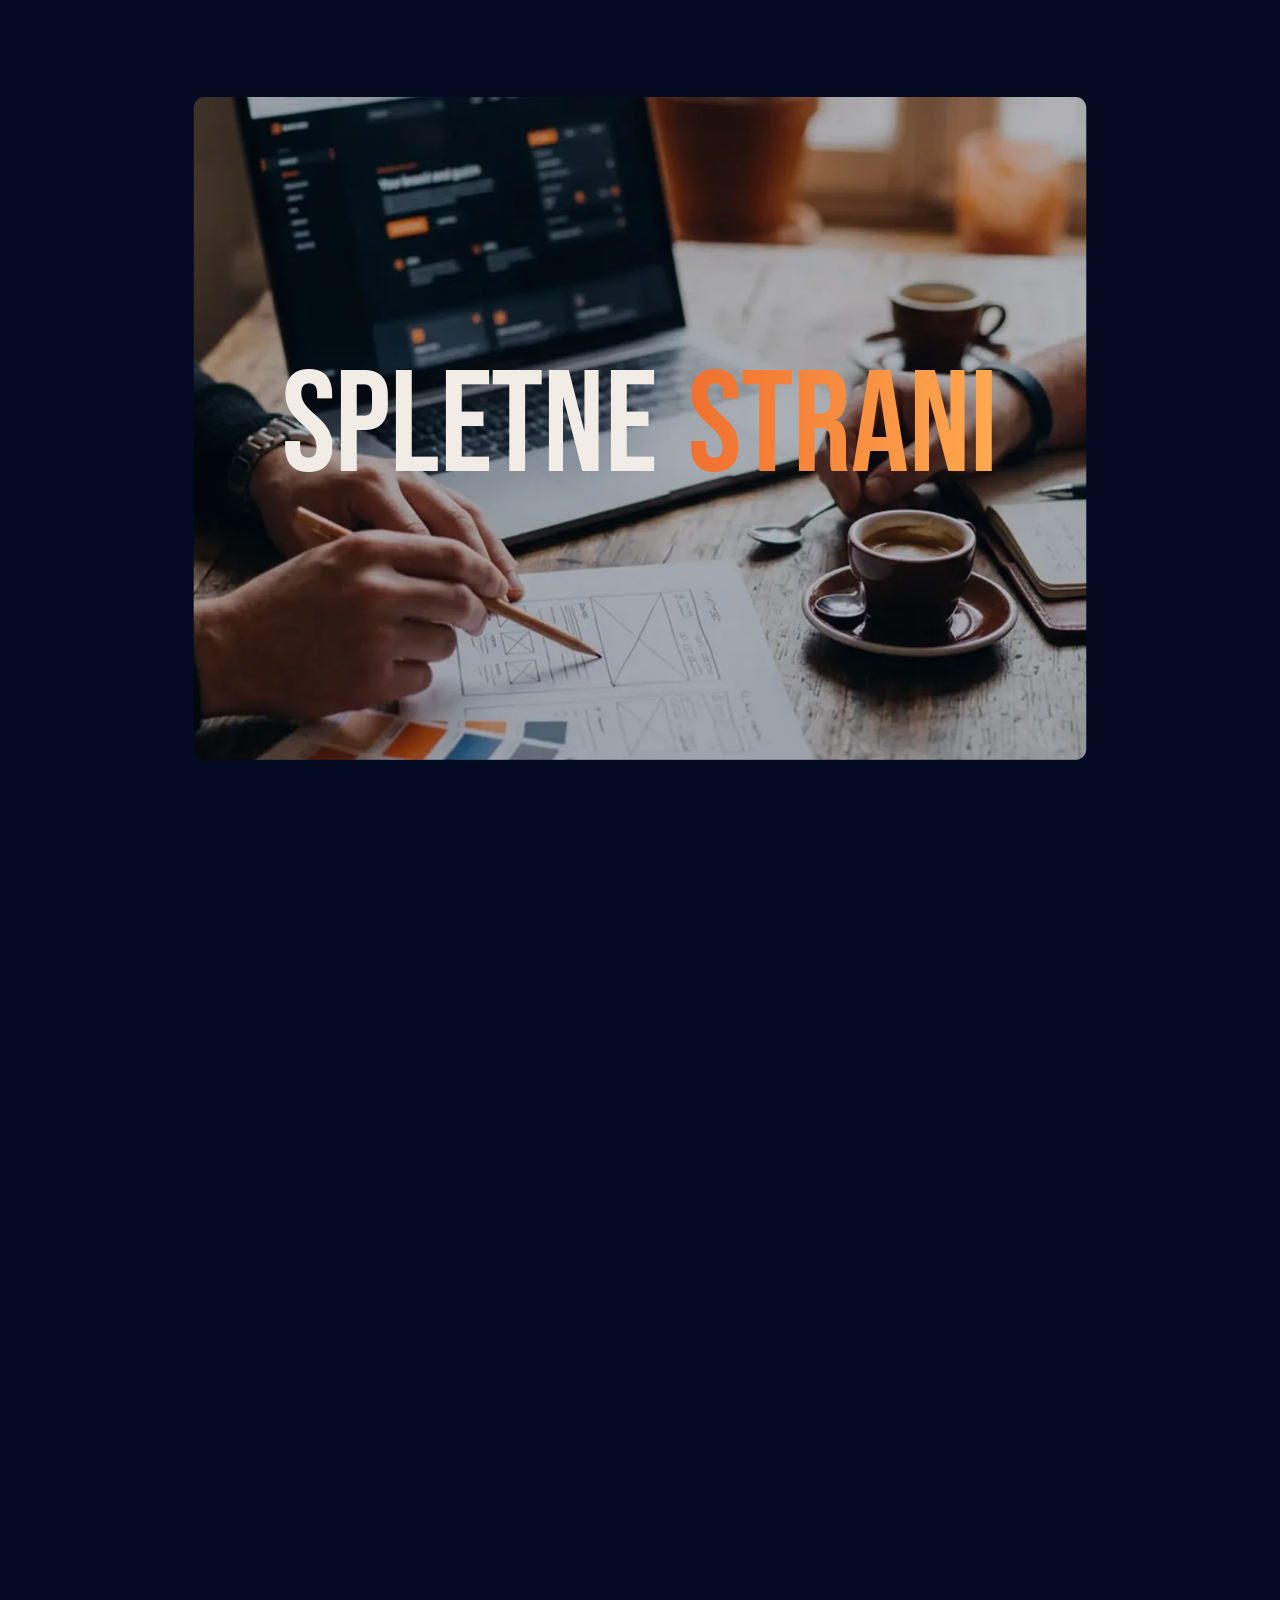
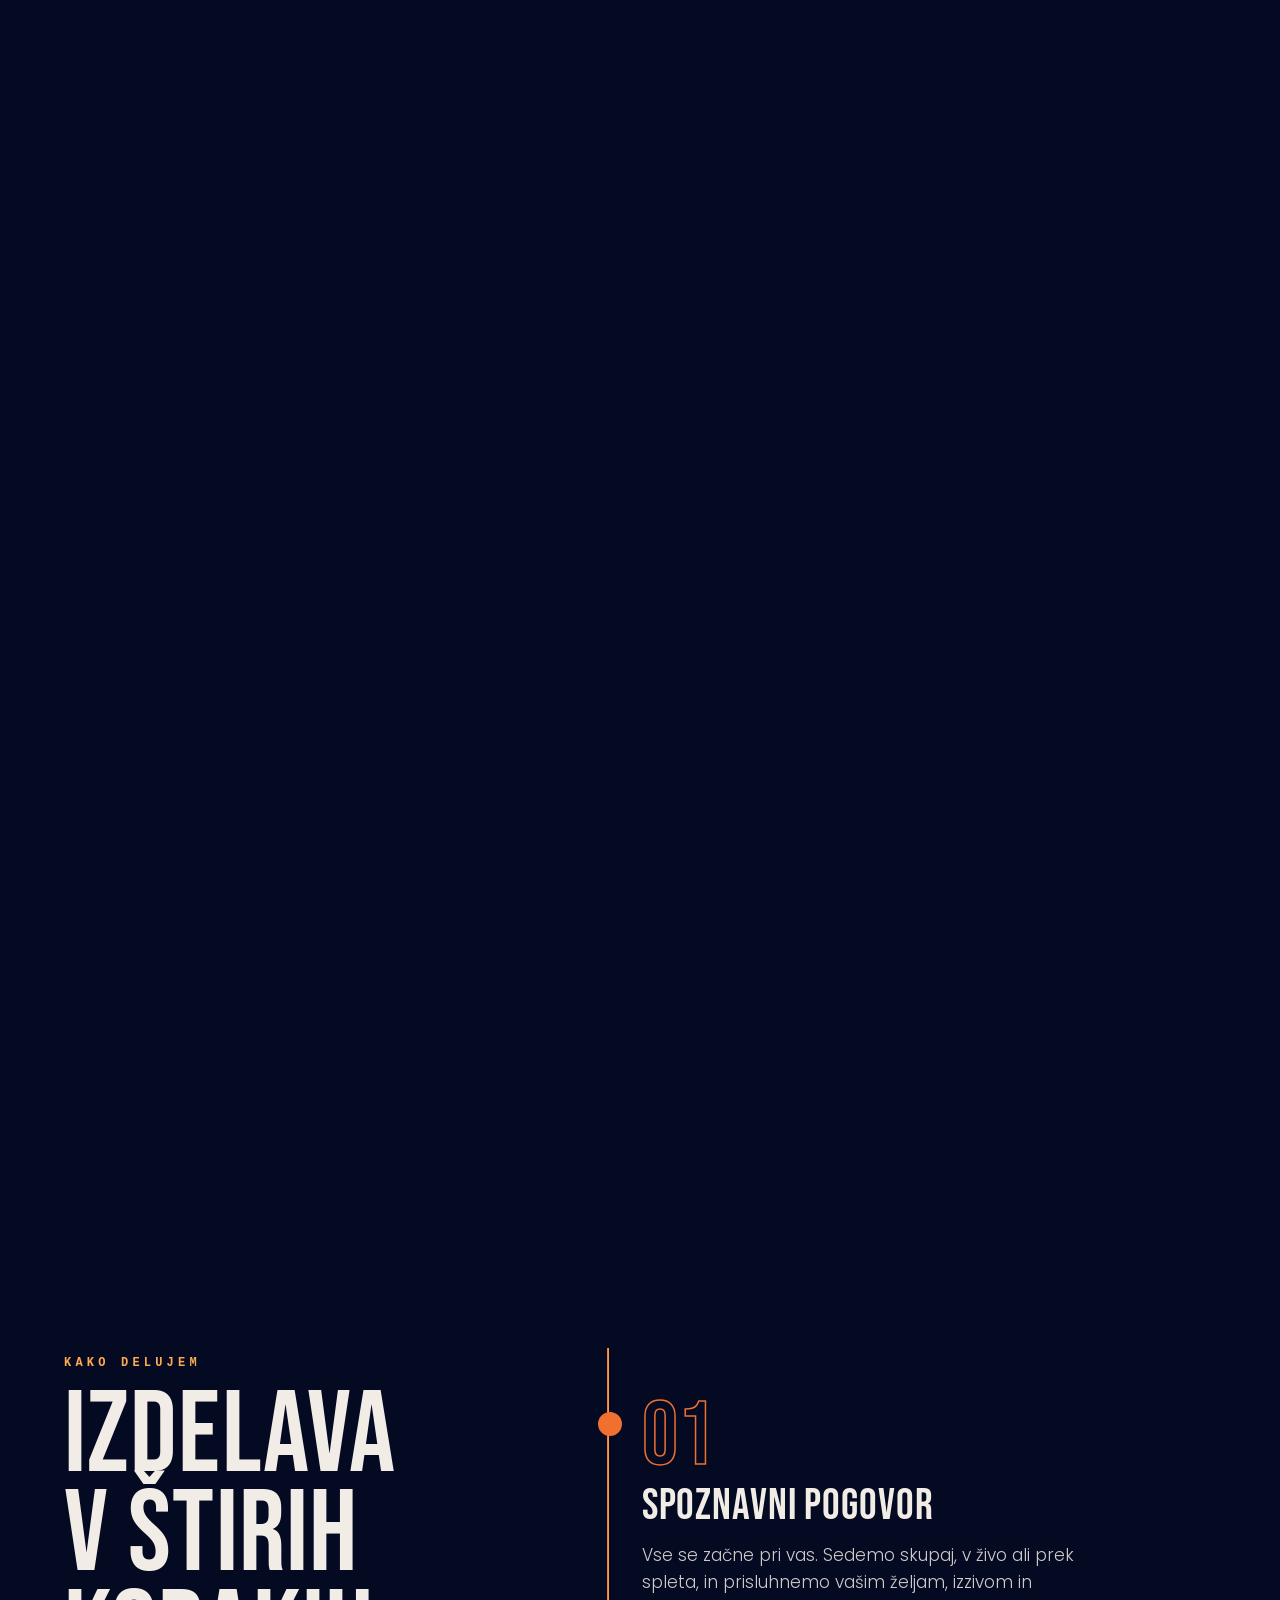
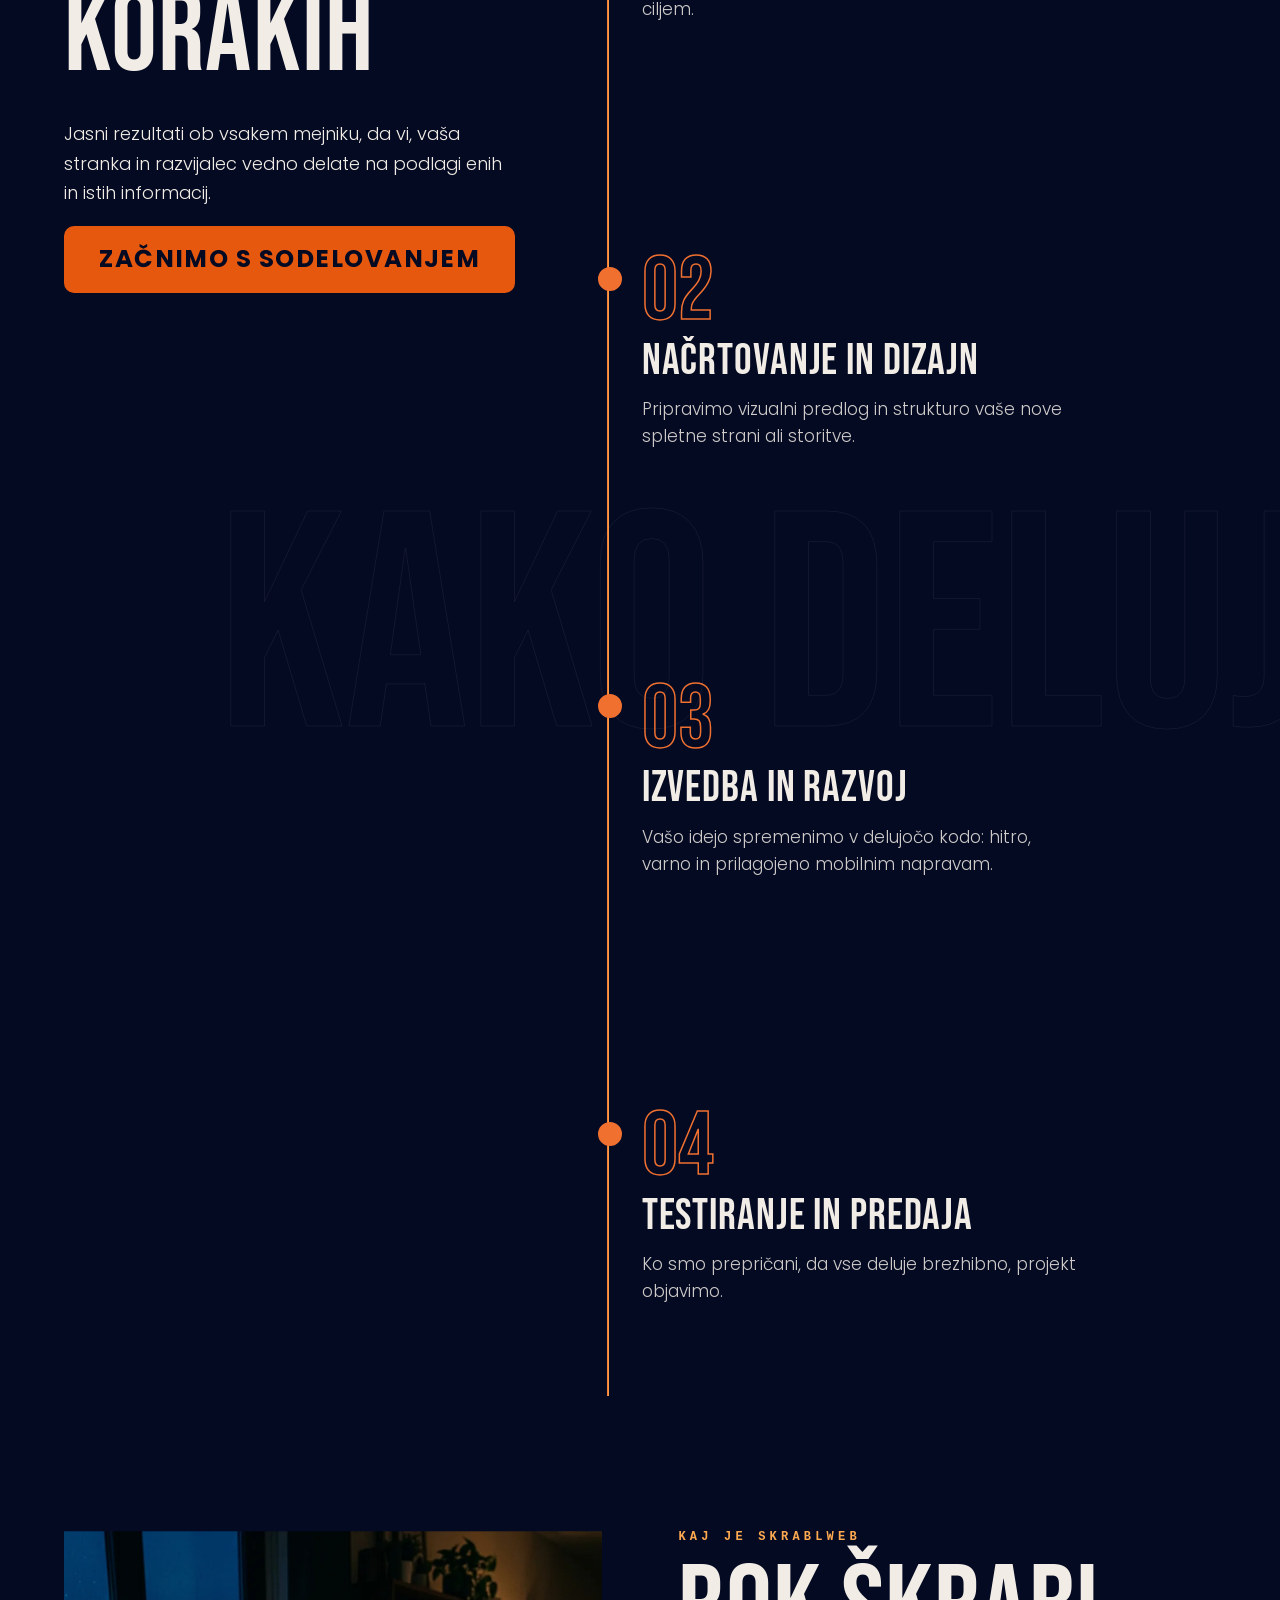
==== commit 47945ad7: "Add TikTok profile icon link Footer, menu contact line, contact list and JSON-LD sameAs.  Co-Authore" ====
--- a/index.html
+++ b/index.html
@@ -16,14 +16,14 @@
 <meta property="og:image:width" content="1200">
 <meta property="og:image:height" content="630">
 <meta name="twitter:card" content="summary_large_image">
-<script type="application/ld+json">{"@context":"https://schema.org","@graph":[{"@type":"ProfessionalService","@id":"https://skrablweb.si/#business","name":"SKRABLWEB","url":"https://skrablweb.si/","description":"SKRABLWEB izdeluje spletne strani po meri, napisane v kodi, za podjetja v Ljubljani in po vsej Sloveniji. Brez mesečnih naročnin.","logo":"https://skrablweb.si/img/apple-touch-icon.png","image":"https://skrablweb.si/img/og.jpg","telephone":"+386 30 239 005","email":"skrablrok1@gmail.com","priceRange":"od 150 €","address":{"@type":"PostalAddress","addressLocality":"Ljubljana","addressCountry":"SI"},"areaServed":[{"@type":"City","name":"Ljubljana"},{"@type":"Country","name":"Slovenija"}],"knowsAbout":["izdelava spletnih strani","SEO optimizacija","spletne trgovine","UI/UX dizajn"],"founder":{"@id":"https://skrablweb.si/#founder"},"hasOfferCatalog":{"@type":"OfferCatalog","name":"Storitve","itemListElement":[{"@type":"Offer","itemOffered":{"@type":"Service","name":"Izdelava spletnih strani","url":"https://skrablweb.si/stran.html"}},{"@type":"Offer","itemOffered":{"@type":"Service","name":"Izdelava spletnih trgovin","url":"https://skrablweb.si/trgovina.html"}},{"@type":"Offer","itemOffered":{"@type":"Service","name":"SEO optimizacija","url":"https://skrablweb.si/seo.html"}},{"@type":"Offer","itemOffered":{"@type":"Service","name":"UI/UX dizajn","url":"https://skrablweb.si/dizajn.html"}},{"@type":"Offer","itemOffered":{"@type":"Service","name":"Katalogi in fotografiranje izdelkov","url":"https://skrablweb.si/katalogi.html"}},{"@type":"Offer","itemOffered":{"@type":"Service","name":"Digitalni marketing","url":"https://skrablweb.si/marketing.html"}}]},"sameAs":["https://www.google.com/maps?cid=17969179730212070153","https://www.instagram.com/skrablweb/"],"hasMap":"https://www.google.com/maps?cid=17969179730212070153"},{"@type":"Person","@id":"https://skrablweb.si/#founder","name":"Rok Škrabl","jobTitle":"Spletni razvijalec","url":"https://skrablweb.si/#o_nas","worksFor":{"@id":"https://skrablweb.si/#business"}},{"@type":"WebSite","@id":"https://skrablweb.si/#website","url":"https://skrablweb.si/","name":"SKRABLWEB","inLanguage":"sl-SI","publisher":{"@id":"https://skrablweb.si/#business"}}]}</script>
+<script type="application/ld+json">{"@context":"https://schema.org","@graph":[{"@type":"ProfessionalService","@id":"https://skrablweb.si/#business","name":"SKRABLWEB","url":"https://skrablweb.si/","description":"SKRABLWEB izdeluje spletne strani po meri, napisane v kodi, za podjetja v Ljubljani in po vsej Sloveniji. Brez mesečnih naročnin.","logo":"https://skrablweb.si/img/apple-touch-icon.png","image":"https://skrablweb.si/img/og.jpg","telephone":"+386 30 239 005","email":"skrablrok1@gmail.com","priceRange":"od 150 €","address":{"@type":"PostalAddress","addressLocality":"Ljubljana","addressCountry":"SI"},"areaServed":[{"@type":"City","name":"Ljubljana"},{"@type":"Country","name":"Slovenija"}],"knowsAbout":["izdelava spletnih strani","SEO optimizacija","spletne trgovine","UI/UX dizajn"],"founder":{"@id":"https://skrablweb.si/#founder"},"hasOfferCatalog":{"@type":"OfferCatalog","name":"Storitve","itemListElement":[{"@type":"Offer","itemOffered":{"@type":"Service","name":"Izdelava spletnih strani","url":"https://skrablweb.si/stran.html"}},{"@type":"Offer","itemOffered":{"@type":"Service","name":"Izdelava spletnih trgovin","url":"https://skrablweb.si/trgovina.html"}},{"@type":"Offer","itemOffered":{"@type":"Service","name":"SEO optimizacija","url":"https://skrablweb.si/seo.html"}},{"@type":"Offer","itemOffered":{"@type":"Service","name":"UI/UX dizajn","url":"https://skrablweb.si/dizajn.html"}},{"@type":"Offer","itemOffered":{"@type":"Service","name":"Katalogi in fotografiranje izdelkov","url":"https://skrablweb.si/katalogi.html"}},{"@type":"Offer","itemOffered":{"@type":"Service","name":"Digitalni marketing","url":"https://skrablweb.si/marketing.html"}}]},"sameAs":["https://www.google.com/maps?cid=17969179730212070153","https://www.instagram.com/skrablweb/","https://www.tiktok.com/@skrablweb"],"hasMap":"https://www.google.com/maps?cid=17969179730212070153"},{"@type":"Person","@id":"https://skrablweb.si/#founder","name":"Rok Škrabl","jobTitle":"Spletni razvijalec","url":"https://skrablweb.si/#o_nas","worksFor":{"@id":"https://skrablweb.si/#business"}},{"@type":"WebSite","@id":"https://skrablweb.si/#website","url":"https://skrablweb.si/","name":"SKRABLWEB","inLanguage":"sl-SI","publisher":{"@id":"https://skrablweb.si/#business"}}]}</script>
 <link rel="icon" href="/favicon.ico?v=2" sizes="48x48">
 <link rel="icon" type="image/svg+xml" href="/img/skrablweb-ikona.svg?v=2">
 <link rel="icon" type="image/png" sizes="192x192" href="/img/favicon-192.png?v=2">
 <link rel="apple-touch-icon" href="/img/apple-touch-icon.png?v=2">
 <link rel="manifest" href="/site.webmanifest?v=2">
 <meta name="theme-color" content="#050a23">
-<link rel="stylesheet" href="reel.css?v=202610071200">
+<link rel="stylesheet" href="reel.css?v=202610091200">
 </head>
 <body data-dur="120">
 <div id="stage">
@@ -59,7 +59,7 @@
   <button class="mbtn close" id="menuClose" type="button">Zapri ✕</button>
   <div class="kicker">Izbira scene</div>
   <nav><a href="index.html" aria-current=page><span>00</span><b>Domov</b></a><a href="index.html#o_nas"><span>01</span><b>O meni</b></a><a href="stran.html"><span>02</span><b>Izdelava spletnih strani</b></a><a href="trgovina.html"><span>03</span><b>Izdelava spletne trgovine</b></a><a href="dizajn.html"><span>04</span><b>UI/UX dizajn</b></a><a href="katalogi.html"><span>05</span><b>Katalogi in fotografiranje</b></a><a href="seo.html"><span>06</span><b>SEO optimizacija</b></a><a href="marketing.html"><span>07</span><b>Digitalni marketing</b></a><a href="reference.html"><span>08</span><b>Reference</b></a><a href="index.html#cenik"><span>09</span><b>Cenik</b></a><a href="index.html#kontakt-obr-vse"><span>10</span><b>Kontakt</b></a></nav>
-  <div class="contact"><a href="mailto:skrablrok1@gmail.com">skrablrok1@gmail.com</a> · <a href="tel:+38630239005">+386 30 239 005</a> · <a class="ig" href="https://www.instagram.com/skrablweb/" target="_blank" rel="noopener" aria-label="Instagram @skrablweb"><svg viewBox="0 0 24 24" fill="none" stroke="currentColor" stroke-width="2" stroke-linecap="round" aria-hidden="true"><rect x="3" y="3" width="18" height="18" rx="5"/><circle cx="12" cy="12" r="4"/><circle cx="17.5" cy="6.5" r=".6" fill="currentColor"/></svg></a></div>
+  <div class="contact"><a href="mailto:skrablrok1@gmail.com">skrablrok1@gmail.com</a> · <a href="tel:+38630239005">+386 30 239 005</a> · <a class="ig" href="https://www.instagram.com/skrablweb/" target="_blank" rel="noopener" aria-label="Instagram @skrablweb"><svg viewBox="0 0 24 24" fill="none" stroke="currentColor" stroke-width="2" stroke-linecap="round" aria-hidden="true"><rect x="3" y="3" width="18" height="18" rx="5"/><circle cx="12" cy="12" r="4"/><circle cx="17.5" cy="6.5" r=".6" fill="currentColor"/></svg></a> <a class="ig" href="https://www.tiktok.com/@skrablweb" target="_blank" rel="noopener" aria-label="TikTok @skrablweb"><svg viewBox="0 0 24 24" fill="currentColor" aria-hidden="true"><path d="M12.525.02c1.31-.02 2.61-.01 3.91-.02.08 1.53.63 3.09 1.75 4.17 1.12 1.11 2.7 1.62 4.24 1.79v4.03c-1.44-.05-2.89-.35-4.2-.97-.57-.26-1.1-.59-1.62-.93-.01 2.92.01 5.84-.02 8.75-.08 1.4-.54 2.79-1.35 3.94-1.31 1.92-3.58 3.17-5.91 3.21-1.43.08-2.86-.31-4.08-1.03-2.02-1.19-3.44-3.37-3.65-5.71-.02-.5-.03-1-.01-1.49.18-1.9 1.12-3.72 2.58-4.96 1.66-1.44 3.98-2.13 6.15-1.72.02 1.48-.04 2.96-.04 4.44-.99-.32-2.15-.23-3.02.37-.63.41-1.11 1.04-1.36 1.75-.21.51-.15 1.07-.14 1.61.24 1.64 1.82 3.02 3.5 2.87 1.12-.01 2.19-.66 2.77-1.61.19-.33.4-.67.41-1.06.1-1.79.06-3.57.07-5.36.01-4.03-.01-8.05.02-12.07z"/></svg></a></div>
 </div>
 
 <main id="main" aria-label="SKRABLWEB | Izdelava spletnih strani po meri">
@@ -171,7 +171,7 @@
     <dl class="roll">
       <div><dt>Režija, dizajn in koda</dt><i></i><dd>Rok Škrabl</dd></div>
       <div><dt>Produkcija</dt><i></i><dd>SKRABLWEB</dd></div>
-      <div><dt>E-pošta</dt><i></i><dd><a href="mailto:skrablrok1@gmail.com">skrablrok1@gmail.com</a></dd></div><div><dt>Telefon</dt><i></i><dd><a href="tel:+38630239005">+386 30 239 005</a></dd></div><div><dt>Instagram</dt><i></i><dd><a class="ig" href="https://www.instagram.com/skrablweb/" target="_blank" rel="noopener" aria-label="Instagram @skrablweb"><svg viewBox="0 0 24 24" fill="none" stroke="currentColor" stroke-width="2" stroke-linecap="round" aria-hidden="true"><rect x="3" y="3" width="18" height="18" rx="5"/><circle cx="12" cy="12" r="4"/><circle cx="17.5" cy="6.5" r=".6" fill="currentColor"/></svg></a></dd></div>
+      <div><dt>E-pošta</dt><i></i><dd><a href="mailto:skrablrok1@gmail.com">skrablrok1@gmail.com</a></dd></div><div><dt>Telefon</dt><i></i><dd><a href="tel:+38630239005">+386 30 239 005</a></dd></div><div><dt>Instagram</dt><i></i><dd><a class="ig" href="https://www.instagram.com/skrablweb/" target="_blank" rel="noopener" aria-label="Instagram @skrablweb"><svg viewBox="0 0 24 24" fill="none" stroke="currentColor" stroke-width="2" stroke-linecap="round" aria-hidden="true"><rect x="3" y="3" width="18" height="18" rx="5"/><circle cx="12" cy="12" r="4"/><circle cx="17.5" cy="6.5" r=".6" fill="currentColor"/></svg></a></dd></div><div><dt>TikTok</dt><i></i><dd><a class="ig" href="https://www.tiktok.com/@skrablweb" target="_blank" rel="noopener" aria-label="TikTok @skrablweb"><svg viewBox="0 0 24 24" fill="currentColor" aria-hidden="true"><path d="M12.525.02c1.31-.02 2.61-.01 3.91-.02.08 1.53.63 3.09 1.75 4.17 1.12 1.11 2.7 1.62 4.24 1.79v4.03c-1.44-.05-2.89-.35-4.2-.97-.57-.26-1.1-.59-1.62-.93-.01 2.92.01 5.84-.02 8.75-.08 1.4-.54 2.79-1.35 3.94-1.31 1.92-3.58 3.17-5.91 3.21-1.43.08-2.86-.31-4.08-1.03-2.02-1.19-3.44-3.37-3.65-5.71-.02-.5-.03-1-.01-1.49.18-1.9 1.12-3.72 2.58-4.96 1.66-1.44 3.98-2.13 6.15-1.72.02 1.48-.04 2.96-.04 4.44-.99-.32-2.15-.23-3.02.37-.63.41-1.11 1.04-1.36 1.75-.21.51-.15 1.07-.14 1.61.24 1.64 1.82 3.02 3.5 2.87 1.12-.01 2.19-.66 2.77-1.61.19-.33.4-.67.41-1.06.1-1.79.06-3.57.07-5.36.01-4.03-.01-8.05.02-12.07z"/></svg></a></dd></div>
       <div><dt>Cena</dt><i></i><dd>Od 150 € naprej</dd></div>
       <div><dt>Sodelovanje</dt><i></i><dd>Preko študentskega servisa</dd></div>
     </dl>
@@ -190,7 +190,7 @@
       <p class="fnote">Vaše podatke uporabim samo za odgovor na povpraševanje. Več v <a href="zasebnost.html">politiki zasebnosti</a>.</p>
     </form>
     </div>
-    <footer><img src="img/skrablweb-logo-temno-ozadje.svg" alt="SKRABLWEB" width="1486" height="280" loading="lazy"><nav><a href="index.html#o_nas">O meni</a> <a href="index.html#storitve">Storitve</a> <a href="index.html#cenik">Cenik</a> <a href="reference.html">Reference</a> <a href="index.html#kontakt-obr-vse">Kontakt</a> <a href="zasebnost.html">Zasebnost</a> <a class="ig" href="https://www.instagram.com/skrablweb/" target="_blank" rel="noopener" aria-label="Instagram @skrablweb"><svg viewBox="0 0 24 24" fill="none" stroke="currentColor" stroke-width="2" stroke-linecap="round" aria-hidden="true"><rect x="3" y="3" width="18" height="18" rx="5"/><circle cx="12" cy="12" r="4"/><circle cx="17.5" cy="6.5" r=".6" fill="currentColor"/></svg></a></nav><span>© 2026 SKRABLWEB · Internetne storitve</span></footer>
+    <footer><img src="img/skrablweb-logo-temno-ozadje.svg" alt="SKRABLWEB" width="1486" height="280" loading="lazy"><nav><a href="index.html#o_nas">O meni</a> <a href="index.html#storitve">Storitve</a> <a href="index.html#cenik">Cenik</a> <a href="reference.html">Reference</a> <a href="index.html#kontakt-obr-vse">Kontakt</a> <a href="zasebnost.html">Zasebnost</a> <a class="ig" href="https://www.instagram.com/skrablweb/" target="_blank" rel="noopener" aria-label="Instagram @skrablweb"><svg viewBox="0 0 24 24" fill="none" stroke="currentColor" stroke-width="2" stroke-linecap="round" aria-hidden="true"><rect x="3" y="3" width="18" height="18" rx="5"/><circle cx="12" cy="12" r="4"/><circle cx="17.5" cy="6.5" r=".6" fill="currentColor"/></svg></a> <a class="ig" href="https://www.tiktok.com/@skrablweb" target="_blank" rel="noopener" aria-label="TikTok @skrablweb"><svg viewBox="0 0 24 24" fill="currentColor" aria-hidden="true"><path d="M12.525.02c1.31-.02 2.61-.01 3.91-.02.08 1.53.63 3.09 1.75 4.17 1.12 1.11 2.7 1.62 4.24 1.79v4.03c-1.44-.05-2.89-.35-4.2-.97-.57-.26-1.1-.59-1.62-.93-.01 2.92.01 5.84-.02 8.75-.08 1.4-.54 2.79-1.35 3.94-1.31 1.92-3.58 3.17-5.91 3.21-1.43.08-2.86-.31-4.08-1.03-2.02-1.19-3.44-3.37-3.65-5.71-.02-.5-.03-1-.01-1.49.18-1.9 1.12-3.72 2.58-4.96 1.66-1.44 3.98-2.13 6.15-1.72.02 1.48-.04 2.96-.04 4.44-.99-.32-2.15-.23-3.02.37-.63.41-1.11 1.04-1.36 1.75-.21.51-.15 1.07-.14 1.61.24 1.64 1.82 3.02 3.5 2.87 1.12-.01 2.19-.66 2.77-1.61.19-.33.4-.67.41-1.06.1-1.79.06-3.57.07-5.36.01-4.03-.01-8.05.02-12.07z"/></svg></a></nav><span>© 2026 SKRABLWEB · Internetne storitve</span></footer>
   </div>
 </section>
 <script src="reel.js?v=202610070300"></script>
--- a/reel.css
+++ b/reel.css
@@ -556,3 +556,4 @@
 .menu .contact a.ig{display:inline-flex}
 .roll dd a.ig svg{width:30px;height:30px}
 @media (max-width:640px){.roll dd a.ig{justify-content:center}}
+.menu .contact a.ig+a.ig{margin-left:8px}
